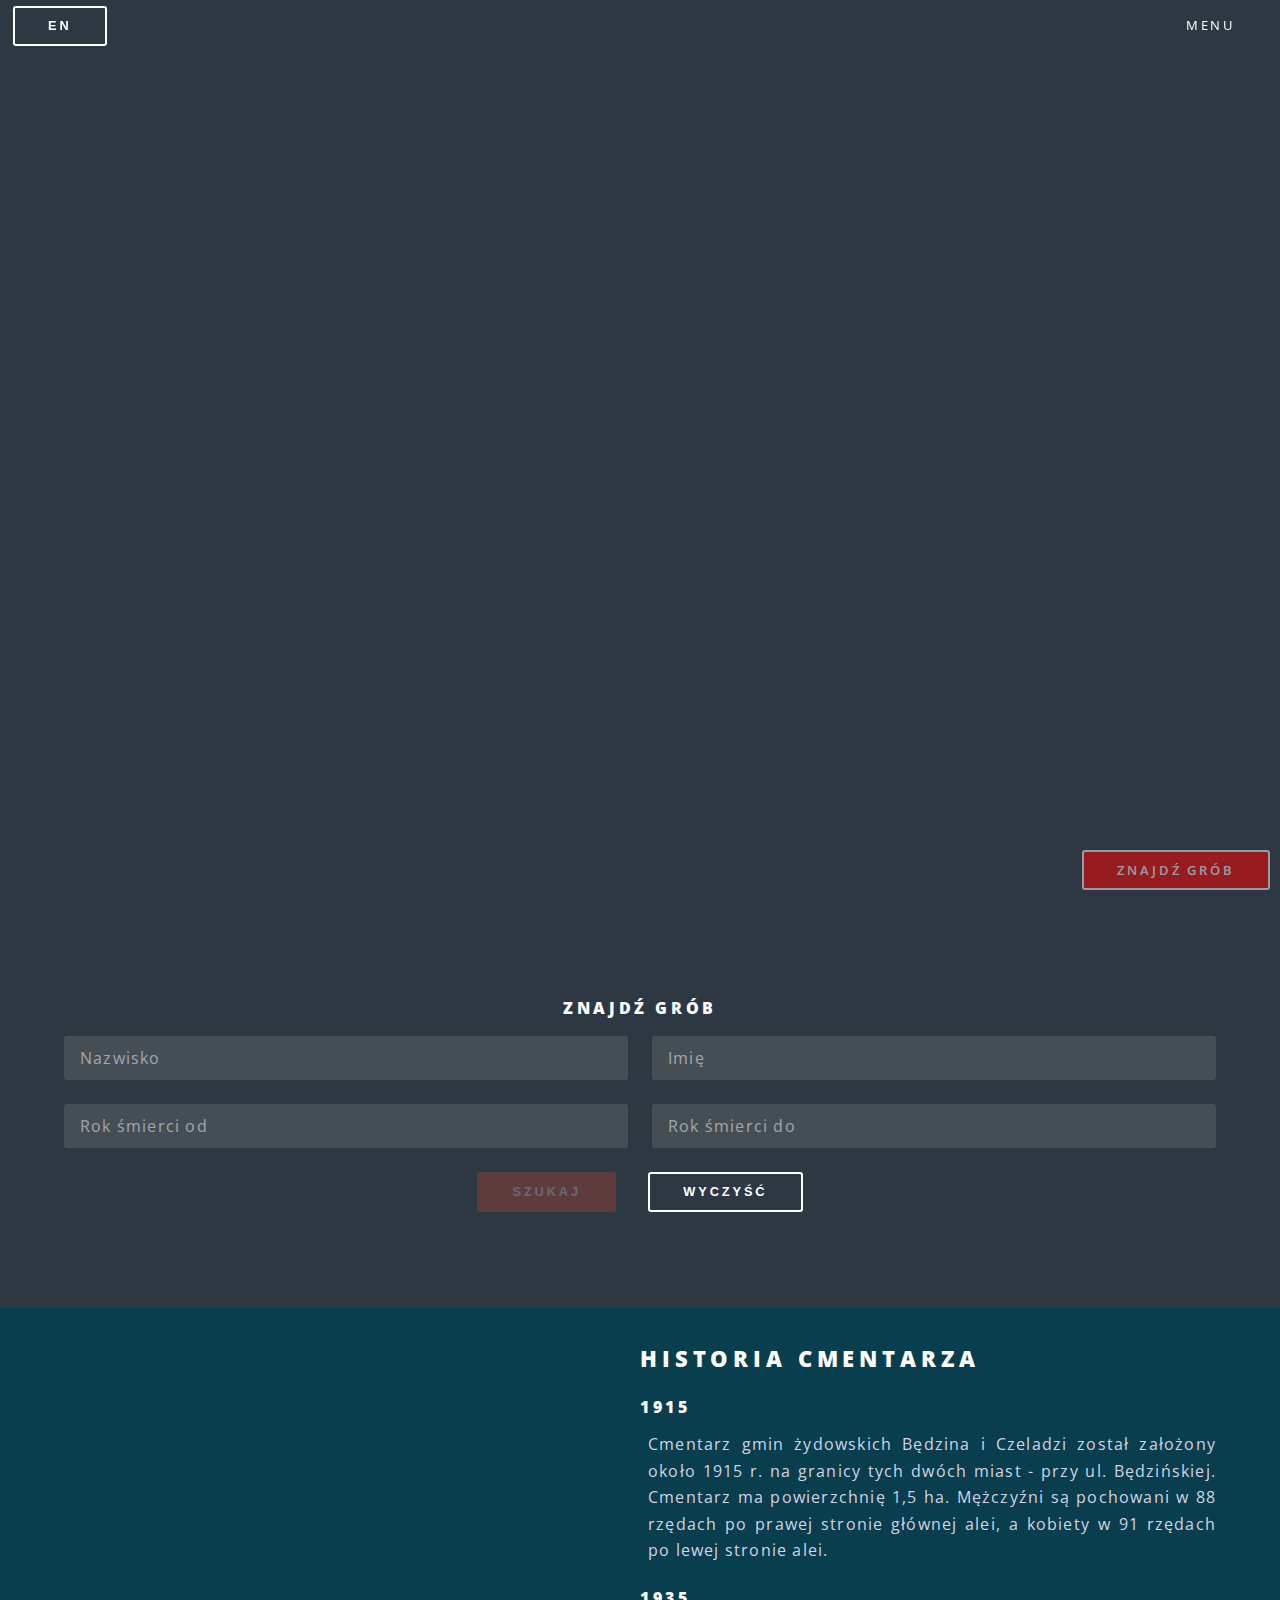
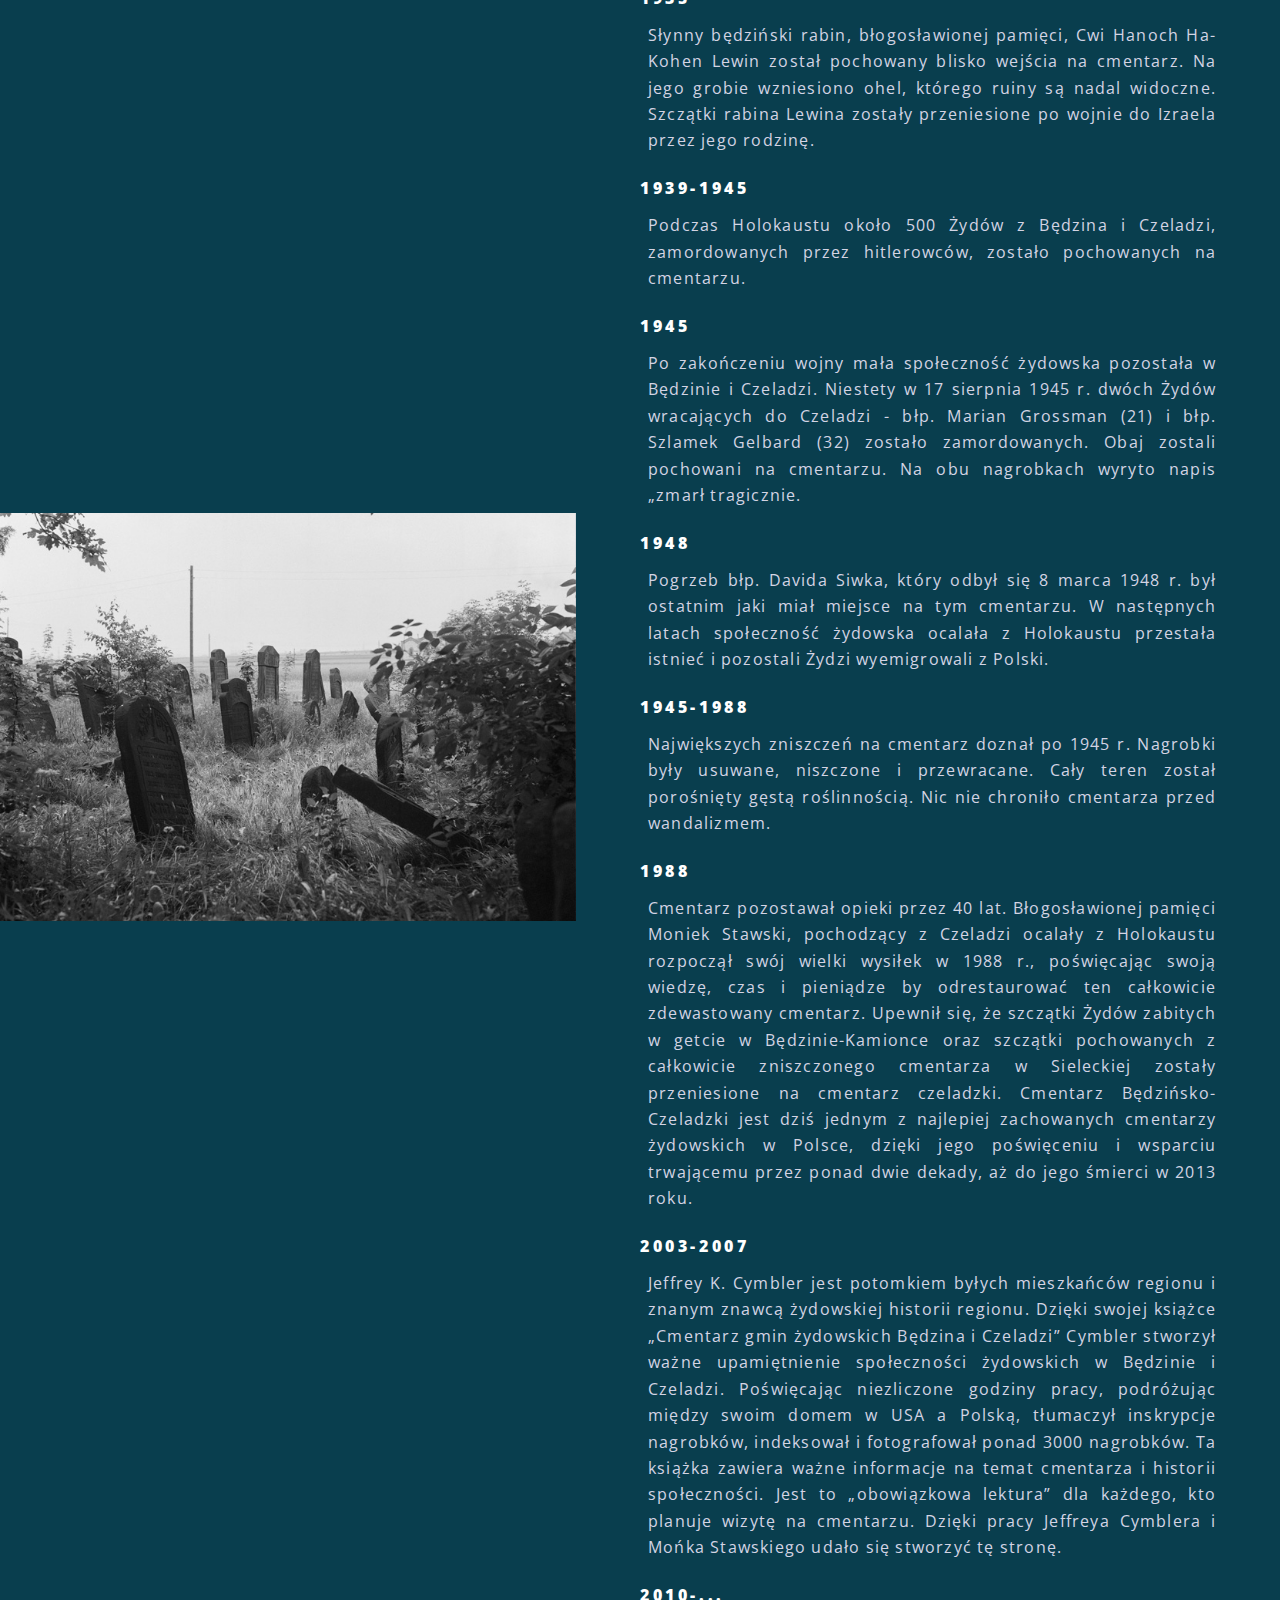
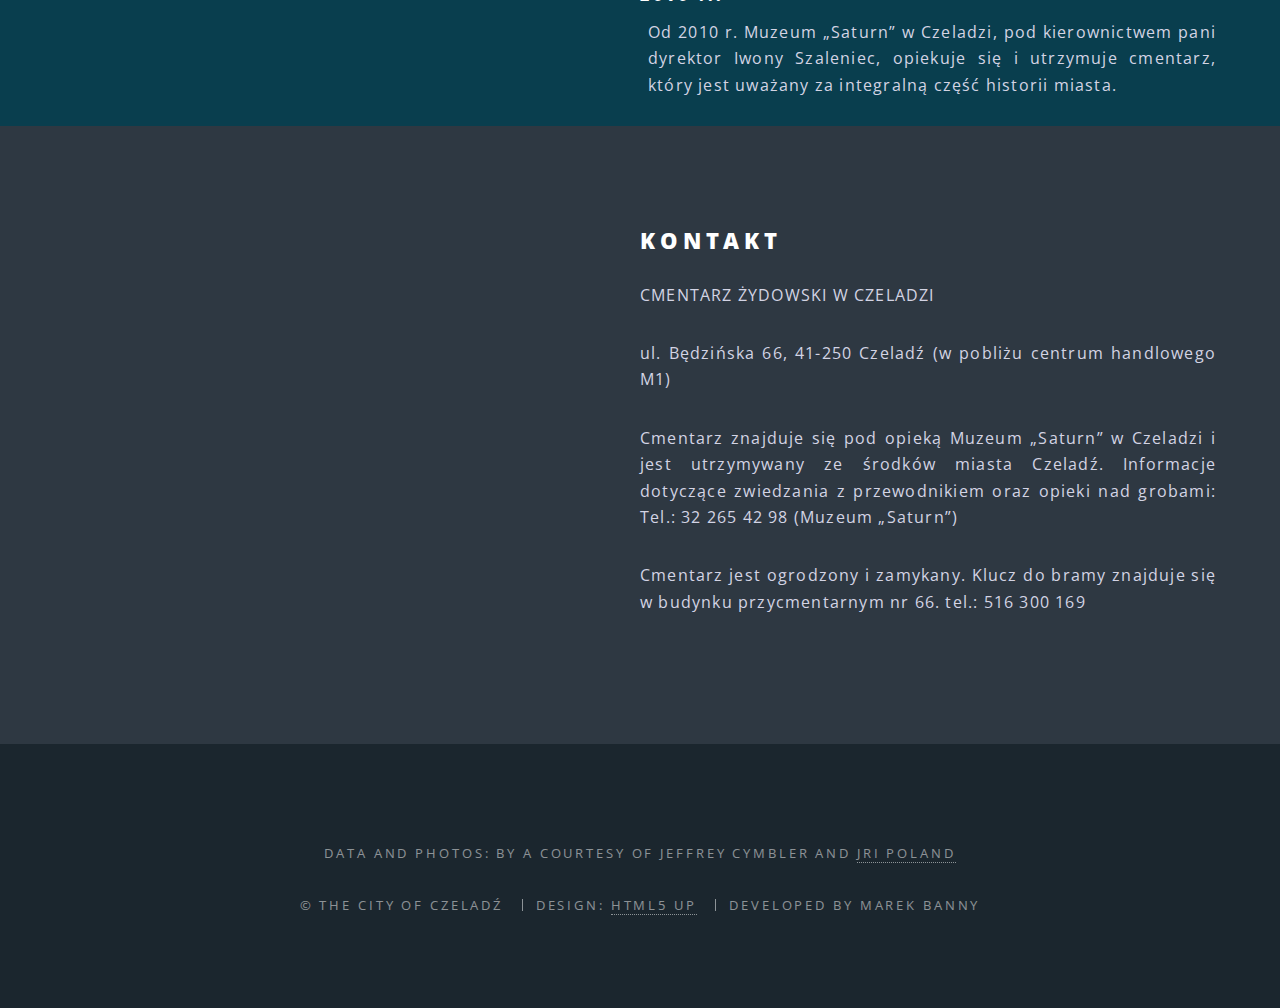
==== index.html @ deb3be62 "1. Adding images 2. Photoediting of banner.jpg 3. Text editing of history 4. Styling of history list" ====
<!DOCTYPE HTML>
<!--
	Spectral by HTML5 UP
	html5up.net | @ajlkn
	Free for personal and commercial use under the CCA 3.0 license (html5up.net/license)
-->
<html>

<head>
	<title>Jewish Cemetery in Czeladź</title>
	<meta charset="utf-8" />
	<meta name="viewport" content="width=device-width, initial-scale=1, user-scalable=no" />
	<link rel="stylesheet" href="assets/css/main.css" />
	<noscript>
		<link rel="stylesheet" href="assets/css/noscript.css" /></noscript>
</head>

<body class="landing is-preload">

	<!-- Page Wrapper -->
	<div id="page-wrapper">
		<!-- Header -->
		<header id="header" class="alt">
			<button type="button" id='language' class="button top-button" onclick='changeLanguage()'
				app-lang="buttonLanguage"></button>
			<a href="#findGrave" id='goToSearch' class="button top-button" app-lang="findGrave"></a>
			<nav id="nav">
				<ul>
					<li class="special">
						<a href="#menu" class="menuToggle"><span>Menu</span></a>
						<div id="menu">
							<ul>
								<li><a href="#banner" app-lang="home"></a></li>
								<li><a href="#findGrave" app-lang="findGrave"></a></li>
								<li><a href="#history" app-lang="historyCemetery"></a></li>
								<li><a href="#contact" app-lang="contact"></a></li>

							</ul>
						</div>
					</li>
				</ul>
			</nav>
		</header>

		<!-- Banner -->
		<section id="banner">
			<div class="inner">
				<p app-lang="welcomeMessage"></p>
			</div>
		</section>

		<section id="findGrave" class="wrapper style2 special">
			<div class="inner">
				<h4 app-lang="findGrave"></h4>
				<form class="grave-form">
					<div class="row gtr-uniform">
						<div class="col-6 col-12-small">
							<input type="text" name="lastName" id="last-name" value="" app-lang="lastName" />
						</div>

						<div class="col-6 col-12-small">
							<input type="text" name="firstName" id="first-name" value="" app-lang="firstName" />
						</div>
				

						<div class="col-6 col-12-small">
							<input type="text" name="deathYearFrom" id="death-year-from" value="" minlength="4"
								maxlength="4" pattern="[0-9]{4}" app-lang="deathYearFrom" />
						</div>
						<div class="col-6 col-12-small">
							<input type="text" name="deathYearTo" id="death-year-to" value="" app-lang="deathYearTo"
								minlength="4" maxlength="4" pattern="[0-9]{4}" />
						</div>


						<div class="col-12">
							<ul class="actions">
								<li><button type="submit" class="button primary fit" name="submitButton" disabled
										app-lang="search"></button></li>
								<li><button type="reset" app-lang="reset"></button></li>
							</ul>
						</div>
					</div>
				</form>

			</div>
		</section>
		<section id="results" class="wrapper style5 special">
			<h4 id="gravesNumber"></h4>
			<p app-lang="pressLine"></p>
			<div class="table-wrapper">

				<table>
					<thead>
						<tr>
							<th></th>
							<th app-lang="lastName"></th>
							<th app-lang="names"></th>
							<th app-lang="yearOfDeath"></th>
							<th app-lang="age" class="bigscreen"></th>
						</tr>
					</thead>
					<tbody id="graveRows">

					</tbody>
				</table>
			</div>
		</section>


		<!-- History -->
		<section id="history" class="wrapper alt style3">
			<section class="spotlight">
				<div class="image"><img src="images/pic01.jpg" alt=""/>
				</div>				
				<div class="content">
					<h2 app-lang="historyTitle1"></h2>
					
						<ul class="calendar">
						<h1>1915</h1>
						<li app-lang="1915"></li>	
						<br>
						<h1>1935</h1>								 
						<li app-lang="1935"></li>								 
						<br>
						<h1>1939-1945</h1>
						<li app-lang="1939-1945"></li>
						<br>
						<h1>1945</h1>
						<li app-lang="1945"></li>
						<br>
						<h1>1948</h1>
						<li app-lang="1948"></li>
						<br>
						<h1>1945-1988</h1>
						<li app-lang="1945-1988"></li>
						<br>
						<h1>1988</h1>
						<li app-lang="1988"></li>
						<br>
						<h1>2003-2007</h1>
						<li app-lang="2003-2007"></li>
						<br>
						<h1>2010-...</h1>
						<li app-lang="2010-..."></li>			
						</ul>
						<br>
					</section>
			
		<!-- CTA -->
		<section id="contact" class="wrapper style2 special">
			<div class="inner">
				
				<div class="flexWraper flexContactWrapper">
					<div class="mapWrapper">
						<div class="bigMap">
							<iframe 
								src="https://www.google.com/maps/embed?pb=!1m18!1m12!1m3!1d2547.437536397719!2d19.096828815759817!3d50.32108780455864!2m3!1f0!2f0!3f0!3m2!1i1024!2i768!4f13.1!3m3!1m2!1s0x4716d0efcf3a8b2f%3A0x6db64c5a07145ea8!2sCmentarz%20%C5%BCydowski!5e0!3m2!1spl!2spl!4v1580408458778!5m2!1spl!2spl"
								width="450px" height="450px" frameborder="0" style="border:0;"
								allowfullscreen=""></iframe>
						</div>

						<div class="smallMap">
							<iframe
								src="https://www.google.com/maps/embed?pb=!1m18!1m12!1m3!1d2547.437536397719!2d19.096828815759817!3d50.32108780455864!2m3!1f0!2f0!3f0!3m2!1i1024!2i768!4f13.1!3m3!1m2!1s0x4716d0efcf3a8b2f%3A0x6db64c5a07145ea8!2sCmentarz%20%C5%BCydowski!5e0!3m2!1spl!2spl!4v1580408458778!5m2!1spl!2spl"
								width="250px" height="250px" frameborder="0" style="border:0;"
								allowfullscreen=""></iframe>
						</div>
					</div>

					<div class="contactWrapper">
						<h2 app-lang="contact"></h2>
						<p app-lang="contactPar1"></p>
						<p app-lang="contactPar2"></p>
						<p app-lang="contactPar3"></p>
						<p app-lang="contactPar4"></p>
					</div>
				</div>
			</div>
		</section>

		<!-- Footer -->
		<footer id="footer">
			<ul class="copyright">
				<li>Data and photos: by a courtesy of Jeffrey Cymbler and <a href="https://jri-poland.org">JRI Poland</a></li>
			</ul>
			<ul class="copyright">
				<li>&copy; The city of Czeladź</li>
				<li>Design: <a href="http://html5up.net">HTML5 UP</a></li>
				<li>Developed by Marek Banny</li>
			</ul>
		</footer>

	</div>

	<!-- Scripts -->
	<script src="assets/js/jquery.min.js"></script>
	<script src="assets/js/jquery.scrollex.min.js"></script>
	<script src="assets/js/jquery.scrolly.min.js"></script>
	<script src="assets/js/browser.min.js"></script>
	<script src="assets/js/breakpoints.min.js"></script>
	<script src="assets/js/util.js"></script>
	<script src="assets/js/main.js"></script>
	<script src="app.js"></script>


</body>

</html>
---- assets/css/main.css ----
@import url(fontawesome-all.min.css);
@import url("https://fonts.googleapis.com/css?family=Open+Sans:400,400italic,600,600italic,800,800italic");

/*
	Spectral by HTML5 UP
	html5up.net | @ajlkn
	Free for personal and commercial use under the CCA 3.0 license (html5up.net/license)
*/

html, body, div, span, applet, object,
iframe, h1, h2, h3, h4, h5, h6, p, blockquote,
pre, a, abbr, acronym, address, big, cite,
code, del, dfn, em, img, ins, kbd, q, s, samp,
small, strike, strong, sub, sup, tt, var, b,
u, i, center, dl, dt, dd, ol, ul, li, fieldset,
form, label, legend, table, caption, tbody,
tfoot, thead, tr, th, td, article, aside,
canvas, details, embed, figure, figcaption,
footer, header, hgroup, menu, nav, output, ruby,
section, summary, time, mark, audio, video {
	margin: 0;
	padding: 0;
	border: 0;
	font-size: 100%;
	font: inherit;
	vertical-align: baseline;}

article, aside, details, figcaption, figure,
footer, header, hgroup, menu, nav, section {
	display: block;}

body {
	line-height: 1;
}

ol, ul {
	list-style: none;
}

blockquote, q {
	quotes: none;
}

	blockquote:before, blockquote:after, q:before, q:after {
		content: '';
		content: none;
	}

table {
	border-collapse: collapse;
	border-spacing: 0;
}

body {
	-webkit-text-size-adjust: none;
}

mark {
	background-color: transparent;
	color: inherit;
}

input::-moz-focus-inner {
	border: 0;
	padding: 0;
}

input, select, textarea {
	-moz-appearance: none;
	-webkit-appearance: none;
	-ms-appearance: none;
	appearance: none;
}

/* Basic */

	@-ms-viewport {
		width: device-width;
	}

	html {
		box-sizing: border-box;
	}

	*, *:before, *:after {
		box-sizing: inherit;
	}

	body {
		background: #2e3842;
	}

		body.is-preload *, body.is-preload *:before, body.is-preload *:after {
			-moz-animation: none !important;
			-webkit-animation: none !important;
			-ms-animation: none !important;
			animation: none !important;
			-moz-transition: none !important;
			-webkit-transition: none !important;
			-ms-transition: none !important;
			transition: none !important;
		}

	body, input, select, textarea {
		color: #fff;
		font-family: "Open Sans", Helvetica, sans-serif;
		font-size: 15pt;
		font-weight: 400;
		letter-spacing: 0.075em;
		line-height: 1.65em;
	}

		@media screen and (max-width: 1680px) {

			body, input, select, textarea {
				font-size: 13pt;
			}

		}

		@media screen and (max-width: 1280px) {

			body, input, select, textarea {
				font-size: 12pt;
			}

		}

		@media screen and (max-width: 736px) {

			body, input, select, textarea {
				font-size: 11pt;
				letter-spacing: 0.0375em;
			}

		}

	a {
		-moz-transition: color 0.2s ease, border-bottom-color 0.2s ease;
		-webkit-transition: color 0.2s ease, border-bottom-color 0.2s ease;
		-ms-transition: color 0.2s ease, border-bottom-color 0.2s ease;
		transition: color 0.2s ease, border-bottom-color 0.2s ease;
		border-bottom: dotted 1px;
		color: inherit;
		text-decoration: none;
	}

		a:hover {
			border-bottom-color: transparent;
		}

	strong, b {
		color: #fff;
		font-weight: 600;
	}

	em, i {
		font-style: italic;
	}

	p {
		margin: 0 0 2em 0;
	}

	h1, h2, h3, h4, h5, h6 {
		color: #fff;
		font-weight: 800;
		letter-spacing: 0.225em;
		line-height: 1em;
		margin: 0 0 1em 0;
		text-transform: uppercase;
	}

		h1 a, h2 a, h3 a, h4 a, h5 a, h6 a {
			color: inherit;
			text-decoration: none;
		}

	h2 {
		font-size: 1.35em;
		line-height: 1.75em;
	}

		@media screen and (max-width: 736px) {

			h2 {
				font-size: 1.1em;
				line-height: 1.65em;
			}

		}

	h3 {
		font-size: 1.15em;
		line-height: 1.75em;
	}

		@media screen and (max-width: 736px) {

			h3 {
				font-size: 1em;
				line-height: 1.65em;
			}

		}

	h4 {
		font-size: 1em;
		line-height: 1.5em;
	}

	h5 {
		font-size: 0.8em;
		line-height: 1.5em;
	}

	h6 {
		font-size: 0.7em;
		line-height: 1.5em;
	}

	sub {
		font-size: 0.8em;
		position: relative;
		top: 0.5em;
	}

	sup {
		font-size: 0.8em;
		position: relative;
		top: -0.5em;
	}

	hr {
		border: 0;
		border-bottom: solid 2px #fff;
		margin: 3em 0;
	}

		hr.major {
			margin: 4.5em 0;
		}

	blockquote {
		border-left: solid 4px #fff;
		font-style: italic;
		margin: 0 0 2em 0;
		padding: 0.5em 0 0.5em 2em;
	}

	code {
		background: rgba(144, 144, 144, 0.25);
		border-radius: 3px;
		font-family: "Courier New", monospace;
		font-size: 0.9em;
		letter-spacing: 0;
		margin: 0 0.25em;
		padding: 0.25em 0.65em;
	}

	pre {
		-webkit-overflow-scrolling: touch;
		font-family: "Courier New", monospace;
		font-size: 0.9em;
		margin: 0 0 2em 0;
	}

		pre code {
			display: block;
			line-height: 1.75em;
			padding: 1em 1.5em;
			overflow-x: auto;
		}

	.align-left {
		text-align: left;
	}

	.align-center {
		text-align: center;
	}

	.align-right {
		text-align: right;
	}

/* Row */

	.row {
		display: flex;
		flex-wrap: wrap;
		box-sizing: border-box;
		align-items: stretch;
	}

		.row > * {
			box-sizing: border-box;
		}

		.row.gtr-uniform > * > :last-child {
			margin-bottom: 0;
		}

		.row.aln-left {
			justify-content: flex-start;
		}

		.row.aln-center {
			justify-content: center;
		}

		.row.aln-right {
			justify-content: flex-end;
		}

		.row.aln-top {
			align-items: flex-start;
		}

		.row.aln-middle {
			align-items: center;
		}

		.row.aln-bottom {
			align-items: flex-end;
		}

		.row > .imp {
			order: -1;
		}

		.row > .col-1 {
			width: 8.33333%;
		}

		.row > .off-1 {
			margin-left: 8.33333%;
		}

		.row > .col-2 {
			width: 16.66667%;
		}

		.row > .off-2 {
			margin-left: 16.66667%;
		}

		.row > .col-3 {
			width: 25%;
		}

		.row > .off-3 {
			margin-left: 25%;
		}

		.row > .col-4 {
			width: 33.33333%;
		}

		.row > .off-4 {
			margin-left: 33.33333%;
		}

		.row > .col-5 {
			width: 41.66667%;
		}

		.row > .off-5 {
			margin-left: 41.66667%;
		}

		.row > .col-6 {
			width: 50%;
		}

		.row > .off-6 {
			margin-left: 50%;
		}

		.row > .col-7 {
			width: 58.33333%;
		}

		.row > .off-7 {
			margin-left: 58.33333%;
		}

		.row > .col-8 {
			width: 66.66667%;
		}

		.row > .off-8 {
			margin-left: 66.66667%;
		}

		.row > .col-9 {
			width: 75%;
		}

		.row > .off-9 {
			margin-left: 75%;
		}

		.row > .col-10 {
			width: 83.33333%;
		}

		.row > .off-10 {
			margin-left: 83.33333%;
		}

		.row > .col-11 {
			width: 91.66667%;
		}

		.row > .off-11 {
			margin-left: 91.66667%;
		}

		.row > .col-12 {
			width: 100%;
		}

		.row > .off-12 {
			margin-left: 100%;
		}

		.row.gtr-0 {
			margin-top: 0;
			margin-left: 0em;
		}

			.row.gtr-0 > * {
				padding: 0 0 0 0em;
			}

			.row.gtr-0.gtr-uniform {
				margin-top: 0em;
			}

				.row.gtr-0.gtr-uniform > * {
					padding-top: 0em;
				}

		.row.gtr-25 {
			margin-top: 0;
			margin-left: -0.375em;
		}

			.row.gtr-25 > * {
				padding: 0 0 0 0.375em;
			}

			.row.gtr-25.gtr-uniform {
				margin-top: -0.375em;
			}

				.row.gtr-25.gtr-uniform > * {
					padding-top: 0.375em;
				}

		.row.gtr-50 {
			margin-top: 0;
			margin-left: -0.75em;
		}

			.row.gtr-50 > * {
				padding: 0 0 0 0.75em;
			}

			.row.gtr-50.gtr-uniform {
				margin-top: -0.75em;
			}

				.row.gtr-50.gtr-uniform > * {
					padding-top: 0.75em;
				}

		.row {
			margin-top: 0;
			margin-left: -1.5em;
		}

			.row > * {
				padding: 0 0 0 1.5em;
			}

			.row.gtr-uniform {
				margin-top: -1.5em;
			}

				.row.gtr-uniform > * {
					padding-top: 1.5em;
				}

		.row.gtr-150 {
			margin-top: 0;
			margin-left: -2.25em;
		}

			.row.gtr-150 > * {
				padding: 0 0 0 2.25em;
			}

			.row.gtr-150.gtr-uniform {
				margin-top: -2.25em;
			}

				.row.gtr-150.gtr-uniform > * {
					padding-top: 2.25em;
				}

		.row.gtr-200 {
			margin-top: 0;
			margin-left: -3em;
		}

			.row.gtr-200 > * {
				padding: 0 0 0 3em;
			}

			.row.gtr-200.gtr-uniform {
				margin-top: -3em;
			}

				.row.gtr-200.gtr-uniform > * {
					padding-top: 3em;
				}

		@media screen and (max-width: 1680px) {

			.row {
				display: flex;
				flex-wrap: wrap;
				box-sizing: border-box;
				align-items: stretch;
			}

				.row > * {
					box-sizing: border-box;
				}

				.row.gtr-uniform > * > :last-child {
					margin-bottom: 0;
				}

				.row.aln-left {
					justify-content: flex-start;
				}

				.row.aln-center {
					justify-content: center;
				}

				.row.aln-right {
					justify-content: flex-end;
				}

				.row.aln-top {
					align-items: flex-start;
				}

				.row.aln-middle {
					align-items: center;
				}

				.row.aln-bottom {
					align-items: flex-end;
				}

				.row > .imp-xlarge {
					order: -1;
				}

				.row > .col-1-xlarge {
					width: 8.33333%;
				}

				.row > .off-1-xlarge {
					margin-left: 8.33333%;
				}

				.row > .col-2-xlarge {
					width: 16.66667%;
				}

				.row > .off-2-xlarge {
					margin-left: 16.66667%;
				}

				.row > .col-3-xlarge {
					width: 25%;
				}

				.row > .off-3-xlarge {
					margin-left: 25%;
				}

				.row > .col-4-xlarge {
					width: 33.33333%;
				}

				.row > .off-4-xlarge {
					margin-left: 33.33333%;
				}

				.row > .col-5-xlarge {
					width: 41.66667%;
				}

				.row > .off-5-xlarge {
					margin-left: 41.66667%;
				}

				.row > .col-6-xlarge {
					width: 50%;
				}

				.row > .off-6-xlarge {
					margin-left: 50%;
				}

				.row > .col-7-xlarge {
					width: 58.33333%;
				}

				.row > .off-7-xlarge {
					margin-left: 58.33333%;
				}

				.row > .col-8-xlarge {
					width: 66.66667%;
				}

				.row > .off-8-xlarge {
					margin-left: 66.66667%;
				}

				.row > .col-9-xlarge {
					width: 75%;
				}

				.row > .off-9-xlarge {
					margin-left: 75%;
				}

				.row > .col-10-xlarge {
					width: 83.33333%;
				}

				.row > .off-10-xlarge {
					margin-left: 83.33333%;
				}

				.row > .col-11-xlarge {
					width: 91.66667%;
				}

				.row > .off-11-xlarge {
					margin-left: 91.66667%;
				}

				.row > .col-12-xlarge {
					width: 100%;
				}

				.row > .off-12-xlarge {
					margin-left: 100%;
				}

				.row.gtr-0 {
					margin-top: 0;
					margin-left: 0em;
				}

					.row.gtr-0 > * {
						padding: 0 0 0 0em;
					}

					.row.gtr-0.gtr-uniform {
						margin-top: 0em;
					}

						.row.gtr-0.gtr-uniform > * {
							padding-top: 0em;
						}

				.row.gtr-25 {
					margin-top: 0;
					margin-left: -0.375em;
				}

					.row.gtr-25 > * {
						padding: 0 0 0 0.375em;
					}

					.row.gtr-25.gtr-uniform {
						margin-top: -0.375em;
					}

						.row.gtr-25.gtr-uniform > * {
							padding-top: 0.375em;
						}

				.row.gtr-50 {
					margin-top: 0;
					margin-left: -0.75em;
				}

					.row.gtr-50 > * {
						padding: 0 0 0 0.75em;
					}

					.row.gtr-50.gtr-uniform {
						margin-top: -0.75em;
					}

						.row.gtr-50.gtr-uniform > * {
							padding-top: 0.75em;
						}

				.row {
					margin-top: 0;
					margin-left: -1.5em;
				}

					.row > * {
						padding: 0 0 0 1.5em;
					}

					.row.gtr-uniform {
						margin-top: -1.5em;
					}

						.row.gtr-uniform > * {
							padding-top: 1.5em;
						}

				.row.gtr-150 {
					margin-top: 0;
					margin-left: -2.25em;
				}

					.row.gtr-150 > * {
						padding: 0 0 0 2.25em;
					}

					.row.gtr-150.gtr-uniform {
						margin-top: -2.25em;
					}

						.row.gtr-150.gtr-uniform > * {
							padding-top: 2.25em;
						}

				.row.gtr-200 {
					margin-top: 0;
					margin-left: -3em;
				}

					.row.gtr-200 > * {
						padding: 0 0 0 3em;
					}

					.row.gtr-200.gtr-uniform {
						margin-top: -3em;
					}

						.row.gtr-200.gtr-uniform > * {
							padding-top: 3em;
						}

		}

		@media screen and (max-width: 1280px) {

			.row {
				display: flex;
				flex-wrap: wrap;
				box-sizing: border-box;
				align-items: stretch;
			}

				.row > * {
					box-sizing: border-box;
				}

				.row.gtr-uniform > * > :last-child {
					margin-bottom: 0;
				}

				.row.aln-left {
					justify-content: flex-start;
				}

				.row.aln-center {
					justify-content: center;
				}

				.row.aln-right {
					justify-content: flex-end;
				}

				.row.aln-top {
					align-items: flex-start;
				}

				.row.aln-middle {
					align-items: center;
				}

				.row.aln-bottom {
					align-items: flex-end;
				}

				.row > .imp-large {
					order: -1;
				}

				.row > .col-1-large {
					width: 8.33333%;
				}

				.row > .off-1-large {
					margin-left: 8.33333%;
				}

				.row > .col-2-large {
					width: 16.66667%;
				}

				.row > .off-2-large {
					margin-left: 16.66667%;
				}

				.row > .col-3-large {
					width: 25%;
				}

				.row > .off-3-large {
					margin-left: 25%;
				}

				.row > .col-4-large {
					width: 33.33333%;
				}

				.row > .off-4-large {
					margin-left: 33.33333%;
				}

				.row > .col-5-large {
					width: 41.66667%;
				}

				.row > .off-5-large {
					margin-left: 41.66667%;
				}

				.row > .col-6-large {
					width: 50%;
				}

				.row > .off-6-large {
					margin-left: 50%;
				}

				.row > .col-7-large {
					width: 58.33333%;
				}

				.row > .off-7-large {
					margin-left: 58.33333%;
				}

				.row > .col-8-large {
					width: 66.66667%;
				}

				.row > .off-8-large {
					margin-left: 66.66667%;
				}

				.row > .col-9-large {
					width: 75%;
				}

				.row > .off-9-large {
					margin-left: 75%;
				}

				.row > .col-10-large {
					width: 83.33333%;
				}

				.row > .off-10-large {
					margin-left: 83.33333%;
				}

				.row > .col-11-large {
					width: 91.66667%;
				}

				.row > .off-11-large {
					margin-left: 91.66667%;
				}

				.row > .col-12-large {
					width: 100%;
				}

				.row > .off-12-large {
					margin-left: 100%;
				}

				.row.gtr-0 {
					margin-top: 0;
					margin-left: 0em;
				}

					.row.gtr-0 > * {
						padding: 0 0 0 0em;
					}

					.row.gtr-0.gtr-uniform {
						margin-top: 0em;
					}

						.row.gtr-0.gtr-uniform > * {
							padding-top: 0em;
						}

				.row.gtr-25 {
					margin-top: 0;
					margin-left: -0.375em;
				}

					.row.gtr-25 > * {
						padding: 0 0 0 0.375em;
					}

					.row.gtr-25.gtr-uniform {
						margin-top: -0.375em;
					}

						.row.gtr-25.gtr-uniform > * {
							padding-top: 0.375em;
						}

				.row.gtr-50 {
					margin-top: 0;
					margin-left: -0.75em;
				}

					.row.gtr-50 > * {
						padding: 0 0 0 0.75em;
					}

					.row.gtr-50.gtr-uniform {
						margin-top: -0.75em;
					}

						.row.gtr-50.gtr-uniform > * {
							padding-top: 0.75em;
						}

				.row {
					margin-top: 0;
					margin-left: -1.5em;
				}

					.row > * {
						padding: 0 0 0 1.5em;
					}

					.row.gtr-uniform {
						margin-top: -1.5em;
					}

						.row.gtr-uniform > * {
							padding-top: 1.5em;
						}

				.row.gtr-150 {
					margin-top: 0;
					margin-left: -2.25em;
				}

					.row.gtr-150 > * {
						padding: 0 0 0 2.25em;
					}

					.row.gtr-150.gtr-uniform {
						margin-top: -2.25em;
					}

						.row.gtr-150.gtr-uniform > * {
							padding-top: 2.25em;
						}

				.row.gtr-200 {
					margin-top: 0;
					margin-left: -3em;
				}

					.row.gtr-200 > * {
						padding: 0 0 0 3em;
					}

					.row.gtr-200.gtr-uniform {
						margin-top: -3em;
					}

						.row.gtr-200.gtr-uniform > * {
							padding-top: 3em;
						}

		}

		@media screen and (max-width: 980px) {

			.row {
				display: flex;
				flex-wrap: wrap;
				box-sizing: border-box;
				align-items: stretch;
			}

				.row > * {
					box-sizing: border-box;
				}

				.row.gtr-uniform > * > :last-child {
					margin-bottom: 0;
				}

				.row.aln-left {
					justify-content: flex-start;
				}

				.row.aln-center {
					justify-content: center;
				}

				.row.aln-right {
					justify-content: flex-end;
				}

				.row.aln-top {
					align-items: flex-start;
				}

				.row.aln-middle {
					align-items: center;
				}

				.row.aln-bottom {
					align-items: flex-end;
				}

				.row > .imp-medium {
					order: -1;
				}

				.row > .col-1-medium {
					width: 8.33333%;
				}

				.row > .off-1-medium {
					margin-left: 8.33333%;
				}

				.row > .col-2-medium {
					width: 16.66667%;
				}

				.row > .off-2-medium {
					margin-left: 16.66667%;
				}

				.row > .col-3-medium {
					width: 25%;
				}

				.row > .off-3-medium {
					margin-left: 25%;
				}

				.row > .col-4-medium {
					width: 33.33333%;
				}

				.row > .off-4-medium {
					margin-left: 33.33333%;
				}

				.row > .col-5-medium {
					width: 41.66667%;
				}

				.row > .off-5-medium {
					margin-left: 41.66667%;
				}

				.row > .col-6-medium {
					width: 50%;
				}

				.row > .off-6-medium {
					margin-left: 50%;
				}

				.row > .col-7-medium {
					width: 58.33333%;
				}

				.row > .off-7-medium {
					margin-left: 58.33333%;
				}

				.row > .col-8-medium {
					width: 66.66667%;
				}

				.row > .off-8-medium {
					margin-left: 66.66667%;
				}

				.row > .col-9-medium {
					width: 75%;
				}

				.row > .off-9-medium {
					margin-left: 75%;
				}

				.row > .col-10-medium {
					width: 83.33333%;
				}

				.row > .off-10-medium {
					margin-left: 83.33333%;
				}

				.row > .col-11-medium {
					width: 91.66667%;
				}

				.row > .off-11-medium {
					margin-left: 91.66667%;
				}

				.row > .col-12-medium {
					width: 100%;
				}

				.row > .off-12-medium {
					margin-left: 100%;
				}

				.row.gtr-0 {
					margin-top: 0;
					margin-left: 0em;
				}

					.row.gtr-0 > * {
						padding: 0 0 0 0em;
					}

					.row.gtr-0.gtr-uniform {
						margin-top: 0em;
					}

						.row.gtr-0.gtr-uniform > * {
							padding-top: 0em;
						}

				.row.gtr-25 {
					margin-top: 0;
					margin-left: -0.375em;
				}

					.row.gtr-25 > * {
						padding: 0 0 0 0.375em;
					}

					.row.gtr-25.gtr-uniform {
						margin-top: -0.375em;
					}

						.row.gtr-25.gtr-uniform > * {
							padding-top: 0.375em;
						}

				.row.gtr-50 {
					margin-top: 0;
					margin-left: -0.75em;
				}

					.row.gtr-50 > * {
						padding: 0 0 0 0.75em;
					}

					.row.gtr-50.gtr-uniform {
						margin-top: -0.75em;
					}

						.row.gtr-50.gtr-uniform > * {
							padding-top: 0.75em;
						}

				.row {
					margin-top: 0;
					margin-left: -1.5em;
				}

					.row > * {
						padding: 0 0 0 1.5em;
					}

					.row.gtr-uniform {
						margin-top: -1.5em;
					}

						.row.gtr-uniform > * {
							padding-top: 1.5em;
						}

				.row.gtr-150 {
					margin-top: 0;
					margin-left: -2.25em;
				}

					.row.gtr-150 > * {
						padding: 0 0 0 2.25em;
					}

					.row.gtr-150.gtr-uniform {
						margin-top: -2.25em;
					}

						.row.gtr-150.gtr-uniform > * {
							padding-top: 2.25em;
						}

				.row.gtr-200 {
					margin-top: 0;
					margin-left: -3em;
				}

					.row.gtr-200 > * {
						padding: 0 0 0 3em;
					}

					.row.gtr-200.gtr-uniform {
						margin-top: -3em;
					}

						.row.gtr-200.gtr-uniform > * {
							padding-top: 3em;
						}

		}

		@media screen and (max-width: 736px) {

			.row {
				display: flex;
				flex-wrap: wrap;
				box-sizing: border-box;
				align-items: stretch;
			}

				.row > * {
					box-sizing: border-box;
				}

				.row.gtr-uniform > * > :last-child {
					margin-bottom: 0;
				}

				.row.aln-left {
					justify-content: flex-start;
				}

				.row.aln-center {
					justify-content: center;
				}

				.row.aln-right {
					justify-content: flex-end;
				}

				.row.aln-top {
					align-items: flex-start;
				}

				.row.aln-middle {
					align-items: center;
				}

				.row.aln-bottom {
					align-items: flex-end;
				}

				.row > .imp-small {
					order: -1;
				}

				.row > .col-1-small {
					width: 8.33333%;
				}

				.row > .off-1-small {
					margin-left: 8.33333%;
				}

				.row > .col-2-small {
					width: 16.66667%;
				}

				.row > .off-2-small {
					margin-left: 16.66667%;
				}

				.row > .col-3-small {
					width: 25%;
				}

				.row > .off-3-small {
					margin-left: 25%;
				}

				.row > .col-4-small {
					width: 33.33333%;
				}

				.row > .off-4-small {
					margin-left: 33.33333%;
				}

				.row > .col-5-small {
					width: 41.66667%;
				}

				.row > .off-5-small {
					margin-left: 41.66667%;
				}

				.row > .col-6-small {
					width: 50%;
				}

				.row > .off-6-small {
					margin-left: 50%;
				}

				.row > .col-7-small {
					width: 58.33333%;
				}

				.row > .off-7-small {
					margin-left: 58.33333%;
				}

				.row > .col-8-small {
					width: 66.66667%;
				}

				.row > .off-8-small {
					margin-left: 66.66667%;
				}

				.row > .col-9-small {
					width: 75%;
				}

				.row > .off-9-small {
					margin-left: 75%;
				}

				.row > .col-10-small {
					width: 83.33333%;
				}

				.row > .off-10-small {
					margin-left: 83.33333%;
				}

				.row > .col-11-small {
					width: 91.66667%;
				}

				.row > .off-11-small {
					margin-left: 91.66667%;
				}

				.row > .col-12-small {
					width: 100%;
				}

				.row > .off-12-small {
					margin-left: 100%;
				}

				.row.gtr-0 {
					margin-top: 0;
					margin-left: 0em;
				}

					.row.gtr-0 > * {
						padding: 0 0 0 0em;
					}

					.row.gtr-0.gtr-uniform {
						margin-top: 0em;
					}

						.row.gtr-0.gtr-uniform > * {
							padding-top: 0em;
						}

				.row.gtr-25 {
					margin-top: 0;
					margin-left: -0.375em;
				}

					.row.gtr-25 > * {
						padding: 0 0 0 0.375em;
					}

					.row.gtr-25.gtr-uniform {
						margin-top: -0.375em;
					}

						.row.gtr-25.gtr-uniform > * {
							padding-top: 0.375em;
						}

				.row.gtr-50 {
					margin-top: 0;
					margin-left: -0.75em;
				}

					.row.gtr-50 > * {
						padding: 0 0 0 0.75em;
					}

					.row.gtr-50.gtr-uniform {
						margin-top: -0.75em;
					}

						.row.gtr-50.gtr-uniform > * {
							padding-top: 0.75em;
						}

				.row {
					margin-top: 0;
					margin-left: -1.5em;
				}

					.row > * {
						padding: 0 0 0 1.5em;
					}

					.row.gtr-uniform {
						margin-top: -1.5em;
					}

						.row.gtr-uniform > * {
							padding-top: 1.5em;
						}

				.row.gtr-150 {
					margin-top: 0;
					margin-left: -2.25em;
				}

					.row.gtr-150 > * {
						padding: 0 0 0 2.25em;
					}

					.row.gtr-150.gtr-uniform {
						margin-top: -2.25em;
					}

						.row.gtr-150.gtr-uniform > * {
							padding-top: 2.25em;
						}

				.row.gtr-200 {
					margin-top: 0;
					margin-left: -3em;
				}

					.row.gtr-200 > * {
						padding: 0 0 0 3em;
					}

					.row.gtr-200.gtr-uniform {
						margin-top: -3em;
					}

						.row.gtr-200.gtr-uniform > * {
							padding-top: 3em;
						}

		}

		@media screen and (max-width: 480px) {

			.row {
				display: flex;
				flex-wrap: wrap;
				box-sizing: border-box;
				align-items: stretch;
			}

				.row > * {
					box-sizing: border-box;
				}

				.row.gtr-uniform > * > :last-child {
					margin-bottom: 0;
				}

				.row.aln-left {
					justify-content: flex-start;
				}

				.row.aln-center {
					justify-content: center;
				}

				.row.aln-right {
					justify-content: flex-end;
				}

				.row.aln-top {
					align-items: flex-start;
				}

				.row.aln-middle {
					align-items: center;
				}

				.row.aln-bottom {
					align-items: flex-end;
				}

				.row > .imp-xsmall {
					order: -1;
				}

				.row > .col-1-xsmall {
					width: 8.33333%;
				}

				.row > .off-1-xsmall {
					margin-left: 8.33333%;
				}

				.row > .col-2-xsmall {
					width: 16.66667%;
				}

				.row > .off-2-xsmall {
					margin-left: 16.66667%;
				}

				.row > .col-3-xsmall {
					width: 25%;
				}

				.row > .off-3-xsmall {
					margin-left: 25%;
				}

				.row > .col-4-xsmall {
					width: 33.33333%;
				}

				.row > .off-4-xsmall {
					margin-left: 33.33333%;
				}

				.row > .col-5-xsmall {
					width: 41.66667%;
				}

				.row > .off-5-xsmall {
					margin-left: 41.66667%;
				}

				.row > .col-6-xsmall {
					width: 50%;
				}

				.row > .off-6-xsmall {
					margin-left: 50%;
				}

				.row > .col-7-xsmall {
					width: 58.33333%;
				}

				.row > .off-7-xsmall {
					margin-left: 58.33333%;
				}

				.row > .col-8-xsmall {
					width: 66.66667%;
				}

				.row > .off-8-xsmall {
					margin-left: 66.66667%;
				}

				.row > .col-9-xsmall {
					width: 75%;
				}

				.row > .off-9-xsmall {
					margin-left: 75%;
				}

				.row > .col-10-xsmall {
					width: 83.33333%;
				}

				.row > .off-10-xsmall {
					margin-left: 83.33333%;
				}

				.row > .col-11-xsmall {
					width: 91.66667%;
				}

				.row > .off-11-xsmall {
					margin-left: 91.66667%;
				}

				.row > .col-12-xsmall {
					width: 100%;
				}

				.row > .off-12-xsmall {
					margin-left: 100%;
				}

				.row.gtr-0 {
					margin-top: 0;
					margin-left: 0em;
				}

					.row.gtr-0 > * {
						padding: 0 0 0 0em;
					}

					.row.gtr-0.gtr-uniform {
						margin-top: 0em;
					}

						.row.gtr-0.gtr-uniform > * {
							padding-top: 0em;
						}

				.row.gtr-25 {
					margin-top: 0;
					margin-left: -0.375em;
				}

					.row.gtr-25 > * {
						padding: 0 0 0 0.375em;
					}

					.row.gtr-25.gtr-uniform {
						margin-top: -0.375em;
					}

						.row.gtr-25.gtr-uniform > * {
							padding-top: 0.375em;
						}

				.row.gtr-50 {
					margin-top: 0;
					margin-left: -0.75em;
				}

					.row.gtr-50 > * {
						padding: 0 0 0 0.75em;
					}

					.row.gtr-50.gtr-uniform {
						margin-top: -0.75em;
					}

						.row.gtr-50.gtr-uniform > * {
							padding-top: 0.75em;
						}

				.row {
					margin-top: 0;
					margin-left: -1.5em;
				}

					.row > * {
						padding: 0 0 0 1.5em;
					}

					.row.gtr-uniform {
						margin-top: -1.5em;
					}

						.row.gtr-uniform > * {
							padding-top: 1.5em;
						}

				.row.gtr-150 {
					margin-top: 0;
					margin-left: -2.25em;
				}

					.row.gtr-150 > * {
						padding: 0 0 0 2.25em;
					}

					.row.gtr-150.gtr-uniform {
						margin-top: -2.25em;
					}

						.row.gtr-150.gtr-uniform > * {
							padding-top: 2.25em;
						}

				.row.gtr-200 {
					margin-top: 0;
					margin-left: -3em;
				}

					.row.gtr-200 > * {
						padding: 0 0 0 3em;
					}

					.row.gtr-200.gtr-uniform {
						margin-top: -3em;
					}

						.row.gtr-200.gtr-uniform > * {
							padding-top: 3em;
						}

		}

/* Section/Article */

	section.special, article.special {
		text-align: center;
	}

	header p {
		color: rgba(255, 255, 255, 0.5);
		position: relative;
		top: -0.25em;
	}

	header h3 + p {
		font-size: 1.1em;
	}

	header h4 + p,
	header h5 + p,
	header h6 + p {
		font-size: 0.9em;
	}

	header.major {
		margin: 0 0 3.5em 0;
	}

		header.major h2, header.major h3, header.major h4, header.major h5, header.major h6 {
			border-bottom: solid 2px #fff;
			display: inline-block;
			padding-bottom: 1em;
			position: relative;
		}

			header.major h2:after, header.major h3:after, header.major h4:after, header.major h5:after, header.major h6:after {
				content: '';
				display: block;
				height: 1px;
			}

		header.major p {
			color: #fff;
			top: 0;
		}

		@media screen and (max-width: 736px) {

			header.major {
				margin: 0 0 2em 0;
			}

		}

	@media screen and (max-width: 980px) {

		header br {
			display: none;
		}

	}

/* Form */

	form {
		margin: 0 0 2em 0;
	}

	label {
		color: #fff;
		display: block;
		font-size: 0.9em;
		font-weight: 600;
		margin: 0 0 1em 0;
	}

	input[type="text"],
	input[type="password"],
	input[type="email"],
	select,
	textarea {
		-moz-appearance: none;
		-webkit-appearance: none;
		-ms-appearance: none;
		appearance: none;
		background-color: rgba(144, 144, 144, 0.25);
		border-radius: 3px;
		border: none;
		color: inherit;
		display: block;
		outline: 0;
		padding: 0 1em;
		text-decoration: none;
		width: 100%;
	}

		input[type="text"]:invalid,
		input[type="password"]:invalid,
		input[type="email"]:invalid,
		select:invalid,
		textarea:invalid {
			box-shadow: none;
		}

		input[type="text"]:focus,
		input[type="password"]:focus,
		input[type="email"]:focus,
		select:focus,
		textarea:focus {
			box-shadow: 0 0 0 2px #339fc1;
		}

	select {
		background-size: 1.25em;
		background-repeat: no-repeat;
		background-position: calc(100% - 1em) center;
		height: 2.75em;
		padding-right: 2.75em;
		text-overflow: ellipsis;
	}

		select:focus::-ms-value {
			background-color: transparent;
		}

		select::-ms-expand {
			display: none;
		}

	input[type="text"],
	input[type="password"],
	input[type="email"],
	select {
		height: 2.75em;
	}

	textarea {
		padding: 0.75em 1em;
	}

	input[type="checkbox"],
	input[type="radio"] {
		-moz-appearance: none;
		-webkit-appearance: none;
		-ms-appearance: none;
		appearance: none;
		display: block;
		float: left;
		margin-right: -2em;
		opacity: 0;
		width: 1em;
		z-index: -1;
	}

		input[type="checkbox"] + label,
		input[type="radio"] + label {
			text-decoration: none;
			color: #fff;
			cursor: pointer;
			display: inline-block;
			font-size: 1em;
			font-weight: 400;
			padding-left: 2.4em;
			padding-right: 0.75em;
			position: relative;
		}

			input[type="checkbox"] + label:before,
			input[type="radio"] + label:before {
				-moz-osx-font-smoothing: grayscale;
				-webkit-font-smoothing: antialiased;
				display: inline-block;
				font-style: normal;
				font-variant: normal;
				text-rendering: auto;
				line-height: 1;
				text-transform: none !important;
				font-family: 'Font Awesome 5 Free';
				font-weight: 900;
			}

			input[type="checkbox"] + label:before,
			input[type="radio"] + label:before {
				background: rgba(144, 144, 144, 0.25);
				border-radius: 3px;
				content: '';
				display: inline-block;
				font-size: 0.8em;
				height: 2.0625em;
				left: 0;
				line-height: 2.0625em;
				position: absolute;
				text-align: center;
				top: 0;
				width: 2.0625em;
			}

		input[type="checkbox"]:checked + label:before,
		input[type="radio"]:checked + label:before {
			background: #2e3842;
			color: #fff;
			content: '\f00c';
		}

		input[type="checkbox"]:focus + label:before,
		input[type="radio"]:focus + label:before {
			box-shadow: 0 0 0 2px #339fc1;
		}

	input[type="checkbox"] + label:before {
		border-radius: 3px;
	}

	input[type="radio"] + label:before {
		border-radius: 100%;
	}

	::-webkit-input-placeholder {
		color: rgba(255, 255, 255, 0.5) !important;
		opacity: 1.0;
	}

	:-moz-placeholder {
		color: rgba(255, 255, 255, 0.5) !important;
		opacity: 1.0;
	}

	::-moz-placeholder {
		color: rgba(255, 255, 255, 0.5) !important;
		opacity: 1.0;
	}

	:-ms-input-placeholder {
		color: rgba(255, 255, 255, 0.5) !important;
		opacity: 1.0;
	}

/* Box */

	.box {
		border-radius: 3px;
		border: solid 2px #fff;
		margin-bottom: 2em;
		padding: 1.5em;
	}

		.box > :last-child,
		.box > :last-child > :last-child,
		.box > :last-child > :last-child > :last-child {
			margin-bottom: 0;
		}

		.box.alt {
			border: 0;
			border-radius: 0;
			padding: 0;
		}

/* Icon */

	.icon {
		text-decoration: none;
		border-bottom: none;
		position: relative;
	}

		.icon:before {
			-moz-osx-font-smoothing: grayscale;
			-webkit-font-smoothing: antialiased;
			display: inline-block;
			font-style: normal;
			font-variant: normal;
			text-rendering: auto;
			line-height: 1;
			text-transform: none !important;
			font-family: 'Font Awesome 5 Free';
			font-weight: 400;
		}

		.icon > .label {
			display: none;
		}

		.icon:before {
			line-height: inherit;
		}

		.icon.solid:before {
			font-weight: 900;
		}

		.icon.brands:before {
			font-family: 'Font Awesome 5 Brands';
		}

		.icon.major {
			-moz-transform: rotate(-45deg);
			-webkit-transform: rotate(-45deg);
			-ms-transform: rotate(-45deg);
			transform: rotate(-45deg);
			border-radius: 3px;
			border: solid 2px #fff;
			display: inline-block;
			font-size: 1.35em;
			height: calc(3em + 2px);
			line-height: 3em;
			text-align: center;
			width: calc(3em + 2px);
		}

			.icon.major:before {
				-moz-transform: rotate(45deg);
				-webkit-transform: rotate(45deg);
				-ms-transform: rotate(45deg);
				transform: rotate(45deg);
				display: inline-block;
				font-size: 1.5em;
			}

			@media screen and (max-width: 736px) {

				.icon.major {
					font-size: 1em;
				}

			}

		.icon.style1 {
			color: #00ffcc;
		}

		.icon.style2 {
			color: #00f0ff;
		}

		.icon.style3 {
			color: #76ddff;
		}

/* Image */

	.image {
		border-radius: 3px;
		border: 0;
		display: inline-block;
		position: relative;
	}

		.image img {
			border-radius: 3px;
			display: block;
		}

		.image.left {
			float: left;
			margin: 0 2em 2em 0;
			top: 0.25em;
		}

		.image.right {
			float: right;
			margin: 0 0 2em 2em;
			top: 0.25em;
		}

		.image.left, .image.right {
			max-width: 40%;
		}

			.image.left img, .image.right img {
				width: 100%;
			}

		.image.fit {
			display: block;
			margin: 0 0 2em 0;
			width: 100%;
		}

			.image.fit img {
				width: 100%;
			}

/* List */

	ol {
		list-style: decimal;
		margin: 0 0 2em 0;
		padding-left: 1.25em;
	}

		ol li {
			padding-left: 0.25em;
		}

	ul {
		list-style: disc;
		margin: 0 0 2em 0;
		padding-left: 1em;
	}

		ul li {
			padding-left: 0.5em;
		}

		ul.alt {
			list-style: none;
			padding-left: 0;
		}

			ul.alt li {
				border-top: solid 1px #fff;
				padding: 0.5em 0;
			}

				ul.alt li:first-child {
					border-top: 0;
					padding-top: 0;
				}

	dl {
		margin: 0 0 2em 0;
	}
		ul.calendar {
			list-style-type: none;
			margin: 0em;
			padding: 0em;
	  		text-align: justify;
	  }
/* Actions */

	ul.actions {
		display: -moz-flex;
		display: -webkit-flex;
		display: -ms-flex;
		display: flex;
		cursor: default;
		list-style: none;
		margin-left: -2em;
		padding-left: 0;
		justify-content: center;
	
	}

		ul.actions li {
			padding: 0 0 0 2em;
			vertical-align: middle;
		}

		ul.actions.special {
			-moz-justify-content: center;
			-webkit-justify-content: center;
			-ms-justify-content: center;
			justify-content: center;
			width: 100%;
			margin-left: 0;
		}

			ul.actions.special li:first-child {
				padding-left: 0;
			}

		ul.actions.stacked {
			-moz-flex-direction: column;
			-webkit-flex-direction: column;
			-ms-flex-direction: column;
			flex-direction: column;
			margin-left: 0;
		}

			ul.actions.stacked li {
				padding: 1em 0 0 0;
			}

				ul.actions.stacked li:first-child {
					padding-top: 0;
				}

		ul.actions.fit {
			width: calc(100% + 1em);
		}

			ul.actions.fit li {
				-moz-flex-grow: 1;
				-webkit-flex-grow: 1;
				-ms-flex-grow: 1;
				flex-grow: 1;
				-moz-flex-shrink: 1;
				-webkit-flex-shrink: 1;
				-ms-flex-shrink: 1;
				flex-shrink: 1;
				width: 100%;
			}

				ul.actions.fit li > * {
					width: 100%;
				}

			ul.actions.fit.stacked {
				width: 100%;
			}

		@media screen and (max-width: 480px) {

			ul.actions:not(.fixed) {
				-moz-flex-direction: column;
				-webkit-flex-direction: column;
				-ms-flex-direction: column;
				flex-direction: column;
				margin-left: 0;
				width: 100% !important;
			}

				ul.actions:not(.fixed) li {
					-moz-flex-grow: 1;
					-webkit-flex-grow: 1;
					-ms-flex-grow: 1;
					flex-grow: 1;
					-moz-flex-shrink: 1;
					-webkit-flex-shrink: 1;
					-ms-flex-shrink: 1;
					flex-shrink: 1;
					padding: 1em 0 0 0;
					text-align: center;
					width: 100%;
				}

					ul.actions:not(.fixed) li > * {
						width: 100%;
					}

					ul.actions:not(.fixed) li:first-child {
						padding-top: 0;
					}

					ul.actions:not(.fixed) li input[type="submit"],
					ul.actions:not(.fixed) li input[type="reset"],
					ul.actions:not(.fixed) li input[type="button"],
					ul.actions:not(.fixed) li button,
					ul.actions:not(.fixed) li .button {
						width: 100%;
					}

						ul.actions:not(.fixed) li input[type="submit"].icon:before,
						ul.actions:not(.fixed) li input[type="reset"].icon:before,
						ul.actions:not(.fixed) li input[type="button"].icon:before,
						ul.actions:not(.fixed) li button.icon:before,
						ul.actions:not(.fixed) li .button.icon:before {
							margin-left: -0.5em;
						}

		}

/* Icons */

	ul.icons {
		cursor: default;
		list-style: none;
		padding-left: 0;
	}

		ul.icons li {
			display: inline-block;
			padding: 0 1em 0 0;
		}

			ul.icons li:last-child {
				padding-right: 0 !important;
			}

		ul.icons.major {
			padding: 1em 0;
		}

			ul.icons.major li {
				padding-right: 3.5em;
			}

				@media screen and (max-width: 736px) {

					ul.icons.major li {
						padding: 0 1em !important;
					}

				}

/* Table */

	.table-wrapper {
		-webkit-overflow-scrolling: touch;
		overflow-x: auto;
	}

	table {
		margin: 0 0 2em 0;
		width: 100%;
	}

		table tbody tr {
			border: solid 1px #fff;
			border-left: 0;
			border-right: 0;
		}

			/* table tbody tr:nth-child(2n + 1) {
				background-color: rgba(144, 144, 144, 0.25);
			} */

		table td {
			padding: 0.75em 0.75em;
		}

		table th {
			color: #fff;
			font-size: 0.9em;
			font-weight: 600;
			padding: 0 0.75em 0.75em 0.75em;
			text-align: center;
		}

		table thead {
			border-bottom: solid 2px #fff;
		}

		table tfoot {
			border-top: solid 2px #fff;
		}

		table.alt {
			border-collapse: separate;
		}

			table.alt tbody tr td {
				border: solid 1px #fff;
				border-left-width: 0;
				border-top-width: 0;
			}

				table.alt tbody tr td:first-child {
					border-left-width: 1px;
				}

			table.alt tbody tr:first-child td {
				border-top-width: 1px;
			}

			table.alt thead {
				border-bottom: 0;
			}

			table.alt tfoot {
				border-top: 0;
			}

/* Button */

	input[type="submit"],
	input[type="reset"],
	input[type="button"],
	button,
	.button {
		-moz-appearance: none;
		-webkit-appearance: none;
		-ms-appearance: none;
		appearance: none;
		-moz-transition: background-color 0.2s ease-in-out, color 0.2s ease-in-out;
		-webkit-transition: background-color 0.2s ease-in-out, color 0.2s ease-in-out;
		-ms-transition: background-color 0.2s ease-in-out, color 0.2s ease-in-out;
		transition: background-color 0.2s ease-in-out, color 0.2s ease-in-out;
		background-color: transparent;
		border-radius: 3px;
		border: 0;
		box-shadow: inset 0 0 0 2px #fff;
		color: #fff;
		cursor: pointer;
		display: inline-block;
		font-size: 0.8em;
		font-weight: 600;
		height: 3.125em;
		letter-spacing: 0.225em;
		line-height: 3.125em;
		max-width: 30em;
		padding: 0 2.75em;
		text-align: center;
		text-decoration: none;
		text-transform: uppercase;
		white-space: nowrap;
		overflow: hidden;
		text-overflow: ellipsis;
	}

		input[type="submit"]:hover,
		input[type="reset"]:hover,
		input[type="button"]:hover,
		button:hover,
		.button:hover {
			background-color: rgba(144, 144, 144, 0.25);
		}

		input[type="submit"]:active,
		input[type="reset"]:active,
		input[type="button"]:active,
		button:active,
		.button:active {
			background-color: rgba(144, 144, 144, 0.5);
		}

		input[type="submit"].icon:before,
		input[type="reset"].icon:before,
		input[type="button"].icon:before,
		button.icon:before,
		.button.icon:before {
			margin-right: 0.5em;
		}

		input[type="submit"].fit,
		input[type="reset"].fit,
		input[type="button"].fit,
		button.fit,
		.button.fit {
			width: 100%;
		}

		input[type="submit"].small,
		input[type="reset"].small,
		input[type="button"].small,
		button.small,
		.button.small {
			font-size: 0.8em;
		}

		input[type="submit"].large,
		input[type="reset"].large,
		input[type="button"].large,
		button.large,
		.button.large {
			font-size: 1.35em;
		}

		input[type="submit"].primary,
		input[type="reset"].primary,
		input[type="button"].primary,
		button.primary,
		.button.primary {
			background-color: #ed4933;
			box-shadow: none !important;
			color: #ffffff !important;
		}

			input[type="submit"].primary:hover,
			input[type="reset"].primary:hover,
			input[type="button"].primary:hover,
			button.primary:hover,
			.button.primary:hover {
				background-color: #ef5e4a !important;
			}

			input[type="submit"].primary:active,
			input[type="reset"].primary:active,
			input[type="button"].primary:active,
			button.primary:active,
			.button.primary:active {
				background-color: #eb341c !important;
			}

		input[type="submit"].disabled, input[type="submit"]:disabled,
		input[type="reset"].disabled,
		input[type="reset"]:disabled,
		input[type="button"].disabled,
		input[type="button"]:disabled,
		button.disabled,
		button:disabled,
		.button.disabled,
		.button:disabled {
			pointer-events: none;
			opacity: 0.25;
		}

		@media screen and (max-width: 736px) {

			input[type="submit"],
			input[type="reset"],
			input[type="button"],
			button,
			.button {
				height: 3.75em;
				line-height: 3.75em;
			}

		}

/* Features */

	.features {
		display: -moz-flex;
		display: -webkit-flex;
		display: -ms-flex;
		display: flex;
		-moz-flex-wrap: wrap;
		-webkit-flex-wrap: wrap;
		-ms-flex-wrap: wrap;
		flex-wrap: wrap;
		-moz-justify-content: center;
		-webkit-justify-content: center;
		-ms-justify-content: center;
		justify-content: center;
		list-style: none;
		padding: 0;
		width: 100%;
	}

		.features li {
			padding: 4em 4em 2em 6em ;
			display: block;
			position: relative;
			text-align: left;
			width: 50%;
		}

			.features li:nth-child(1) {
				background-color: rgba(0, 0, 0, 0.035);
			}

			.features li:nth-child(2) {
				background-color: rgba(0, 0, 0, 0.07);
			}

			.features li:nth-child(3) {
				background-color: rgba(0, 0, 0, 0.105);
			}

			.features li:nth-child(4) {
				background-color: rgba(0, 0, 0, 0.14);
			}

			.features li:nth-child(5) {
				background-color: rgba(0, 0, 0, 0.175);
			}

			.features li:nth-child(6) {
				background-color: rgba(0, 0, 0, 0.21);
			}

			.features li:nth-child(7) {
				background-color: rgba(0, 0, 0, 0.245);
			}

			.features li:nth-child(8) {
				background-color: rgba(0, 0, 0, 0.28);
			}

			.features li:nth-child(9) {
				background-color: rgba(0, 0, 0, 0.315);
			}

			.features li:nth-child(10) {
				background-color: rgba(0, 0, 0, 0.35);
			}

			.features li:before {
				display: block;
				color: #00ffcc;
				position: absolute;
				left: 1.75em;
				top: 2.75em;
				font-size: 1.5em;
			}

			.features li:nth-child(1) {
				border-top-left-radius: 3px;
			}

			.features li:nth-child(2) {
				border-top-right-radius: 3px;
			}

			.features li:nth-last-child(1) {
				border-bottom-right-radius: 3px;
			}

			.features li:nth-last-child(2) {
				border-bottom-left-radius: 3px;
			}

			@media screen and (max-width: 980px) {

				.features li {
					padding: 3em 2em 1em 2em ;
					text-align: center;
				}

					.features li:before {
						left: 0;
						margin: 0 0 1em 0;
						position: relative;
						top: 0;
					}

			}

			@media screen and (max-width: 736px) {

				.features li {
					padding: 3em 0 1em 0 ;
					background-color: transparent !important;
					border-top: solid 2px #fff;
					width: 100%;
				}

					.features li:first-child {
						border-top: 0;
					}

			}

/* Spotlight */

	.spotlight {
		-moz-align-items: center;
		-webkit-align-items: center;
		-ms-align-items: center;
		align-items: center;
		display: -moz-flex;
		display: -webkit-flex;
		display: -ms-flex;
		display: flex;
	}

		.spotlight .image {
			-moz-order: 1;
			-webkit-order: 1;
			-ms-order: 1;
			order: 1;
			border-radius: 0;
			width: 40%;
		}

			.spotlight .image img {
				border-radius: 0;
				width: 100%;
			}

		.spotlight .content {
			padding: 2em 4em 0.1em 4em ;
			-moz-order: 2;
			-webkit-order: 2;
			-ms-order: 2;
			order: 2;
			max-width: 48em;
			width: 60%;
		}

		.spotlight:nth-child(2n) {
			-moz-flex-direction: row-reverse;
			-webkit-flex-direction: row-reverse;
			-ms-flex-direction: row-reverse;
			flex-direction: row-reverse;
		}

		.spotlight:nth-child(1) {
			background-color: rgba(0, 0, 0, 0.075);
		}

		.spotlight:nth-child(2) {
			background-color: rgba(0, 0, 0, 0.15);
		}

		.spotlight:nth-child(3) {
			background-color: rgba(0, 0, 0, 0.225);
		}

		.spotlight:nth-child(4) {
			background-color: rgba(0, 0, 0, 0.3);
		}

		.spotlight:nth-child(5) {
			background-color: rgba(0, 0, 0, 0.375);
		}

		.spotlight:nth-child(6) {
			background-color: rgba(0, 0, 0, 0.45);
		}

		.spotlight:nth-child(7) {
			background-color: rgba(0, 0, 0, 0.525);
		}

		.spotlight:nth-child(8) {
			background-color: rgba(0, 0, 0, 0.6);
		}

		.spotlight:nth-child(9) {
			background-color: rgba(0, 0, 0, 0.675);
		}

		.spotlight:nth-child(10) {
			background-color: rgba(0, 0, 0, 0.75);
		}

		@media screen and (max-width: 1280px) {

			.spotlight .image {
				width: 45%;
			}

			.spotlight .content {
				width: 55%;
			}

		}

		@media screen and (max-width: 980px) {

			.spotlight {
				display: block;
			}

				.spotlight br {
					display: none;
				}

				.spotlight .image {
					width: 100%;
				}

				.spotlight .content {
					padding: 4em 3em 2em 3em ;
					max-width: none;
					text-align: center;
					width: 100%;
				}

		}

		@media screen and (max-width: 736px) {

			.spotlight .content {
				padding: 3em 2em 1em 2em ;
			}

		}

/* Wrapper */

	.wrapper {
		padding: 6em 0 4em 0 ;
	}

		.wrapper > .inner {
			width: 60em;
			margin: 0 auto;
		}

			@media screen and (max-width: 1280px) {

				.wrapper > .inner {
					width: 90%;
				}

			}

			@media screen and (max-width: 980px) {

				.wrapper > .inner {
					width: 100%;
				}

			}

		.wrapper.alt {
			padding: 0;
		}

		.wrapper.style1 {
			background-color: #928c72;
			color: #c8ece9;
		}

			.wrapper.style1 strong, .wrapper.style1 b {
				color: #ffffff;
			}

			.wrapper.style1 h2, .wrapper.style1 h3, .wrapper.style1 h4, .wrapper.style1 h5, .wrapper.style1 h6 {
				color: #ffffff;
			}

			.wrapper.style1 hr {
				border-color: rgba(0, 0, 0, 0.125);
			}

			.wrapper.style1 blockquote {
				border-color: rgba(0, 0, 0, 0.125);
			}

			.wrapper.style1 code {
				background: rgba(255, 255, 255, 0.075);
			}

			.wrapper.style1 header p {
				color: #a6e0db;
			}

			.wrapper.style1 header.major h2, .wrapper.style1 header.major h3, .wrapper.style1 header.major h4, .wrapper.style1 header.major h5, .wrapper.style1 header.major h6 {
				border-color: rgba(0, 0, 0, 0.125);
			}

			.wrapper.style1 header.major p {
				color: #c8ece9;
			}

			.wrapper.style1 label {
				color: #ffffff;
			}

			.wrapper.style1 input[type="text"],
			.wrapper.style1 input[type="password"],
			.wrapper.style1 input[type="email"],
			.wrapper.style1 select,
			.wrapper.style1 textarea {
				background-color: rgba(255, 255, 255, 0.075);
			}

			.wrapper.style1 select {
				background-image: url("data:image/svg+xml;charset=utf8,%3Csvg xmlns='http://www.w3.org/2000/svg' width='40' height='40' preserveAspectRatio='none' viewBox='0 0 40 40'%3E%3Cpath d='M9.4,12.3l10.4,10.4l10.4-10.4c0.2-0.2,0.5-0.4,0.9-0.4c0.3,0,0.6,0.1,0.9,0.4l3.3,3.3c0.2,0.2,0.4,0.5,0.4,0.9 c0,0.4-0.1,0.6-0.4,0.9L20.7,31.9c-0.2,0.2-0.5,0.4-0.9,0.4c-0.3,0-0.6-0.1-0.9-0.4L4.3,17.3c-0.2-0.2-0.4-0.5-0.4-0.9 c0-0.4,0.1-0.6,0.4-0.9l3.3-3.3c0.2-0.2,0.5-0.4,0.9-0.4S9.1,12.1,9.4,12.3z' fill='rgba(0, 0, 0, 0.125)' /%3E%3C/svg%3E");
			}

				.wrapper.style1 select option {
					color: #ffffff;
					background: #928c72;
				}

			.wrapper.style1 input[type="checkbox"] + label,
			.wrapper.style1 input[type="radio"] + label {
				color: #c8ece9;
			}

				.wrapper.style1 input[type="checkbox"] + label:before,
				.wrapper.style1 input[type="radio"] + label:before {
					background: rgba(255, 255, 255, 0.075);
				}

			.wrapper.style1 input[type="checkbox"]:checked + label:before,
			.wrapper.style1 input[type="radio"]:checked + label:before {
				background: #ffffff;
				color: #928c72;
			}

			.wrapper.style1 ::-webkit-input-placeholder {
				color: #a6e0db !important;
			}

			.wrapper.style1 :-moz-placeholder {
				color: #a6e0db !important;
			}

			.wrapper.style1 ::-moz-placeholder {
				color: #a6e0db !important;
			}

			.wrapper.style1 :-ms-input-placeholder {
				color: #a6e0db !important;
			}

			.wrapper.style1 .formerize-placeholder {
				color: #a6e0db !important;
			}

			.wrapper.style1 .icon.major {
				border-color: rgba(0, 0, 0, 0.125);
			}

			.wrapper.style1 ul.alt li {
				border-color: rgba(0, 0, 0, 0.125);
			}

			.wrapper.style1 table tbody tr {
				border-color: rgba(0, 0, 0, 0.125);
			}

				.wrapper.style1 table tbody tr:nth-child(2n + 1) {
					background-color: rgba(255, 255, 255, 0.075);
				}

			.wrapper.style1 table th {
				color: #ffffff;
			}

			.wrapper.style1 table thead {
				border-color: rgba(0, 0, 0, 0.125);
			}

			.wrapper.style1 table tfoot {
				border-color: rgba(0, 0, 0, 0.125);
			}

			.wrapper.style1 table.alt tbody tr td {
				border-color: rgba(0, 0, 0, 0.125);
			}

			.wrapper.style1 input[type="submit"],
			.wrapper.style1 input[type="reset"],
			.wrapper.style1 input[type="button"],
			.wrapper.style1 button,
			.wrapper.style1 .button {
				box-shadow: inset 0 0 0 2px rgba(0, 0, 0, 0.125);
				color: #ffffff;
			}

				.wrapper.style1 input[type="submit"]:hover,
				.wrapper.style1 input[type="reset"]:hover,
				.wrapper.style1 input[type="button"]:hover,
				.wrapper.style1 button:hover,
				.wrapper.style1 .button:hover {
					background-color: rgba(255, 255, 255, 0.075);
				}

				.wrapper.style1 input[type="submit"]:active,
				.wrapper.style1 input[type="reset"]:active,
				.wrapper.style1 input[type="button"]:active,
				.wrapper.style1 button:active,
				.wrapper.style1 .button:active {
					background-color: rgba(255, 255, 255, 0.2);
				}

			@media screen and (max-width: 736px) {

				.wrapper.style1 .features li {
					border-top-color: rgba(0, 0, 0, 0.125);
				}

			}

		.wrapper.style2 {
			background-color: #2e3842;
		}

		.wrapper.style3 {
			background-color: #0a4455;
			color: #d3d4e4;
		}

			.wrapper.style3 strong, .wrapper.style3 b {
				color: #ffffff;
			}

			.wrapper.style3 h2, .wrapper.style3 h3, .wrapper.style3 h4, .wrapper.style3 h5, .wrapper.style3 h6 {
				color: #ffffff;
			}

			.wrapper.style3 hr {
				border-color: rgba(0, 0, 0, 0.125);
			}

			.wrapper.style3 blockquote {
				border-color: rgba(0, 0, 0, 0.125);
			}

			.wrapper.style3 code {
				background: rgba(255, 255, 255, 0.075);
			}

			.wrapper.style3 header p {
				color: #b9bad4;
			}

			.wrapper.style3 header.major h2, .wrapper.style3 header.major h3, .wrapper.style3 header.major h4, .wrapper.style3 header.major h5, .wrapper.style3 header.major h6 {
				border-color: rgba(0, 0, 0, 0.125);
			}

			.wrapper.style3 header.major p {
				color: #d3d4e4;
			}

			.wrapper.style3 label {
				color: #ffffff;
			}

			.wrapper.style3 input[type="text"],
			.wrapper.style3 input[type="password"],
			.wrapper.style3 input[type="email"],
			.wrapper.style3 select,
			.wrapper.style3 textarea {
				background-color: rgba(255, 255, 255, 0.075);
			}

			.wrapper.style3 select {
				background-image: url("data:image/svg+xml;charset=utf8,%3Csvg xmlns='http://www.w3.org/2000/svg' width='40' height='40' preserveAspectRatio='none' viewBox='0 0 40 40'%3E%3Cpath d='M9.4,12.3l10.4,10.4l10.4-10.4c0.2-0.2,0.5-0.4,0.9-0.4c0.3,0,0.6,0.1,0.9,0.4l3.3,3.3c0.2,0.2,0.4,0.5,0.4,0.9 c0,0.4-0.1,0.6-0.4,0.9L20.7,31.9c-0.2,0.2-0.5,0.4-0.9,0.4c-0.3,0-0.6-0.1-0.9-0.4L4.3,17.3c-0.2-0.2-0.4-0.5-0.4-0.9 c0-0.4,0.1-0.6,0.4-0.9l3.3-3.3c0.2-0.2,0.5-0.4,0.9-0.4S9.1,12.1,9.4,12.3z' fill='rgba(0, 0, 0, 0.125)' /%3E%3C/svg%3E");
			}

				.wrapper.style3 select option {
					color: #ffffff;
					background: #505393;
				}

			.wrapper.style3 input[type="checkbox"] + label,
			.wrapper.style3 input[type="radio"] + label {
				color: #d3d4e4;
			}

				.wrapper.style3 input[type="checkbox"] + label:before,
				.wrapper.style3 input[type="radio"] + label:before {
					background: rgba(255, 255, 255, 0.075);
				}

			.wrapper.style3 input[type="checkbox"]:checked + label:before,
			.wrapper.style3 input[type="radio"]:checked + label:before {
				background: #ffffff;
				color: #928c72;
			}

			.wrapper.style3 ::-webkit-input-placeholder {
				color: #b9bad4 !important;
			}

			.wrapper.style3 :-moz-placeholder {
				color: #b9bad4 !important;
			}

			.wrapper.style3 ::-moz-placeholder {
				color: #b9bad4 !important;
			}

			.wrapper.style3 :-ms-input-placeholder {
				color: #b9bad4 !important;
			}

			.wrapper.style3 .formerize-placeholder {
				color: #b9bad4 !important;
			}

			.wrapper.style3 .icon.major {
				border-color: rgba(0, 0, 0, 0.125);
			}

			.wrapper.style3 ul.alt li {
				border-color: rgba(0, 0, 0, 0.125);
			}

			.wrapper.style3 table tbody tr {
				border-color: rgba(0, 0, 0, 0.125);
			}

				.wrapper.style3 table tbody tr:nth-child(2n + 1) {
					background-color: rgba(255, 255, 255, 0.075);
				}

			.wrapper.style3 table th {
				color: #ffffff;
			}

			.wrapper.style3 table thead {
				border-color: rgba(0, 0, 0, 0.125);
			}

			.wrapper.style3 table tfoot {
				border-color: rgba(0, 0, 0, 0.125);
			}

			.wrapper.style3 table.alt tbody tr td {
				border-color: rgba(0, 0, 0, 0.125);
			}

			.wrapper.style3 input[type="submit"],
			.wrapper.style3 input[type="reset"],
			.wrapper.style3 input[type="button"],
			.wrapper.style3 button,
			.wrapper.style3 .button {
				box-shadow: inset 0 0 0 2px rgba(0, 0, 0, 0.125);
				color: #ffffff;
			}

				.wrapper.style3 input[type="submit"]:hover,
				.wrapper.style3 input[type="reset"]:hover,
				.wrapper.style3 input[type="button"]:hover,
				.wrapper.style3 button:hover,
				.wrapper.style3 .button:hover {
					background-color: rgba(255, 255, 255, 0.075);
				}

				.wrapper.style3 input[type="submit"]:active,
				.wrapper.style3 input[type="reset"]:active,
				.wrapper.style3 input[type="button"]:active,
				.wrapper.style3 button:active,
				.wrapper.style3 .button:active {
					background-color: rgba(255, 255, 255, 0.2);
				}

			@media screen and (max-width: 736px) {

				.wrapper.style3 .features li {
					border-top-color: rgba(0, 0, 0, 0.125);
				}

			}

		.wrapper.style4 {
			background-color: transparent;
		}

		.wrapper.style5 {
			background-color: #ffffff;
			color: #4E4852;
		}

			.wrapper.style5 strong, .wrapper.style5 b {
				color: #2E3842;
			}

			.wrapper.style5 h2, .wrapper.style5 h3, .wrapper.style5 h4, .wrapper.style5 h5, .wrapper.style5 h6 {
				color: #2E3842;
			}

			.wrapper.style5 hr {
				border-color: #dfdfdf;
			}

			.wrapper.style5 blockquote {
				border-color: #dfdfdf;
			}

			.wrapper.style5 code {
				background: rgba(0, 0, 0, 0.0375);
			}

			.wrapper.style5 header p {
				color: #8E8892;
			}

			.wrapper.style5 header.major h2, .wrapper.style5 header.major h3, .wrapper.style5 header.major h4, .wrapper.style5 header.major h5, .wrapper.style5 header.major h6 {
				border-color: #dfdfdf;
			}

			.wrapper.style5 header.major p {
				color: #4E4852;
			}

			.wrapper.style5 label {
				color: #2E3842;
			}

			.wrapper.style5 input[type="text"],
			.wrapper.style5 input[type="password"],
			.wrapper.style5 input[type="email"],
			.wrapper.style5 select,
			.wrapper.style5 textarea {
				background-color: rgba(0, 0, 0, 0.0375);
			}

			.wrapper.style5 select {
				background-image: url("data:image/svg+xml;charset=utf8,%3Csvg xmlns='http://www.w3.org/2000/svg' width='40' height='40' preserveAspectRatio='none' viewBox='0 0 40 40'%3E%3Cpath d='M9.4,12.3l10.4,10.4l10.4-10.4c0.2-0.2,0.5-0.4,0.9-0.4c0.3,0,0.6,0.1,0.9,0.4l3.3,3.3c0.2,0.2,0.4,0.5,0.4,0.9 c0,0.4-0.1,0.6-0.4,0.9L20.7,31.9c-0.2,0.2-0.5,0.4-0.9,0.4c-0.3,0-0.6-0.1-0.9-0.4L4.3,17.3c-0.2-0.2-0.4-0.5-0.4-0.9 c0-0.4,0.1-0.6,0.4-0.9l3.3-3.3c0.2-0.2,0.5-0.4,0.9-0.4S9.1,12.1,9.4,12.3z' fill='%23dfdfdf' /%3E%3C/svg%3E");
			}

				.wrapper.style5 select option {
					color: #2E3842;
					background: #ffffff;
				}

			.wrapper.style5 input[type="checkbox"] + label,
			.wrapper.style5 input[type="radio"] + label {
				color: #4E4852;
			}

				.wrapper.style5 input[type="checkbox"] + label:before,
				.wrapper.style5 input[type="radio"] + label:before {
					background: rgba(0, 0, 0, 0.0375);
				}

			.wrapper.style5 input[type="checkbox"]:checked + label:before,
			.wrapper.style5 input[type="radio"]:checked + label:before {
				background: #2E3842;
				color: #ffffff;
			}

			.wrapper.style5 ::-webkit-input-placeholder {
				color: #8E8892 !important;
			}

			.wrapper.style5 :-moz-placeholder {
				color: #8E8892 !important;
			}

			.wrapper.style5 ::-moz-placeholder {
				color: #8E8892 !important;
			}

			.wrapper.style5 :-ms-input-placeholder {
				color: #8E8892 !important;
			}

			.wrapper.style5 .formerize-placeholder {
				color: #8E8892 !important;
			}

			.wrapper.style5 .icon.major {
				border-color: #dfdfdf;
			}

			.wrapper.style5 ul.alt li {
				border-color: #dfdfdf;
			}

			.wrapper.style5 table tbody tr {
				border-color: #dfdfdf;
			}

				/* .wrapper.style5 table tbody tr:nth-child(2n + 1) {
					background-color: rgba(0, 0, 0, 0.0375);
				} */

			.wrapper.style5 table th {
				color: #2E3842;
			}

			.wrapper.style5 table thead {
				border-color: #dfdfdf;
			}

			.wrapper.style5 table tfoot {
				border-color: #dfdfdf;
			}

			.wrapper.style5 table.alt tbody tr td {
				border-color: #dfdfdf;
			}

			.wrapper.style5 input[type="submit"],
			.wrapper.style5 input[type="reset"],
			.wrapper.style5 input[type="button"],
			.wrapper.style5 button,
			.wrapper.style5 .button {
				box-shadow: inset 0 0 0 2px #dfdfdf;
				color: #2E3842;
			}

				.wrapper.style5 input[type="submit"]:hover,
				.wrapper.style5 input[type="reset"]:hover,
				.wrapper.style5 input[type="button"]:hover,
				.wrapper.style5 button:hover,
				.wrapper.style5 .button:hover {
					background-color: rgba(0, 0, 0, 0.0375);
				}

				.wrapper.style5 input[type="submit"]:active,
				.wrapper.style5 input[type="reset"]:active,
				.wrapper.style5 input[type="button"]:active,
				.wrapper.style5 button:active,
				.wrapper.style5 .button:active {
					background-color: rgba(0, 0, 0, 0.1);
				}

			@media screen and (max-width: 736px) {

				.wrapper.style5 .features li {
					border-top-color: #dfdfdf;
				}

			}

		@media screen and (max-width: 980px) {

			.wrapper {
				padding: 4em 3em 2em 3em ;
			}

		}

		@media screen and (max-width: 736px) {

			.wrapper {
				padding: 3em 2em 1em 2em ;
			}

		}

/* Page Wrapper + Menu */

	#page-wrapper {
		-moz-transition: opacity 0.5s ease;
		-webkit-transition: opacity 0.5s ease;
		-ms-transition: opacity 0.5s ease;
		transition: opacity 0.5s ease;
		opacity: 1;
		padding-top: 3em;
	}

		#page-wrapper:before {
			background: rgba(0, 0, 0, 0);
			content: '';
			display: block;
			display: none;
			height: 100%;
			left: 0;
			position: fixed;
			top: 0;
			width: 100%;
			z-index: 10001;
		}

	#menu {
		-moz-transform: translateX(20em);
		-webkit-transform: translateX(20em);
		-ms-transform: translateX(20em);
		transform: translateX(20em);
		-moz-transition: -moz-transform 0.5s ease;
		-webkit-transition: -webkit-transform 0.5s ease;
		-ms-transition: -ms-transform 0.5s ease;
		transition: transform 0.5s ease;
		-webkit-overflow-scrolling: touch;
		background: #339fc1;
		color: #ffffff;
		height: 100%;
		max-width: 80%;
		overflow-y: auto;
		padding: 3em 2em;
		position: fixed;
		right: 0;
		top: 0;
		width: 20em;
		z-index: 10002;
	}

		#menu ul {
			list-style: none;
			padding: 0;
		}

			#menu ul > li {
				border-top: solid 1px rgba(0, 0, 0, 0.125);
				margin: 0.5em 0 0 0;
				padding: 0.5em 0 0 0;
			}

				#menu ul > li:first-child {
					border-top: 0 !important;
					margin-top: 0 !important;
					padding-top: 0 !important;
				}

				#menu ul > li > a {
					border: 0;
					color: inherit;
					display: block;
					font-size: 0.8em;
					letter-spacing: 0.225em;
					outline: 0;
					text-decoration: none;
					text-transform: uppercase;
				}

					@media screen and (max-width: 736px) {

						#menu ul > li > a {
							line-height: 3em;
						}

					}

		#menu .close {
			background-image: url("images/close.svg");
			background-position: 4.85em 1em;
			background-repeat: no-repeat;
			border: 0;
			cursor: pointer;
			display: block;
			height: 3em;
			position: absolute;
			right: 0;
			top: 0;
			vertical-align: middle;
			width: 7em;
		}

		@media screen and (max-width: 736px) {

			#menu {
				padding: 3em 1.5em;
			}

		}

	body.is-menu-visible #page-wrapper {
		opacity: 0.35;
	}

		body.is-menu-visible #page-wrapper:before {
			display: block;
		}

	body.is-menu-visible #menu {
		-moz-transform: translateX(0);
		-webkit-transform: translateX(0);
		-ms-transform: translateX(0);
		transform: translateX(0);
	}

/* Header */

	#header {
		-moz-transition: background-color 0.2s ease;
		-webkit-transition: background-color 0.2s ease;
		-ms-transition: background-color 0.2s ease;
		transition: background-color 0.2s ease;
		background: #2e3842;
		height: 3em;
		left: 0;
		line-height: 3em;
		position: fixed;
		top: 0;
		width: 100%;
		z-index: 10000;
	}

		#header h1 {
			-moz-transition: opacity 0.2s ease;
			-webkit-transition: opacity 0.2s ease;
			-ms-transition: opacity 0.2s ease;
			transition: opacity 0.2s ease;
			height: inherit;
			left: 1.25em;
			line-height: inherit;
			position: absolute;
			top: 0;
		}

			#header h1 a {
				border: 0;
				display: block;
				height: inherit;
				line-height: inherit;
			}

				@media screen and (max-width: 736px) {

					#header h1 a {
						font-size: 0.8em;
					}

				}

		#header nav {
			height: inherit;
			line-height: inherit;
			position: absolute;
			right: 0;
			top: 0;
		}

			#header nav > ul {
				list-style: none;
				margin: 0;
				padding: 0;
				white-space: nowrap;
			}

				#header nav > ul > li {
					display: inline-block;
					padding: 0;
				}

					#header nav > ul > li > a {
						border: 0;
						color: #fff;
						display: block;
						font-size: 0.8em;
						letter-spacing: 0.225em;
						padding: 0 1.5em;
						text-transform: uppercase;
					}

						#header nav > ul > li > a.menuToggle {
							outline: 0;
							position: relative;
						}

							#header nav > ul > li > a.menuToggle:after {
								background-image: url("images/bars.svg");
								background-position: right center;
								background-repeat: no-repeat;
								content: '';
								display: inline-block;
								height: 3.75em;
								vertical-align: top;
								width: 2em;
							}

							@media screen and (max-width: 736px) {

								#header nav > ul > li > a.menuToggle {
									padding: 0 1.5em;
								}

									#header nav > ul > li > a.menuToggle span {
										display: none;
									}

							}

						@media screen and (max-width: 736px) {

							#header nav > ul > li > a {
								padding: 0 0 0 1.5em;
							}

						}

					#header nav > ul > li:first-child {
						margin-left: 0;
					}

		#header.alt {
			background: transparent;
		}

			#header.alt h1 {
				pointer-events: none;
				opacity: 0;
			}

/* Banner */

	#banner {
		display: -moz-flex;
		display: -webkit-flex;
		display: -ms-flex;
		display: flex;
		-moz-flex-direction: column;
		-webkit-flex-direction: column;
		-ms-flex-direction: column;
		flex-direction: column;
		-moz-justify-content: center;
		-webkit-justify-content: center;
		-ms-justify-content: center;
		justify-content: center;
		cursor: default;
		height: 100vh;
		min-height: 35em;
		overflow: hidden;
		position: relative;
		text-align: center;
	}

		#banner h2 {
			-moz-transform: scale(1);
			-webkit-transform: scale(1);
			-ms-transform: scale(1);
			transform: scale(1);
			-moz-transition: -moz-transform 0.5s ease, opacity 0.5s ease;
			-webkit-transition: -webkit-transform 0.5s ease, opacity 0.5s ease;
			-ms-transition: -ms-transform 0.5s ease, opacity 0.5s ease;
			transition: transform 0.5s ease, opacity 0.5s ease;
			display: inline-block;
			font-size: 1.75em;
			opacity: 1;
			padding: 0.35em 1em;
			position: relative;
			z-index: 1;
		}

			#banner h2:before, #banner h2:after {
				-moz-transition: width 0.85s ease;
				-webkit-transition: width 0.85s ease;
				-ms-transition: width 0.85s ease;
				transition: width 0.85s ease;
				-moz-transition-delay: 0.25s;
				-webkit-transition-delay: 0.25s;
				-ms-transition-delay: 0.25s;
				transition-delay: 0.25s;
				background: #fff;
				content: '';
				display: block;
				height: 2px;
				position: absolute;
				width: 100%;
			}

			#banner h2:before {
				top: 0;
				left: 0;
			}

			#banner h2:after {
				bottom: 0;
				right: 0;
			}

		#banner p {
			letter-spacing: 0.225em;
			text-transform: uppercase;
		}

			#banner p a {
				color: inherit;
			}

		#banner .more {
			-moz-transition: -moz-transform 0.75s ease, opacity 0.75s ease;
			-webkit-transition: -webkit-transform 0.75s ease, opacity 0.75s ease;
			-ms-transition: -ms-transform 0.75s ease, opacity 0.75s ease;
			transition: transform 0.75s ease, opacity 0.75s ease;
			-moz-transition-delay: 3.5s;
			-webkit-transition-delay: 3.5s;
			-ms-transition-delay: 3.5s;
			transition-delay: 3.5s;
			-moz-transform: translateY(0);
			-webkit-transform: translateY(0);
			-ms-transform: translateY(0);
			transform: translateY(0);
			border: none;
			bottom: 0;
			color: inherit;
			font-size: 0.8em;
			height: 8.5em;
			left: 50%;
			letter-spacing: 0.225em;
			margin-left: -8.5em;
			opacity: 1;
			outline: 0;
			padding-left: 0.225em;
			position: absolute;
			text-align: center;
			text-transform: uppercase;
			width: 16em;
			z-index: 1;
		}

			#banner .more:after {
				background-image: url("images/arrow.svg");
				background-position: center;
				background-repeat: no-repeat;
				background-size: contain;
				bottom: 4em;
				content: '';
				display: block;
				height: 1.5em;
				left: 50%;
				margin: 0 0 0 -0.75em;
				position: absolute;
				width: 1.5em;
			}

		#banner:after {
			pointer-events: none;
			-moz-transition: opacity 3s ease-in-out;
			-webkit-transition: opacity 3s ease-in-out;
			-ms-transition: opacity 3s ease-in-out;
			transition: opacity 3s ease-in-out;
			-moz-transition-delay: 1.25s;
			-webkit-transition-delay: 1.25s;
			-ms-transition-delay: 1.25s;
			transition-delay: 1.25s;
			content: '';
			background: #2e3842;
			display: block;
			width: 100%;
			height: 100%;
			position: absolute;
			left: 0;
			top: 0;
			opacity: 0;
		}

		@media screen and (max-width: 736px) {

			#banner {
				padding: 7em 3em 5em 3em ;
				height: auto;
				min-height: 0;
			}

				#banner h2 {
					font-size: 1.25em;
				}

				#banner br {
					display: none;
				}

				#banner .more {
					display: none;
				}

		}

	body.is-preload #banner h2 {
		-moz-transform: scale(0.95);
		-webkit-transform: scale(0.95);
		-ms-transform: scale(0.95);
		transform: scale(0.95);
		opacity: 0;
	}

		body.is-preload #banner h2:before, body.is-preload #banner h2:after {
			width: 0;
		}

	body.is-preload #banner .more {
		-moz-transform: translateY(8.5em);
		-webkit-transform: translateY(8.5em);
		-ms-transform: translateY(8.5em);
		transform: translateY(8.5em);
		opacity: 0;
	}

	body.is-preload #banner:after {
		opacity: 1;
	}

/* CTA */

	#cta .inner {
		display: -moz-flex;
		display: -webkit-flex;
		display: -ms-flex;
		display: flex;
		max-width: 45em;
	}

		#cta .inner header {
			-moz-order: 1;
			-webkit-order: 1;
			-ms-order: 1;
			order: 1;
			padding-right: 3em;
			width: 70%;
		}

			#cta .inner header p {
				color: inherit;
			}

		#cta .inner .actions {
			-moz-order: 2;
			-webkit-order: 2;
			-ms-order: 2;
			order: 2;
			width: 30%;
		}

		@media screen and (max-width: 980px) {

			#cta .inner {
				display: block;
				text-align: center;
			}

				#cta .inner header {
					padding-right: 0;
					width: 100%;
				}

				#cta .inner .actions {
					margin-left: auto;
					margin-right: auto;
					max-width: 20em;
					width: 100%;
				}

		}

		@media screen and (max-width: 736px) {

			#cta .inner .actions {
				max-width: none;
			}

		}

/* Main */

	#main > header {
		padding: 12em 0 10em 0 ;
		background-image: -moz-linear-gradient(top, rgba(0,0,0,0.5), rgba(0,0,0,0.5)), url("../../images/banner.jpg");
		background-image: -webkit-linear-gradient(top, rgba(0,0,0,0.5), rgba(0,0,0,0.5)), url("../../images/banner.jpg");
		background-image: -ms-linear-gradient(top, rgba(0,0,0,0.5), rgba(0,0,0,0.5)), url("../../images/banner.jpg");
		background-image: linear-gradient(top, rgba(0,0,0,0.5), rgba(0,0,0,0.5)), url("../../images/banner.jpg");
		background-attachment: fixed;
		background-position: center center;
		background-repeat: no-repeat;
		background-size: cover;
		text-align: center;
	}

		#main > header h2 {
			font-size: 1.75em;
			margin: 0 0 0.5em 0;
		}

		#main > header p {
			color: inherit;
			letter-spacing: 0.225em;
			text-transform: uppercase;
			top: 0;
		}

			#main > header p a {
				color: inherit;
			}

		@media screen and (max-width: 1680px) {

			#main > header {
				padding: 10em 0 8em 0 ;
			}

		}

		@media screen and (max-width: 1280px) {

			#main > header {
				padding: 8em 3em 6em 3em ;
			}

		}

		@media screen and (max-width: 980px) {

			#main > header {
				padding: 10em 3em 8em 3em ;
			}

		}

		@media screen and (max-width: 736px) {

			#main > header {
				padding: 5em 3em 3em 3em ;
			}

				#main > header h2 {
					font-size: 1.25em;
					margin: 0 0 1em 0;
				}

		}

	body.is-mobile #main > header {
		background-attachment: scroll;
	}

/* Footer */

	#footer {
		padding: 6em 0 4em 0 ;
		background-color: #1d242a;
		text-align: center;
	}

		#footer .icons {
			font-size: 1.25em;
		}

			#footer .icons a {
				color: rgba(255, 255, 255, 0.5);
			}

				#footer .icons a:hover {
					color: #fff;
				}

		#footer .copyright {
			color: rgba(255, 255, 255, 0.5);
			font-size: 0.8em;
			letter-spacing: 0.225em;
			list-style: none;
			padding: 0;
			text-transform: uppercase;
		}

			#footer .copyright li {
				border-left: solid 1px rgba(255, 255, 255, 0.5);
				display: inline-block;
				line-height: 1em;
				margin-left: 1em;
				padding-left: 1em;
			}

				#footer .copyright li:first-child {
					border-left: 0;
					margin-left: 0;
					padding-left: 0;
				}

				#footer .copyright li a {
					color: inherit;
				}

					#footer .copyright li a:hover {
						color: #fff;
					}

				@media screen and (max-width: 480px) {

					#footer .copyright li {
						border: 0;
						display: block;
						line-height: 1.65em;
						margin: 0;
						padding: 0.5em 0;
					}

				}

		@media screen and (max-width: 980px) {

			#footer {
				padding: 4em 3em 2em 3em ;
			}

		}

		@media screen and (max-width: 736px) {

			#footer {
				padding: 3em 2em 1em 2em ;
			}

		}

/* Landing */

	body.landing #page-wrapper {
		background-image: -moz-linear-gradient(top, rgba(0,0,0,0.5), rgba(0,0,0,0.5)), url("../../images/banner.jpg");
		background-image: -webkit-linear-gradient(top, rgba(0,0,0,0.5), rgba(0,0,0,0.5)), url("../../images/banner.jpg");
		background-image: -ms-linear-gradient(top, rgba(0,0,0,0.5), rgba(0,0,0,0.5)), url("../../images/banner.jpg");
		background-image: linear-gradient(top, rgba(0,0,0,0.5), rgba(0,0,0,0.5)), url("../../images/banner.jpg");
		background-attachment: fixed;
		background-position: center center;
		background-repeat: no-repeat;
		background-size: cover;
		padding-top: 0;
	}

	body.landing #footer {
		background-color: rgba(29, 36, 42, 0.9);
	}

	body.is-mobile.landing #page-wrapper {
		background: none;
	}

	body.is-mobile.landing #banner {
		background-image: -moz-linear-gradient(top, rgba(0,0,0,0.5), rgba(0,0,0,0.5)), url("../../images/banner.jpg");
		background-image: -webkit-linear-gradient(top, rgba(0,0,0,0.5), rgba(0,0,0,0.5)), url("../../images/banner.jpg");
		background-image: -ms-linear-gradient(top, rgba(0,0,0,0.5), rgba(0,0,0,0.5)), url("../../images/banner.jpg");
		background-image: linear-gradient(top, rgba(0,0,0,0.5), rgba(0,0,0,0.5)), url("../../images/banner.jpg");
		background-position: center center;
		background-repeat: no-repeat;
		background-size: cover;
	}

	body.is-mobile.landing .wrapper.style4 {
		background-image: -moz-linear-gradient(top, rgba(0,0,0,0.5), rgba(0,0,0,0.5)), url("../../images/banner4.jpg");
		background-image: -webkit-linear-gradient(top, rgba(0,0,0,0.5), rgba(0,0,0,0.5)), url("../../images/banner4.jpg");
		background-image: -ms-linear-gradient(top, rgba(0,0,0,0.5), rgba(0,0,0,0.5)), url("../../images/banner4.jpg");
		background-image: linear-gradient(top, rgba(0,0,0,0.5), rgba(0,0,0,0.5)), url("../../images/banner4.jpg");
		background-position: center center;
		background-repeat: no-repeat;
		background-size: cover;
	}

	body.is-mobile.landing #footer {
		background-color: #1d242a;
	}

	/*App styles*/

	html{
		scroll-behavior: smooth;
	}
	#goToSearch {
		position: fixed;
		bottom: 10px;
		right: 10px;
		opacity: 0.5;
		background-color: red;
	}


	#results{
		display:none;
	}
	/* #goToSearch {
		background-image: url(images/magnifier.png);
		position: fixed;
		bottom: 0px;
		right: 0px; 
		background-size: contain;
		background-repeat: no-repeat;
		background-position: center;
		
		width: 90px;
		height: 90px;
		opacity: 0.7;
		border-style:none;
	}
 */

	/* @media screen and (max-width: 1680px) {

		#goToSearch{
			
			width: 80px;
			height: 80px;
		}

	}

	@media screen and (max-width: 1280px) {

		#goToSearch{
			
			width: 70px;
			height: 70px;
		}

	}

	@media screen and (max-width: 736px) {

		#goToSearch{
			
			width: 60px;
			height: 60px;
		}

	} */
	/* table{
		border-collapse:collapse;
		width:100%;
	  }
	  
	  .blue{
		border:2px solid #1ABC9C;
	  }
	  
	  .blue thead{
		background:#1ABC9C;
	  }
	  
	  .purple{
		border:2px solid #9B59B6;
	  }
	  
	  .purple thead{
		background:#9B59B6;
	  }
	  
	  thead{
		color:white;
	  }
	  
	  th,td{
		text-align:center;
		padding:5px 0;
	  }
	  
	  tbody tr:nth-child(even){
		background:#ECF0F1;
	  }
	  
	  tbody tr:hover{
	  background:#BDC3C7;
		color:#FFFFFF;
	  }
	  
	  .fixed{
		top:0;
		position:fixed;
		width:auto;
		display:none;
		border:none;
	  }
	  
	  .scrollMore{
		margin-top:600px;
	  }
	  
	  .up{
		cursor:pointer;
	  } */


	  .graveCard{
		  background:#928c72;
		  width: 100%;
	  }
tbody tr{
	cursor:pointer;
}
tbody .graveCardRow{
	cursor:default;
}
tbody tr.graveRow:hover{
	background: lightgrey;
		
}
tbody tr.graveRow.details{
	background: #928c72;
	border-color: #928c72;
	color: #fff;
	border: solid 0px #928c72;

}


tbody tr.graveRow.details:hover{
	background: #928c72;
	border-color: #928c72;
	color: #fff;

}

.graveCardRow{
	background: #928c72;
	border-top-style: none;
}

@media screen and (max-width: 736px) {
	.bigscreen{
		display: none;
	}
}



.flexWraper{
	display: flex;
	flex-direction: row;
	flex-wrap: wrap;
	align-items: center;
	justify-content: space-between;
	width: 100%;
	text-align: center;
	align-items: flex-start;
	
}
.cardPicture{
	max-width: 60%;
	height: auto;
}

.cardInformation{
	min-width: 35%;
	max-width: 35%;
	display: flex;
    flex-direction: column;
	text-align: left;
	letter-spacing: 0.225em;
}

.top-button{
	margin-left: 1em;
}

.cardLabel{
	color: white !important;
	text-transform: uppercase !important;
}

.cardLabel::after{
	content: ": ";
}

@media screen and (max-width: 1000px) {
	.cardPicture{
		max-width: 100%;
		height: auto;
	}
	
	
	.cardInformation{
		min-width: 100%;
		margin-top: 15px;
		position: relative;
	}

	#goToSearch {
		position: absolute;
	    top: 2px;
		right: inherit;
		background-color:red;
		opacity: 0.8;
	}	
}


.bigMap{
	display: block;
}

.smallMap{
	display: none;
}

@media screen and (max-width: 500px) {
	
	.bigMap{
		display: none;
	}

	.smallMap{
		display: block;
	}
}

.mapWrapper {
	max-width: 50%;
	height: auto;

}
@media screen and (max-width: 1000px){
	.mapWrapper {
		max-width: 100%;
		height: auto;
	}
}

.contactWrapper {
    min-width: 50%;
    max-width: 50%;
    display: flex;
    flex-direction: column;
    text-align: left;
}

@media screen and (max-width: 1000px){
.contactWrapper {
    min-width: 100%;
    margin-top: 15px;
	position: relative;
}
.flexContactWrapper{
	flex-direction: column-reverse;
	align-items: center;
}
}

.contactWrapper p{
	text-align: justify;
}

.graveLocation{
	font-size: x-large; 
     font-weight: bold;
}


.cardInformation h1 {
	font-size: x-large;
}

#history p{
	text-align: justify;
}
#results{
	min-height: 100vh;
}

.arrow::after{
	content: "\2193";
}

.arrow.active::after{
	content: "\2191";
}
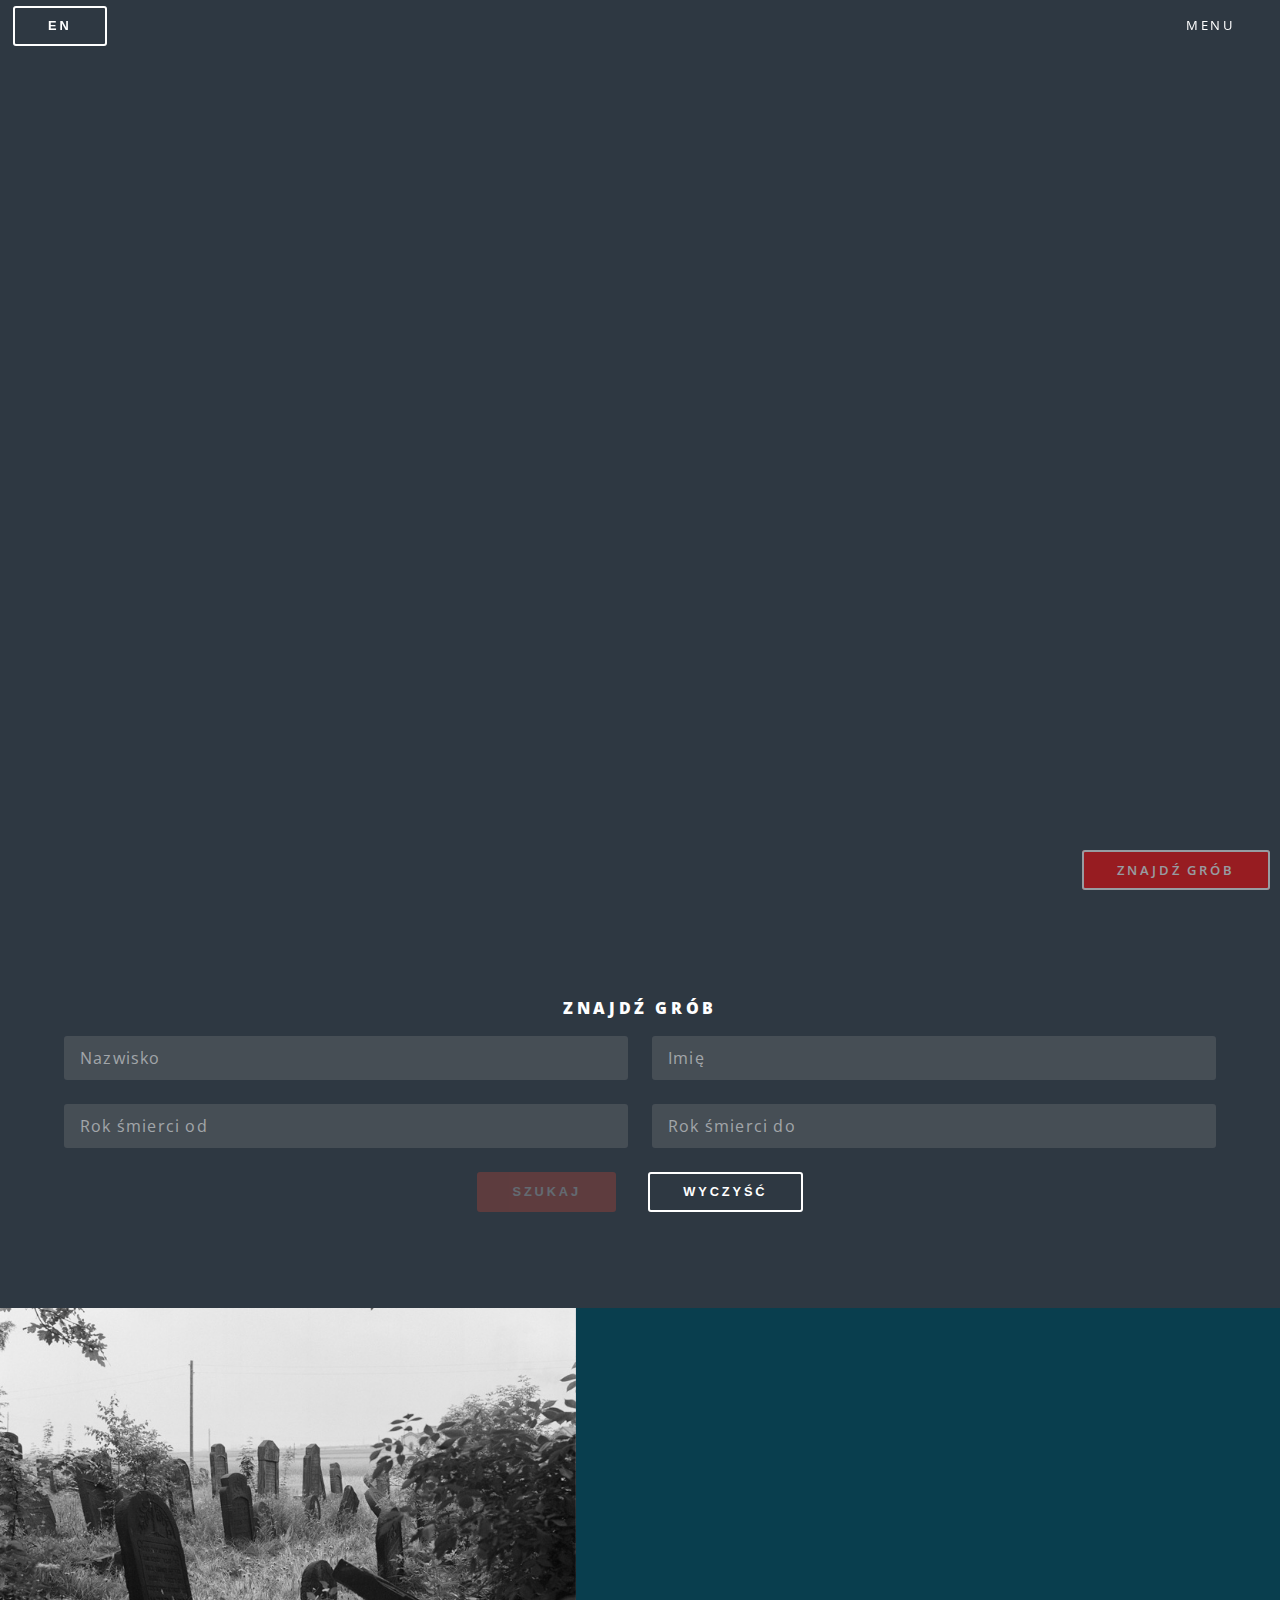
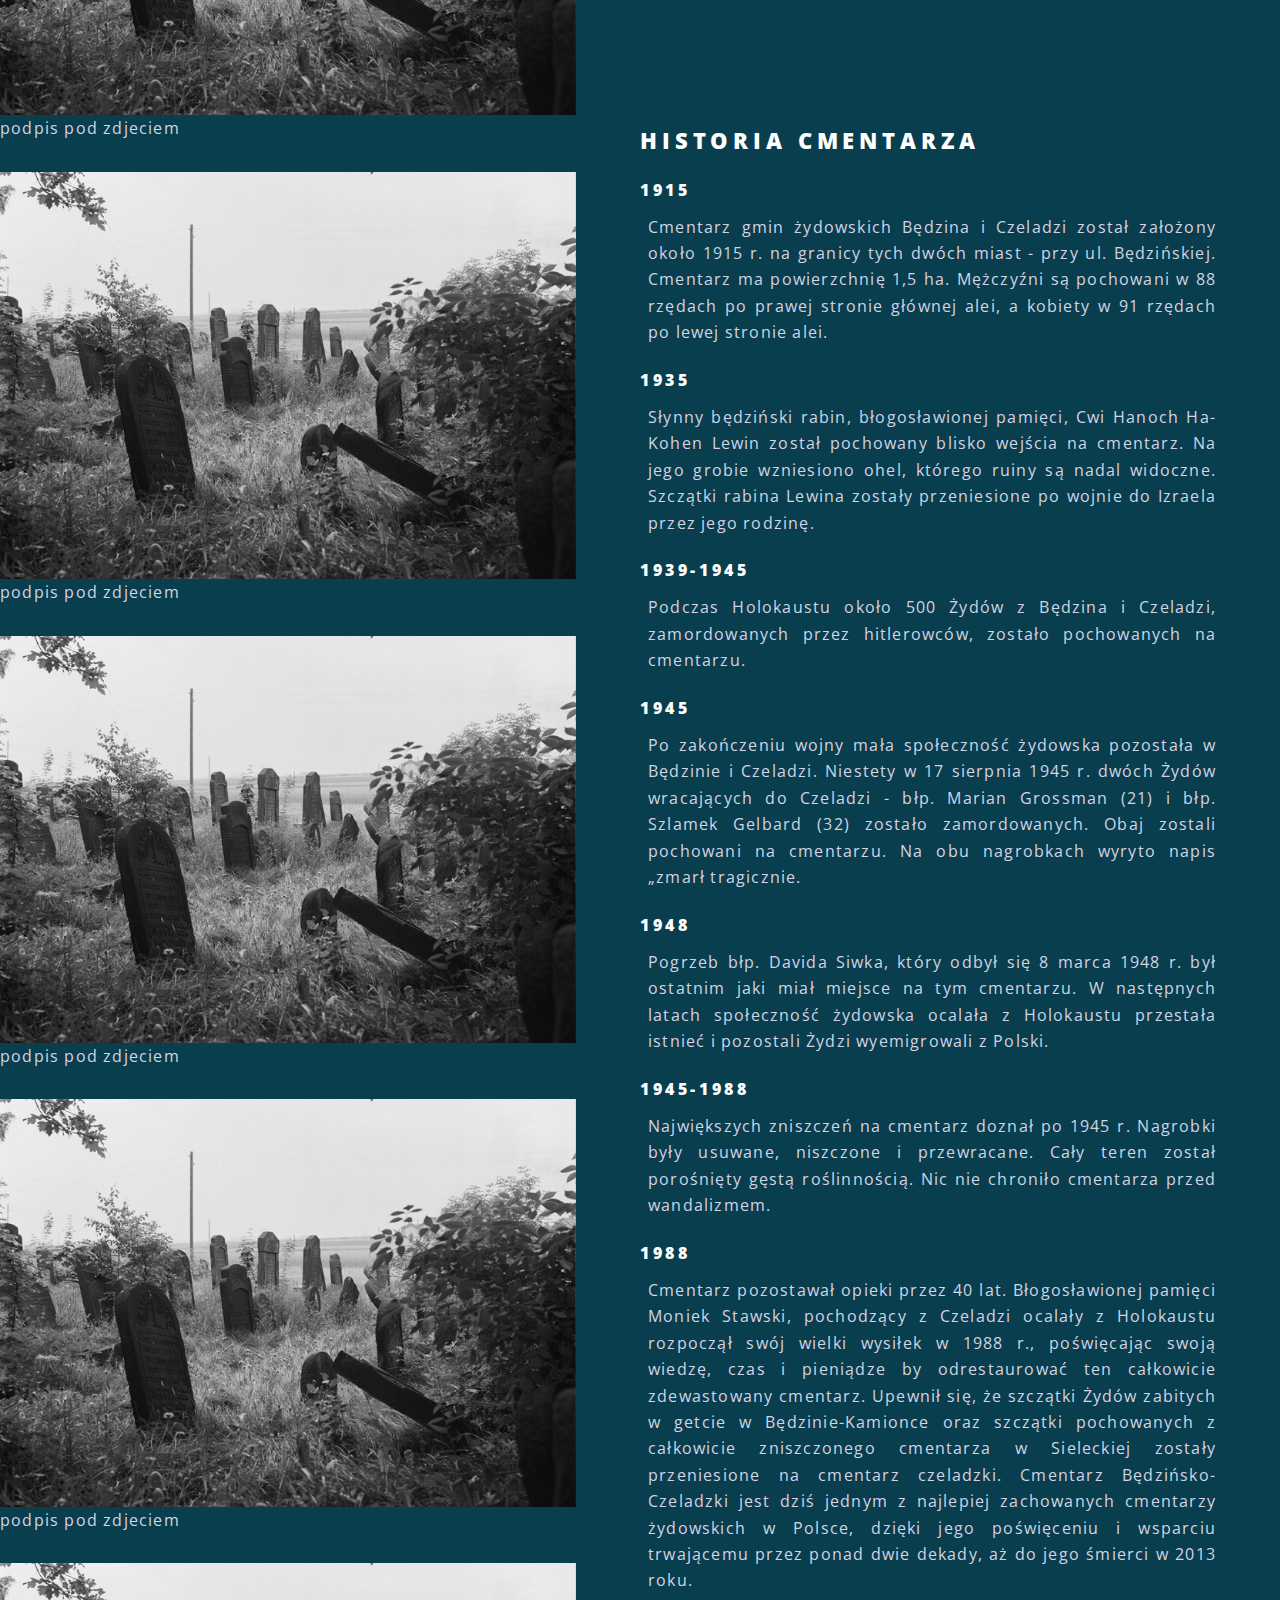
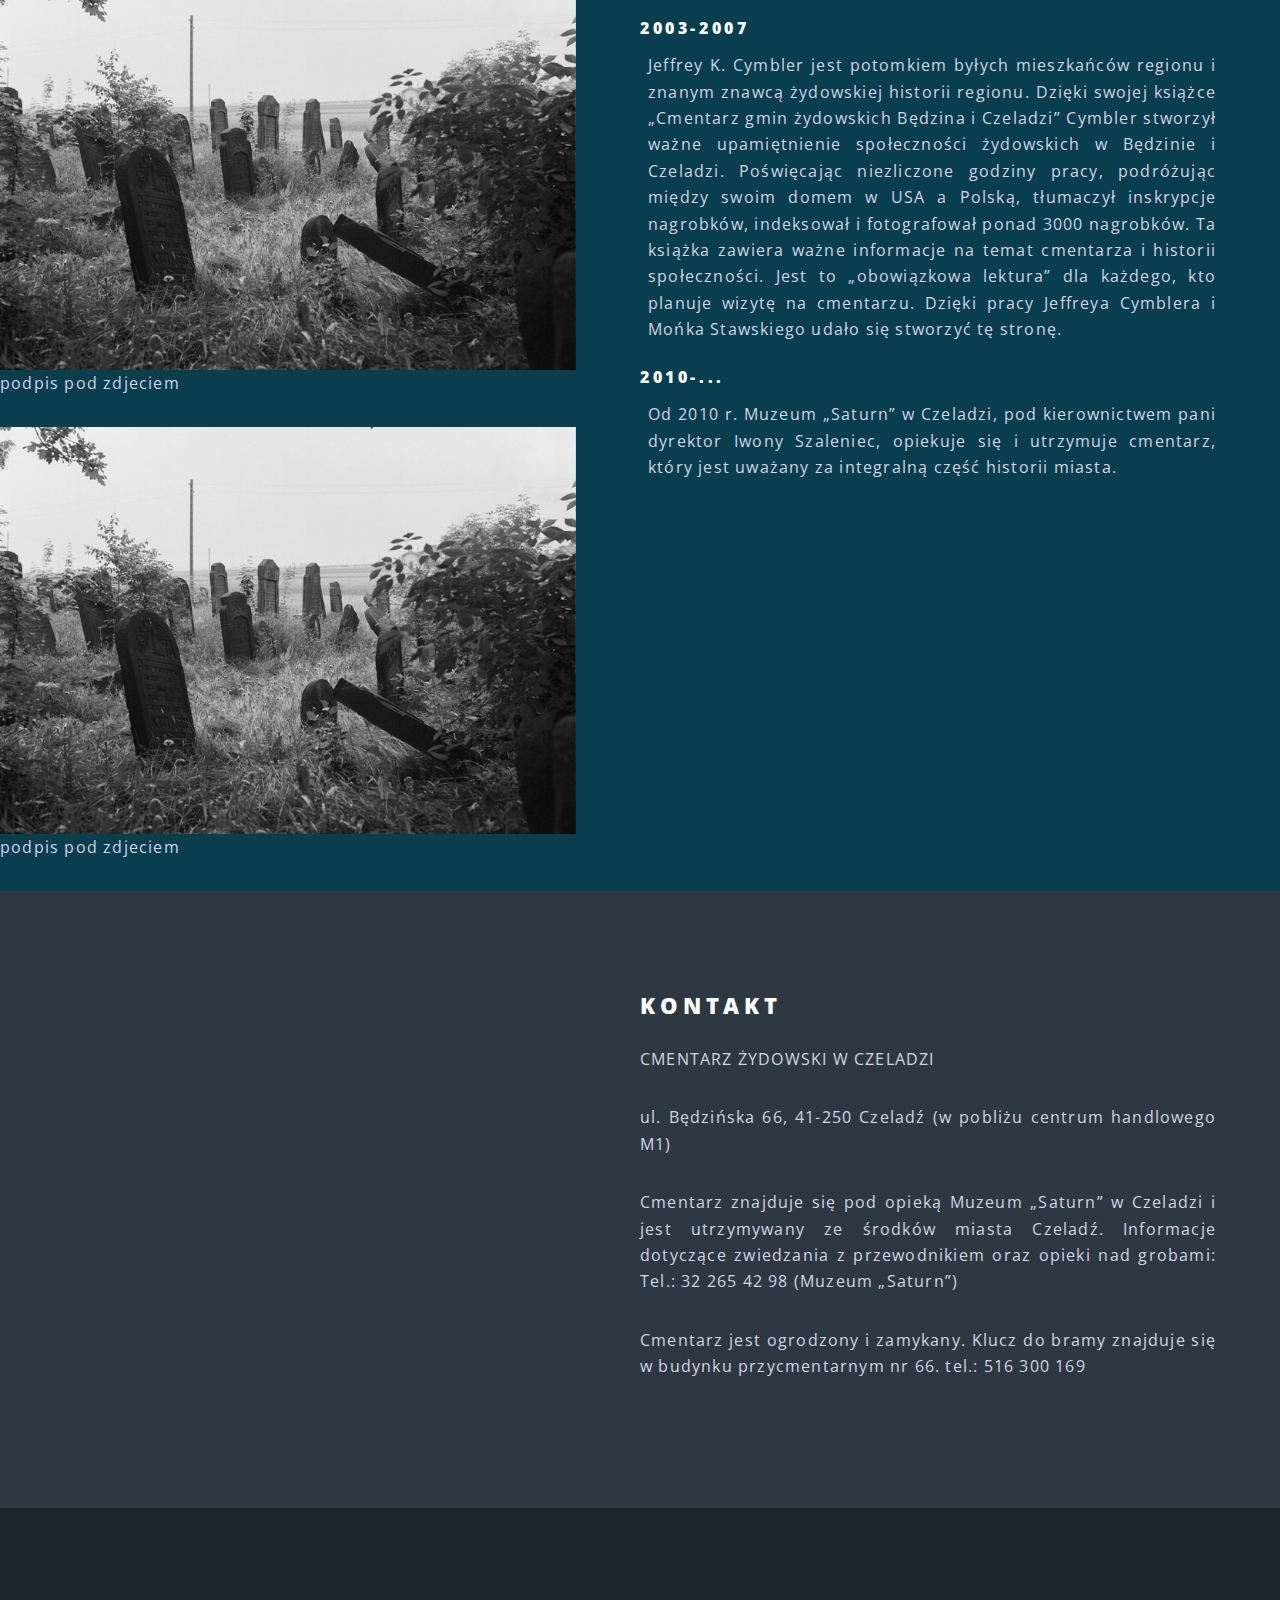
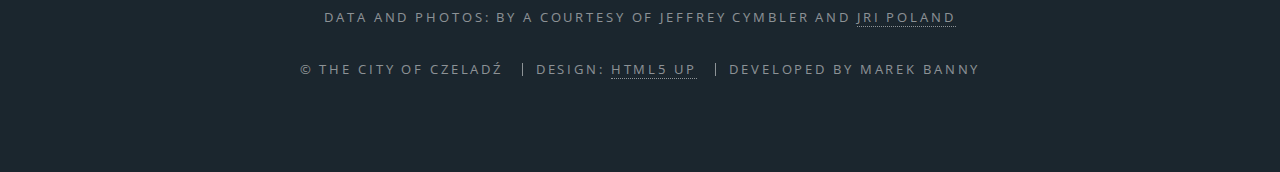
==== commit 9a85ea94: "Add 6 photos in "left column" of history section" ====
--- a/index.html
+++ b/index.html
@@ -111,7 +111,32 @@
 		<!-- History -->
 		<section id="history" class="wrapper alt style3">
 			<section class="spotlight">
-				<div class="image"><img src="images/pic01.jpg" alt=""/>
+				<div class="image">
+				<figure class="figure">
+					<img src="images/pic01.jpg" alt=""/>
+					<figcaption>podpis pod zdjeciem</figcaption>
+				</figure>
+				<figure class="figure">
+					<img src="images/pic01.jpg" alt=""/>
+					<figcaption>podpis pod zdjeciem</figcaption>
+				</figure>
+				<figure class="figure">
+					<img src="images/pic01.jpg" alt=""/>
+					<figcaption>podpis pod zdjeciem</figcaption>
+				</figure>
+				<figure class="figure">
+					<img src="images/pic01.jpg" alt=""/>
+					<figcaption>podpis pod zdjeciem</figcaption>
+				</figure>
+				<figure class="figure">
+					<img src="images/pic01.jpg" alt=""/>
+					<figcaption>podpis pod zdjeciem</figcaption>
+				</figure>
+				<figure class="figure">
+					<img src="images/pic01.jpg" alt=""/>
+					<figcaption>podpis pod zdjeciem</figcaption>
+				</figure>
+
 				</div>				
 				<div class="content">
 					<h2 app-lang="historyTitle1"></h2>
--- a/assets/css/main.css
+++ b/assets/css/main.css
@@ -4316,5 +4316,9 @@
 	content: "\2191";
 }
 
-
-
+.figure{
+	margin-bottom: 30px;
+}
+
+
+
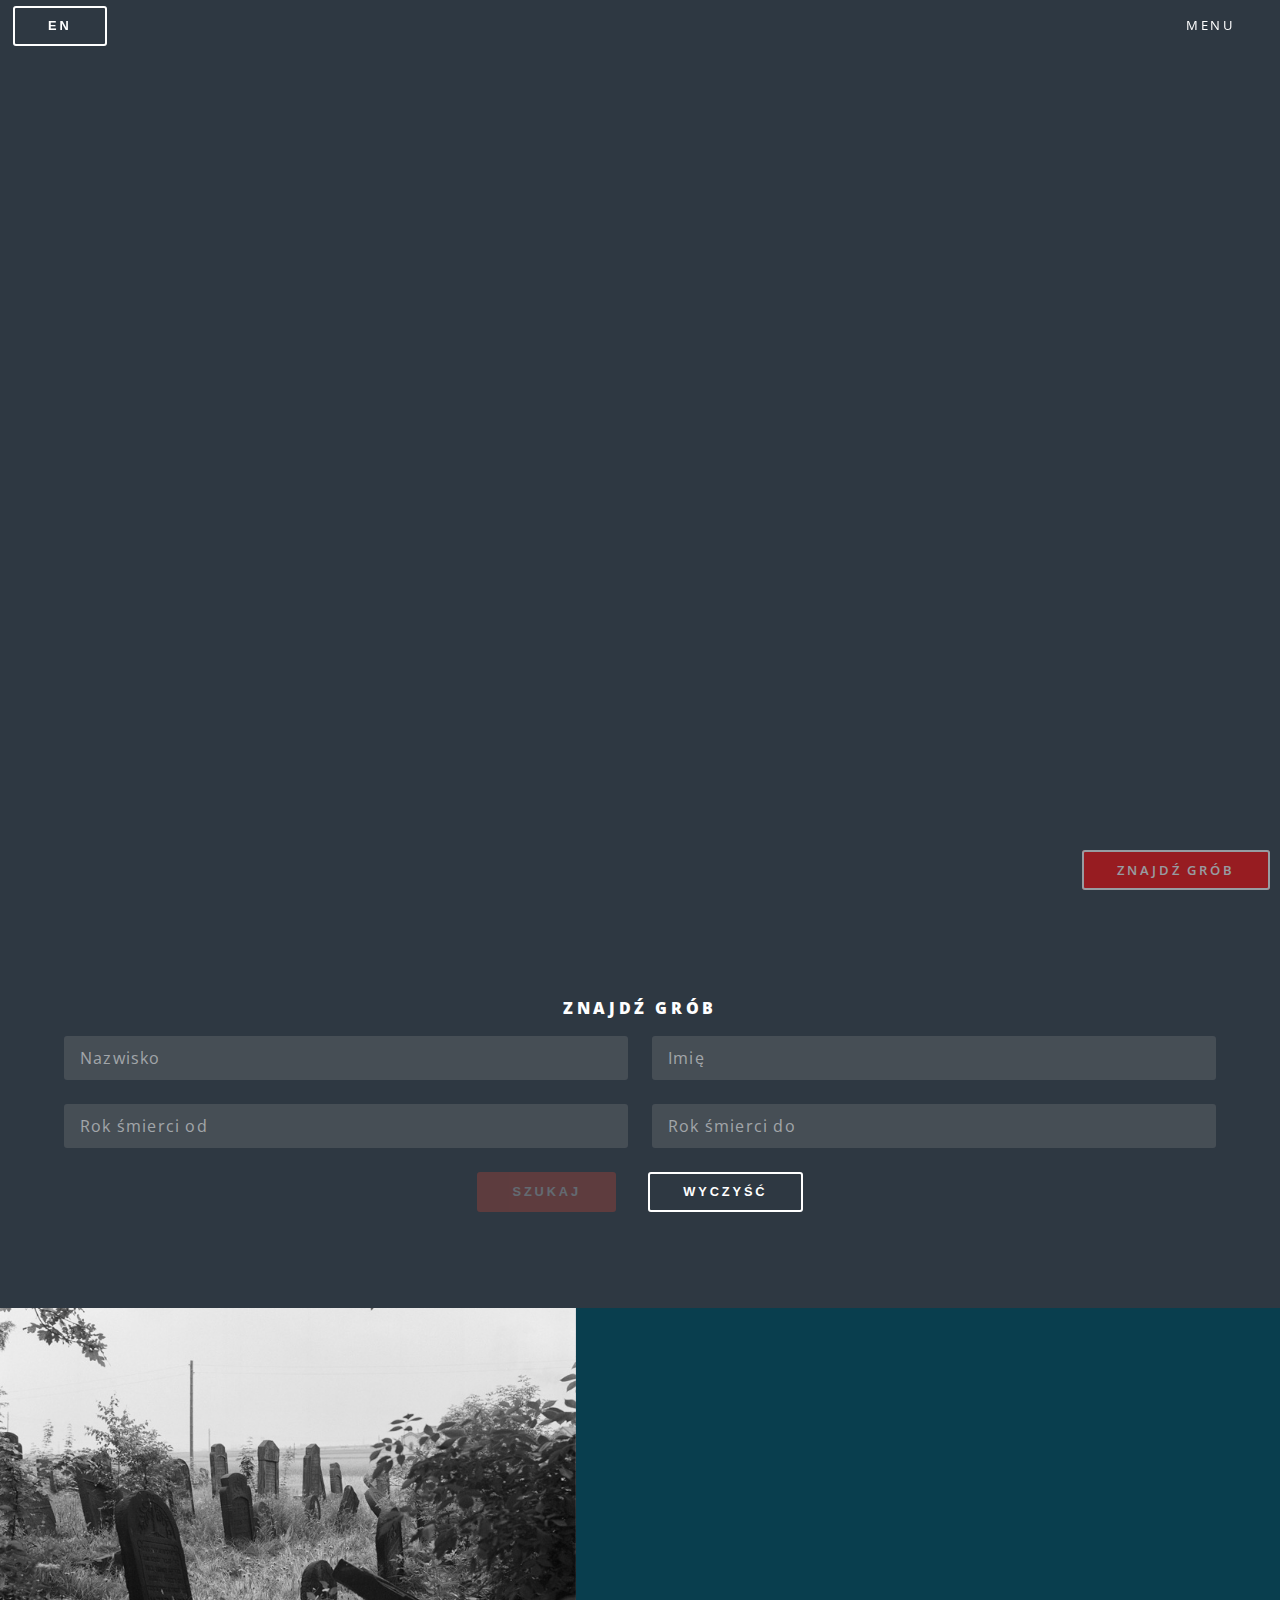
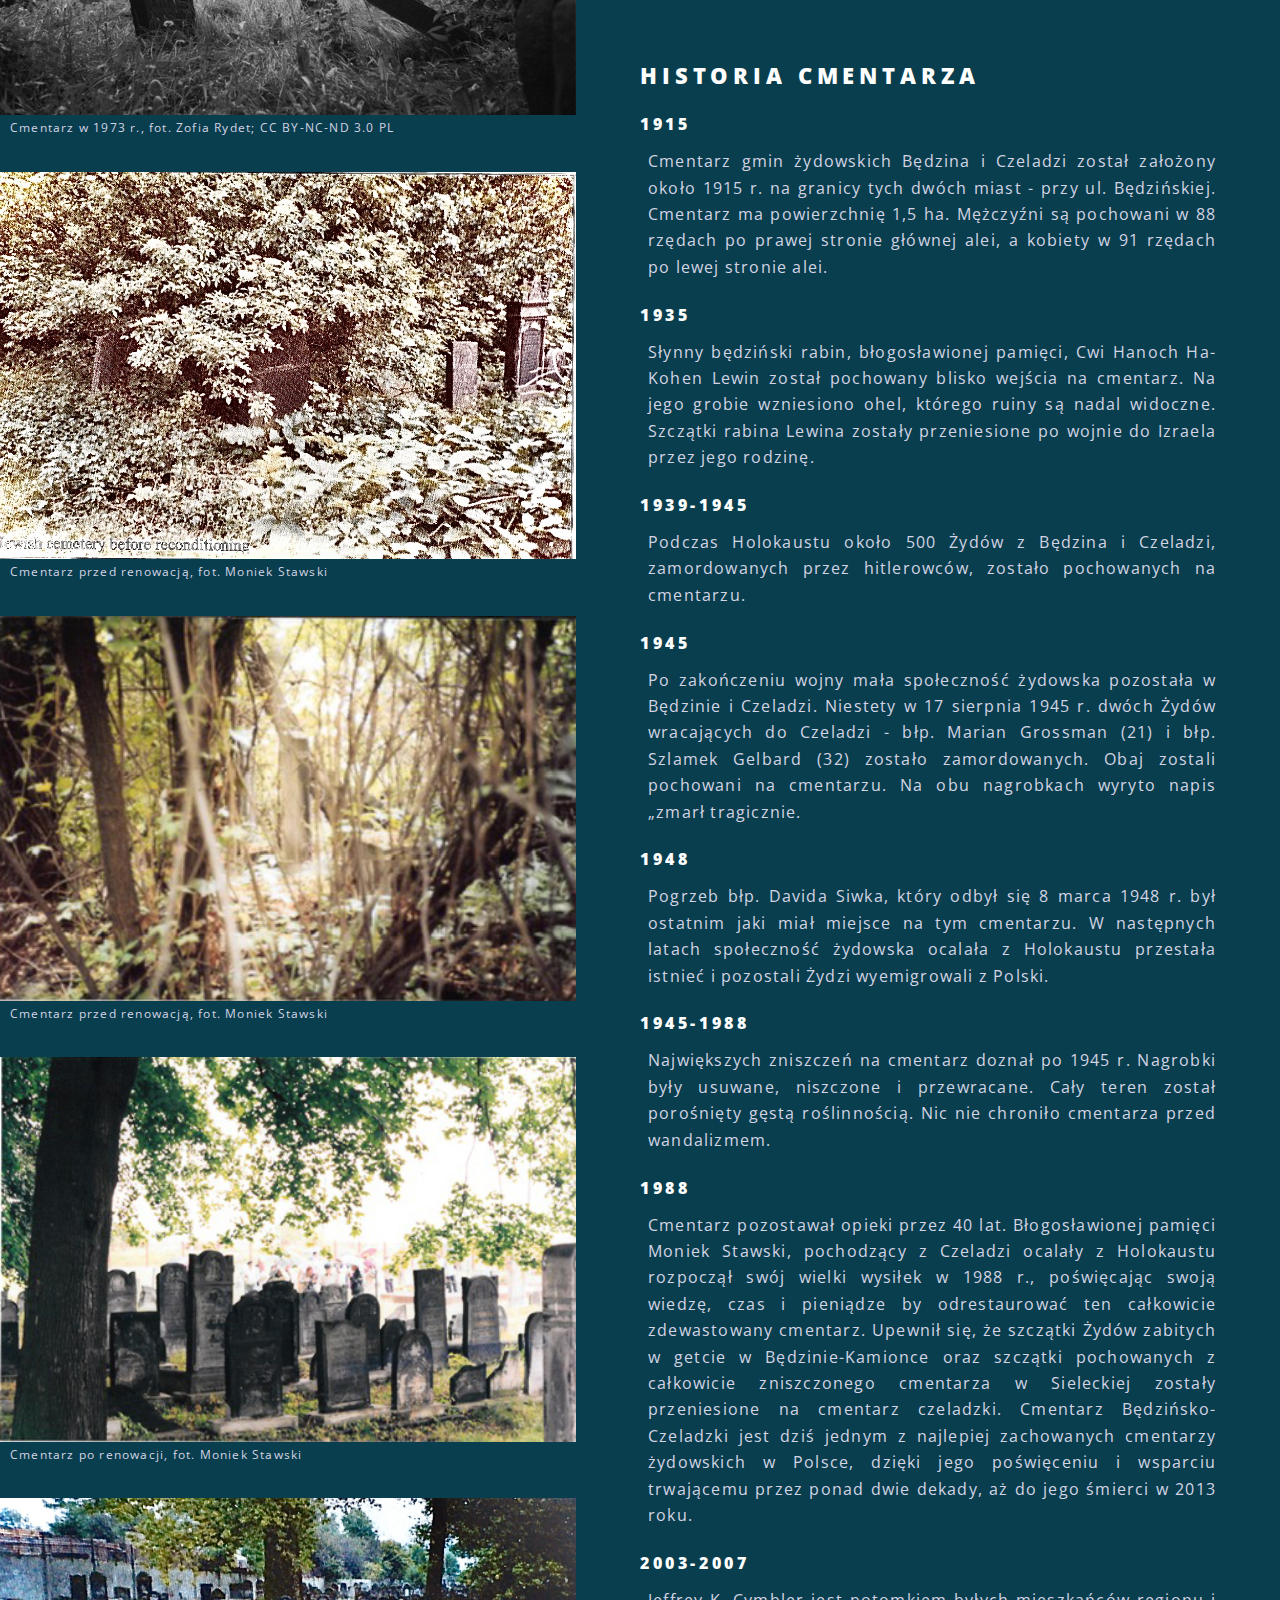
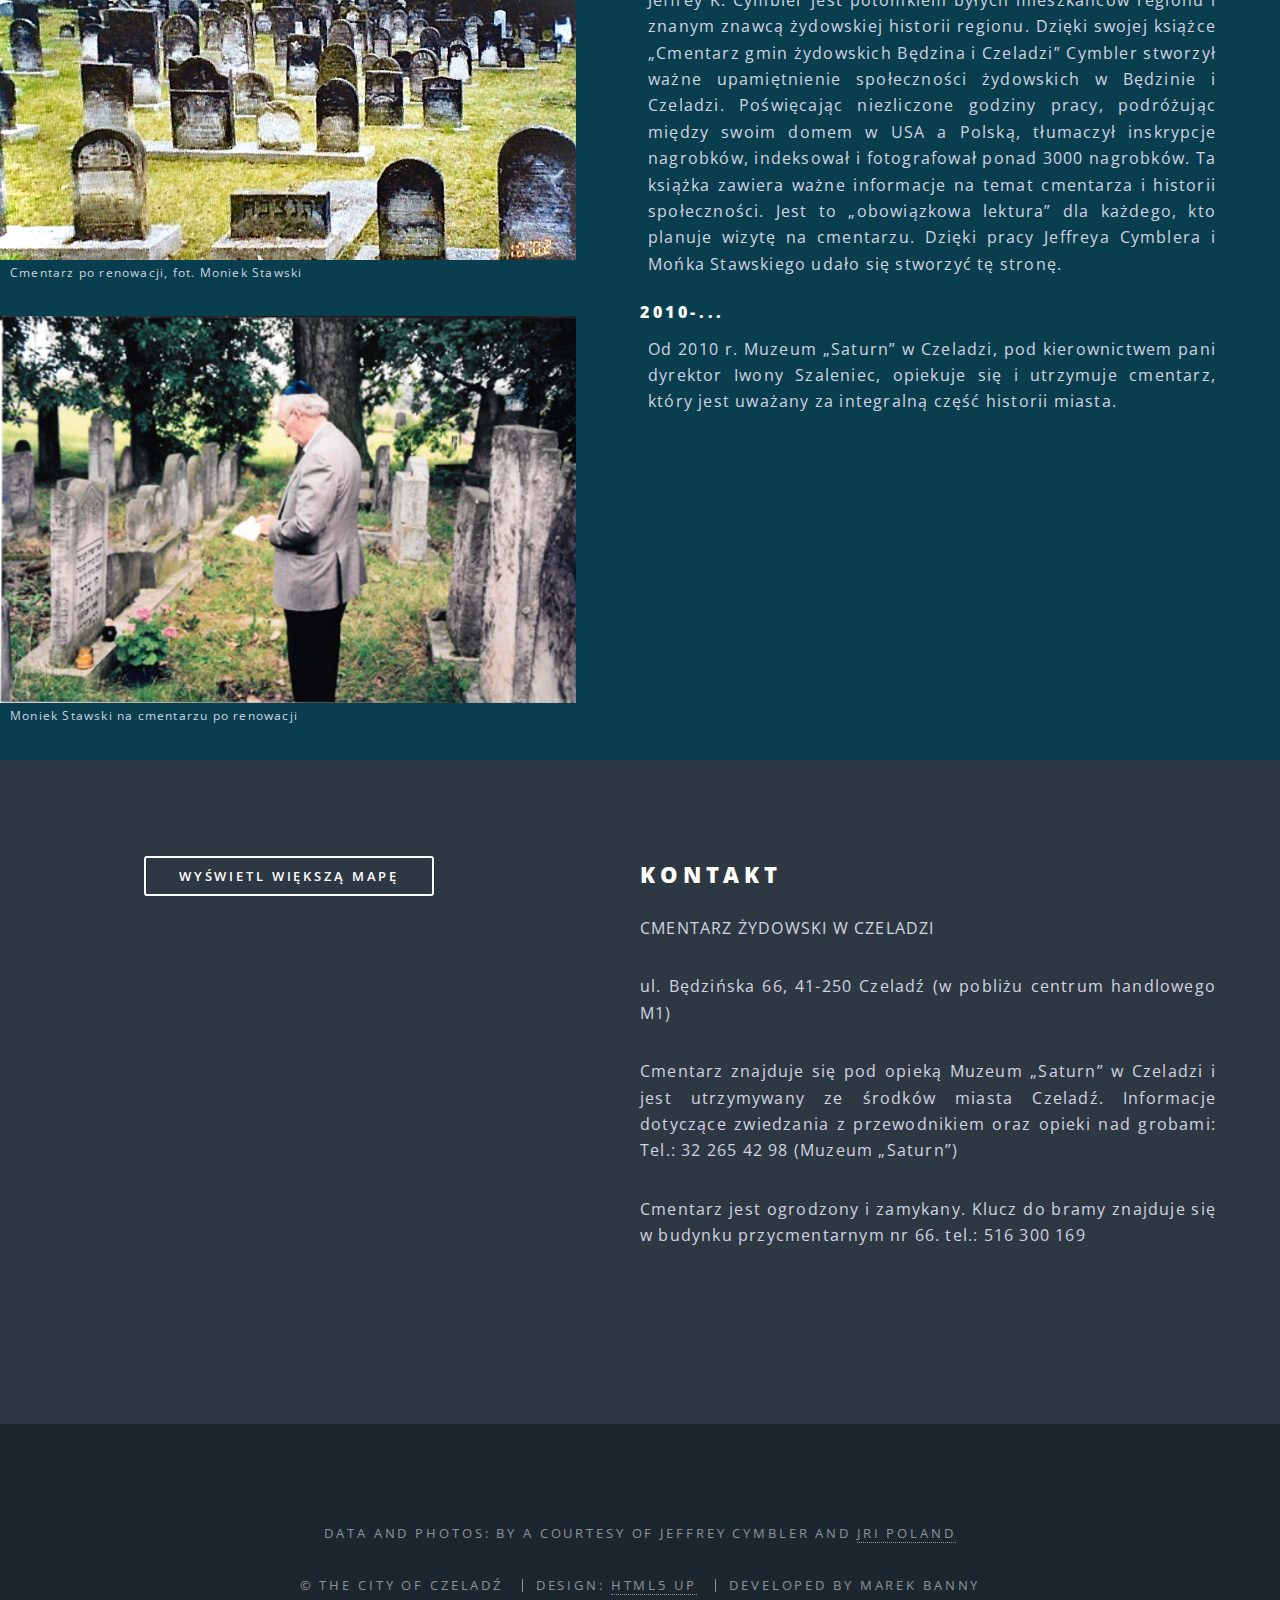
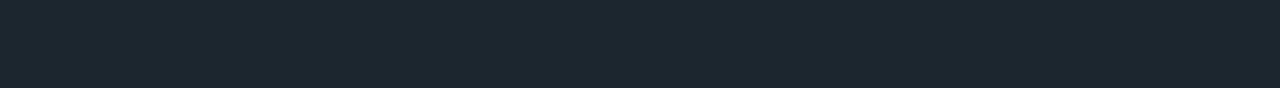
==== commit 5728e642: "1. Add "app-lang" elements and correct file names for images (html)" ====
--- a/index.html
+++ b/index.html
@@ -21,9 +21,11 @@
 	<div id="page-wrapper">
 		<!-- Header -->
 		<header id="header" class="alt">
+			<div class="buttons">
 			<button type="button" id='language' class="button top-button" onclick='changeLanguage()'
 				app-lang="buttonLanguage"></button>
 			<a href="#findGrave" id='goToSearch' class="button top-button" app-lang="findGrave"></a>
+		</div>
 			<nav id="nav">
 				<ul>
 					<li class="special">
@@ -112,29 +114,35 @@
 		<section id="history" class="wrapper alt style3">
 			<section class="spotlight">
 				<div class="image">
+
 				<figure class="figure">
 					<img src="images/pic01.jpg" alt=""/>
-					<figcaption>podpis pod zdjeciem</figcaption>
-				</figure>
-				<figure class="figure">
-					<img src="images/pic01.jpg" alt=""/>
-					<figcaption>podpis pod zdjeciem</figcaption>
-				</figure>
-				<figure class="figure">
-					<img src="images/pic01.jpg" alt=""/>
-					<figcaption>podpis pod zdjeciem</figcaption>
-				</figure>
-				<figure class="figure">
-					<img src="images/pic01.jpg" alt=""/>
-					<figcaption>podpis pod zdjeciem</figcaption>
-				</figure>
-				<figure class="figure">
-					<img src="images/pic01.jpg" alt=""/>
-					<figcaption>podpis pod zdjeciem</figcaption>
-				</figure>
-				<figure class="figure">
-					<img src="images/pic01.jpg" alt=""/>
-					<figcaption>podpis pod zdjeciem</figcaption>
+					<p app-lang="figcaption1"></p>
+				</figure>
+				
+				<figure class="figure">
+					<img src="images/pic02.jpg" alt=""/>
+					<p app-lang="figcaption2"></p>
+				</figure>
+				
+				<figure class="figure">
+					<img src="images/pic03.jpg" alt=""/>
+					<p app-lang="figcaption2"></p>
+				</figure>
+				
+				<figure class="figure">
+					<img src="images/pic04.jpg" alt=""/>
+					<p app-lang="figcaption3"></p>
+				</figure>
+				
+				<figure class="figure">
+					<img src="images/pic05.jpg" alt=""/>
+					<p app-lang="figcaption3"></p>
+				</figure>
+				
+				<figure class="figure">
+					<img src="images/pic06.jpg" alt=""/>
+					<p app-lang="figcaption4"></p>
 				</figure>
 
 				</div>				
@@ -178,6 +186,7 @@
 				
 				<div class="flexWraper flexContactWrapper">
 					<div class="mapWrapper">
+						<a target="_blank" class="button map-button" jstcache="46" href="https://maps.google.com/maps?ll=50.321084,19.099018&amp;z=16&amp;t=m&amp;hl=pl&amp;gl=PL&amp;mapclient=embed&amp;cid=7905590145445027496" jsaction="mouseup:placeCard.largerMap" app-lang="viewLargerMap"></a>
 						<div class="bigMap">
 							<iframe 
 								src="https://www.google.com/maps/embed?pb=!1m18!1m12!1m3!1d2547.437536397719!2d19.096828815759817!3d50.32108780455864!2m3!1f0!2f0!3f0!3m2!1i1024!2i768!4f13.1!3m3!1m2!1s0x4716d0efcf3a8b2f%3A0x6db64c5a07145ea8!2sCmentarz%20%C5%BCydowski!5e0!3m2!1spl!2spl!4v1580408458778!5m2!1spl!2spl"
--- a/assets/css/main.css
+++ b/assets/css/main.css
@@ -4318,7 +4318,12 @@
 
 .figure{
 	margin-bottom: 30px;
+	text-indent: 10px;
+	font-size: 75%;
 }
-
-
-
+.map-button{
+	box-shadow: inset 0 0 0 2px #fff !important;
+}
+
+
+
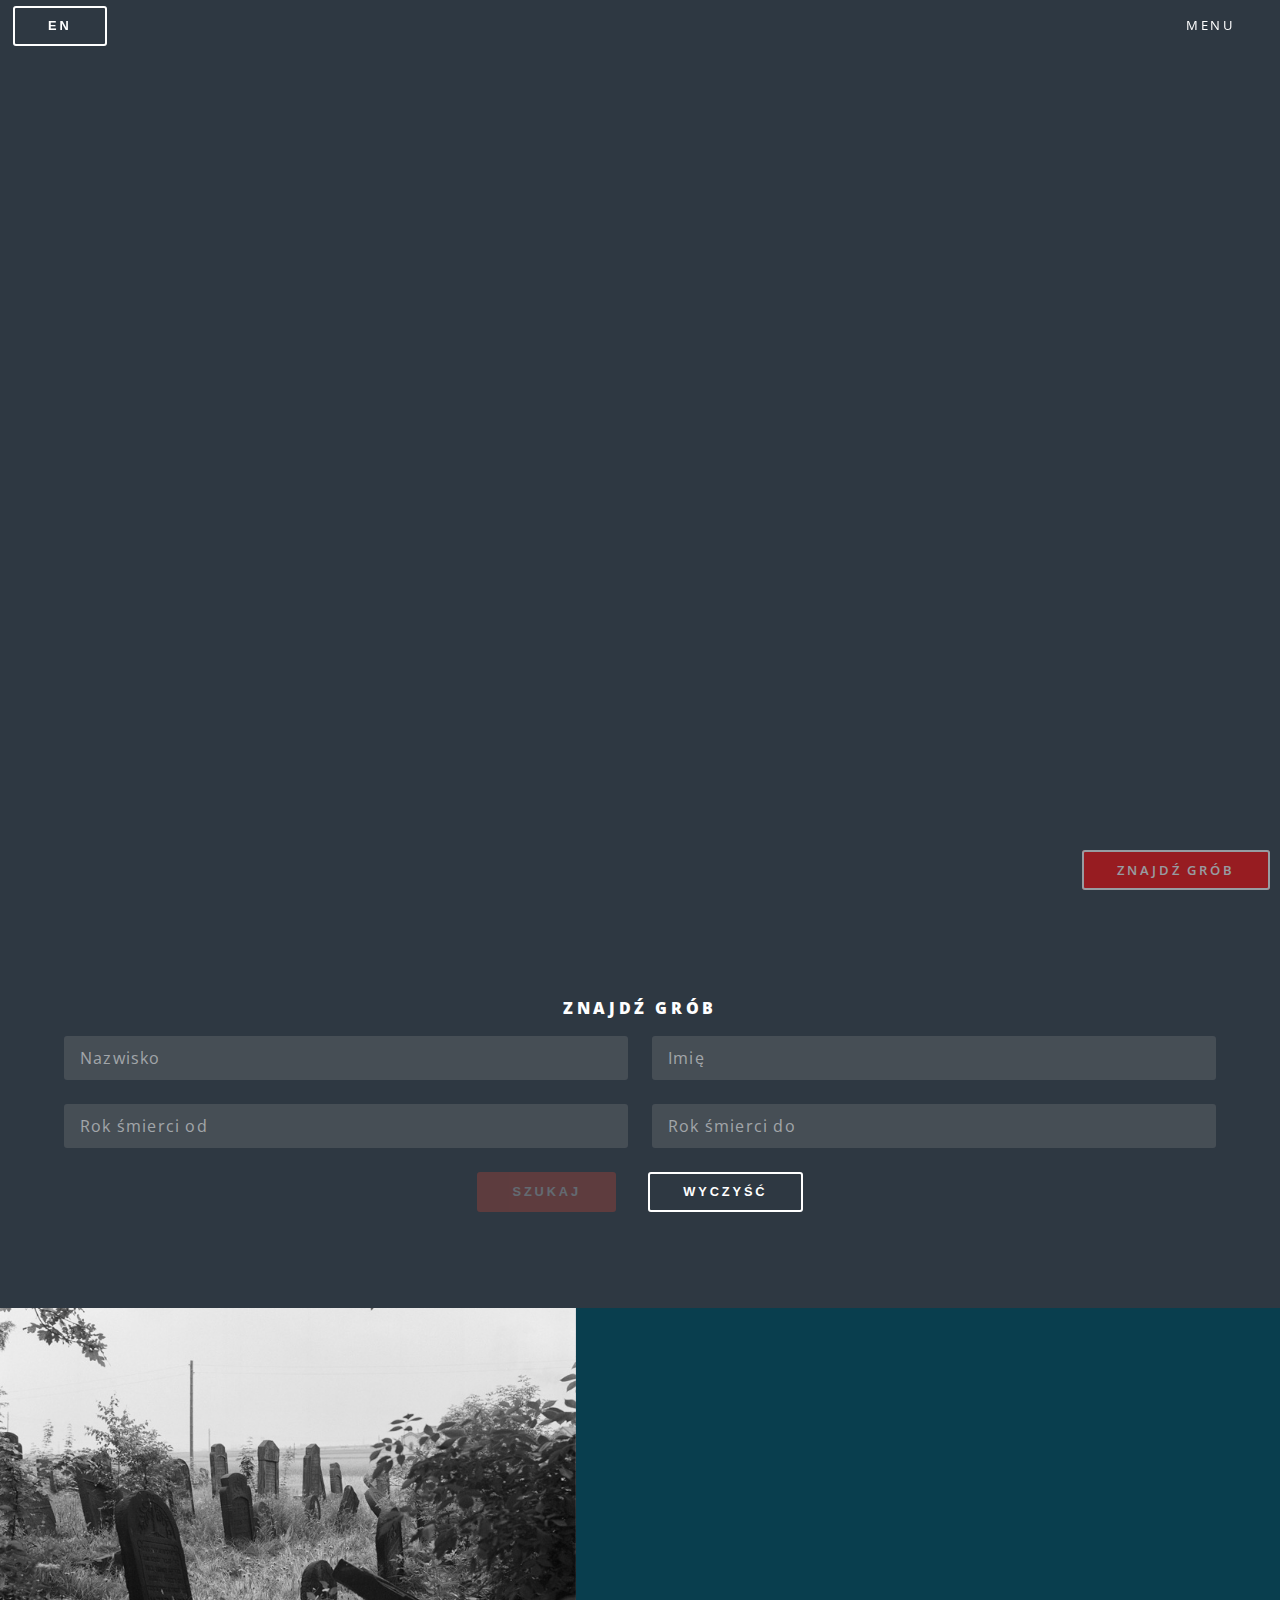
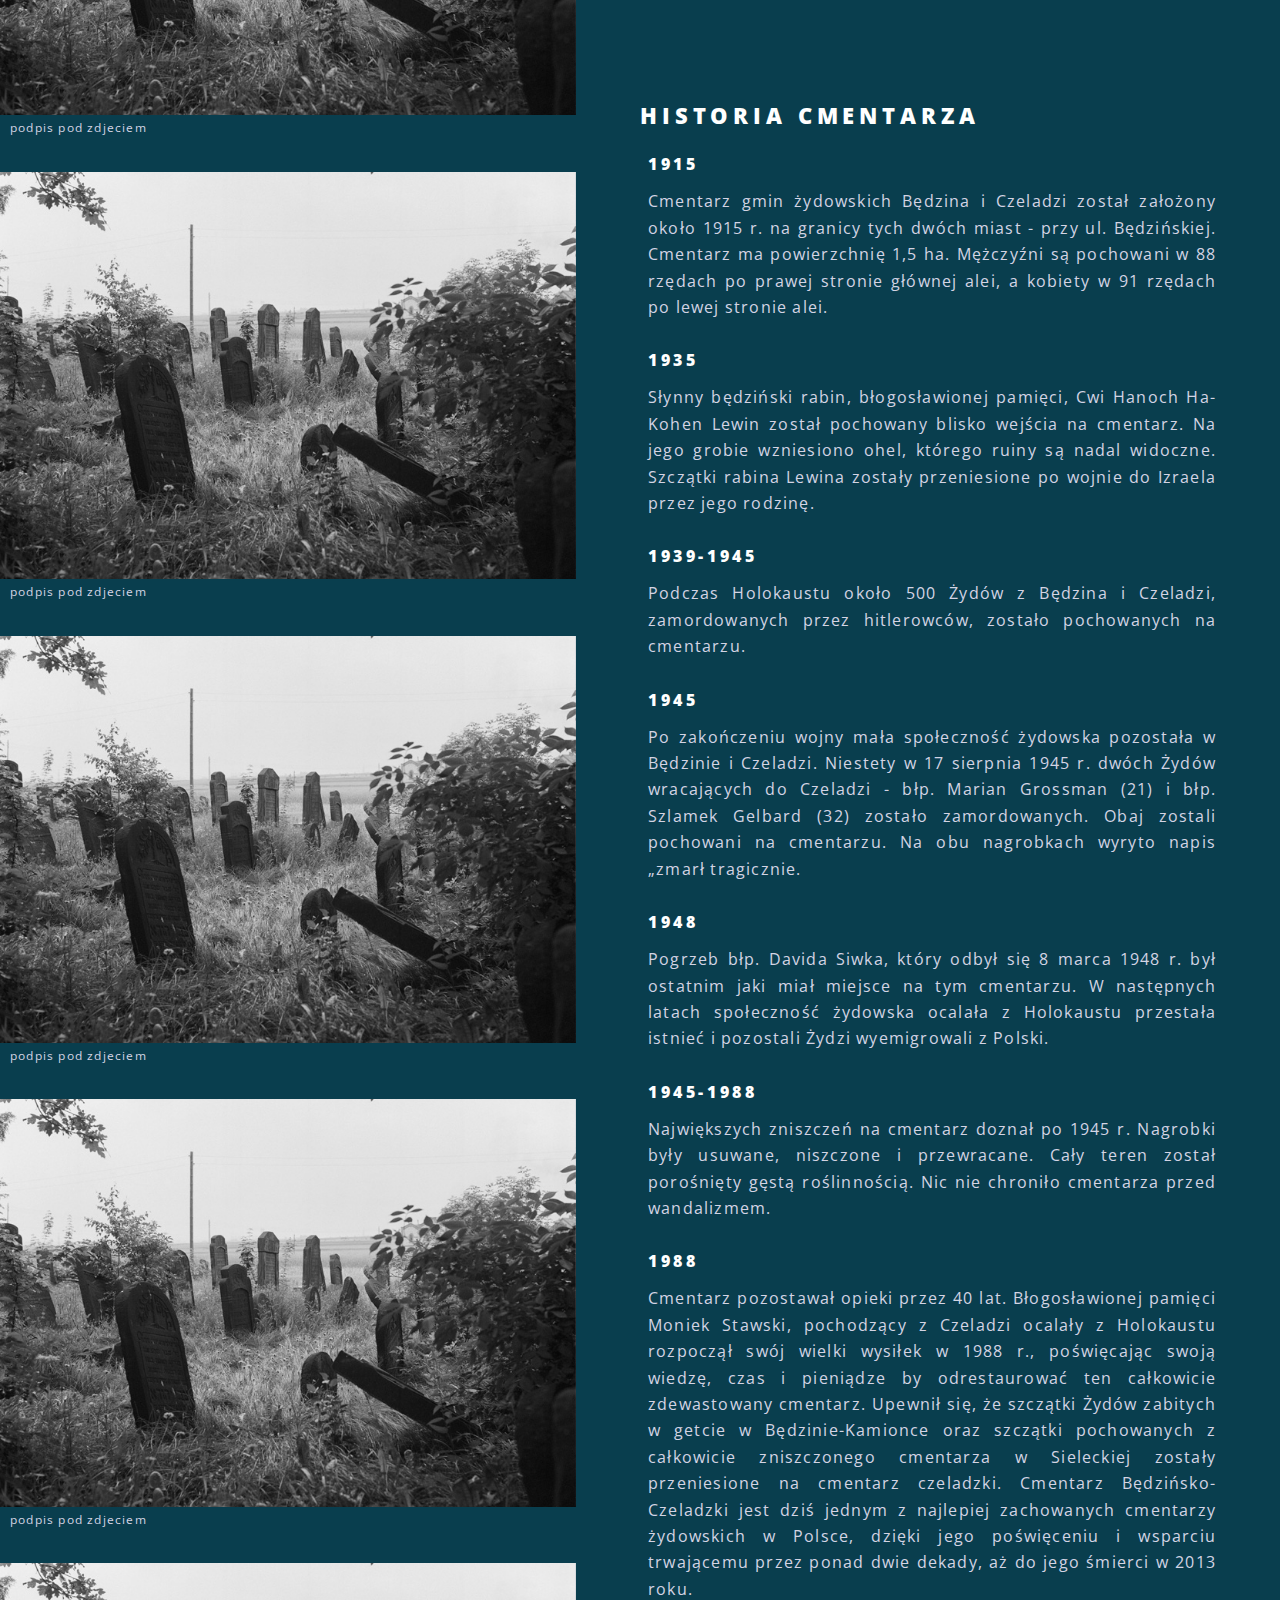
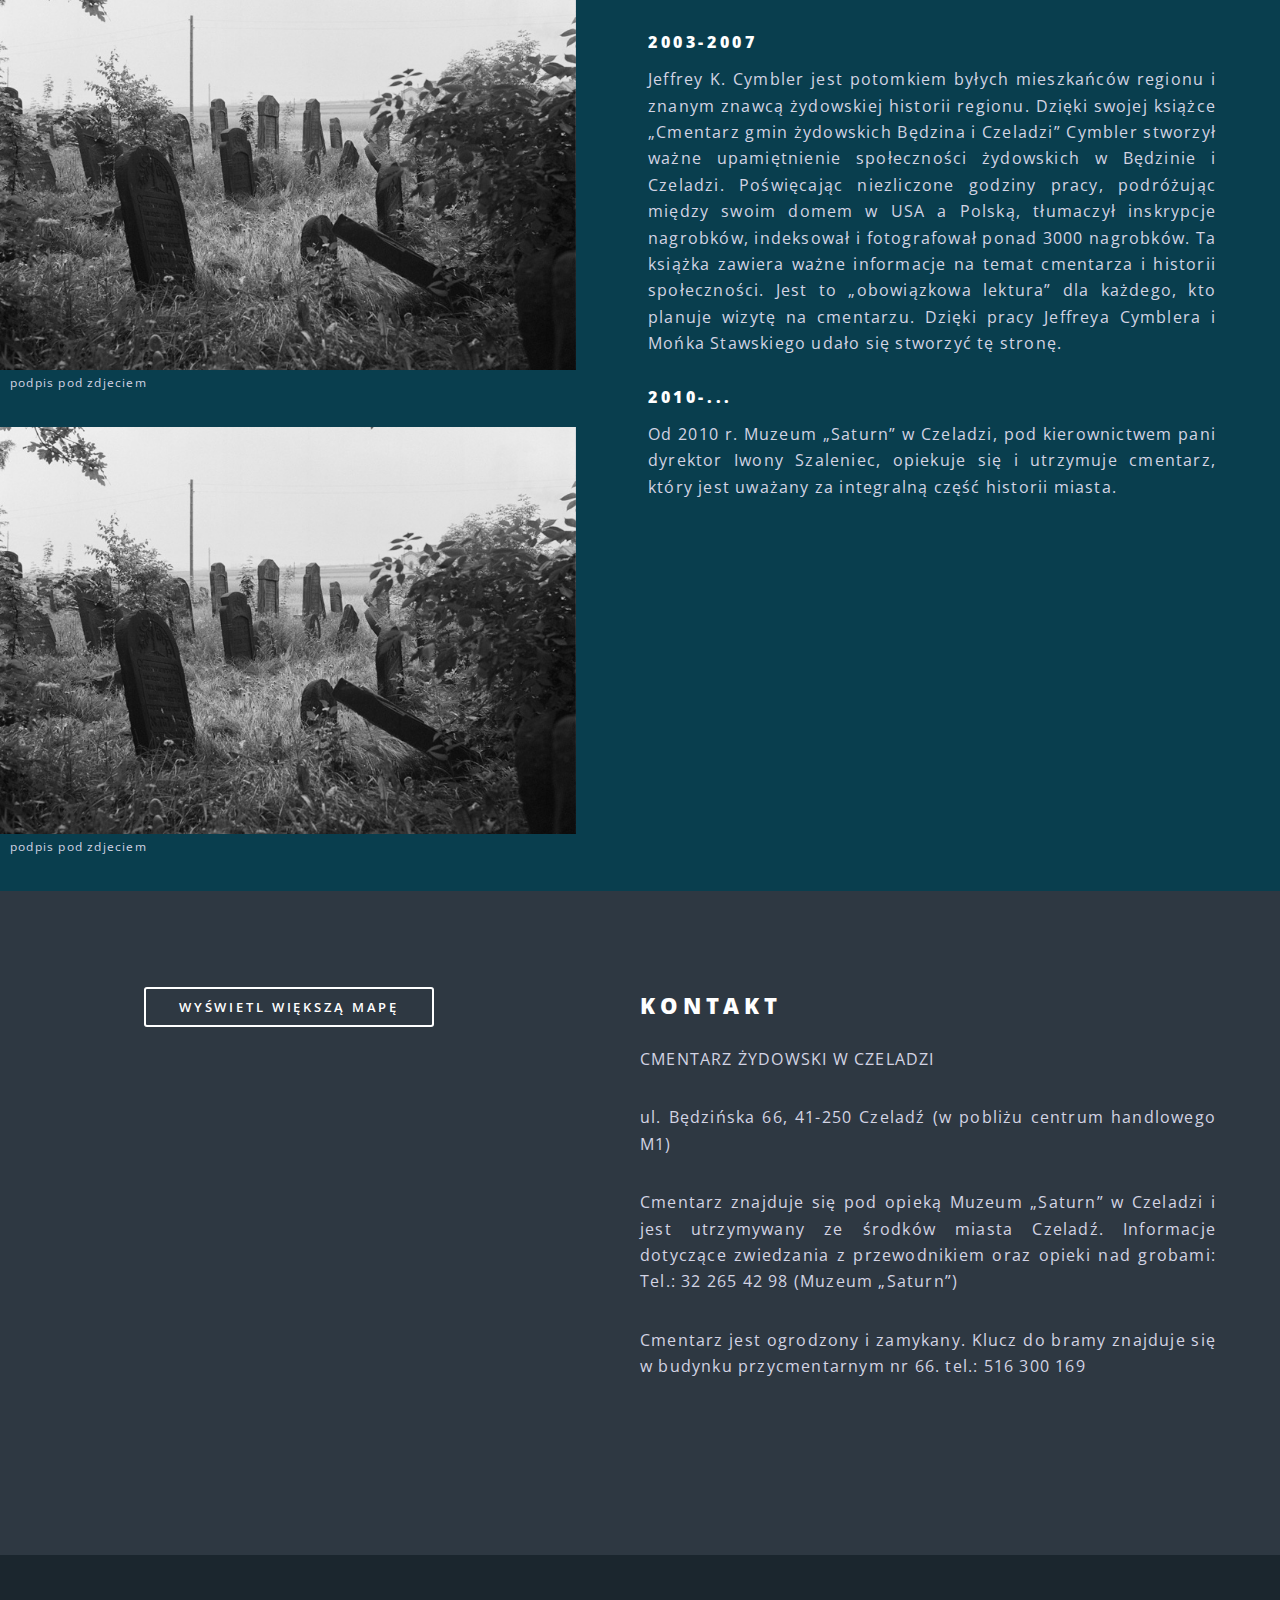
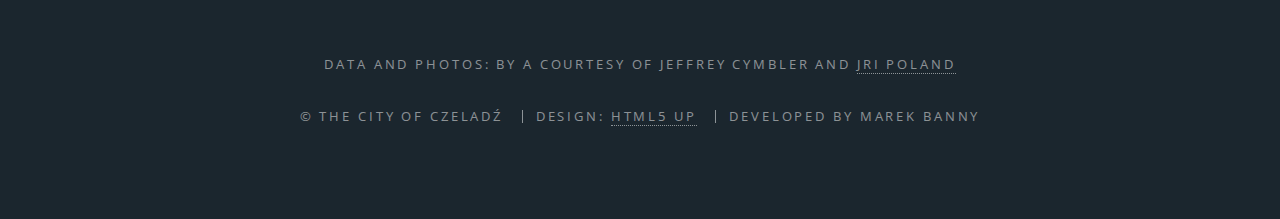
==== commit 8de5c5bc: "list semantic correction" ====
--- a/index.html
+++ b/index.html
@@ -22,10 +22,10 @@
 		<!-- Header -->
 		<header id="header" class="alt">
 			<div class="buttons">
-			<button type="button" id='language' class="button top-button" onclick='changeLanguage()'
-				app-lang="buttonLanguage"></button>
-			<a href="#findGrave" id='goToSearch' class="button top-button" app-lang="findGrave"></a>
-		</div>
+				<button type="button" id='language' class="button top-button" onclick='changeLanguage()'
+					app-lang="buttonLanguage"></button>
+				<a href="#findGrave" id='goToSearch' class="button top-button" app-lang="findGrave"></a>
+			</div>
 			<nav id="nav">
 				<ul>
 					<li class="special">
@@ -63,7 +63,7 @@
 						<div class="col-6 col-12-small">
 							<input type="text" name="firstName" id="first-name" value="" app-lang="firstName" />
 						</div>
-				
+
 
 						<div class="col-6 col-12-small">
 							<input type="text" name="deathYearFrom" id="death-year-from" value="" minlength="4"
@@ -114,116 +114,124 @@
 		<section id="history" class="wrapper alt style3">
 			<section class="spotlight">
 				<div class="image">
-
-				<figure class="figure">
-					<img src="images/pic01.jpg" alt=""/>
-					<p app-lang="figcaption1"></p>
-				</figure>
-				
-				<figure class="figure">
-					<img src="images/pic02.jpg" alt=""/>
-					<p app-lang="figcaption2"></p>
-				</figure>
-				
-				<figure class="figure">
-					<img src="images/pic03.jpg" alt=""/>
-					<p app-lang="figcaption2"></p>
-				</figure>
-				
-				<figure class="figure">
-					<img src="images/pic04.jpg" alt=""/>
-					<p app-lang="figcaption3"></p>
-				</figure>
-				
-				<figure class="figure">
-					<img src="images/pic05.jpg" alt=""/>
-					<p app-lang="figcaption3"></p>
-				</figure>
-				
-				<figure class="figure">
-					<img src="images/pic06.jpg" alt=""/>
-					<p app-lang="figcaption4"></p>
-				</figure>
-
-				</div>				
+					<figure class="figure">
+						<img src="images/pic01.jpg" alt="" />
+						<figcaption>podpis pod zdjeciem</figcaption>
+					</figure>
+					<figure class="figure">
+						<img src="images/pic01.jpg" alt="" />
+						<figcaption>podpis pod zdjeciem</figcaption>
+					</figure>
+					<figure class="figure">
+						<img src="images/pic01.jpg" alt="" />
+						<figcaption>podpis pod zdjeciem</figcaption>
+					</figure>
+					<figure class="figure">
+						<img src="images/pic01.jpg" alt="" />
+						<figcaption>podpis pod zdjeciem</figcaption>
+					</figure>
+					<figure class="figure">
+						<img src="images/pic01.jpg" alt="" />
+						<figcaption>podpis pod zdjeciem</figcaption>
+					</figure>
+					<figure class="figure">
+						<img src="images/pic01.jpg" alt="" />
+						<figcaption>podpis pod zdjeciem</figcaption>
+					</figure>
+
+				</div>
 				<div class="content">
 					<h2 app-lang="historyTitle1"></h2>
-					
-						<ul class="calendar">
-						<h1>1915</h1>
-						<li app-lang="1915"></li>	
-						<br>
-						<h1>1935</h1>								 
-						<li app-lang="1935"></li>								 
-						<br>
-						<h1>1939-1945</h1>
-						<li app-lang="1939-1945"></li>
-						<br>
-						<h1>1945</h1>
-						<li app-lang="1945"></li>
-						<br>
-						<h1>1948</h1>
-						<li app-lang="1948"></li>
-						<br>
-						<h1>1945-1988</h1>
-						<li app-lang="1945-1988"></li>
-						<br>
-						<h1>1988</h1>
-						<li app-lang="1988"></li>
-						<br>
-						<h1>2003-2007</h1>
-						<li app-lang="2003-2007"></li>
-						<br>
-						<h1>2010-...</h1>
-						<li app-lang="2010-..."></li>			
-						</ul>
-						<br>
-					</section>
-			
-		<!-- CTA -->
-		<section id="contact" class="wrapper style2 special">
-			<div class="inner">
-				
-				<div class="flexWraper flexContactWrapper">
-					<div class="mapWrapper">
-						<a target="_blank" class="button map-button" jstcache="46" href="https://maps.google.com/maps?ll=50.321084,19.099018&amp;z=16&amp;t=m&amp;hl=pl&amp;gl=PL&amp;mapclient=embed&amp;cid=7905590145445027496" jsaction="mouseup:placeCard.largerMap" app-lang="viewLargerMap"></a>
-						<div class="bigMap">
-							<iframe 
-								src="https://www.google.com/maps/embed?pb=!1m18!1m12!1m3!1d2547.437536397719!2d19.096828815759817!3d50.32108780455864!2m3!1f0!2f0!3f0!3m2!1i1024!2i768!4f13.1!3m3!1m2!1s0x4716d0efcf3a8b2f%3A0x6db64c5a07145ea8!2sCmentarz%20%C5%BCydowski!5e0!3m2!1spl!2spl!4v1580408458778!5m2!1spl!2spl"
-								width="450px" height="450px" frameborder="0" style="border:0;"
-								allowfullscreen=""></iframe>
-						</div>
-
-						<div class="smallMap">
-							<iframe
-								src="https://www.google.com/maps/embed?pb=!1m18!1m12!1m3!1d2547.437536397719!2d19.096828815759817!3d50.32108780455864!2m3!1f0!2f0!3f0!3m2!1i1024!2i768!4f13.1!3m3!1m2!1s0x4716d0efcf3a8b2f%3A0x6db64c5a07145ea8!2sCmentarz%20%C5%BCydowski!5e0!3m2!1spl!2spl!4v1580408458778!5m2!1spl!2spl"
-								width="250px" height="250px" frameborder="0" style="border:0;"
-								allowfullscreen=""></iframe>
-						</div>
-					</div>
-
-					<div class="contactWrapper">
-						<h2 app-lang="contact"></h2>
-						<p app-lang="contactPar1"></p>
-						<p app-lang="contactPar2"></p>
-						<p app-lang="contactPar3"></p>
-						<p app-lang="contactPar4"></p>
+
+					<ul class="calendar">
+
+						<li>
+							<h1>1915</h1>
+							<p app-lang="1915"></p>
+						</li>
+						<li>
+							<h1>1935</h1>
+							<p app-lang="1935"></p>
+						</li>
+						<li>
+							<h1>1939-1945</h1>
+							<p app-lang="1939-1945"></p>
+						</li>
+						<li>
+							<h1>1945</h1>
+							<p app-lang="1945"></p>
+						</li>
+						<li>
+							<h1>1948</h1>
+							<p app-lang="1948"></p>
+						</li>
+						<li>
+							<h1>1945-1988</h1>
+							<p app-lang="1945-1988"></p>
+						</li>
+						<li>
+							<h1>1988</h1>
+							<p app-lang="1988"></p>
+						</li>
+						<li>
+							<h1>2003-2007</h1>
+							<p app-lang="2003-2007"></p>
+						</li>
+						<li>
+							<h1>2010-...</h1>
+							<p app-lang="2010-..."></p>
+						</li>
+					</ul>
+
+			</section>
+
+			<!-- CTA -->
+			<section id="contact" class="wrapper style2 special">
+				<div class="inner">
+
+					<div class="flexWraper flexContactWrapper">
+						<div class="mapWrapper">
+							<a target="_blank" class="button map-button" jstcache="46"
+								href="https://maps.google.com/maps?ll=50.321084,19.099018&amp;z=16&amp;t=m&amp;hl=pl&amp;gl=PL&amp;mapclient=embed&amp;cid=7905590145445027496"
+								jsaction="mouseup:placeCard.largerMap" app-lang="viewLargerMap"></a>
+							<div class="bigMap">
+								<iframe
+									src="https://www.google.com/maps/embed?pb=!1m18!1m12!1m3!1d2547.437536397719!2d19.096828815759817!3d50.32108780455864!2m3!1f0!2f0!3f0!3m2!1i1024!2i768!4f13.1!3m3!1m2!1s0x4716d0efcf3a8b2f%3A0x6db64c5a07145ea8!2sCmentarz%20%C5%BCydowski!5e0!3m2!1spl!2spl!4v1580408458778!5m2!1spl!2spl"
+									width="450px" height="450px" frameborder="0" style="border:0;"
+									allowfullscreen=""></iframe>
+							</div>
+
+							<div class="smallMap">
+								<iframe
+									src="https://www.google.com/maps/embed?pb=!1m18!1m12!1m3!1d2547.437536397719!2d19.096828815759817!3d50.32108780455864!2m3!1f0!2f0!3f0!3m2!1i1024!2i768!4f13.1!3m3!1m2!1s0x4716d0efcf3a8b2f%3A0x6db64c5a07145ea8!2sCmentarz%20%C5%BCydowski!5e0!3m2!1spl!2spl!4v1580408458778!5m2!1spl!2spl"
+									width="250px" height="250px" frameborder="0" style="border:0;"
+									allowfullscreen=""></iframe>
+							</div>
+						</div>
+
+						<div class="contactWrapper">
+							<h2 app-lang="contact"></h2>
+							<p app-lang="contactPar1"></p>
+							<p app-lang="contactPar2"></p>
+							<p app-lang="contactPar3"></p>
+							<p app-lang="contactPar4"></p>
+						</div>
 					</div>
 				</div>
-			</div>
-		</section>
-
-		<!-- Footer -->
-		<footer id="footer">
-			<ul class="copyright">
-				<li>Data and photos: by a courtesy of Jeffrey Cymbler and <a href="https://jri-poland.org">JRI Poland</a></li>
-			</ul>
-			<ul class="copyright">
-				<li>&copy; The city of Czeladź</li>
-				<li>Design: <a href="http://html5up.net">HTML5 UP</a></li>
-				<li>Developed by Marek Banny</li>
-			</ul>
-		</footer>
+			</section>
+
+			<!-- Footer -->
+			<footer id="footer">
+				<ul class="copyright">
+					<li>Data and photos: by a courtesy of Jeffrey Cymbler and <a href="https://jri-poland.org">JRI
+							Poland</a></li>
+				</ul>
+				<ul class="copyright">
+					<li>&copy; The city of Czeladź</li>
+					<li>Design: <a href="http://html5up.net">HTML5 UP</a></li>
+					<li>Developed by Marek Banny</li>
+				</ul>
+			</footer>
 
 	</div>
 
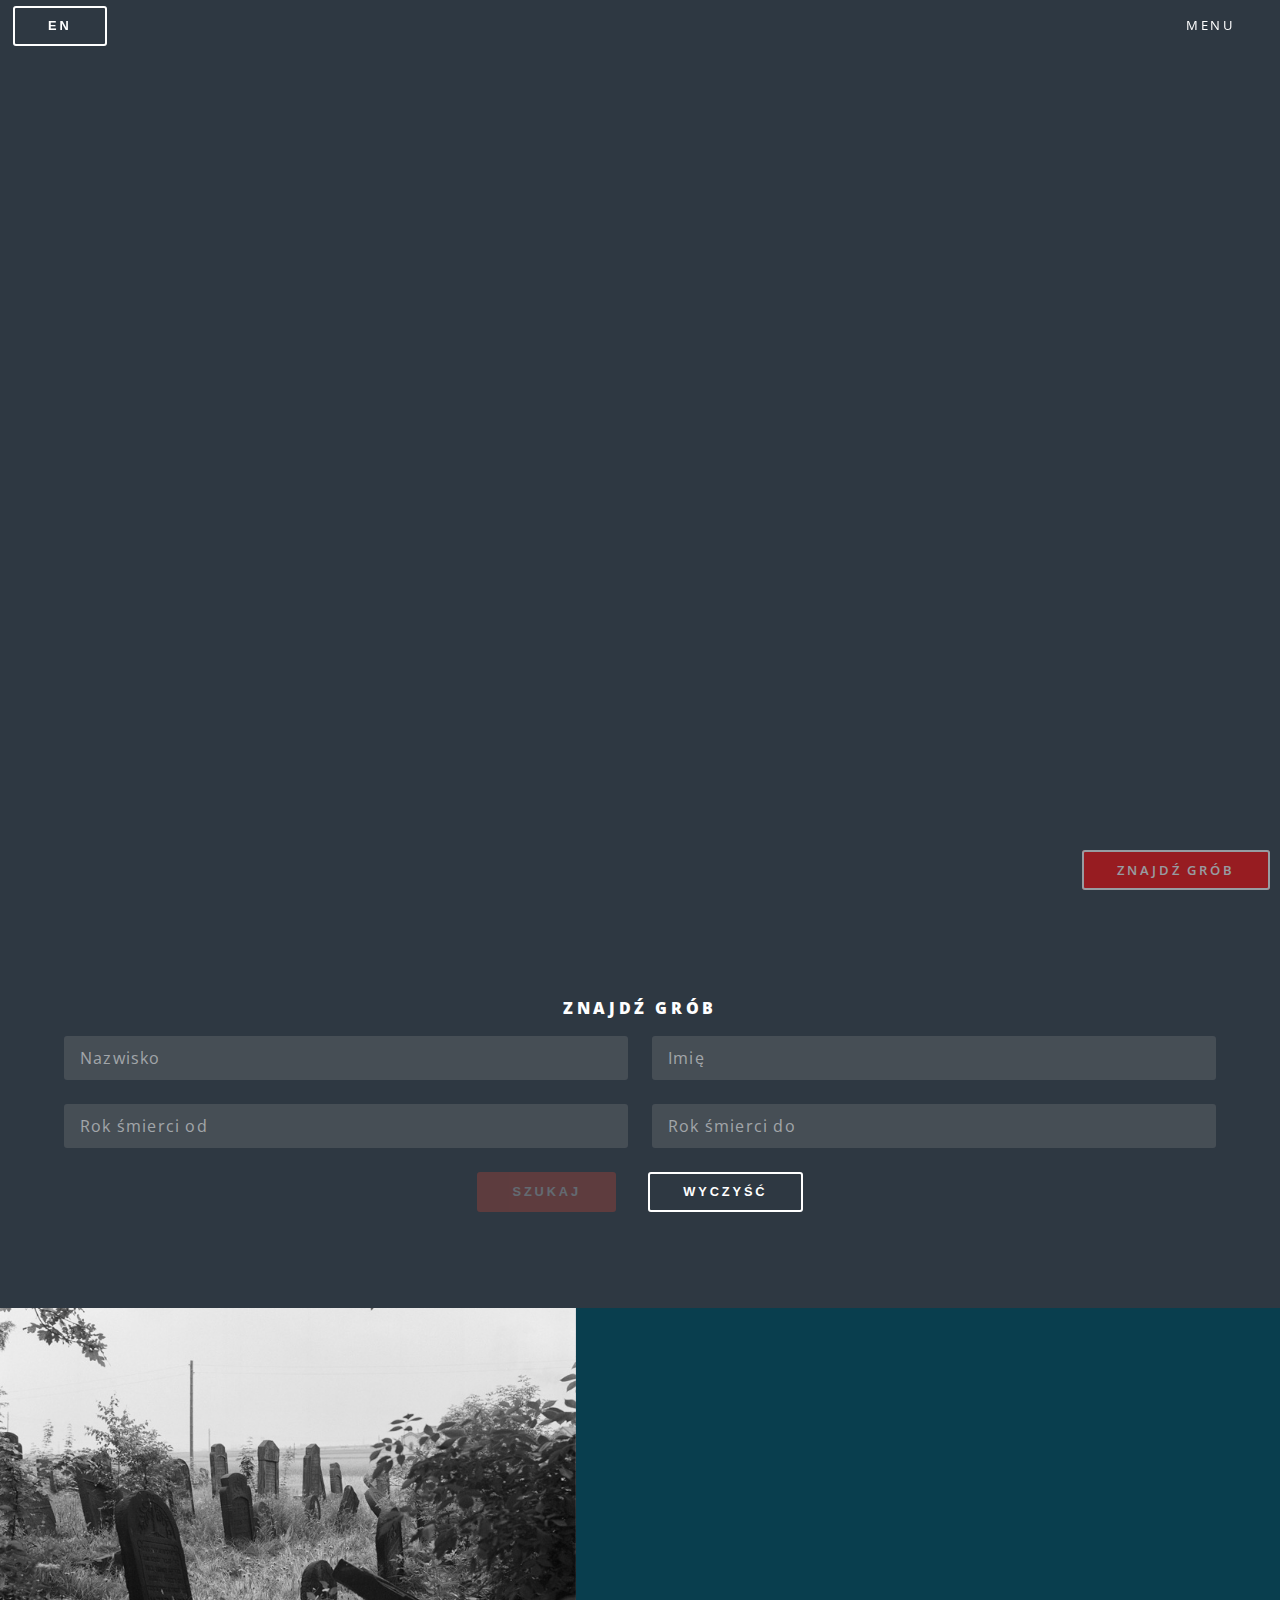
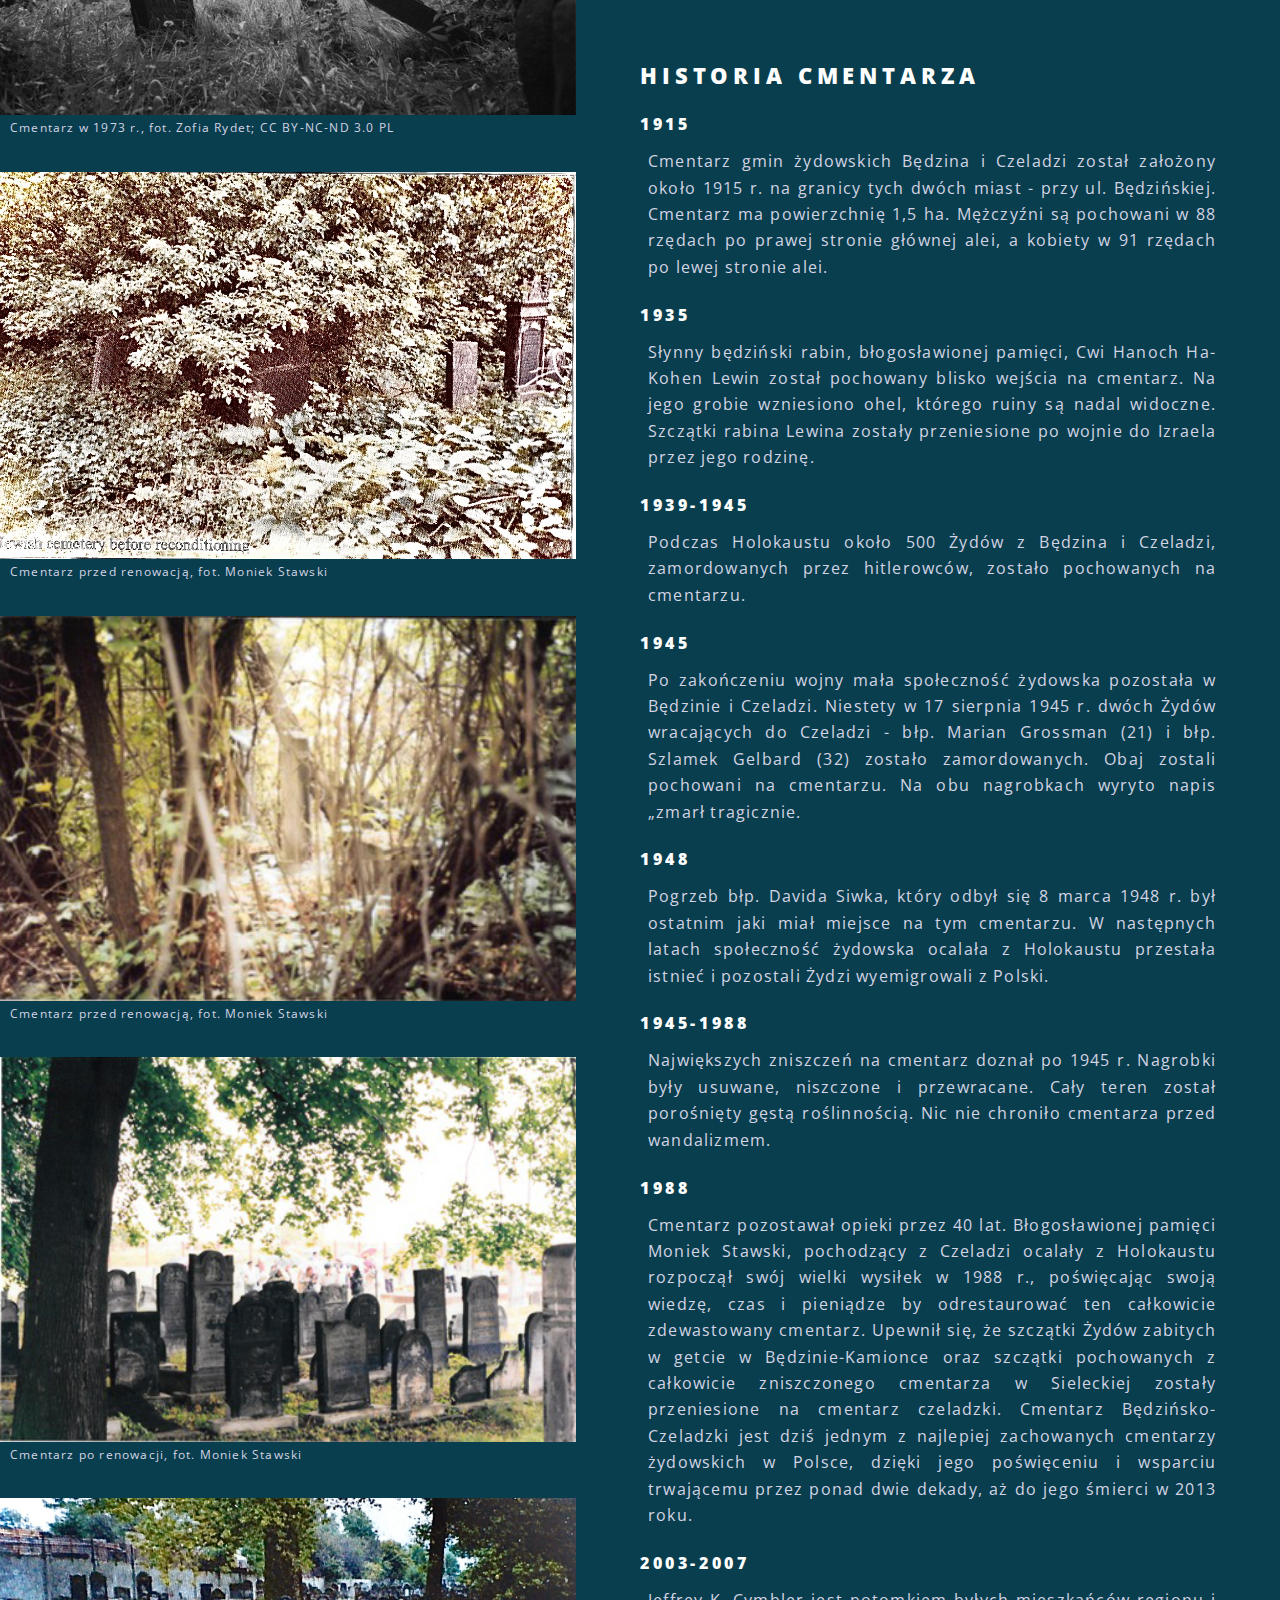
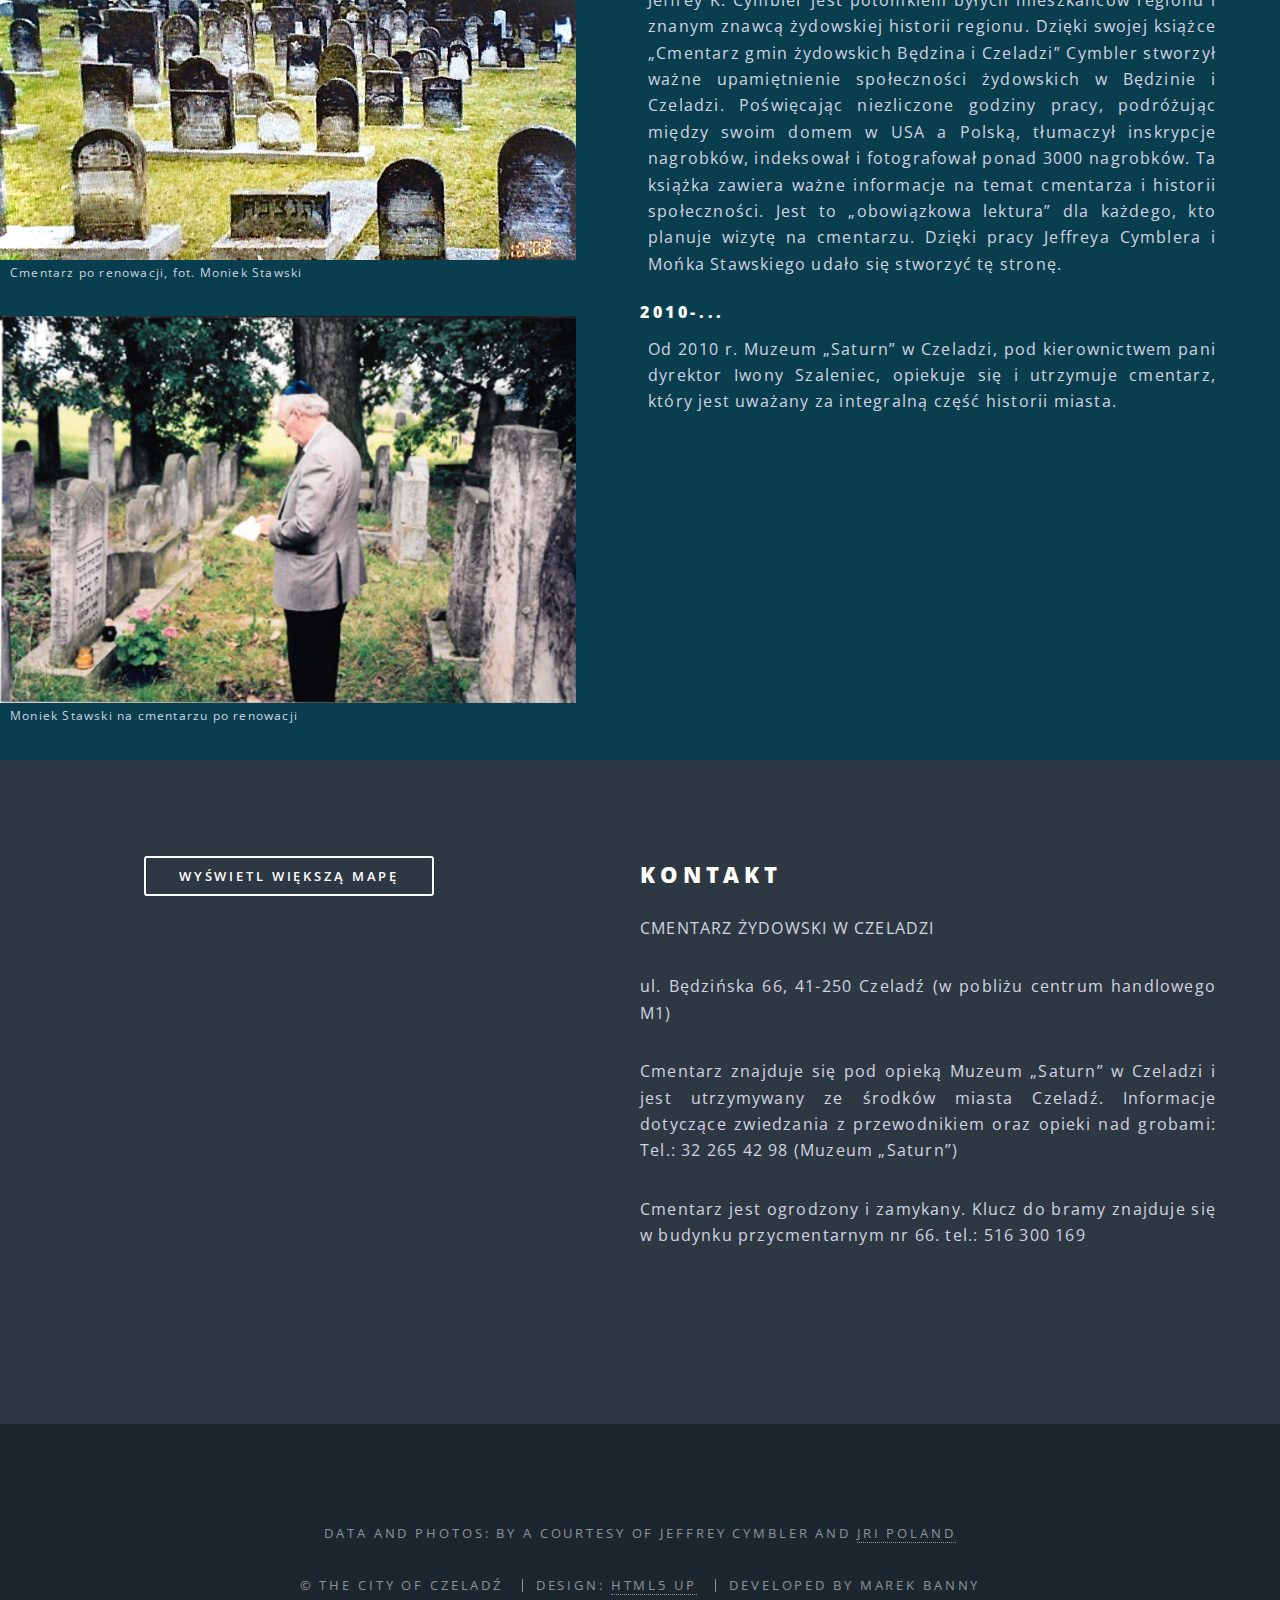
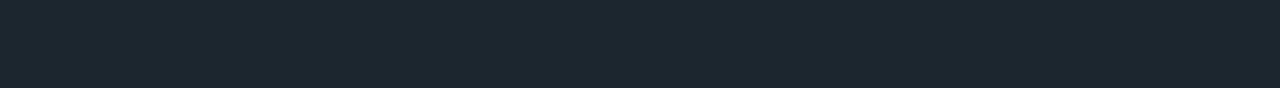
==== commit 74fb71f3: "Merged PR 44: 1. Add "app-lang" elements and correct file names for images (html)" ====
--- a/index.html
+++ b/index.html
@@ -22,10 +22,10 @@
 		<!-- Header -->
 		<header id="header" class="alt">
 			<div class="buttons">
-				<button type="button" id='language' class="button top-button" onclick='changeLanguage()'
-					app-lang="buttonLanguage"></button>
-				<a href="#findGrave" id='goToSearch' class="button top-button" app-lang="findGrave"></a>
-			</div>
+			<button type="button" id='language' class="button top-button" onclick='changeLanguage()'
+				app-lang="buttonLanguage"></button>
+			<a href="#findGrave" id='goToSearch' class="button top-button" app-lang="findGrave"></a>
+		</div>
 			<nav id="nav">
 				<ul>
 					<li class="special">
@@ -63,7 +63,7 @@
 						<div class="col-6 col-12-small">
 							<input type="text" name="firstName" id="first-name" value="" app-lang="firstName" />
 						</div>
-
+				
 
 						<div class="col-6 col-12-small">
 							<input type="text" name="deathYearFrom" id="death-year-from" value="" minlength="4"
@@ -114,124 +114,116 @@
 		<section id="history" class="wrapper alt style3">
 			<section class="spotlight">
 				<div class="image">
-					<figure class="figure">
-						<img src="images/pic01.jpg" alt="" />
-						<figcaption>podpis pod zdjeciem</figcaption>
-					</figure>
-					<figure class="figure">
-						<img src="images/pic01.jpg" alt="" />
-						<figcaption>podpis pod zdjeciem</figcaption>
-					</figure>
-					<figure class="figure">
-						<img src="images/pic01.jpg" alt="" />
-						<figcaption>podpis pod zdjeciem</figcaption>
-					</figure>
-					<figure class="figure">
-						<img src="images/pic01.jpg" alt="" />
-						<figcaption>podpis pod zdjeciem</figcaption>
-					</figure>
-					<figure class="figure">
-						<img src="images/pic01.jpg" alt="" />
-						<figcaption>podpis pod zdjeciem</figcaption>
-					</figure>
-					<figure class="figure">
-						<img src="images/pic01.jpg" alt="" />
-						<figcaption>podpis pod zdjeciem</figcaption>
-					</figure>
-
-				</div>
+
+				<figure class="figure">
+					<img src="images/pic01.jpg" alt=""/>
+					<p app-lang="figcaption1"></p>
+				</figure>
+				
+				<figure class="figure">
+					<img src="images/pic02.jpg" alt=""/>
+					<p app-lang="figcaption2"></p>
+				</figure>
+				
+				<figure class="figure">
+					<img src="images/pic03.jpg" alt=""/>
+					<p app-lang="figcaption2"></p>
+				</figure>
+				
+				<figure class="figure">
+					<img src="images/pic04.jpg" alt=""/>
+					<p app-lang="figcaption3"></p>
+				</figure>
+				
+				<figure class="figure">
+					<img src="images/pic05.jpg" alt=""/>
+					<p app-lang="figcaption3"></p>
+				</figure>
+				
+				<figure class="figure">
+					<img src="images/pic06.jpg" alt=""/>
+					<p app-lang="figcaption4"></p>
+				</figure>
+
+				</div>				
 				<div class="content">
 					<h2 app-lang="historyTitle1"></h2>
-
-					<ul class="calendar">
-
-						<li>
-							<h1>1915</h1>
-							<p app-lang="1915"></p>
-						</li>
-						<li>
-							<h1>1935</h1>
-							<p app-lang="1935"></p>
-						</li>
-						<li>
-							<h1>1939-1945</h1>
-							<p app-lang="1939-1945"></p>
-						</li>
-						<li>
-							<h1>1945</h1>
-							<p app-lang="1945"></p>
-						</li>
-						<li>
-							<h1>1948</h1>
-							<p app-lang="1948"></p>
-						</li>
-						<li>
-							<h1>1945-1988</h1>
-							<p app-lang="1945-1988"></p>
-						</li>
-						<li>
-							<h1>1988</h1>
-							<p app-lang="1988"></p>
-						</li>
-						<li>
-							<h1>2003-2007</h1>
-							<p app-lang="2003-2007"></p>
-						</li>
-						<li>
-							<h1>2010-...</h1>
-							<p app-lang="2010-..."></p>
-						</li>
-					</ul>
-
-			</section>
-
-			<!-- CTA -->
-			<section id="contact" class="wrapper style2 special">
-				<div class="inner">
-
-					<div class="flexWraper flexContactWrapper">
-						<div class="mapWrapper">
-							<a target="_blank" class="button map-button" jstcache="46"
-								href="https://maps.google.com/maps?ll=50.321084,19.099018&amp;z=16&amp;t=m&amp;hl=pl&amp;gl=PL&amp;mapclient=embed&amp;cid=7905590145445027496"
-								jsaction="mouseup:placeCard.largerMap" app-lang="viewLargerMap"></a>
-							<div class="bigMap">
-								<iframe
-									src="https://www.google.com/maps/embed?pb=!1m18!1m12!1m3!1d2547.437536397719!2d19.096828815759817!3d50.32108780455864!2m3!1f0!2f0!3f0!3m2!1i1024!2i768!4f13.1!3m3!1m2!1s0x4716d0efcf3a8b2f%3A0x6db64c5a07145ea8!2sCmentarz%20%C5%BCydowski!5e0!3m2!1spl!2spl!4v1580408458778!5m2!1spl!2spl"
-									width="450px" height="450px" frameborder="0" style="border:0;"
-									allowfullscreen=""></iframe>
-							</div>
-
-							<div class="smallMap">
-								<iframe
-									src="https://www.google.com/maps/embed?pb=!1m18!1m12!1m3!1d2547.437536397719!2d19.096828815759817!3d50.32108780455864!2m3!1f0!2f0!3f0!3m2!1i1024!2i768!4f13.1!3m3!1m2!1s0x4716d0efcf3a8b2f%3A0x6db64c5a07145ea8!2sCmentarz%20%C5%BCydowski!5e0!3m2!1spl!2spl!4v1580408458778!5m2!1spl!2spl"
-									width="250px" height="250px" frameborder="0" style="border:0;"
-									allowfullscreen=""></iframe>
-							</div>
-						</div>
-
-						<div class="contactWrapper">
-							<h2 app-lang="contact"></h2>
-							<p app-lang="contactPar1"></p>
-							<p app-lang="contactPar2"></p>
-							<p app-lang="contactPar3"></p>
-							<p app-lang="contactPar4"></p>
-						</div>
+					
+						<ul class="calendar">
+						<h1>1915</h1>
+						<li app-lang="1915"></li>	
+						<br>
+						<h1>1935</h1>								 
+						<li app-lang="1935"></li>								 
+						<br>
+						<h1>1939-1945</h1>
+						<li app-lang="1939-1945"></li>
+						<br>
+						<h1>1945</h1>
+						<li app-lang="1945"></li>
+						<br>
+						<h1>1948</h1>
+						<li app-lang="1948"></li>
+						<br>
+						<h1>1945-1988</h1>
+						<li app-lang="1945-1988"></li>
+						<br>
+						<h1>1988</h1>
+						<li app-lang="1988"></li>
+						<br>
+						<h1>2003-2007</h1>
+						<li app-lang="2003-2007"></li>
+						<br>
+						<h1>2010-...</h1>
+						<li app-lang="2010-..."></li>			
+						</ul>
+						<br>
+					</section>
+			
+		<!-- CTA -->
+		<section id="contact" class="wrapper style2 special">
+			<div class="inner">
+				
+				<div class="flexWraper flexContactWrapper">
+					<div class="mapWrapper">
+						<a target="_blank" class="button map-button" jstcache="46" href="https://maps.google.com/maps?ll=50.321084,19.099018&amp;z=16&amp;t=m&amp;hl=pl&amp;gl=PL&amp;mapclient=embed&amp;cid=7905590145445027496" jsaction="mouseup:placeCard.largerMap" app-lang="viewLargerMap"></a>
+						<div class="bigMap">
+							<iframe 
+								src="https://www.google.com/maps/embed?pb=!1m18!1m12!1m3!1d2547.437536397719!2d19.096828815759817!3d50.32108780455864!2m3!1f0!2f0!3f0!3m2!1i1024!2i768!4f13.1!3m3!1m2!1s0x4716d0efcf3a8b2f%3A0x6db64c5a07145ea8!2sCmentarz%20%C5%BCydowski!5e0!3m2!1spl!2spl!4v1580408458778!5m2!1spl!2spl"
+								width="450px" height="450px" frameborder="0" style="border:0;"
+								allowfullscreen=""></iframe>
+						</div>
+
+						<div class="smallMap">
+							<iframe
+								src="https://www.google.com/maps/embed?pb=!1m18!1m12!1m3!1d2547.437536397719!2d19.096828815759817!3d50.32108780455864!2m3!1f0!2f0!3f0!3m2!1i1024!2i768!4f13.1!3m3!1m2!1s0x4716d0efcf3a8b2f%3A0x6db64c5a07145ea8!2sCmentarz%20%C5%BCydowski!5e0!3m2!1spl!2spl!4v1580408458778!5m2!1spl!2spl"
+								width="250px" height="250px" frameborder="0" style="border:0;"
+								allowfullscreen=""></iframe>
+						</div>
+					</div>
+
+					<div class="contactWrapper">
+						<h2 app-lang="contact"></h2>
+						<p app-lang="contactPar1"></p>
+						<p app-lang="contactPar2"></p>
+						<p app-lang="contactPar3"></p>
+						<p app-lang="contactPar4"></p>
 					</div>
 				</div>
-			</section>
-
-			<!-- Footer -->
-			<footer id="footer">
-				<ul class="copyright">
-					<li>Data and photos: by a courtesy of Jeffrey Cymbler and <a href="https://jri-poland.org">JRI
-							Poland</a></li>
-				</ul>
-				<ul class="copyright">
-					<li>&copy; The city of Czeladź</li>
-					<li>Design: <a href="http://html5up.net">HTML5 UP</a></li>
-					<li>Developed by Marek Banny</li>
-				</ul>
-			</footer>
+			</div>
+		</section>
+
+		<!-- Footer -->
+		<footer id="footer">
+			<ul class="copyright">
+				<li>Data and photos: by a courtesy of Jeffrey Cymbler and <a href="https://jri-poland.org">JRI Poland</a></li>
+			</ul>
+			<ul class="copyright">
+				<li>&copy; The city of Czeladź</li>
+				<li>Design: <a href="http://html5up.net">HTML5 UP</a></li>
+				<li>Developed by Marek Banny</li>
+			</ul>
+		</footer>
 
 	</div>
 
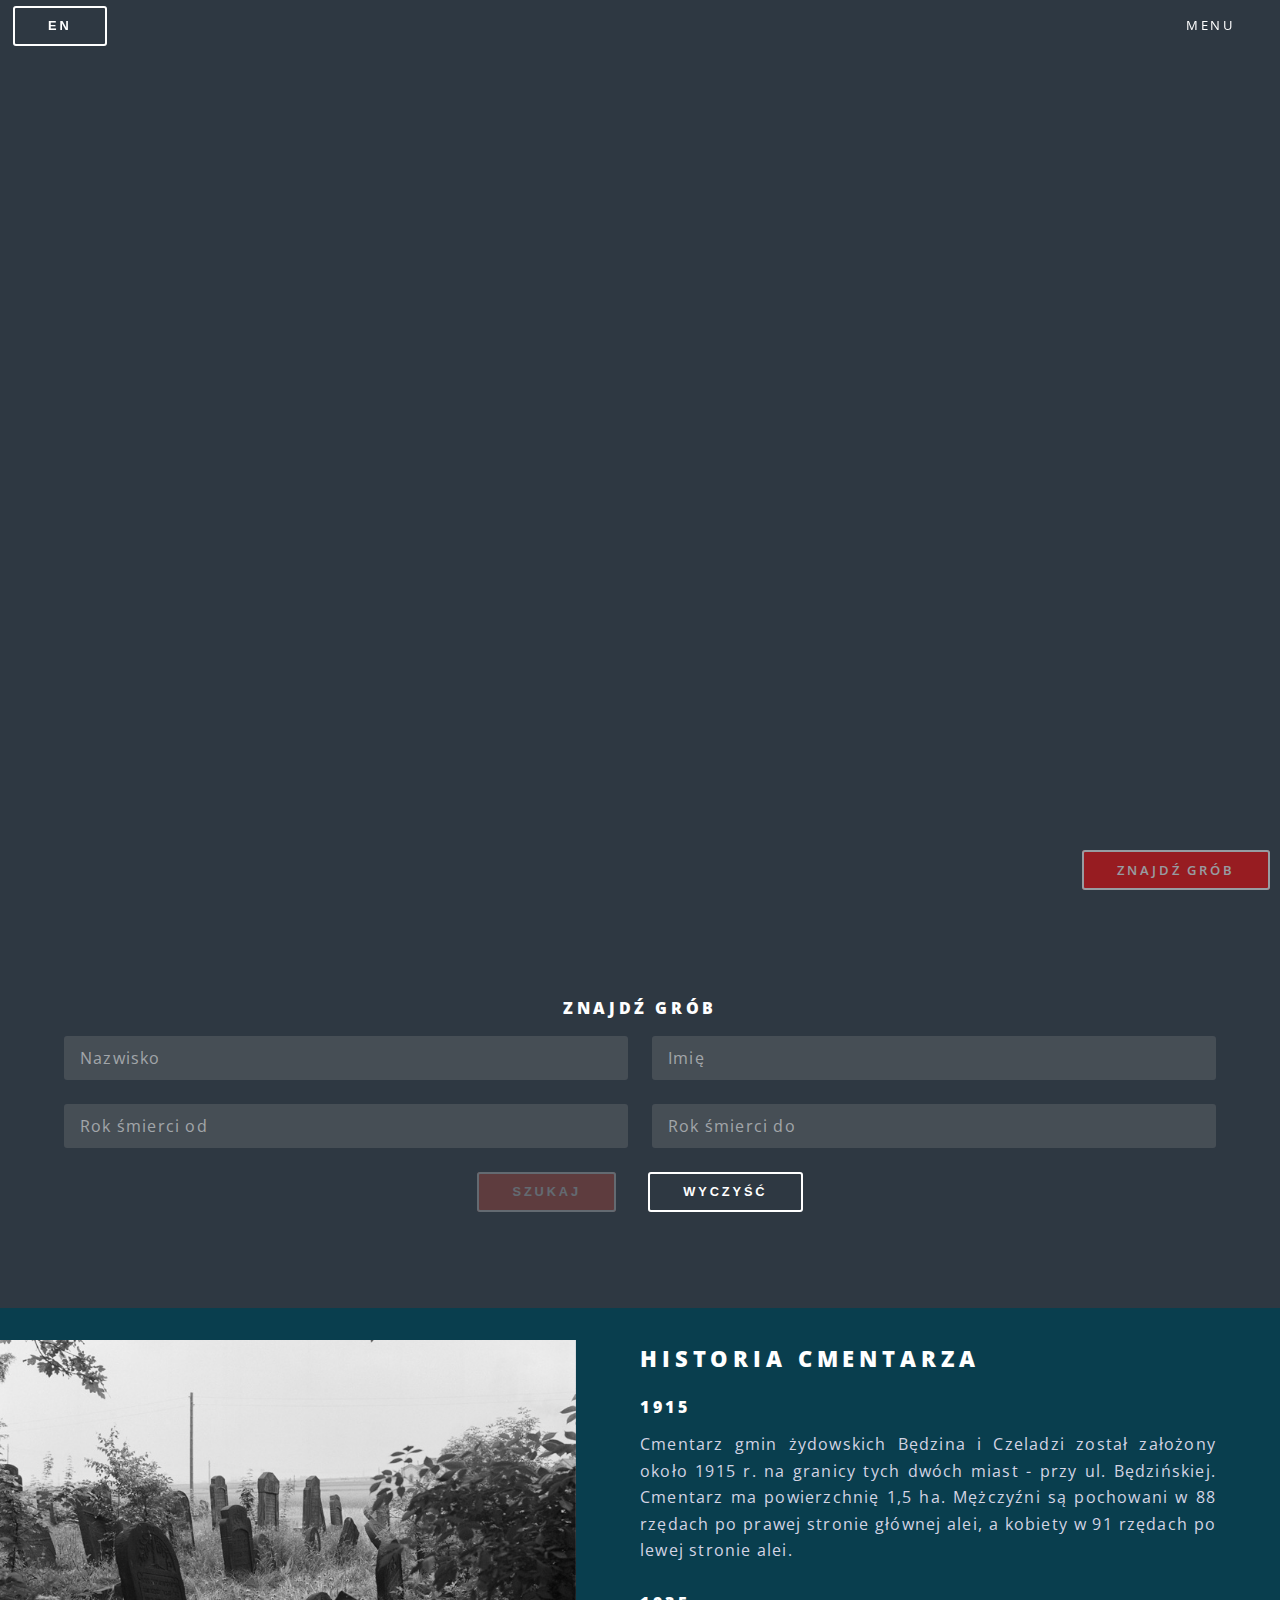
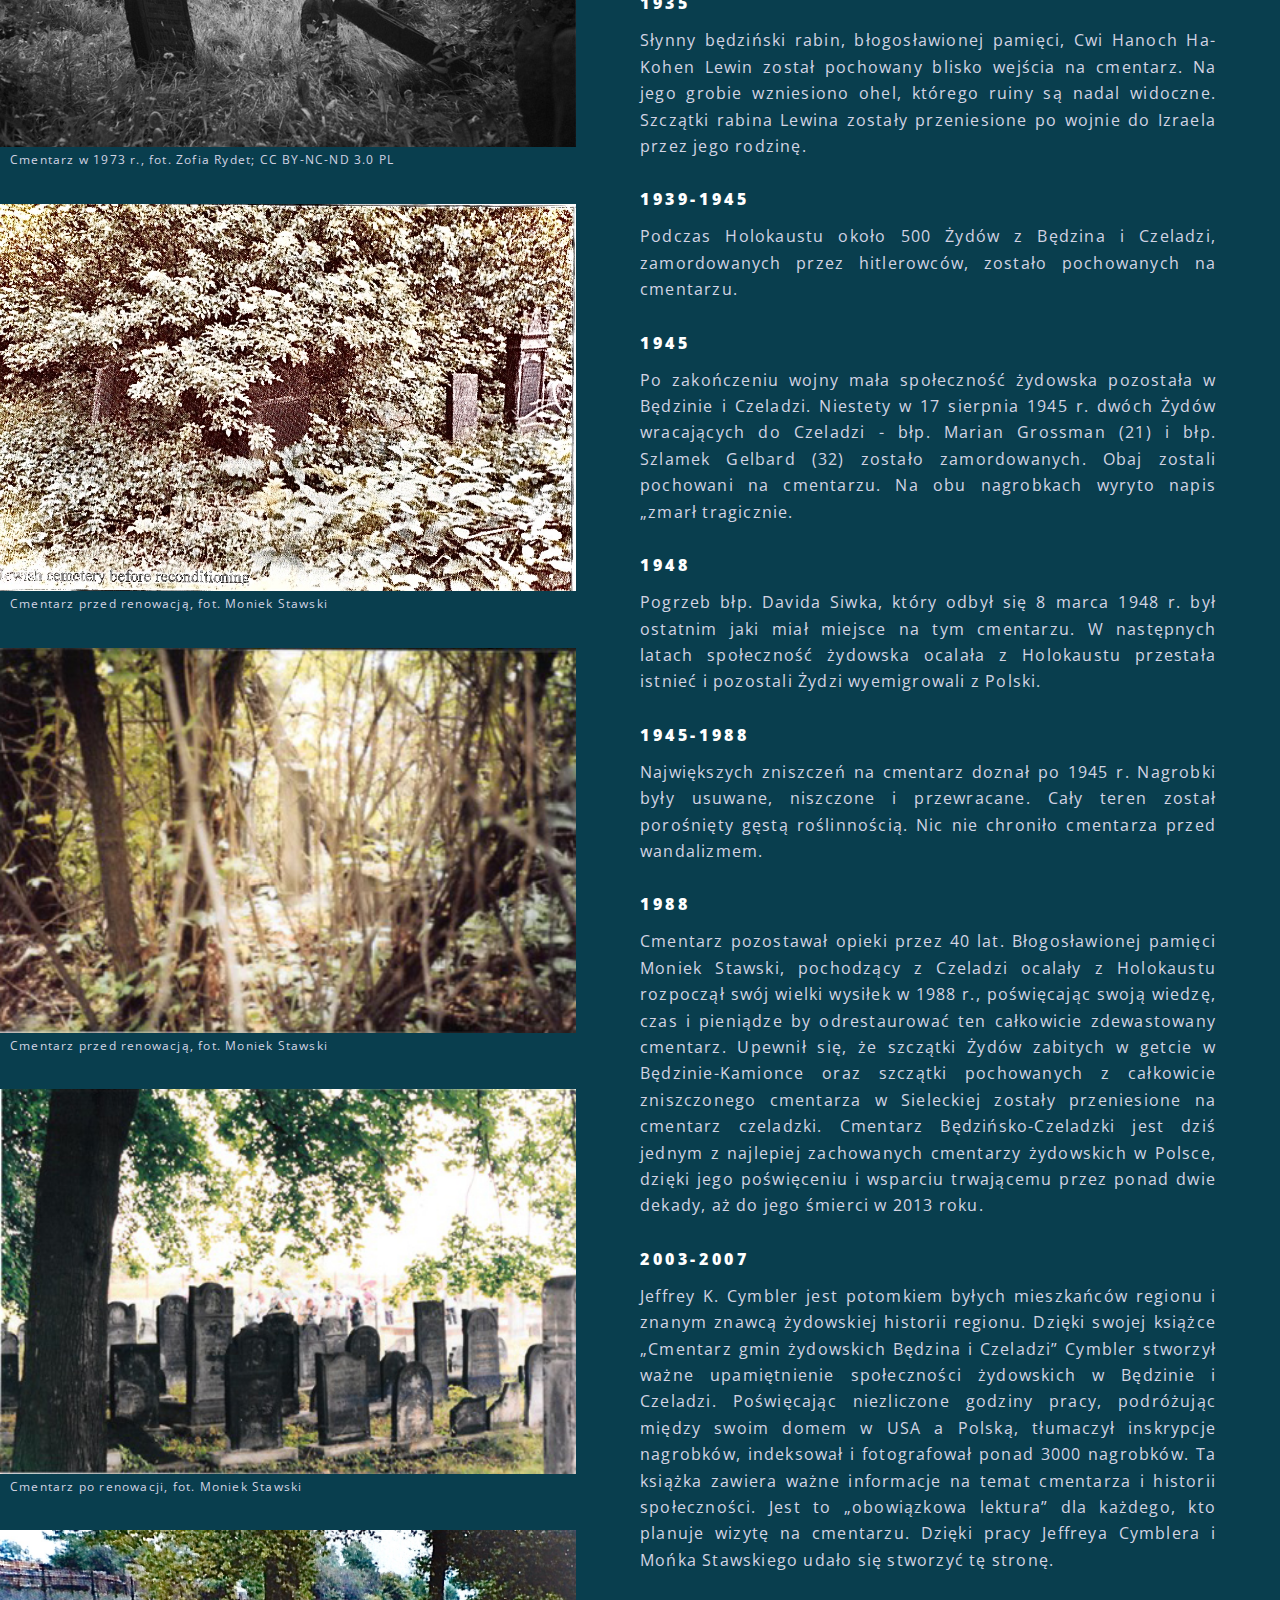
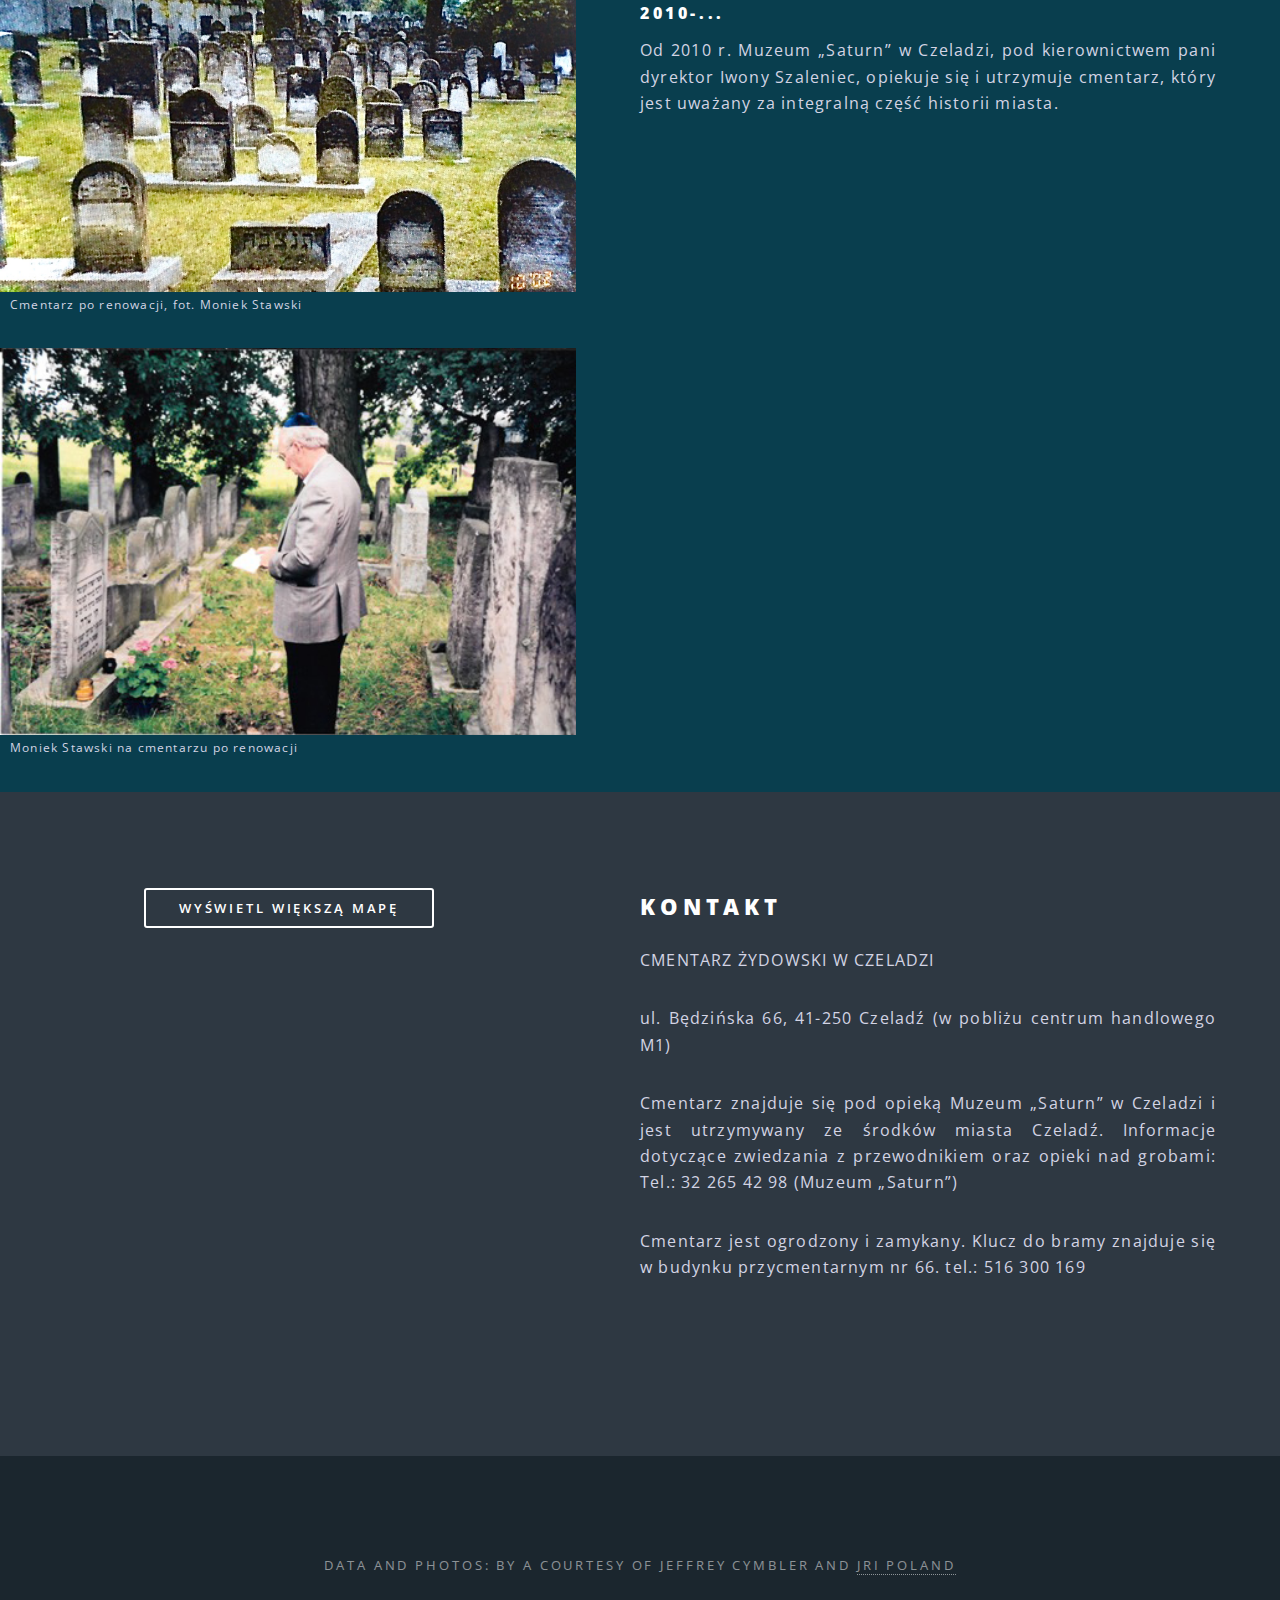
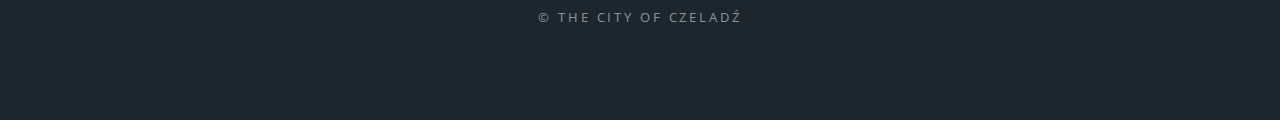
==== commit f77866fe: "adding white border for search button" ====
--- a/index.html
+++ b/index.html
@@ -22,10 +22,10 @@
 		<!-- Header -->
 		<header id="header" class="alt">
 			<div class="buttons">
-			<button type="button" id='language' class="button top-button" onclick='changeLanguage()'
-				app-lang="buttonLanguage"></button>
-			<a href="#findGrave" id='goToSearch' class="button top-button" app-lang="findGrave"></a>
-		</div>
+				<button type="button" id='language' class="button top-button" onclick='changeLanguage()'
+					app-lang="buttonLanguage"></button>
+				<a href="#findGrave" id='goToSearch' class="button top-button" app-lang="findGrave"></a>
+			</div>
 			<nav id="nav">
 				<ul>
 					<li class="special">
@@ -63,7 +63,7 @@
 						<div class="col-6 col-12-small">
 							<input type="text" name="firstName" id="first-name" value="" app-lang="firstName" />
 						</div>
-				
+
 
 						<div class="col-6 col-12-small">
 							<input type="text" name="deathYearFrom" id="death-year-from" value="" minlength="4"
@@ -111,84 +111,97 @@
 
 
 		<!-- History -->
-		<section id="history" class="wrapper alt style3">
-			<section class="spotlight">
+		<div id="history" class="wrapper alt style3">
+			<div class="spotlight history">
 				<div class="image">
 
-				<figure class="figure">
-					<img src="images/pic01.jpg" alt=""/>
-					<p app-lang="figcaption1"></p>
-				</figure>
-				
-				<figure class="figure">
-					<img src="images/pic02.jpg" alt=""/>
-					<p app-lang="figcaption2"></p>
-				</figure>
-				
-				<figure class="figure">
-					<img src="images/pic03.jpg" alt=""/>
-					<p app-lang="figcaption2"></p>
-				</figure>
-				
-				<figure class="figure">
-					<img src="images/pic04.jpg" alt=""/>
-					<p app-lang="figcaption3"></p>
-				</figure>
-				
-				<figure class="figure">
-					<img src="images/pic05.jpg" alt=""/>
-					<p app-lang="figcaption3"></p>
-				</figure>
-				
-				<figure class="figure">
-					<img src="images/pic06.jpg" alt=""/>
-					<p app-lang="figcaption4"></p>
-				</figure>
-
-				</div>				
+					<figure class="figure">
+						<img src="images/pic01.jpg" alt="" />
+						<p app-lang="figcaption1"></p>
+					</figure>
+
+					<figure class="figure">
+						<img src="images/pic02.jpg" alt="" />
+						<p app-lang="figcaption2"></p>
+					</figure>
+
+					<figure class="figure">
+						<img src="images/pic03.jpg" alt="" />
+						<p app-lang="figcaption2"></p>
+					</figure>
+
+					<figure class="figure">
+						<img src="images/pic04.jpg" alt="" />
+						<p app-lang="figcaption3"></p>
+					</figure>
+
+					<figure class="figure">
+						<img src="images/pic05.jpg" alt="" />
+						<p app-lang="figcaption3"></p>
+					</figure>
+
+					<figure class="figure">
+						<img src="images/pic06.jpg" alt="" />
+						<p app-lang="figcaption4"></p>
+					</figure>
+
+				</div>
 				<div class="content">
 					<h2 app-lang="historyTitle1"></h2>
-					
-						<ul class="calendar">
-						<h1>1915</h1>
-						<li app-lang="1915"></li>	
-						<br>
-						<h1>1935</h1>								 
-						<li app-lang="1935"></li>								 
-						<br>
-						<h1>1939-1945</h1>
-						<li app-lang="1939-1945"></li>
-						<br>
-						<h1>1945</h1>
-						<li app-lang="1945"></li>
-						<br>
-						<h1>1948</h1>
-						<li app-lang="1948"></li>
-						<br>
-						<h1>1945-1988</h1>
-						<li app-lang="1945-1988"></li>
-						<br>
-						<h1>1988</h1>
-						<li app-lang="1988"></li>
-						<br>
-						<h1>2003-2007</h1>
-						<li app-lang="2003-2007"></li>
-						<br>
-						<h1>2010-...</h1>
-						<li app-lang="2010-..."></li>			
-						</ul>
-						<br>
-					</section>
-			
+
+					<ul class="calendar">
+						<li>
+							<h1>1915</h1>
+							<p app-lang="1915"></p>
+						</li>
+						<li>
+							<h1>1935</h1>
+							<p app-lang="1935"></p>
+						</li>
+						<li>
+							<h1>1939-1945</h1>
+							<p app-lang="1939-1945"></p>
+						</li>
+						<li>
+							<h1>1945</h1>
+							<p app-lang="1945"></p>
+						</li>
+						<li>
+							<h1>1948</h1>
+							<p app-lang="1948"></p>
+						</li>
+						<li>
+							<h1>1945-1988</h1>
+							<p app-lang="1945-1988"></p>
+						</li>
+						<li>
+							<h1>1988</h1>
+							<p app-lang="1988"></p>
+						</li>
+						<li>
+							<h1>2003-2007</h1>
+							<p app-lang="2003-2007"></p>
+						</li>
+						<li>
+							<h1>2010-...</h1>
+							<p app-lang="2010-..."></p>
+						</li>
+					</ul>
+				</div>
+				</div>
+		</section>
+
 		<!-- CTA -->
 		<section id="contact" class="wrapper style2 special">
 			<div class="inner">
-				
+
 				<div class="flexWraper flexContactWrapper">
 					<div class="mapWrapper">
-						<a target="_blank" class="button map-button" jstcache="46" href="https://maps.google.com/maps?ll=50.321084,19.099018&amp;z=16&amp;t=m&amp;hl=pl&amp;gl=PL&amp;mapclient=embed&amp;cid=7905590145445027496" jsaction="mouseup:placeCard.largerMap" app-lang="viewLargerMap"></a>
+						<a target="_blank" class="button border-button" jstcache="46"
+							href="https://maps.google.com/maps?ll=50.321084,19.099018&amp;z=16&amp;t=m&amp;hl=pl&amp;gl=PL&amp;mapclient=embed&amp;cid=7905590145445027496"
+							jsaction="mouseup:placeCard.largerMap" app-lang="viewLargerMap"></a>
 						<div class="bigMap">
-							<iframe 
+							<iframe
 								src="https://www.google.com/maps/embed?pb=!1m18!1m12!1m3!1d2547.437536397719!2d19.096828815759817!3d50.32108780455864!2m3!1f0!2f0!3f0!3m2!1i1024!2i768!4f13.1!3m3!1m2!1s0x4716d0efcf3a8b2f%3A0x6db64c5a07145ea8!2sCmentarz%20%C5%BCydowski!5e0!3m2!1spl!2spl!4v1580408458778!5m2!1spl!2spl"
 								width="450px" height="450px" frameborder="0" style="border:0;"
 								allowfullscreen=""></iframe>
@@ -216,12 +229,11 @@
 		<!-- Footer -->
 		<footer id="footer">
 			<ul class="copyright">
-				<li>Data and photos: by a courtesy of Jeffrey Cymbler and <a href="https://jri-poland.org">JRI Poland</a></li>
+				<li>Data and photos: by a courtesy of Jeffrey Cymbler and <a href="https://jri-poland.org">JRI
+						Poland</a></li>
 			</ul>
 			<ul class="copyright">
 				<li>&copy; The city of Czeladź</li>
-				<li>Design: <a href="http://html5up.net">HTML5 UP</a></li>
-				<li>Developed by Marek Banny</li>
 			</ul>
 		</footer>
 
--- a/assets/css/main.css
+++ b/assets/css/main.css
@@ -2495,7 +2495,6 @@
 		button.primary,
 		.button.primary {
 			background-color: #ed4933;
-			box-shadow: none !important;
 			color: #ffffff !important;
 		}
 
@@ -4321,9 +4320,22 @@
 	text-indent: 10px;
 	font-size: 75%;
 }
-.map-button{
+.border-button{
 	box-shadow: inset 0 0 0 2px #fff !important;
 }
 
-
-
+.calendar li {
+	padding-left: 0em;
+}
+
+.spotlight.history{
+	align-items: flex-start;
+	padding-top: 0em;
+}
+
+.history .image{
+	padding-top: 2em;
+}
+
+
+
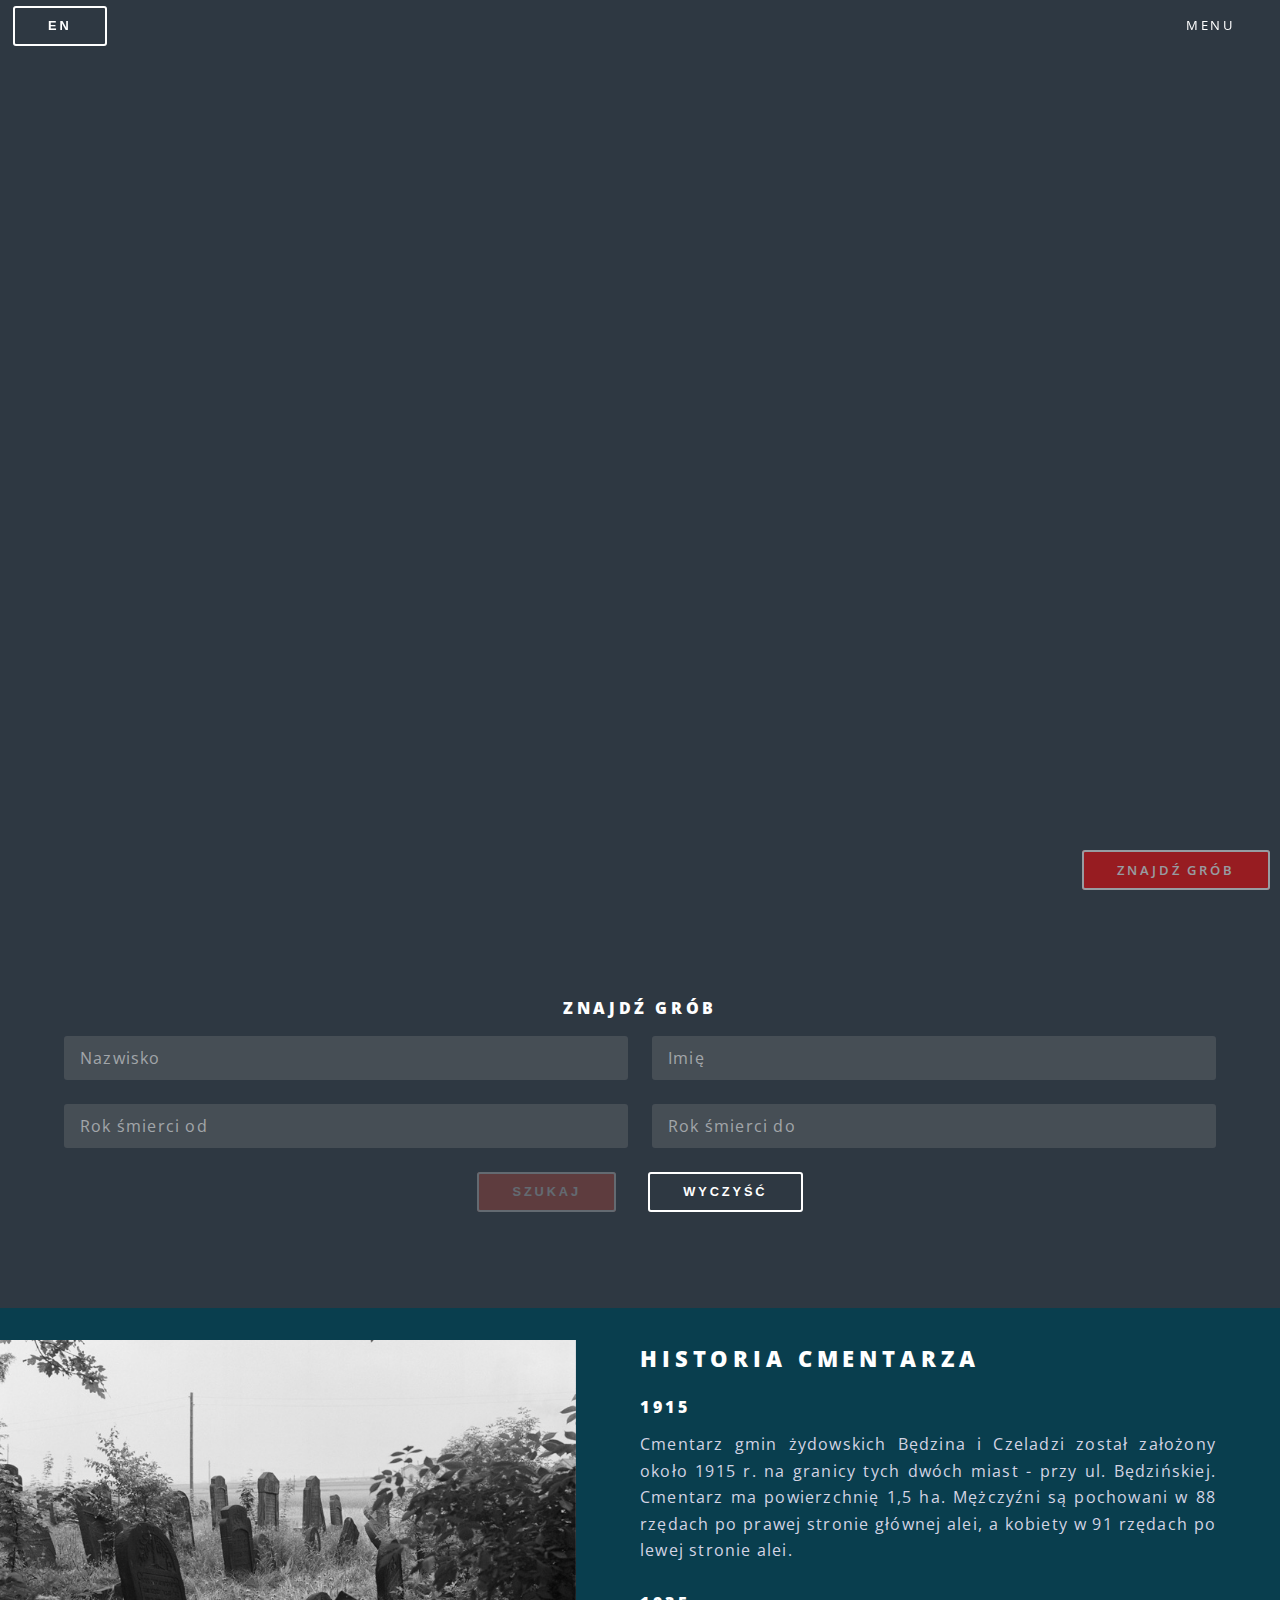
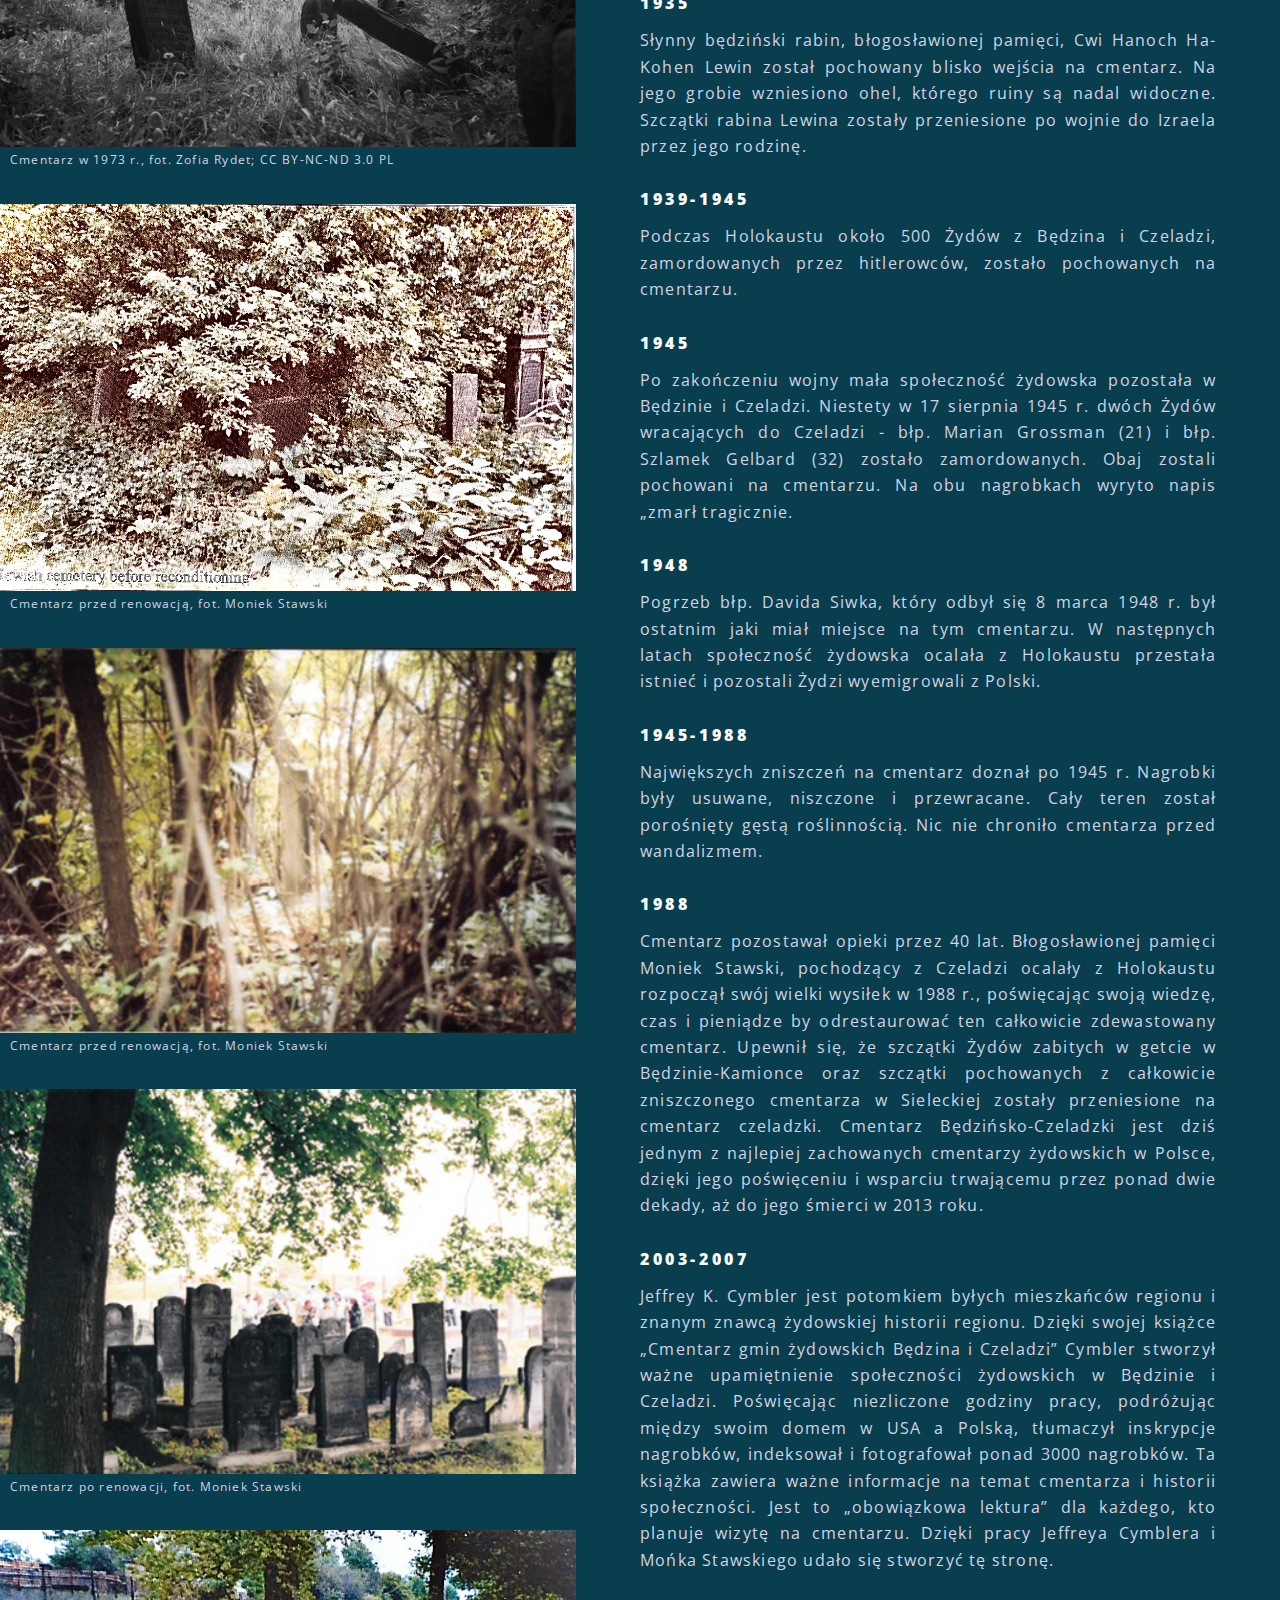
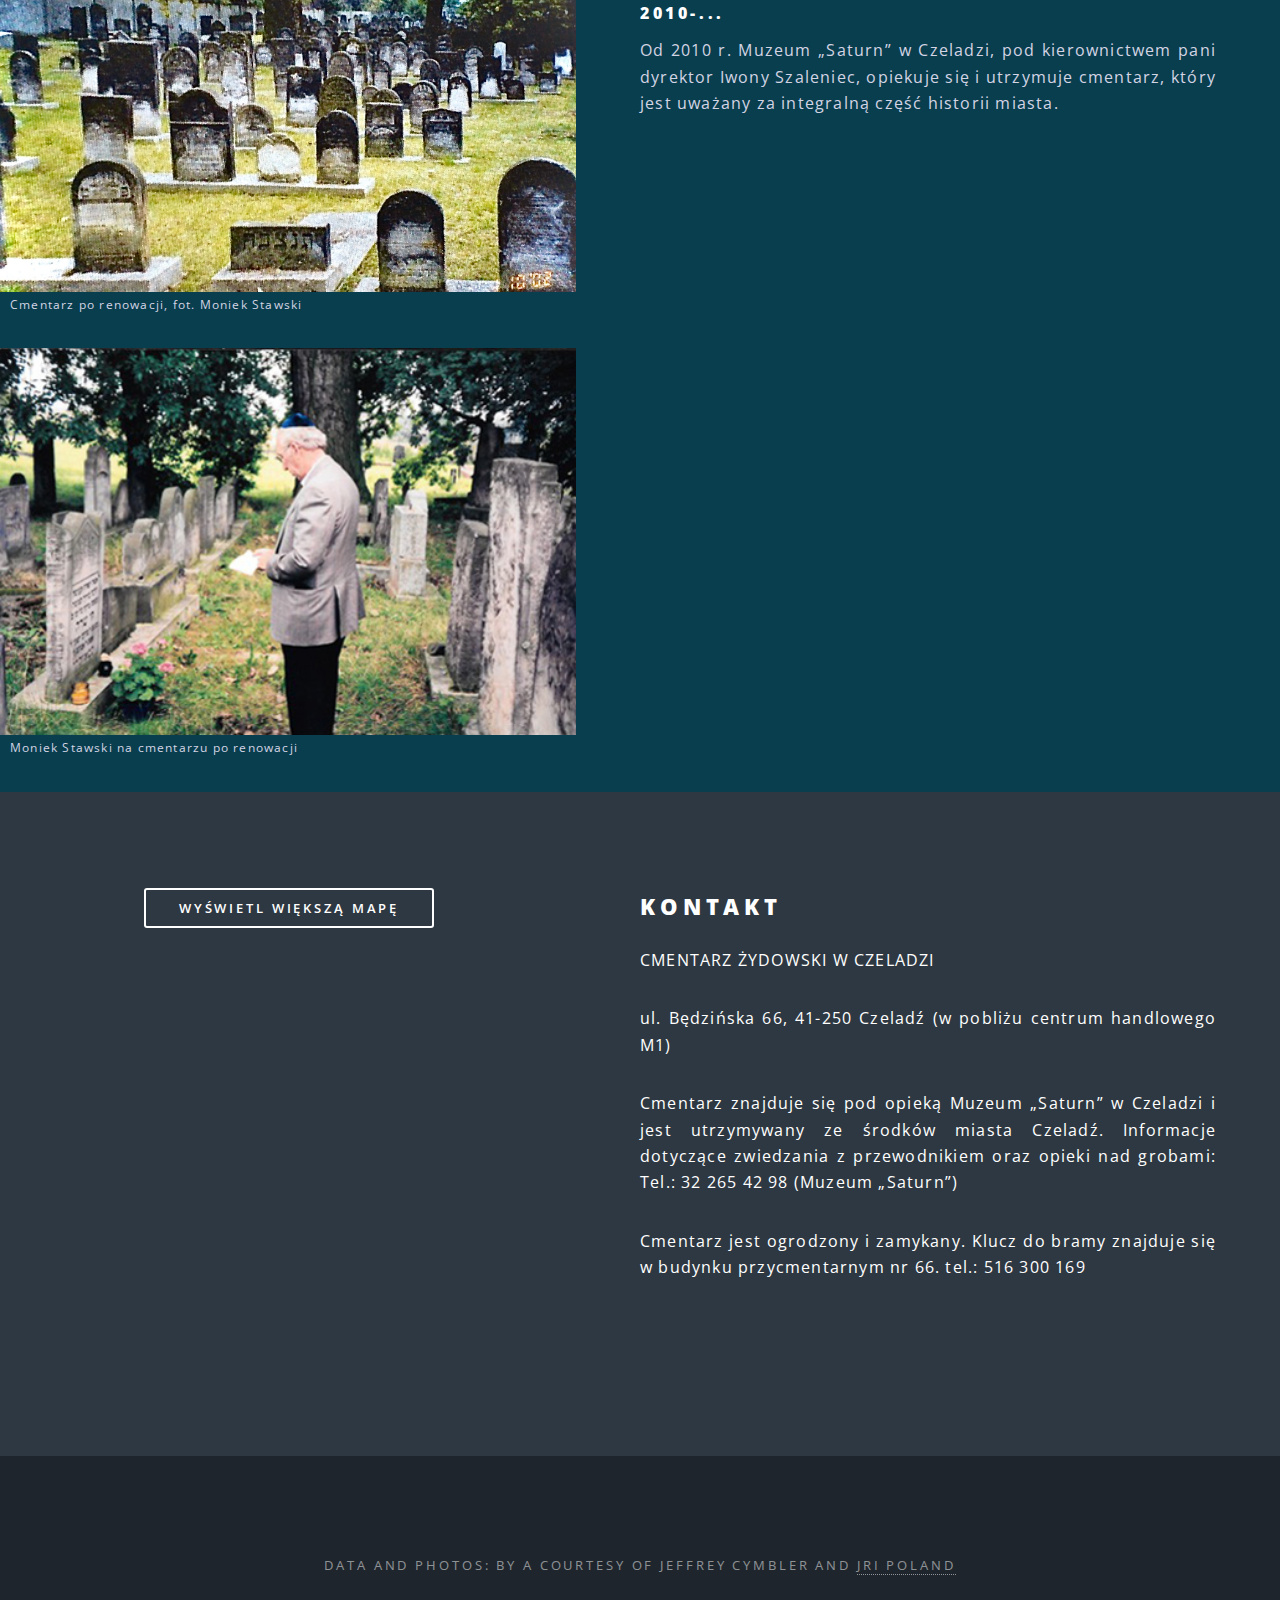
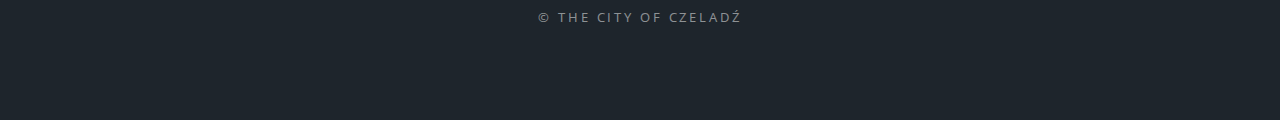
==== commit 573f298a: "Merged PR 50: section correction" ====
--- a/index.html
+++ b/index.html
@@ -111,7 +111,7 @@
 
 
 		<!-- History -->
-		<div id="history" class="wrapper alt style3">
+		<section id="history" class="wrapper alt style3">
 			<div class="spotlight history">
 				<div class="image">
 
@@ -188,7 +188,7 @@
 						</li>
 					</ul>
 				</div>
-				</div>
+			</div>
 		</section>
 
 		<!-- CTA -->
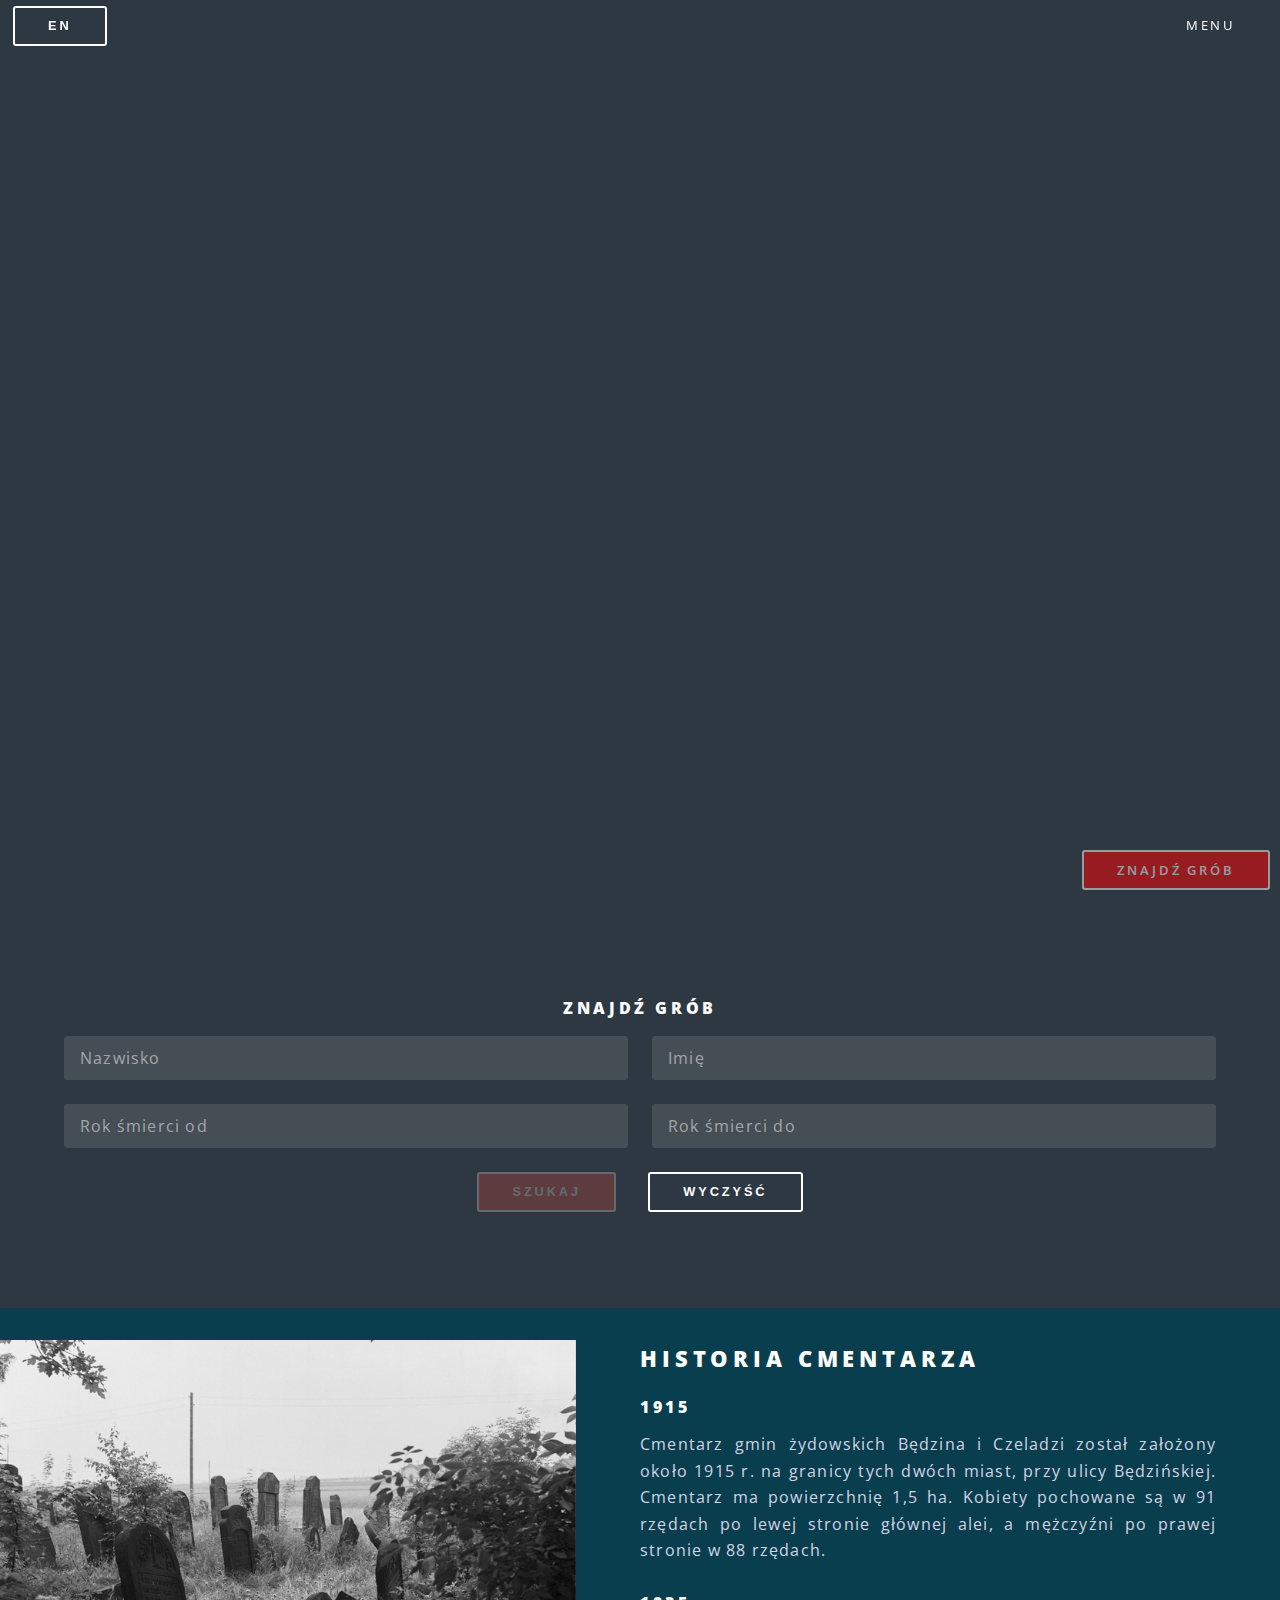
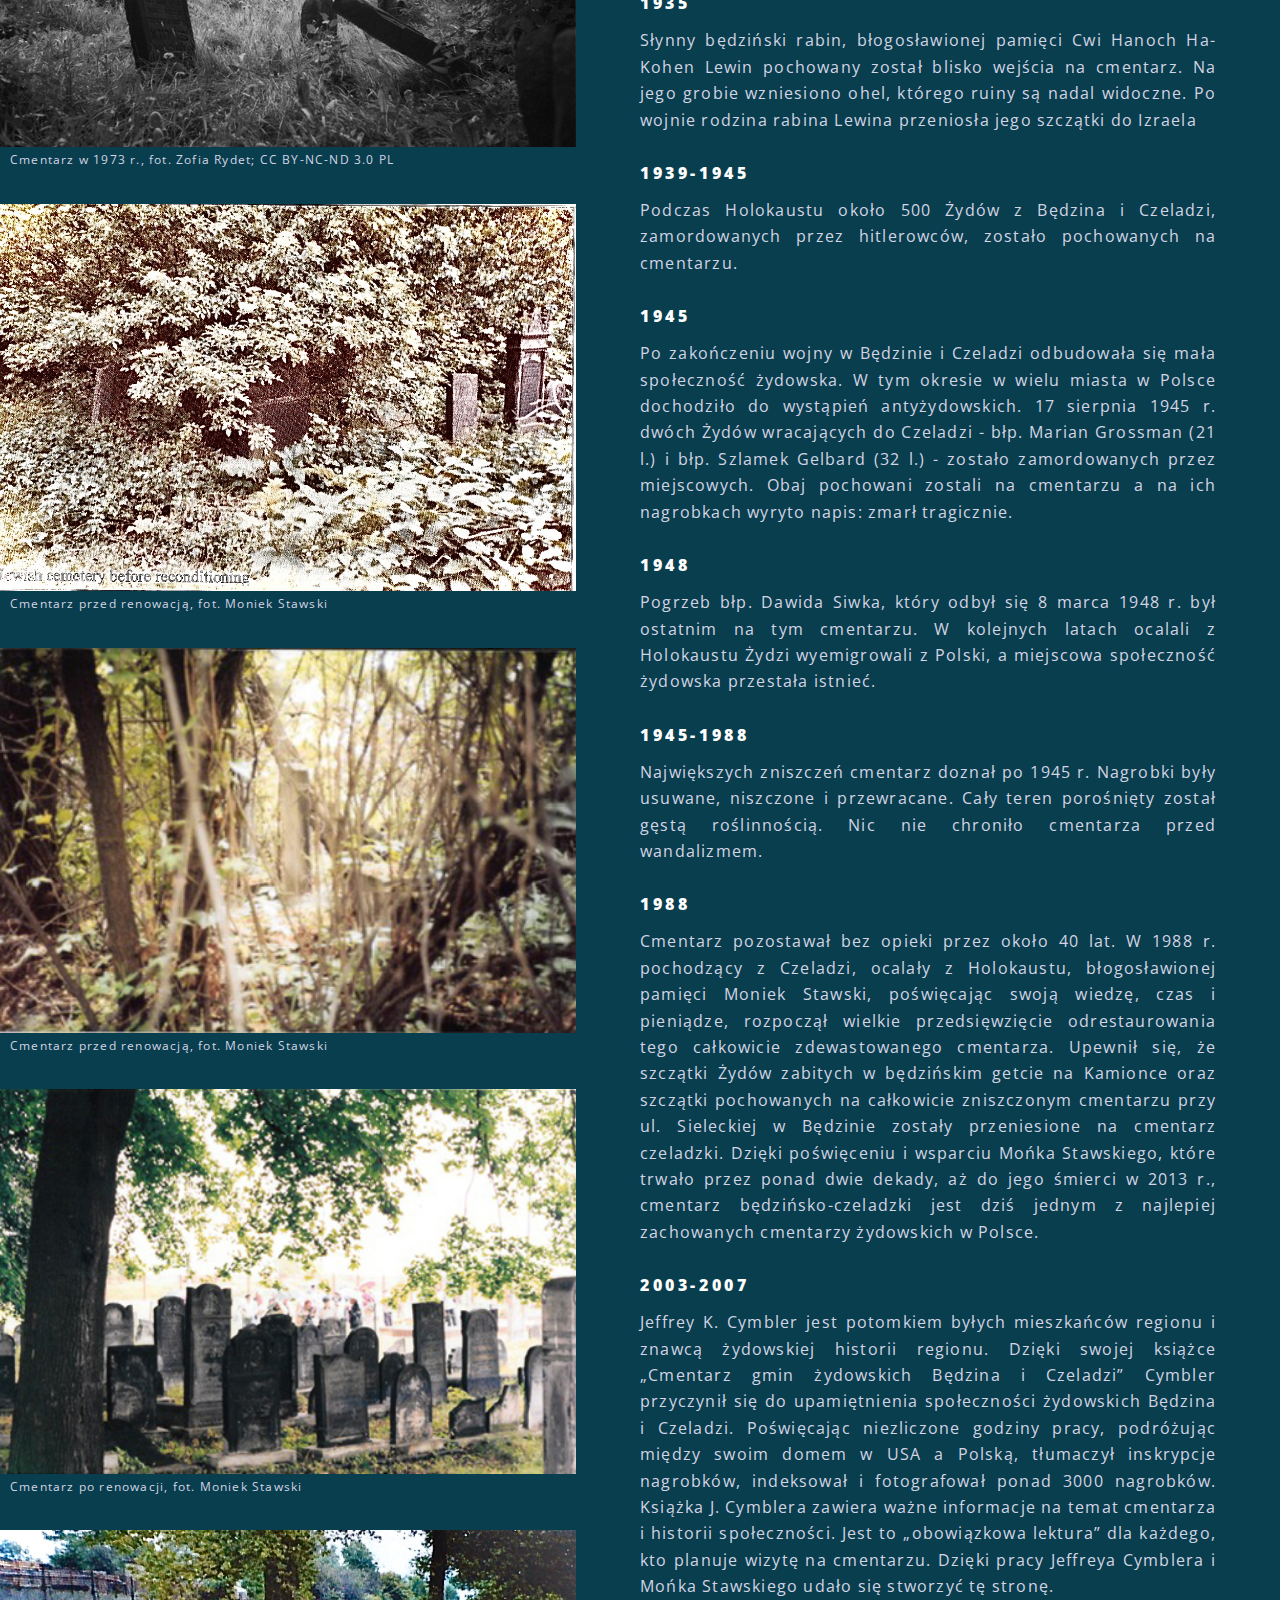
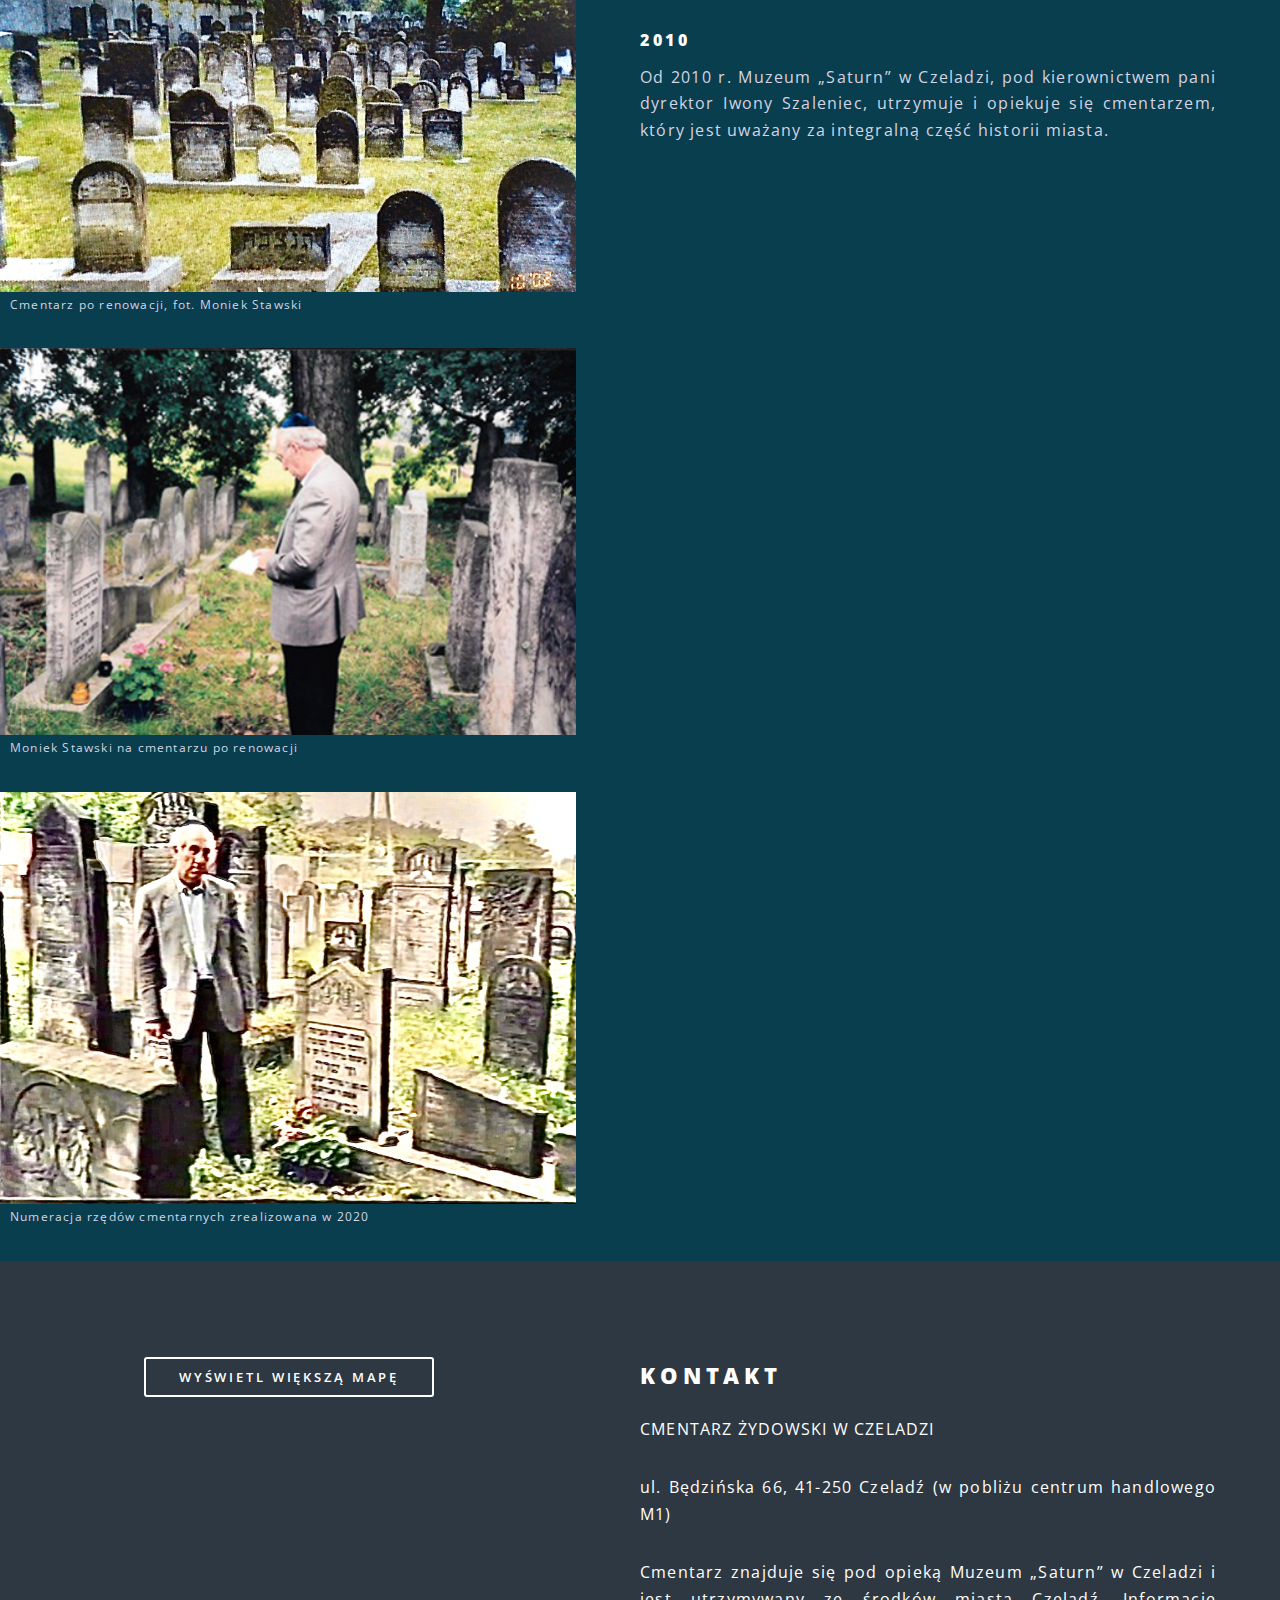
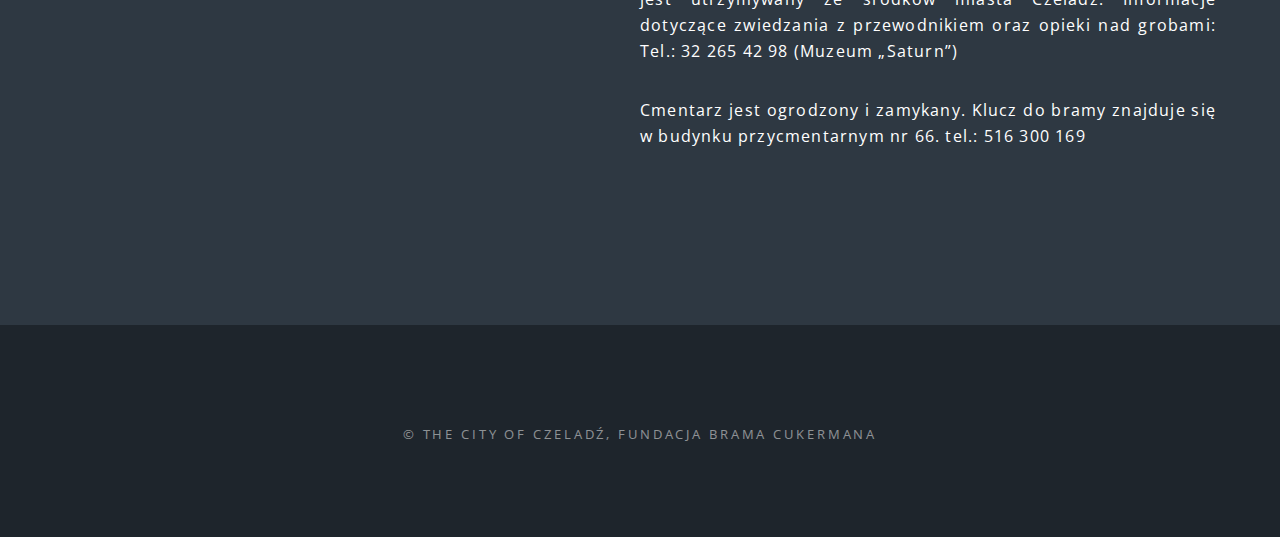
==== commit 3adc4698: "Add files via upload" ====
--- a/index.html
+++ b/index.html
@@ -1,255 +1,259 @@
-<!DOCTYPE HTML>
-<!--
-	Spectral by HTML5 UP
-	html5up.net | @ajlkn
-	Free for personal and commercial use under the CCA 3.0 license (html5up.net/license)
--->
-<html>
-
-<head>
-	<title>Jewish Cemetery in Czeladź</title>
-	<meta charset="utf-8" />
-	<meta name="viewport" content="width=device-width, initial-scale=1, user-scalable=no" />
-	<link rel="stylesheet" href="assets/css/main.css" />
-	<noscript>
-		<link rel="stylesheet" href="assets/css/noscript.css" /></noscript>
-</head>
-
-<body class="landing is-preload">
-
-	<!-- Page Wrapper -->
-	<div id="page-wrapper">
-		<!-- Header -->
-		<header id="header" class="alt">
-			<div class="buttons">
-				<button type="button" id='language' class="button top-button" onclick='changeLanguage()'
-					app-lang="buttonLanguage"></button>
-				<a href="#findGrave" id='goToSearch' class="button top-button" app-lang="findGrave"></a>
-			</div>
-			<nav id="nav">
-				<ul>
-					<li class="special">
-						<a href="#menu" class="menuToggle"><span>Menu</span></a>
-						<div id="menu">
-							<ul>
-								<li><a href="#banner" app-lang="home"></a></li>
-								<li><a href="#findGrave" app-lang="findGrave"></a></li>
-								<li><a href="#history" app-lang="historyCemetery"></a></li>
-								<li><a href="#contact" app-lang="contact"></a></li>
-
-							</ul>
-						</div>
-					</li>
-				</ul>
-			</nav>
-		</header>
-
-		<!-- Banner -->
-		<section id="banner">
-			<div class="inner">
-				<p app-lang="welcomeMessage"></p>
-			</div>
-		</section>
-
-		<section id="findGrave" class="wrapper style2 special">
-			<div class="inner">
-				<h4 app-lang="findGrave"></h4>
-				<form class="grave-form">
-					<div class="row gtr-uniform">
-						<div class="col-6 col-12-small">
-							<input type="text" name="lastName" id="last-name" value="" app-lang="lastName" />
-						</div>
-
-						<div class="col-6 col-12-small">
-							<input type="text" name="firstName" id="first-name" value="" app-lang="firstName" />
-						</div>
-
-
-						<div class="col-6 col-12-small">
-							<input type="text" name="deathYearFrom" id="death-year-from" value="" minlength="4"
-								maxlength="4" pattern="[0-9]{4}" app-lang="deathYearFrom" />
-						</div>
-						<div class="col-6 col-12-small">
-							<input type="text" name="deathYearTo" id="death-year-to" value="" app-lang="deathYearTo"
-								minlength="4" maxlength="4" pattern="[0-9]{4}" />
-						</div>
-
-
-						<div class="col-12">
-							<ul class="actions">
-								<li><button type="submit" class="button primary fit" name="submitButton" disabled
-										app-lang="search"></button></li>
-								<li><button type="reset" app-lang="reset"></button></li>
-							</ul>
-						</div>
-					</div>
-				</form>
-
-			</div>
-		</section>
-		<section id="results" class="wrapper style5 special">
-			<h4 id="gravesNumber"></h4>
-			<p app-lang="pressLine"></p>
-			<div class="table-wrapper">
-
-				<table>
-					<thead>
-						<tr>
-							<th></th>
-							<th app-lang="lastName"></th>
-							<th app-lang="names"></th>
-							<th app-lang="yearOfDeath"></th>
-							<th app-lang="age" class="bigscreen"></th>
-						</tr>
-					</thead>
-					<tbody id="graveRows">
-
-					</tbody>
-				</table>
-			</div>
-		</section>
-
-
-		<!-- History -->
-		<section id="history" class="wrapper alt style3">
-			<div class="spotlight history">
-				<div class="image">
-
-					<figure class="figure">
-						<img src="images/pic01.jpg" alt="" />
-						<p app-lang="figcaption1"></p>
-					</figure>
-
-					<figure class="figure">
-						<img src="images/pic02.jpg" alt="" />
-						<p app-lang="figcaption2"></p>
-					</figure>
-
-					<figure class="figure">
-						<img src="images/pic03.jpg" alt="" />
-						<p app-lang="figcaption2"></p>
-					</figure>
-
-					<figure class="figure">
-						<img src="images/pic04.jpg" alt="" />
-						<p app-lang="figcaption3"></p>
-					</figure>
-
-					<figure class="figure">
-						<img src="images/pic05.jpg" alt="" />
-						<p app-lang="figcaption3"></p>
-					</figure>
-
-					<figure class="figure">
-						<img src="images/pic06.jpg" alt="" />
-						<p app-lang="figcaption4"></p>
-					</figure>
-
-				</div>
-				<div class="content">
-					<h2 app-lang="historyTitle1"></h2>
-
-					<ul class="calendar">
-						<li>
-							<h1>1915</h1>
-							<p app-lang="1915"></p>
-						</li>
-						<li>
-							<h1>1935</h1>
-							<p app-lang="1935"></p>
-						</li>
-						<li>
-							<h1>1939-1945</h1>
-							<p app-lang="1939-1945"></p>
-						</li>
-						<li>
-							<h1>1945</h1>
-							<p app-lang="1945"></p>
-						</li>
-						<li>
-							<h1>1948</h1>
-							<p app-lang="1948"></p>
-						</li>
-						<li>
-							<h1>1945-1988</h1>
-							<p app-lang="1945-1988"></p>
-						</li>
-						<li>
-							<h1>1988</h1>
-							<p app-lang="1988"></p>
-						</li>
-						<li>
-							<h1>2003-2007</h1>
-							<p app-lang="2003-2007"></p>
-						</li>
-						<li>
-							<h1>2010-...</h1>
-							<p app-lang="2010-..."></p>
-						</li>
-					</ul>
-				</div>
-			</div>
-		</section>
-
-		<!-- CTA -->
-		<section id="contact" class="wrapper style2 special">
-			<div class="inner">
-
-				<div class="flexWraper flexContactWrapper">
-					<div class="mapWrapper">
-						<a target="_blank" class="button border-button" jstcache="46"
-							href="https://maps.google.com/maps?ll=50.321084,19.099018&amp;z=16&amp;t=m&amp;hl=pl&amp;gl=PL&amp;mapclient=embed&amp;cid=7905590145445027496"
-							jsaction="mouseup:placeCard.largerMap" app-lang="viewLargerMap"></a>
-						<div class="bigMap">
-							<iframe
-								src="https://www.google.com/maps/embed?pb=!1m18!1m12!1m3!1d2547.437536397719!2d19.096828815759817!3d50.32108780455864!2m3!1f0!2f0!3f0!3m2!1i1024!2i768!4f13.1!3m3!1m2!1s0x4716d0efcf3a8b2f%3A0x6db64c5a07145ea8!2sCmentarz%20%C5%BCydowski!5e0!3m2!1spl!2spl!4v1580408458778!5m2!1spl!2spl"
-								width="450px" height="450px" frameborder="0" style="border:0;"
-								allowfullscreen=""></iframe>
-						</div>
-
-						<div class="smallMap">
-							<iframe
-								src="https://www.google.com/maps/embed?pb=!1m18!1m12!1m3!1d2547.437536397719!2d19.096828815759817!3d50.32108780455864!2m3!1f0!2f0!3f0!3m2!1i1024!2i768!4f13.1!3m3!1m2!1s0x4716d0efcf3a8b2f%3A0x6db64c5a07145ea8!2sCmentarz%20%C5%BCydowski!5e0!3m2!1spl!2spl!4v1580408458778!5m2!1spl!2spl"
-								width="250px" height="250px" frameborder="0" style="border:0;"
-								allowfullscreen=""></iframe>
-						</div>
-					</div>
-
-					<div class="contactWrapper">
-						<h2 app-lang="contact"></h2>
-						<p app-lang="contactPar1"></p>
-						<p app-lang="contactPar2"></p>
-						<p app-lang="contactPar3"></p>
-						<p app-lang="contactPar4"></p>
-					</div>
-				</div>
-			</div>
-		</section>
-
-		<!-- Footer -->
-		<footer id="footer">
-			<ul class="copyright">
-				<li>Data and photos: by a courtesy of Jeffrey Cymbler and <a href="https://jri-poland.org">JRI
-						Poland</a></li>
-			</ul>
-			<ul class="copyright">
-				<li>&copy; The city of Czeladź</li>
-			</ul>
-		</footer>
-
-	</div>
-
-	<!-- Scripts -->
-	<script src="assets/js/jquery.min.js"></script>
-	<script src="assets/js/jquery.scrollex.min.js"></script>
-	<script src="assets/js/jquery.scrolly.min.js"></script>
-	<script src="assets/js/browser.min.js"></script>
-	<script src="assets/js/breakpoints.min.js"></script>
-	<script src="assets/js/util.js"></script>
-	<script src="assets/js/main.js"></script>
-	<script src="app.js"></script>
-
-
-</body>
-
+﻿<!DOCTYPE HTML>
+<!--
+	Spectral by HTML5 UP
+	html5up.net | @ajlkn
+	Free for personal and commercial use under the CCA 3.0 license (html5up.net/license)
+-->
+<html lang="en">
+
+<head>
+	<title>Jewish Cemetery in Czeladź</title>
+	<meta charset="utf-8" />
+	<meta name="viewport" content="width=device-width, initial-scale=1, user-scalable=no" />
+	<meta name="google-site-verification" content="tZ_gRQvYqN3xshKTPiOoXbsN0bRMPKId2Scn2ZHjIqM" />
+	<meta name="description" content="Jewish Cemetery in Czeladz, Cmentarz żydowski w Czeladzi, Cmentarz żydowski Będzina i Czeladzi, Jewish cemetery of Będzin and Czeladź"/>
+	<meta name="keywords" content="historia, cmentarz, żydowski, Żydzi, Będzin, Czeladź, Zagłębie, Dąbrowskie, Bedzińska, Stawski, wyszukiwarka grobów, judaizm, pochówki, holokaust, synagoga, Muzeum Saturn, history, Jewish, cemetery, graveyard, Bedzin, Bendin, Czeladz, Zaglembia, Zaglembie, burials, index, graves, Holocaust" />
+	<link rel="stylesheet" href="assets/css/main.css" />
+	<noscript>
+		<link rel="stylesheet" href="assets/css/noscript.css" /></noscript>
+</head>
+
+<body class="landing is-preload">
+
+	<!-- Page Wrapper -->
+	<div id="page-wrapper">
+		<!-- Header -->
+		<header id="header" class="alt">
+			<div class="buttons">
+				<button type="button" id='language' class="button top-button" onclick='changeLanguage()'
+					app-lang="buttonLanguage">PL</button>
+				<a href="#findGrave" id='goToSearch' class="button top-button" app-lang="findGrave">Find grave</a>
+			</div>
+			<nav id="nav">
+				<ul>
+					<li class="special">
+						<a href="#menu" class="menuToggle"><span>Menu</span></a>
+						<div id="menu">
+							<ul>
+								<li><a href="#banner" app-lang="home">Home</a></li>
+								<li><a href="#findGrave" app-lang="findGrave">Find grave</a></li>
+								<li><a href="#history" app-lang="historyCemetery">History of the cemetery</a></li>
+								<li><a href="#contact" app-lang="contact">Contact</a></li>
+
+							</ul>
+						</div>
+					</li>
+				</ul>
+			</nav>
+		</header>
+
+		<!-- Banner -->
+		<section id="banner">
+			<div class="inner">
+				<p app-lang="welcomeMessage">Welcome to the site of the Jewish cemetery in Czeladź</p>
+			</div>
+		</section>
+
+		<section id="findGrave" class="wrapper style2 special">
+			<div class="inner">
+				<h4 app-lang="findGrave">Find grave</h4>
+				<form class="grave-form">
+					<div class="row gtr-uniform">
+						<div class="col-6 col-12-small">
+							<input type="text" name="lastName" id="last-name" value="" app-lang="lastName" placeholder="Last Name"/>
+						</div>
+
+						<div class="col-6 col-12-small">
+							<input type="text" name="firstName" id="first-name" value="" app-lang="firstName" placeholder="First Name"/>
+						</div>
+
+
+						<div class="col-6 col-12-small">
+							<input type="text" name="deathYearFrom" id="death-year-from" value="" minlength="4"
+								maxlength="4" pattern="[0-9]{4}" app-lang="deathYearFrom" placeholder="Death year from"/>
+						</div>
+						<div class="col-6 col-12-small">
+							<input type="text" name="deathYearTo" id="death-year-to" value="" app-lang="deathYearTo"
+								minlength="4" maxlength="4" pattern="[0-9]{4}" placeholder="Death year to"/>
+						</div>
+
+
+						<div class="col-12">
+							<ul class="actions">
+								<li><button type="submit" class="button primary fit" name="submitButton" disabled
+										app-lang="search">Search</button></li>
+								<li><button type="reset" app-lang="reset">Reset</button></li>
+							</ul>
+						</div>
+					</div>
+				</form>
+
+			</div>
+		</section>
+		<section id="results" class="wrapper style5 special">
+			<h4 id="gravesNumber"></h4>
+			<p app-lang="pressLine"></p>
+			<div class="table-wrapper">
+
+				<table>
+					<thead>
+						<tr>
+							<th></th>
+							<th app-lang="lastName"></th>
+							<th app-lang="names"></th>
+							<th app-lang="yearOfDeath"></th>
+							<th app-lang="age" class="bigscreen"></th>
+						</tr>
+					</thead>
+					<tbody id="graveRows">
+
+					</tbody>
+				</table>
+			</div>
+		</section>
+
+
+		<!-- History -->
+		<section id="history" class="wrapper alt style3">
+			<div class="spotlight history">
+				<div class="image">
+
+					<figure class="figure">
+						<img src="images/pic01.jpg" alt="Jewish cemetery in Czeladz in 1973, photo Zofia Rydet; CC BY-NC-ND 3.0 PL" />
+						<p app-lang="figcaption1">Cemetery in 1973, photo Zofia Rydet; CC BY-NC-ND 3.0 PL</p>
+					</figure>
+
+					<figure class="figure">
+						<img src="images/pic02.jpg" alt="Jewish cemetery in Czeladz before renovation" />
+						<p app-lang="figcaption2">Cemetery before renovation</p>
+					</figure>
+
+					<figure class="figure">
+						<img src="images/pic03.jpg" alt="Jewish cemetery in Czeladz before renovation" />
+						<p app-lang="figcaption2">Cemetery before renovation</p>
+					</figure>
+
+					<figure class="figure">
+						<img src="images/pic04.jpg" alt="Jewish cemetery in Czeladz after renovation" />
+						<p app-lang="figcaption3">Cemetery after renovation</p>
+					</figure>
+
+					<figure class="figure">
+						<img src="images/pic05.jpg" alt="Jewish cemetery in Czeladz after renovation" />
+						<p app-lang="figcaption3">Cemetery after renovation</p>
+					</figure>
+
+					<figure class="figure">
+						<img src="images/pic06.jpg" alt="Moniek Stawski on the cemetery after renovation" />
+						<p app-lang="figcaption4">Moniek Stawski on the cemetery after renovation</p>
+					</figure>
+					
+					<figure class="figure">
+						<img src="images/pic07.jpg" alt="Jewish cemetery in Czeladz - rows numbering made in 2020" />
+						<p app-lang="figcaption5">Cemetery rows numbering made in 2020</p>
+					</figure>
+
+				</div>
+				<div class="content">
+					<h2 app-lang="historyTitle1">HISTORY OF THE CEMETERY</h2>
+
+					<ul class="calendar">
+						<li>
+							<h1>1915</h1>
+							<p app-lang="1915">The cemetery of the Jewish communities of Będzin and Czeladz was founded around 1915, on the border of both cities - at Będzińska street on 1.5ha. Men are buried in 88 grave rows to the right and women in 91 rows to the left of the center path.</p>
+						</li>
+						<li>
+							<h1>1935</h1>
+							<p app-lang="1935">Famous Bedzin Rabbi Zvi Chanoch HaKohen Levin ז”ל was buried near the entrance to the cemetery. An ohel was erected on the site of his grave. The ruins of the ohel are still visible. His remains were transferred to Israel after the war by his family.</p>
+						</li>
+						<li>
+							<h1>1939-1945</h1>
+							<p app-lang="1939-1945">During the Holocaust about 500 Jews from Bedzin and Czeladz, who were murdered by the Nazis, are buried at the cemetery.</p>
+						</li>
+						<li>
+							<h1>1945</h1>
+							<p app-lang="1945">After the Holocaust a small Jewish community was reestablished in Bedzin and Czeladz. Unfortunately, pogroms broke out in many towns after the war. On August 17th 1945 two Jewish men who had resettled in Czeladz, Marian Grossman (21) ז”ל and Szlamek Gelbard (32) ז”ל, were murdered by locals. Both are buried at the Czeladz cemetery. On each of their tombstones it states that they died a “tragic death”.</p>
+						</li>
+						<li>
+							<h1>1948</h1>
+							<p app-lang="1948">Dawid Siwek’s ז”ל funeral was the last funeral that took place in the cemetery on March 8th 1948. At the same time the post Holocaust Jewish community was liquidated as the remaining Jews emigrated from Poland.</p>
+						</li>
+						<li>
+							<h1>1945-1988</h1>
+							<p app-lang="1945-1988">Most of the destruction to the cemetery took place after 1945. Tombstones were removed, destroyed, toppled over and the entire area was overgrown with vegetation. There was nothing to protect the cemetery from vandalism.</p>
+						</li>
+						<li>
+							<h1>1988</h1>
+							<p app-lang="1988">The cemetery was not maintained at all for over 40 years. Moniek Stawski ז”ל, Holocaust  survivor and Czeladz native, began with his enormous effort in 1988 and provided his know-how, time and money to restore the completely devastated cemetery. Moniek Stawski ז”ל made sure that the remains of the Jews killed in the Kamionka-Bedzin Ghetto as well as the remains of the Jews from the totally destroyed Sielecka cemetery were moved to the Bedzin-Czeladz cemetary. The Bedzin-Czeladz cemetery today is one of the best preserved Jewish cemeteries in Poland, thanks to his continued dedication and support for over two decades until his passing in 2013.</p>
+						</li>
+						<li>
+							<h1>2003-2007</h1>
+							<p app-lang="2003-2007">A New York based genealogist, Jeffrey K. Cymbler, researched the history of the Czeladź cemetery and its tombstones, culminating in a book "Cemetery of Jewish Communities Będzin and Czeladź Poland".</p>
+						</li>
+						<li>
+							<h1>2010</h1>
+							<p app-lang="2010">"Museum 'Saturn' of Czeladz, under the leadership of Director Mrs. Iwona Szaleniec, is looking after and maintaining the cemetary which is regarded as an integral part of the history of the town.</p>
+						</li>
+					</ul>
+				</div>
+			</div>
+		</section>
+
+		<!-- CTA -->
+		<section id="contact" class="wrapper style2 special">
+			<div class="inner">
+
+				<div class="flexWraper flexContactWrapper">
+					<div class="mapWrapper">
+						<a target="_blank" rel="noopener" class="button border-button" jstcache="46"
+							href="https://maps.google.com/maps?ll=50.321084,19.099018&amp;z=16&amp;t=m&amp;hl=pl&amp;gl=PL&amp;mapclient=embed&amp;cid=7905590145445027496"
+							jsaction="mouseup:placeCard.largerMap" app-lang="viewLargerMap">View larger map</a>
+						<div class="bigMap">
+							<iframe title="Map"
+								src="https://www.google.com/maps/embed?pb=!1m18!1m12!1m3!1d2547.437536397719!2d19.096828815759817!3d50.32108780455864!2m3!1f0!2f0!3f0!3m2!1i1024!2i768!4f13.1!3m3!1m2!1s0x4716d0efcf3a8b2f%3A0x6db64c5a07145ea8!2sCmentarz%20%C5%BCydowski!5e0!3m2!1spl!2spl!4v1580408458778!5m2!1spl!2spl"
+								width="450px" height="450px" frameborder="0" style="border:0;"
+								allowfullscreen=""></iframe>
+						</div>
+
+						<div class="smallMap">
+							<iframe title="Map"
+								src="https://www.google.com/maps/embed?pb=!1m18!1m12!1m3!1d2547.437536397719!2d19.096828815759817!3d50.32108780455864!2m3!1f0!2f0!3f0!3m2!1i1024!2i768!4f13.1!3m3!1m2!1s0x4716d0efcf3a8b2f%3A0x6db64c5a07145ea8!2sCmentarz%20%C5%BCydowski!5e0!3m2!1spl!2spl!4v1580408458778!5m2!1spl!2spl"
+								width="250px" height="250px" frameborder="0" style="border:0;"
+								allowfullscreen=""></iframe>
+						</div>
+					</div>
+
+					<div class="contactWrapper">
+						<h2 app-lang="contact"></h2>
+						<p app-lang="contactPar1">JEWISH CEMETERY IN CZELADŹ</p>
+						<p app-lang="contactPar2">ul. Będzińska 66 41-250 Czeladź (near the M1 shopping center)</p>
+						<p app-lang="contactPar3">The cemetery is under care of the „Saturn” Museum in Czeladź and it is maintained by the city of Czeladź. Detailed information on sightseeing and caring for graves: Tel .: 32 265 42 98 („Saturn” Museum)</p>
+						<p app-lang="contactPar4">The cemetery is fenced and closed. The key to the gate is at the house no. 66., near to the cemetery entrance. Tel .: + 48 516 300 169</p>
+					</div>
+				</div>
+			</div>
+		</section>
+
+		<!-- Footer -->
+		<footer id="footer">
+			<ul class="copyright">
+				<li>&copy; The city of Czeladź, Fundacja Brama Cukermana</li>
+			</ul>
+		</footer>
+
+	</div>
+
+	<!-- Scripts -->
+	<script src="assets/js/jquery.min.js"></script>
+	<script src="assets/js/jquery.scrollex.min.js"></script>
+	<script src="assets/js/jquery.scrolly.min.js"></script>
+	<script src="assets/js/browser.min.js"></script>
+	<script src="assets/js/breakpoints.min.js"></script>
+	<script src="assets/js/util.js"></script>
+	<script src="assets/js/main.js"></script>
+	<script src="app.js"></script>
+
+
+</body>
+
 </html>--- a/assets/css/main.css
+++ b/assets/css/main.css
@@ -1,4341 +1,4345 @@
-@import url(fontawesome-all.min.css);
-@import url("https://fonts.googleapis.com/css?family=Open+Sans:400,400italic,600,600italic,800,800italic");
-
-/*
-	Spectral by HTML5 UP
-	html5up.net | @ajlkn
-	Free for personal and commercial use under the CCA 3.0 license (html5up.net/license)
-*/
-
-html, body, div, span, applet, object,
-iframe, h1, h2, h3, h4, h5, h6, p, blockquote,
-pre, a, abbr, acronym, address, big, cite,
-code, del, dfn, em, img, ins, kbd, q, s, samp,
-small, strike, strong, sub, sup, tt, var, b,
-u, i, center, dl, dt, dd, ol, ul, li, fieldset,
-form, label, legend, table, caption, tbody,
-tfoot, thead, tr, th, td, article, aside,
-canvas, details, embed, figure, figcaption,
-footer, header, hgroup, menu, nav, output, ruby,
-section, summary, time, mark, audio, video {
-	margin: 0;
-	padding: 0;
-	border: 0;
-	font-size: 100%;
-	font: inherit;
-	vertical-align: baseline;}
-
-article, aside, details, figcaption, figure,
-footer, header, hgroup, menu, nav, section {
-	display: block;}
-
-body {
-	line-height: 1;
-}
-
-ol, ul {
-	list-style: none;
-}
-
-blockquote, q {
-	quotes: none;
-}
-
-	blockquote:before, blockquote:after, q:before, q:after {
-		content: '';
-		content: none;
-	}
-
-table {
-	border-collapse: collapse;
-	border-spacing: 0;
-}
-
-body {
-	-webkit-text-size-adjust: none;
-}
-
-mark {
-	background-color: transparent;
-	color: inherit;
-}
-
-input::-moz-focus-inner {
-	border: 0;
-	padding: 0;
-}
-
-input, select, textarea {
-	-moz-appearance: none;
-	-webkit-appearance: none;
-	-ms-appearance: none;
-	appearance: none;
-}
-
-/* Basic */
-
-	@-ms-viewport {
-		width: device-width;
-	}
-
-	html {
-		box-sizing: border-box;
-	}
-
-	*, *:before, *:after {
-		box-sizing: inherit;
-	}
-
-	body {
-		background: #2e3842;
-	}
-
-		body.is-preload *, body.is-preload *:before, body.is-preload *:after {
-			-moz-animation: none !important;
-			-webkit-animation: none !important;
-			-ms-animation: none !important;
-			animation: none !important;
-			-moz-transition: none !important;
-			-webkit-transition: none !important;
-			-ms-transition: none !important;
-			transition: none !important;
-		}
-
-	body, input, select, textarea {
-		color: #fff;
-		font-family: "Open Sans", Helvetica, sans-serif;
-		font-size: 15pt;
-		font-weight: 400;
-		letter-spacing: 0.075em;
-		line-height: 1.65em;
-	}
-
-		@media screen and (max-width: 1680px) {
-
-			body, input, select, textarea {
-				font-size: 13pt;
-			}
-
-		}
-
-		@media screen and (max-width: 1280px) {
-
-			body, input, select, textarea {
-				font-size: 12pt;
-			}
-
-		}
-
-		@media screen and (max-width: 736px) {
-
-			body, input, select, textarea {
-				font-size: 11pt;
-				letter-spacing: 0.0375em;
-			}
-
-		}
-
-	a {
-		-moz-transition: color 0.2s ease, border-bottom-color 0.2s ease;
-		-webkit-transition: color 0.2s ease, border-bottom-color 0.2s ease;
-		-ms-transition: color 0.2s ease, border-bottom-color 0.2s ease;
-		transition: color 0.2s ease, border-bottom-color 0.2s ease;
-		border-bottom: dotted 1px;
-		color: inherit;
-		text-decoration: none;
-	}
-
-		a:hover {
-			border-bottom-color: transparent;
-		}
-
-	strong, b {
-		color: #fff;
-		font-weight: 600;
-	}
-
-	em, i {
-		font-style: italic;
-	}
-
-	p {
-		margin: 0 0 2em 0;
-	}
-
-	h1, h2, h3, h4, h5, h6 {
-		color: #fff;
-		font-weight: 800;
-		letter-spacing: 0.225em;
-		line-height: 1em;
-		margin: 0 0 1em 0;
-		text-transform: uppercase;
-	}
-
-		h1 a, h2 a, h3 a, h4 a, h5 a, h6 a {
-			color: inherit;
-			text-decoration: none;
-		}
-
-	h2 {
-		font-size: 1.35em;
-		line-height: 1.75em;
-	}
-
-		@media screen and (max-width: 736px) {
-
-			h2 {
-				font-size: 1.1em;
-				line-height: 1.65em;
-			}
-
-		}
-
-	h3 {
-		font-size: 1.15em;
-		line-height: 1.75em;
-	}
-
-		@media screen and (max-width: 736px) {
-
-			h3 {
-				font-size: 1em;
-				line-height: 1.65em;
-			}
-
-		}
-
-	h4 {
-		font-size: 1em;
-		line-height: 1.5em;
-	}
-
-	h5 {
-		font-size: 0.8em;
-		line-height: 1.5em;
-	}
-
-	h6 {
-		font-size: 0.7em;
-		line-height: 1.5em;
-	}
-
-	sub {
-		font-size: 0.8em;
-		position: relative;
-		top: 0.5em;
-	}
-
-	sup {
-		font-size: 0.8em;
-		position: relative;
-		top: -0.5em;
-	}
-
-	hr {
-		border: 0;
-		border-bottom: solid 2px #fff;
-		margin: 3em 0;
-	}
-
-		hr.major {
-			margin: 4.5em 0;
-		}
-
-	blockquote {
-		border-left: solid 4px #fff;
-		font-style: italic;
-		margin: 0 0 2em 0;
-		padding: 0.5em 0 0.5em 2em;
-	}
-
-	code {
-		background: rgba(144, 144, 144, 0.25);
-		border-radius: 3px;
-		font-family: "Courier New", monospace;
-		font-size: 0.9em;
-		letter-spacing: 0;
-		margin: 0 0.25em;
-		padding: 0.25em 0.65em;
-	}
-
-	pre {
-		-webkit-overflow-scrolling: touch;
-		font-family: "Courier New", monospace;
-		font-size: 0.9em;
-		margin: 0 0 2em 0;
-	}
-
-		pre code {
-			display: block;
-			line-height: 1.75em;
-			padding: 1em 1.5em;
-			overflow-x: auto;
-		}
-
-	.align-left {
-		text-align: left;
-	}
-
-	.align-center {
-		text-align: center;
-	}
-
-	.align-right {
-		text-align: right;
-	}
-
-/* Row */
-
-	.row {
-		display: flex;
-		flex-wrap: wrap;
-		box-sizing: border-box;
-		align-items: stretch;
-	}
-
-		.row > * {
-			box-sizing: border-box;
-		}
-
-		.row.gtr-uniform > * > :last-child {
-			margin-bottom: 0;
-		}
-
-		.row.aln-left {
-			justify-content: flex-start;
-		}
-
-		.row.aln-center {
-			justify-content: center;
-		}
-
-		.row.aln-right {
-			justify-content: flex-end;
-		}
-
-		.row.aln-top {
-			align-items: flex-start;
-		}
-
-		.row.aln-middle {
-			align-items: center;
-		}
-
-		.row.aln-bottom {
-			align-items: flex-end;
-		}
-
-		.row > .imp {
-			order: -1;
-		}
-
-		.row > .col-1 {
-			width: 8.33333%;
-		}
-
-		.row > .off-1 {
-			margin-left: 8.33333%;
-		}
-
-		.row > .col-2 {
-			width: 16.66667%;
-		}
-
-		.row > .off-2 {
-			margin-left: 16.66667%;
-		}
-
-		.row > .col-3 {
-			width: 25%;
-		}
-
-		.row > .off-3 {
-			margin-left: 25%;
-		}
-
-		.row > .col-4 {
-			width: 33.33333%;
-		}
-
-		.row > .off-4 {
-			margin-left: 33.33333%;
-		}
-
-		.row > .col-5 {
-			width: 41.66667%;
-		}
-
-		.row > .off-5 {
-			margin-left: 41.66667%;
-		}
-
-		.row > .col-6 {
-			width: 50%;
-		}
-
-		.row > .off-6 {
-			margin-left: 50%;
-		}
-
-		.row > .col-7 {
-			width: 58.33333%;
-		}
-
-		.row > .off-7 {
-			margin-left: 58.33333%;
-		}
-
-		.row > .col-8 {
-			width: 66.66667%;
-		}
-
-		.row > .off-8 {
-			margin-left: 66.66667%;
-		}
-
-		.row > .col-9 {
-			width: 75%;
-		}
-
-		.row > .off-9 {
-			margin-left: 75%;
-		}
-
-		.row > .col-10 {
-			width: 83.33333%;
-		}
-
-		.row > .off-10 {
-			margin-left: 83.33333%;
-		}
-
-		.row > .col-11 {
-			width: 91.66667%;
-		}
-
-		.row > .off-11 {
-			margin-left: 91.66667%;
-		}
-
-		.row > .col-12 {
-			width: 100%;
-		}
-
-		.row > .off-12 {
-			margin-left: 100%;
-		}
-
-		.row.gtr-0 {
-			margin-top: 0;
-			margin-left: 0em;
-		}
-
-			.row.gtr-0 > * {
-				padding: 0 0 0 0em;
-			}
-
-			.row.gtr-0.gtr-uniform {
-				margin-top: 0em;
-			}
-
-				.row.gtr-0.gtr-uniform > * {
-					padding-top: 0em;
-				}
-
-		.row.gtr-25 {
-			margin-top: 0;
-			margin-left: -0.375em;
-		}
-
-			.row.gtr-25 > * {
-				padding: 0 0 0 0.375em;
-			}
-
-			.row.gtr-25.gtr-uniform {
-				margin-top: -0.375em;
-			}
-
-				.row.gtr-25.gtr-uniform > * {
-					padding-top: 0.375em;
-				}
-
-		.row.gtr-50 {
-			margin-top: 0;
-			margin-left: -0.75em;
-		}
-
-			.row.gtr-50 > * {
-				padding: 0 0 0 0.75em;
-			}
-
-			.row.gtr-50.gtr-uniform {
-				margin-top: -0.75em;
-			}
-
-				.row.gtr-50.gtr-uniform > * {
-					padding-top: 0.75em;
-				}
-
-		.row {
-			margin-top: 0;
-			margin-left: -1.5em;
-		}
-
-			.row > * {
-				padding: 0 0 0 1.5em;
-			}
-
-			.row.gtr-uniform {
-				margin-top: -1.5em;
-			}
-
-				.row.gtr-uniform > * {
-					padding-top: 1.5em;
-				}
-
-		.row.gtr-150 {
-			margin-top: 0;
-			margin-left: -2.25em;
-		}
-
-			.row.gtr-150 > * {
-				padding: 0 0 0 2.25em;
-			}
-
-			.row.gtr-150.gtr-uniform {
-				margin-top: -2.25em;
-			}
-
-				.row.gtr-150.gtr-uniform > * {
-					padding-top: 2.25em;
-				}
-
-		.row.gtr-200 {
-			margin-top: 0;
-			margin-left: -3em;
-		}
-
-			.row.gtr-200 > * {
-				padding: 0 0 0 3em;
-			}
-
-			.row.gtr-200.gtr-uniform {
-				margin-top: -3em;
-			}
-
-				.row.gtr-200.gtr-uniform > * {
-					padding-top: 3em;
-				}
-
-		@media screen and (max-width: 1680px) {
-
-			.row {
-				display: flex;
-				flex-wrap: wrap;
-				box-sizing: border-box;
-				align-items: stretch;
-			}
-
-				.row > * {
-					box-sizing: border-box;
-				}
-
-				.row.gtr-uniform > * > :last-child {
-					margin-bottom: 0;
-				}
-
-				.row.aln-left {
-					justify-content: flex-start;
-				}
-
-				.row.aln-center {
-					justify-content: center;
-				}
-
-				.row.aln-right {
-					justify-content: flex-end;
-				}
-
-				.row.aln-top {
-					align-items: flex-start;
-				}
-
-				.row.aln-middle {
-					align-items: center;
-				}
-
-				.row.aln-bottom {
-					align-items: flex-end;
-				}
-
-				.row > .imp-xlarge {
-					order: -1;
-				}
-
-				.row > .col-1-xlarge {
-					width: 8.33333%;
-				}
-
-				.row > .off-1-xlarge {
-					margin-left: 8.33333%;
-				}
-
-				.row > .col-2-xlarge {
-					width: 16.66667%;
-				}
-
-				.row > .off-2-xlarge {
-					margin-left: 16.66667%;
-				}
-
-				.row > .col-3-xlarge {
-					width: 25%;
-				}
-
-				.row > .off-3-xlarge {
-					margin-left: 25%;
-				}
-
-				.row > .col-4-xlarge {
-					width: 33.33333%;
-				}
-
-				.row > .off-4-xlarge {
-					margin-left: 33.33333%;
-				}
-
-				.row > .col-5-xlarge {
-					width: 41.66667%;
-				}
-
-				.row > .off-5-xlarge {
-					margin-left: 41.66667%;
-				}
-
-				.row > .col-6-xlarge {
-					width: 50%;
-				}
-
-				.row > .off-6-xlarge {
-					margin-left: 50%;
-				}
-
-				.row > .col-7-xlarge {
-					width: 58.33333%;
-				}
-
-				.row > .off-7-xlarge {
-					margin-left: 58.33333%;
-				}
-
-				.row > .col-8-xlarge {
-					width: 66.66667%;
-				}
-
-				.row > .off-8-xlarge {
-					margin-left: 66.66667%;
-				}
-
-				.row > .col-9-xlarge {
-					width: 75%;
-				}
-
-				.row > .off-9-xlarge {
-					margin-left: 75%;
-				}
-
-				.row > .col-10-xlarge {
-					width: 83.33333%;
-				}
-
-				.row > .off-10-xlarge {
-					margin-left: 83.33333%;
-				}
-
-				.row > .col-11-xlarge {
-					width: 91.66667%;
-				}
-
-				.row > .off-11-xlarge {
-					margin-left: 91.66667%;
-				}
-
-				.row > .col-12-xlarge {
-					width: 100%;
-				}
-
-				.row > .off-12-xlarge {
-					margin-left: 100%;
-				}
-
-				.row.gtr-0 {
-					margin-top: 0;
-					margin-left: 0em;
-				}
-
-					.row.gtr-0 > * {
-						padding: 0 0 0 0em;
-					}
-
-					.row.gtr-0.gtr-uniform {
-						margin-top: 0em;
-					}
-
-						.row.gtr-0.gtr-uniform > * {
-							padding-top: 0em;
-						}
-
-				.row.gtr-25 {
-					margin-top: 0;
-					margin-left: -0.375em;
-				}
-
-					.row.gtr-25 > * {
-						padding: 0 0 0 0.375em;
-					}
-
-					.row.gtr-25.gtr-uniform {
-						margin-top: -0.375em;
-					}
-
-						.row.gtr-25.gtr-uniform > * {
-							padding-top: 0.375em;
-						}
-
-				.row.gtr-50 {
-					margin-top: 0;
-					margin-left: -0.75em;
-				}
-
-					.row.gtr-50 > * {
-						padding: 0 0 0 0.75em;
-					}
-
-					.row.gtr-50.gtr-uniform {
-						margin-top: -0.75em;
-					}
-
-						.row.gtr-50.gtr-uniform > * {
-							padding-top: 0.75em;
-						}
-
-				.row {
-					margin-top: 0;
-					margin-left: -1.5em;
-				}
-
-					.row > * {
-						padding: 0 0 0 1.5em;
-					}
-
-					.row.gtr-uniform {
-						margin-top: -1.5em;
-					}
-
-						.row.gtr-uniform > * {
-							padding-top: 1.5em;
-						}
-
-				.row.gtr-150 {
-					margin-top: 0;
-					margin-left: -2.25em;
-				}
-
-					.row.gtr-150 > * {
-						padding: 0 0 0 2.25em;
-					}
-
-					.row.gtr-150.gtr-uniform {
-						margin-top: -2.25em;
-					}
-
-						.row.gtr-150.gtr-uniform > * {
-							padding-top: 2.25em;
-						}
-
-				.row.gtr-200 {
-					margin-top: 0;
-					margin-left: -3em;
-				}
-
-					.row.gtr-200 > * {
-						padding: 0 0 0 3em;
-					}
-
-					.row.gtr-200.gtr-uniform {
-						margin-top: -3em;
-					}
-
-						.row.gtr-200.gtr-uniform > * {
-							padding-top: 3em;
-						}
-
-		}
-
-		@media screen and (max-width: 1280px) {
-
-			.row {
-				display: flex;
-				flex-wrap: wrap;
-				box-sizing: border-box;
-				align-items: stretch;
-			}
-
-				.row > * {
-					box-sizing: border-box;
-				}
-
-				.row.gtr-uniform > * > :last-child {
-					margin-bottom: 0;
-				}
-
-				.row.aln-left {
-					justify-content: flex-start;
-				}
-
-				.row.aln-center {
-					justify-content: center;
-				}
-
-				.row.aln-right {
-					justify-content: flex-end;
-				}
-
-				.row.aln-top {
-					align-items: flex-start;
-				}
-
-				.row.aln-middle {
-					align-items: center;
-				}
-
-				.row.aln-bottom {
-					align-items: flex-end;
-				}
-
-				.row > .imp-large {
-					order: -1;
-				}
-
-				.row > .col-1-large {
-					width: 8.33333%;
-				}
-
-				.row > .off-1-large {
-					margin-left: 8.33333%;
-				}
-
-				.row > .col-2-large {
-					width: 16.66667%;
-				}
-
-				.row > .off-2-large {
-					margin-left: 16.66667%;
-				}
-
-				.row > .col-3-large {
-					width: 25%;
-				}
-
-				.row > .off-3-large {
-					margin-left: 25%;
-				}
-
-				.row > .col-4-large {
-					width: 33.33333%;
-				}
-
-				.row > .off-4-large {
-					margin-left: 33.33333%;
-				}
-
-				.row > .col-5-large {
-					width: 41.66667%;
-				}
-
-				.row > .off-5-large {
-					margin-left: 41.66667%;
-				}
-
-				.row > .col-6-large {
-					width: 50%;
-				}
-
-				.row > .off-6-large {
-					margin-left: 50%;
-				}
-
-				.row > .col-7-large {
-					width: 58.33333%;
-				}
-
-				.row > .off-7-large {
-					margin-left: 58.33333%;
-				}
-
-				.row > .col-8-large {
-					width: 66.66667%;
-				}
-
-				.row > .off-8-large {
-					margin-left: 66.66667%;
-				}
-
-				.row > .col-9-large {
-					width: 75%;
-				}
-
-				.row > .off-9-large {
-					margin-left: 75%;
-				}
-
-				.row > .col-10-large {
-					width: 83.33333%;
-				}
-
-				.row > .off-10-large {
-					margin-left: 83.33333%;
-				}
-
-				.row > .col-11-large {
-					width: 91.66667%;
-				}
-
-				.row > .off-11-large {
-					margin-left: 91.66667%;
-				}
-
-				.row > .col-12-large {
-					width: 100%;
-				}
-
-				.row > .off-12-large {
-					margin-left: 100%;
-				}
-
-				.row.gtr-0 {
-					margin-top: 0;
-					margin-left: 0em;
-				}
-
-					.row.gtr-0 > * {
-						padding: 0 0 0 0em;
-					}
-
-					.row.gtr-0.gtr-uniform {
-						margin-top: 0em;
-					}
-
-						.row.gtr-0.gtr-uniform > * {
-							padding-top: 0em;
-						}
-
-				.row.gtr-25 {
-					margin-top: 0;
-					margin-left: -0.375em;
-				}
-
-					.row.gtr-25 > * {
-						padding: 0 0 0 0.375em;
-					}
-
-					.row.gtr-25.gtr-uniform {
-						margin-top: -0.375em;
-					}
-
-						.row.gtr-25.gtr-uniform > * {
-							padding-top: 0.375em;
-						}
-
-				.row.gtr-50 {
-					margin-top: 0;
-					margin-left: -0.75em;
-				}
-
-					.row.gtr-50 > * {
-						padding: 0 0 0 0.75em;
-					}
-
-					.row.gtr-50.gtr-uniform {
-						margin-top: -0.75em;
-					}
-
-						.row.gtr-50.gtr-uniform > * {
-							padding-top: 0.75em;
-						}
-
-				.row {
-					margin-top: 0;
-					margin-left: -1.5em;
-				}
-
-					.row > * {
-						padding: 0 0 0 1.5em;
-					}
-
-					.row.gtr-uniform {
-						margin-top: -1.5em;
-					}
-
-						.row.gtr-uniform > * {
-							padding-top: 1.5em;
-						}
-
-				.row.gtr-150 {
-					margin-top: 0;
-					margin-left: -2.25em;
-				}
-
-					.row.gtr-150 > * {
-						padding: 0 0 0 2.25em;
-					}
-
-					.row.gtr-150.gtr-uniform {
-						margin-top: -2.25em;
-					}
-
-						.row.gtr-150.gtr-uniform > * {
-							padding-top: 2.25em;
-						}
-
-				.row.gtr-200 {
-					margin-top: 0;
-					margin-left: -3em;
-				}
-
-					.row.gtr-200 > * {
-						padding: 0 0 0 3em;
-					}
-
-					.row.gtr-200.gtr-uniform {
-						margin-top: -3em;
-					}
-
-						.row.gtr-200.gtr-uniform > * {
-							padding-top: 3em;
-						}
-
-		}
-
-		@media screen and (max-width: 980px) {
-
-			.row {
-				display: flex;
-				flex-wrap: wrap;
-				box-sizing: border-box;
-				align-items: stretch;
-			}
-
-				.row > * {
-					box-sizing: border-box;
-				}
-
-				.row.gtr-uniform > * > :last-child {
-					margin-bottom: 0;
-				}
-
-				.row.aln-left {
-					justify-content: flex-start;
-				}
-
-				.row.aln-center {
-					justify-content: center;
-				}
-
-				.row.aln-right {
-					justify-content: flex-end;
-				}
-
-				.row.aln-top {
-					align-items: flex-start;
-				}
-
-				.row.aln-middle {
-					align-items: center;
-				}
-
-				.row.aln-bottom {
-					align-items: flex-end;
-				}
-
-				.row > .imp-medium {
-					order: -1;
-				}
-
-				.row > .col-1-medium {
-					width: 8.33333%;
-				}
-
-				.row > .off-1-medium {
-					margin-left: 8.33333%;
-				}
-
-				.row > .col-2-medium {
-					width: 16.66667%;
-				}
-
-				.row > .off-2-medium {
-					margin-left: 16.66667%;
-				}
-
-				.row > .col-3-medium {
-					width: 25%;
-				}
-
-				.row > .off-3-medium {
-					margin-left: 25%;
-				}
-
-				.row > .col-4-medium {
-					width: 33.33333%;
-				}
-
-				.row > .off-4-medium {
-					margin-left: 33.33333%;
-				}
-
-				.row > .col-5-medium {
-					width: 41.66667%;
-				}
-
-				.row > .off-5-medium {
-					margin-left: 41.66667%;
-				}
-
-				.row > .col-6-medium {
-					width: 50%;
-				}
-
-				.row > .off-6-medium {
-					margin-left: 50%;
-				}
-
-				.row > .col-7-medium {
-					width: 58.33333%;
-				}
-
-				.row > .off-7-medium {
-					margin-left: 58.33333%;
-				}
-
-				.row > .col-8-medium {
-					width: 66.66667%;
-				}
-
-				.row > .off-8-medium {
-					margin-left: 66.66667%;
-				}
-
-				.row > .col-9-medium {
-					width: 75%;
-				}
-
-				.row > .off-9-medium {
-					margin-left: 75%;
-				}
-
-				.row > .col-10-medium {
-					width: 83.33333%;
-				}
-
-				.row > .off-10-medium {
-					margin-left: 83.33333%;
-				}
-
-				.row > .col-11-medium {
-					width: 91.66667%;
-				}
-
-				.row > .off-11-medium {
-					margin-left: 91.66667%;
-				}
-
-				.row > .col-12-medium {
-					width: 100%;
-				}
-
-				.row > .off-12-medium {
-					margin-left: 100%;
-				}
-
-				.row.gtr-0 {
-					margin-top: 0;
-					margin-left: 0em;
-				}
-
-					.row.gtr-0 > * {
-						padding: 0 0 0 0em;
-					}
-
-					.row.gtr-0.gtr-uniform {
-						margin-top: 0em;
-					}
-
-						.row.gtr-0.gtr-uniform > * {
-							padding-top: 0em;
-						}
-
-				.row.gtr-25 {
-					margin-top: 0;
-					margin-left: -0.375em;
-				}
-
-					.row.gtr-25 > * {
-						padding: 0 0 0 0.375em;
-					}
-
-					.row.gtr-25.gtr-uniform {
-						margin-top: -0.375em;
-					}
-
-						.row.gtr-25.gtr-uniform > * {
-							padding-top: 0.375em;
-						}
-
-				.row.gtr-50 {
-					margin-top: 0;
-					margin-left: -0.75em;
-				}
-
-					.row.gtr-50 > * {
-						padding: 0 0 0 0.75em;
-					}
-
-					.row.gtr-50.gtr-uniform {
-						margin-top: -0.75em;
-					}
-
-						.row.gtr-50.gtr-uniform > * {
-							padding-top: 0.75em;
-						}
-
-				.row {
-					margin-top: 0;
-					margin-left: -1.5em;
-				}
-
-					.row > * {
-						padding: 0 0 0 1.5em;
-					}
-
-					.row.gtr-uniform {
-						margin-top: -1.5em;
-					}
-
-						.row.gtr-uniform > * {
-							padding-top: 1.5em;
-						}
-
-				.row.gtr-150 {
-					margin-top: 0;
-					margin-left: -2.25em;
-				}
-
-					.row.gtr-150 > * {
-						padding: 0 0 0 2.25em;
-					}
-
-					.row.gtr-150.gtr-uniform {
-						margin-top: -2.25em;
-					}
-
-						.row.gtr-150.gtr-uniform > * {
-							padding-top: 2.25em;
-						}
-
-				.row.gtr-200 {
-					margin-top: 0;
-					margin-left: -3em;
-				}
-
-					.row.gtr-200 > * {
-						padding: 0 0 0 3em;
-					}
-
-					.row.gtr-200.gtr-uniform {
-						margin-top: -3em;
-					}
-
-						.row.gtr-200.gtr-uniform > * {
-							padding-top: 3em;
-						}
-
-		}
-
-		@media screen and (max-width: 736px) {
-
-			.row {
-				display: flex;
-				flex-wrap: wrap;
-				box-sizing: border-box;
-				align-items: stretch;
-			}
-
-				.row > * {
-					box-sizing: border-box;
-				}
-
-				.row.gtr-uniform > * > :last-child {
-					margin-bottom: 0;
-				}
-
-				.row.aln-left {
-					justify-content: flex-start;
-				}
-
-				.row.aln-center {
-					justify-content: center;
-				}
-
-				.row.aln-right {
-					justify-content: flex-end;
-				}
-
-				.row.aln-top {
-					align-items: flex-start;
-				}
-
-				.row.aln-middle {
-					align-items: center;
-				}
-
-				.row.aln-bottom {
-					align-items: flex-end;
-				}
-
-				.row > .imp-small {
-					order: -1;
-				}
-
-				.row > .col-1-small {
-					width: 8.33333%;
-				}
-
-				.row > .off-1-small {
-					margin-left: 8.33333%;
-				}
-
-				.row > .col-2-small {
-					width: 16.66667%;
-				}
-
-				.row > .off-2-small {
-					margin-left: 16.66667%;
-				}
-
-				.row > .col-3-small {
-					width: 25%;
-				}
-
-				.row > .off-3-small {
-					margin-left: 25%;
-				}
-
-				.row > .col-4-small {
-					width: 33.33333%;
-				}
-
-				.row > .off-4-small {
-					margin-left: 33.33333%;
-				}
-
-				.row > .col-5-small {
-					width: 41.66667%;
-				}
-
-				.row > .off-5-small {
-					margin-left: 41.66667%;
-				}
-
-				.row > .col-6-small {
-					width: 50%;
-				}
-
-				.row > .off-6-small {
-					margin-left: 50%;
-				}
-
-				.row > .col-7-small {
-					width: 58.33333%;
-				}
-
-				.row > .off-7-small {
-					margin-left: 58.33333%;
-				}
-
-				.row > .col-8-small {
-					width: 66.66667%;
-				}
-
-				.row > .off-8-small {
-					margin-left: 66.66667%;
-				}
-
-				.row > .col-9-small {
-					width: 75%;
-				}
-
-				.row > .off-9-small {
-					margin-left: 75%;
-				}
-
-				.row > .col-10-small {
-					width: 83.33333%;
-				}
-
-				.row > .off-10-small {
-					margin-left: 83.33333%;
-				}
-
-				.row > .col-11-small {
-					width: 91.66667%;
-				}
-
-				.row > .off-11-small {
-					margin-left: 91.66667%;
-				}
-
-				.row > .col-12-small {
-					width: 100%;
-				}
-
-				.row > .off-12-small {
-					margin-left: 100%;
-				}
-
-				.row.gtr-0 {
-					margin-top: 0;
-					margin-left: 0em;
-				}
-
-					.row.gtr-0 > * {
-						padding: 0 0 0 0em;
-					}
-
-					.row.gtr-0.gtr-uniform {
-						margin-top: 0em;
-					}
-
-						.row.gtr-0.gtr-uniform > * {
-							padding-top: 0em;
-						}
-
-				.row.gtr-25 {
-					margin-top: 0;
-					margin-left: -0.375em;
-				}
-
-					.row.gtr-25 > * {
-						padding: 0 0 0 0.375em;
-					}
-
-					.row.gtr-25.gtr-uniform {
-						margin-top: -0.375em;
-					}
-
-						.row.gtr-25.gtr-uniform > * {
-							padding-top: 0.375em;
-						}
-
-				.row.gtr-50 {
-					margin-top: 0;
-					margin-left: -0.75em;
-				}
-
-					.row.gtr-50 > * {
-						padding: 0 0 0 0.75em;
-					}
-
-					.row.gtr-50.gtr-uniform {
-						margin-top: -0.75em;
-					}
-
-						.row.gtr-50.gtr-uniform > * {
-							padding-top: 0.75em;
-						}
-
-				.row {
-					margin-top: 0;
-					margin-left: -1.5em;
-				}
-
-					.row > * {
-						padding: 0 0 0 1.5em;
-					}
-
-					.row.gtr-uniform {
-						margin-top: -1.5em;
-					}
-
-						.row.gtr-uniform > * {
-							padding-top: 1.5em;
-						}
-
-				.row.gtr-150 {
-					margin-top: 0;
-					margin-left: -2.25em;
-				}
-
-					.row.gtr-150 > * {
-						padding: 0 0 0 2.25em;
-					}
-
-					.row.gtr-150.gtr-uniform {
-						margin-top: -2.25em;
-					}
-
-						.row.gtr-150.gtr-uniform > * {
-							padding-top: 2.25em;
-						}
-
-				.row.gtr-200 {
-					margin-top: 0;
-					margin-left: -3em;
-				}
-
-					.row.gtr-200 > * {
-						padding: 0 0 0 3em;
-					}
-
-					.row.gtr-200.gtr-uniform {
-						margin-top: -3em;
-					}
-
-						.row.gtr-200.gtr-uniform > * {
-							padding-top: 3em;
-						}
-
-		}
-
-		@media screen and (max-width: 480px) {
-
-			.row {
-				display: flex;
-				flex-wrap: wrap;
-				box-sizing: border-box;
-				align-items: stretch;
-			}
-
-				.row > * {
-					box-sizing: border-box;
-				}
-
-				.row.gtr-uniform > * > :last-child {
-					margin-bottom: 0;
-				}
-
-				.row.aln-left {
-					justify-content: flex-start;
-				}
-
-				.row.aln-center {
-					justify-content: center;
-				}
-
-				.row.aln-right {
-					justify-content: flex-end;
-				}
-
-				.row.aln-top {
-					align-items: flex-start;
-				}
-
-				.row.aln-middle {
-					align-items: center;
-				}
-
-				.row.aln-bottom {
-					align-items: flex-end;
-				}
-
-				.row > .imp-xsmall {
-					order: -1;
-				}
-
-				.row > .col-1-xsmall {
-					width: 8.33333%;
-				}
-
-				.row > .off-1-xsmall {
-					margin-left: 8.33333%;
-				}
-
-				.row > .col-2-xsmall {
-					width: 16.66667%;
-				}
-
-				.row > .off-2-xsmall {
-					margin-left: 16.66667%;
-				}
-
-				.row > .col-3-xsmall {
-					width: 25%;
-				}
-
-				.row > .off-3-xsmall {
-					margin-left: 25%;
-				}
-
-				.row > .col-4-xsmall {
-					width: 33.33333%;
-				}
-
-				.row > .off-4-xsmall {
-					margin-left: 33.33333%;
-				}
-
-				.row > .col-5-xsmall {
-					width: 41.66667%;
-				}
-
-				.row > .off-5-xsmall {
-					margin-left: 41.66667%;
-				}
-
-				.row > .col-6-xsmall {
-					width: 50%;
-				}
-
-				.row > .off-6-xsmall {
-					margin-left: 50%;
-				}
-
-				.row > .col-7-xsmall {
-					width: 58.33333%;
-				}
-
-				.row > .off-7-xsmall {
-					margin-left: 58.33333%;
-				}
-
-				.row > .col-8-xsmall {
-					width: 66.66667%;
-				}
-
-				.row > .off-8-xsmall {
-					margin-left: 66.66667%;
-				}
-
-				.row > .col-9-xsmall {
-					width: 75%;
-				}
-
-				.row > .off-9-xsmall {
-					margin-left: 75%;
-				}
-
-				.row > .col-10-xsmall {
-					width: 83.33333%;
-				}
-
-				.row > .off-10-xsmall {
-					margin-left: 83.33333%;
-				}
-
-				.row > .col-11-xsmall {
-					width: 91.66667%;
-				}
-
-				.row > .off-11-xsmall {
-					margin-left: 91.66667%;
-				}
-
-				.row > .col-12-xsmall {
-					width: 100%;
-				}
-
-				.row > .off-12-xsmall {
-					margin-left: 100%;
-				}
-
-				.row.gtr-0 {
-					margin-top: 0;
-					margin-left: 0em;
-				}
-
-					.row.gtr-0 > * {
-						padding: 0 0 0 0em;
-					}
-
-					.row.gtr-0.gtr-uniform {
-						margin-top: 0em;
-					}
-
-						.row.gtr-0.gtr-uniform > * {
-							padding-top: 0em;
-						}
-
-				.row.gtr-25 {
-					margin-top: 0;
-					margin-left: -0.375em;
-				}
-
-					.row.gtr-25 > * {
-						padding: 0 0 0 0.375em;
-					}
-
-					.row.gtr-25.gtr-uniform {
-						margin-top: -0.375em;
-					}
-
-						.row.gtr-25.gtr-uniform > * {
-							padding-top: 0.375em;
-						}
-
-				.row.gtr-50 {
-					margin-top: 0;
-					margin-left: -0.75em;
-				}
-
-					.row.gtr-50 > * {
-						padding: 0 0 0 0.75em;
-					}
-
-					.row.gtr-50.gtr-uniform {
-						margin-top: -0.75em;
-					}
-
-						.row.gtr-50.gtr-uniform > * {
-							padding-top: 0.75em;
-						}
-
-				.row {
-					margin-top: 0;
-					margin-left: -1.5em;
-				}
-
-					.row > * {
-						padding: 0 0 0 1.5em;
-					}
-
-					.row.gtr-uniform {
-						margin-top: -1.5em;
-					}
-
-						.row.gtr-uniform > * {
-							padding-top: 1.5em;
-						}
-
-				.row.gtr-150 {
-					margin-top: 0;
-					margin-left: -2.25em;
-				}
-
-					.row.gtr-150 > * {
-						padding: 0 0 0 2.25em;
-					}
-
-					.row.gtr-150.gtr-uniform {
-						margin-top: -2.25em;
-					}
-
-						.row.gtr-150.gtr-uniform > * {
-							padding-top: 2.25em;
-						}
-
-				.row.gtr-200 {
-					margin-top: 0;
-					margin-left: -3em;
-				}
-
-					.row.gtr-200 > * {
-						padding: 0 0 0 3em;
-					}
-
-					.row.gtr-200.gtr-uniform {
-						margin-top: -3em;
-					}
-
-						.row.gtr-200.gtr-uniform > * {
-							padding-top: 3em;
-						}
-
-		}
-
-/* Section/Article */
-
-	section.special, article.special {
-		text-align: center;
-	}
-
-	header p {
-		color: rgba(255, 255, 255, 0.5);
-		position: relative;
-		top: -0.25em;
-	}
-
-	header h3 + p {
-		font-size: 1.1em;
-	}
-
-	header h4 + p,
-	header h5 + p,
-	header h6 + p {
-		font-size: 0.9em;
-	}
-
-	header.major {
-		margin: 0 0 3.5em 0;
-	}
-
-		header.major h2, header.major h3, header.major h4, header.major h5, header.major h6 {
-			border-bottom: solid 2px #fff;
-			display: inline-block;
-			padding-bottom: 1em;
-			position: relative;
-		}
-
-			header.major h2:after, header.major h3:after, header.major h4:after, header.major h5:after, header.major h6:after {
-				content: '';
-				display: block;
-				height: 1px;
-			}
-
-		header.major p {
-			color: #fff;
-			top: 0;
-		}
-
-		@media screen and (max-width: 736px) {
-
-			header.major {
-				margin: 0 0 2em 0;
-			}
-
-		}
-
-	@media screen and (max-width: 980px) {
-
-		header br {
-			display: none;
-		}
-
-	}
-
-/* Form */
-
-	form {
-		margin: 0 0 2em 0;
-	}
-
-	label {
-		color: #fff;
-		display: block;
-		font-size: 0.9em;
-		font-weight: 600;
-		margin: 0 0 1em 0;
-	}
-
-	input[type="text"],
-	input[type="password"],
-	input[type="email"],
-	select,
-	textarea {
-		-moz-appearance: none;
-		-webkit-appearance: none;
-		-ms-appearance: none;
-		appearance: none;
-		background-color: rgba(144, 144, 144, 0.25);
-		border-radius: 3px;
-		border: none;
-		color: inherit;
-		display: block;
-		outline: 0;
-		padding: 0 1em;
-		text-decoration: none;
-		width: 100%;
-	}
-
-		input[type="text"]:invalid,
-		input[type="password"]:invalid,
-		input[type="email"]:invalid,
-		select:invalid,
-		textarea:invalid {
-			box-shadow: none;
-		}
-
-		input[type="text"]:focus,
-		input[type="password"]:focus,
-		input[type="email"]:focus,
-		select:focus,
-		textarea:focus {
-			box-shadow: 0 0 0 2px #339fc1;
-		}
-
-	select {
-		background-size: 1.25em;
-		background-repeat: no-repeat;
-		background-position: calc(100% - 1em) center;
-		height: 2.75em;
-		padding-right: 2.75em;
-		text-overflow: ellipsis;
-	}
-
-		select:focus::-ms-value {
-			background-color: transparent;
-		}
-
-		select::-ms-expand {
-			display: none;
-		}
-
-	input[type="text"],
-	input[type="password"],
-	input[type="email"],
-	select {
-		height: 2.75em;
-	}
-
-	textarea {
-		padding: 0.75em 1em;
-	}
-
-	input[type="checkbox"],
-	input[type="radio"] {
-		-moz-appearance: none;
-		-webkit-appearance: none;
-		-ms-appearance: none;
-		appearance: none;
-		display: block;
-		float: left;
-		margin-right: -2em;
-		opacity: 0;
-		width: 1em;
-		z-index: -1;
-	}
-
-		input[type="checkbox"] + label,
-		input[type="radio"] + label {
-			text-decoration: none;
-			color: #fff;
-			cursor: pointer;
-			display: inline-block;
-			font-size: 1em;
-			font-weight: 400;
-			padding-left: 2.4em;
-			padding-right: 0.75em;
-			position: relative;
-		}
-
-			input[type="checkbox"] + label:before,
-			input[type="radio"] + label:before {
-				-moz-osx-font-smoothing: grayscale;
-				-webkit-font-smoothing: antialiased;
-				display: inline-block;
-				font-style: normal;
-				font-variant: normal;
-				text-rendering: auto;
-				line-height: 1;
-				text-transform: none !important;
-				font-family: 'Font Awesome 5 Free';
-				font-weight: 900;
-			}
-
-			input[type="checkbox"] + label:before,
-			input[type="radio"] + label:before {
-				background: rgba(144, 144, 144, 0.25);
-				border-radius: 3px;
-				content: '';
-				display: inline-block;
-				font-size: 0.8em;
-				height: 2.0625em;
-				left: 0;
-				line-height: 2.0625em;
-				position: absolute;
-				text-align: center;
-				top: 0;
-				width: 2.0625em;
-			}
-
-		input[type="checkbox"]:checked + label:before,
-		input[type="radio"]:checked + label:before {
-			background: #2e3842;
-			color: #fff;
-			content: '\f00c';
-		}
-
-		input[type="checkbox"]:focus + label:before,
-		input[type="radio"]:focus + label:before {
-			box-shadow: 0 0 0 2px #339fc1;
-		}
-
-	input[type="checkbox"] + label:before {
-		border-radius: 3px;
-	}
-
-	input[type="radio"] + label:before {
-		border-radius: 100%;
-	}
-
-	::-webkit-input-placeholder {
-		color: rgba(255, 255, 255, 0.5) !important;
-		opacity: 1.0;
-	}
-
-	:-moz-placeholder {
-		color: rgba(255, 255, 255, 0.5) !important;
-		opacity: 1.0;
-	}
-
-	::-moz-placeholder {
-		color: rgba(255, 255, 255, 0.5) !important;
-		opacity: 1.0;
-	}
-
-	:-ms-input-placeholder {
-		color: rgba(255, 255, 255, 0.5) !important;
-		opacity: 1.0;
-	}
-
-/* Box */
-
-	.box {
-		border-radius: 3px;
-		border: solid 2px #fff;
-		margin-bottom: 2em;
-		padding: 1.5em;
-	}
-
-		.box > :last-child,
-		.box > :last-child > :last-child,
-		.box > :last-child > :last-child > :last-child {
-			margin-bottom: 0;
-		}
-
-		.box.alt {
-			border: 0;
-			border-radius: 0;
-			padding: 0;
-		}
-
-/* Icon */
-
-	.icon {
-		text-decoration: none;
-		border-bottom: none;
-		position: relative;
-	}
-
-		.icon:before {
-			-moz-osx-font-smoothing: grayscale;
-			-webkit-font-smoothing: antialiased;
-			display: inline-block;
-			font-style: normal;
-			font-variant: normal;
-			text-rendering: auto;
-			line-height: 1;
-			text-transform: none !important;
-			font-family: 'Font Awesome 5 Free';
-			font-weight: 400;
-		}
-
-		.icon > .label {
-			display: none;
-		}
-
-		.icon:before {
-			line-height: inherit;
-		}
-
-		.icon.solid:before {
-			font-weight: 900;
-		}
-
-		.icon.brands:before {
-			font-family: 'Font Awesome 5 Brands';
-		}
-
-		.icon.major {
-			-moz-transform: rotate(-45deg);
-			-webkit-transform: rotate(-45deg);
-			-ms-transform: rotate(-45deg);
-			transform: rotate(-45deg);
-			border-radius: 3px;
-			border: solid 2px #fff;
-			display: inline-block;
-			font-size: 1.35em;
-			height: calc(3em + 2px);
-			line-height: 3em;
-			text-align: center;
-			width: calc(3em + 2px);
-		}
-
-			.icon.major:before {
-				-moz-transform: rotate(45deg);
-				-webkit-transform: rotate(45deg);
-				-ms-transform: rotate(45deg);
-				transform: rotate(45deg);
-				display: inline-block;
-				font-size: 1.5em;
-			}
-
-			@media screen and (max-width: 736px) {
-
-				.icon.major {
-					font-size: 1em;
-				}
-
-			}
-
-		.icon.style1 {
-			color: #00ffcc;
-		}
-
-		.icon.style2 {
-			color: #00f0ff;
-		}
-
-		.icon.style3 {
-			color: #76ddff;
-		}
-
-/* Image */
-
-	.image {
-		border-radius: 3px;
-		border: 0;
-		display: inline-block;
-		position: relative;
-	}
-
-		.image img {
-			border-radius: 3px;
-			display: block;
-		}
-
-		.image.left {
-			float: left;
-			margin: 0 2em 2em 0;
-			top: 0.25em;
-		}
-
-		.image.right {
-			float: right;
-			margin: 0 0 2em 2em;
-			top: 0.25em;
-		}
-
-		.image.left, .image.right {
-			max-width: 40%;
-		}
-
-			.image.left img, .image.right img {
-				width: 100%;
-			}
-
-		.image.fit {
-			display: block;
-			margin: 0 0 2em 0;
-			width: 100%;
-		}
-
-			.image.fit img {
-				width: 100%;
-			}
-
-/* List */
-
-	ol {
-		list-style: decimal;
-		margin: 0 0 2em 0;
-		padding-left: 1.25em;
-	}
-
-		ol li {
-			padding-left: 0.25em;
-		}
-
-	ul {
-		list-style: disc;
-		margin: 0 0 2em 0;
-		padding-left: 1em;
-	}
-
-		ul li {
-			padding-left: 0.5em;
-		}
-
-		ul.alt {
-			list-style: none;
-			padding-left: 0;
-		}
-
-			ul.alt li {
-				border-top: solid 1px #fff;
-				padding: 0.5em 0;
-			}
-
-				ul.alt li:first-child {
-					border-top: 0;
-					padding-top: 0;
-				}
-
-	dl {
-		margin: 0 0 2em 0;
-	}
-		ul.calendar {
-			list-style-type: none;
-			margin: 0em;
-			padding: 0em;
-	  		text-align: justify;
-	  }
-/* Actions */
-
-	ul.actions {
-		display: -moz-flex;
-		display: -webkit-flex;
-		display: -ms-flex;
-		display: flex;
-		cursor: default;
-		list-style: none;
-		margin-left: -2em;
-		padding-left: 0;
-		justify-content: center;
-	
-	}
-
-		ul.actions li {
-			padding: 0 0 0 2em;
-			vertical-align: middle;
-		}
-
-		ul.actions.special {
-			-moz-justify-content: center;
-			-webkit-justify-content: center;
-			-ms-justify-content: center;
-			justify-content: center;
-			width: 100%;
-			margin-left: 0;
-		}
-
-			ul.actions.special li:first-child {
-				padding-left: 0;
-			}
-
-		ul.actions.stacked {
-			-moz-flex-direction: column;
-			-webkit-flex-direction: column;
-			-ms-flex-direction: column;
-			flex-direction: column;
-			margin-left: 0;
-		}
-
-			ul.actions.stacked li {
-				padding: 1em 0 0 0;
-			}
-
-				ul.actions.stacked li:first-child {
-					padding-top: 0;
-				}
-
-		ul.actions.fit {
-			width: calc(100% + 1em);
-		}
-
-			ul.actions.fit li {
-				-moz-flex-grow: 1;
-				-webkit-flex-grow: 1;
-				-ms-flex-grow: 1;
-				flex-grow: 1;
-				-moz-flex-shrink: 1;
-				-webkit-flex-shrink: 1;
-				-ms-flex-shrink: 1;
-				flex-shrink: 1;
-				width: 100%;
-			}
-
-				ul.actions.fit li > * {
-					width: 100%;
-				}
-
-			ul.actions.fit.stacked {
-				width: 100%;
-			}
-
-		@media screen and (max-width: 480px) {
-
-			ul.actions:not(.fixed) {
-				-moz-flex-direction: column;
-				-webkit-flex-direction: column;
-				-ms-flex-direction: column;
-				flex-direction: column;
-				margin-left: 0;
-				width: 100% !important;
-			}
-
-				ul.actions:not(.fixed) li {
-					-moz-flex-grow: 1;
-					-webkit-flex-grow: 1;
-					-ms-flex-grow: 1;
-					flex-grow: 1;
-					-moz-flex-shrink: 1;
-					-webkit-flex-shrink: 1;
-					-ms-flex-shrink: 1;
-					flex-shrink: 1;
-					padding: 1em 0 0 0;
-					text-align: center;
-					width: 100%;
-				}
-
-					ul.actions:not(.fixed) li > * {
-						width: 100%;
-					}
-
-					ul.actions:not(.fixed) li:first-child {
-						padding-top: 0;
-					}
-
-					ul.actions:not(.fixed) li input[type="submit"],
-					ul.actions:not(.fixed) li input[type="reset"],
-					ul.actions:not(.fixed) li input[type="button"],
-					ul.actions:not(.fixed) li button,
-					ul.actions:not(.fixed) li .button {
-						width: 100%;
-					}
-
-						ul.actions:not(.fixed) li input[type="submit"].icon:before,
-						ul.actions:not(.fixed) li input[type="reset"].icon:before,
-						ul.actions:not(.fixed) li input[type="button"].icon:before,
-						ul.actions:not(.fixed) li button.icon:before,
-						ul.actions:not(.fixed) li .button.icon:before {
-							margin-left: -0.5em;
-						}
-
-		}
-
-/* Icons */
-
-	ul.icons {
-		cursor: default;
-		list-style: none;
-		padding-left: 0;
-	}
-
-		ul.icons li {
-			display: inline-block;
-			padding: 0 1em 0 0;
-		}
-
-			ul.icons li:last-child {
-				padding-right: 0 !important;
-			}
-
-		ul.icons.major {
-			padding: 1em 0;
-		}
-
-			ul.icons.major li {
-				padding-right: 3.5em;
-			}
-
-				@media screen and (max-width: 736px) {
-
-					ul.icons.major li {
-						padding: 0 1em !important;
-					}
-
-				}
-
-/* Table */
-
-	.table-wrapper {
-		-webkit-overflow-scrolling: touch;
-		overflow-x: auto;
-	}
-
-	table {
-		margin: 0 0 2em 0;
-		width: 100%;
-	}
-
-		table tbody tr {
-			border: solid 1px #fff;
-			border-left: 0;
-			border-right: 0;
-		}
-
-			/* table tbody tr:nth-child(2n + 1) {
-				background-color: rgba(144, 144, 144, 0.25);
-			} */
-
-		table td {
-			padding: 0.75em 0.75em;
-		}
-
-		table th {
-			color: #fff;
-			font-size: 0.9em;
-			font-weight: 600;
-			padding: 0 0.75em 0.75em 0.75em;
-			text-align: center;
-		}
-
-		table thead {
-			border-bottom: solid 2px #fff;
-		}
-
-		table tfoot {
-			border-top: solid 2px #fff;
-		}
-
-		table.alt {
-			border-collapse: separate;
-		}
-
-			table.alt tbody tr td {
-				border: solid 1px #fff;
-				border-left-width: 0;
-				border-top-width: 0;
-			}
-
-				table.alt tbody tr td:first-child {
-					border-left-width: 1px;
-				}
-
-			table.alt tbody tr:first-child td {
-				border-top-width: 1px;
-			}
-
-			table.alt thead {
-				border-bottom: 0;
-			}
-
-			table.alt tfoot {
-				border-top: 0;
-			}
-
-/* Button */
-
-	input[type="submit"],
-	input[type="reset"],
-	input[type="button"],
-	button,
-	.button {
-		-moz-appearance: none;
-		-webkit-appearance: none;
-		-ms-appearance: none;
-		appearance: none;
-		-moz-transition: background-color 0.2s ease-in-out, color 0.2s ease-in-out;
-		-webkit-transition: background-color 0.2s ease-in-out, color 0.2s ease-in-out;
-		-ms-transition: background-color 0.2s ease-in-out, color 0.2s ease-in-out;
-		transition: background-color 0.2s ease-in-out, color 0.2s ease-in-out;
-		background-color: transparent;
-		border-radius: 3px;
-		border: 0;
-		box-shadow: inset 0 0 0 2px #fff;
-		color: #fff;
-		cursor: pointer;
-		display: inline-block;
-		font-size: 0.8em;
-		font-weight: 600;
-		height: 3.125em;
-		letter-spacing: 0.225em;
-		line-height: 3.125em;
-		max-width: 30em;
-		padding: 0 2.75em;
-		text-align: center;
-		text-decoration: none;
-		text-transform: uppercase;
-		white-space: nowrap;
-		overflow: hidden;
-		text-overflow: ellipsis;
-	}
-
-		input[type="submit"]:hover,
-		input[type="reset"]:hover,
-		input[type="button"]:hover,
-		button:hover,
-		.button:hover {
-			background-color: rgba(144, 144, 144, 0.25);
-		}
-
-		input[type="submit"]:active,
-		input[type="reset"]:active,
-		input[type="button"]:active,
-		button:active,
-		.button:active {
-			background-color: rgba(144, 144, 144, 0.5);
-		}
-
-		input[type="submit"].icon:before,
-		input[type="reset"].icon:before,
-		input[type="button"].icon:before,
-		button.icon:before,
-		.button.icon:before {
-			margin-right: 0.5em;
-		}
-
-		input[type="submit"].fit,
-		input[type="reset"].fit,
-		input[type="button"].fit,
-		button.fit,
-		.button.fit {
-			width: 100%;
-		}
-
-		input[type="submit"].small,
-		input[type="reset"].small,
-		input[type="button"].small,
-		button.small,
-		.button.small {
-			font-size: 0.8em;
-		}
-
-		input[type="submit"].large,
-		input[type="reset"].large,
-		input[type="button"].large,
-		button.large,
-		.button.large {
-			font-size: 1.35em;
-		}
-
-		input[type="submit"].primary,
-		input[type="reset"].primary,
-		input[type="button"].primary,
-		button.primary,
-		.button.primary {
-			background-color: #ed4933;
-			color: #ffffff !important;
-		}
-
-			input[type="submit"].primary:hover,
-			input[type="reset"].primary:hover,
-			input[type="button"].primary:hover,
-			button.primary:hover,
-			.button.primary:hover {
-				background-color: #ef5e4a !important;
-			}
-
-			input[type="submit"].primary:active,
-			input[type="reset"].primary:active,
-			input[type="button"].primary:active,
-			button.primary:active,
-			.button.primary:active {
-				background-color: #eb341c !important;
-			}
-
-		input[type="submit"].disabled, input[type="submit"]:disabled,
-		input[type="reset"].disabled,
-		input[type="reset"]:disabled,
-		input[type="button"].disabled,
-		input[type="button"]:disabled,
-		button.disabled,
-		button:disabled,
-		.button.disabled,
-		.button:disabled {
-			pointer-events: none;
-			opacity: 0.25;
-		}
-
-		@media screen and (max-width: 736px) {
-
-			input[type="submit"],
-			input[type="reset"],
-			input[type="button"],
-			button,
-			.button {
-				height: 3.75em;
-				line-height: 3.75em;
-			}
-
-		}
-
-/* Features */
-
-	.features {
-		display: -moz-flex;
-		display: -webkit-flex;
-		display: -ms-flex;
-		display: flex;
-		-moz-flex-wrap: wrap;
-		-webkit-flex-wrap: wrap;
-		-ms-flex-wrap: wrap;
-		flex-wrap: wrap;
-		-moz-justify-content: center;
-		-webkit-justify-content: center;
-		-ms-justify-content: center;
-		justify-content: center;
-		list-style: none;
-		padding: 0;
-		width: 100%;
-	}
-
-		.features li {
-			padding: 4em 4em 2em 6em ;
-			display: block;
-			position: relative;
-			text-align: left;
-			width: 50%;
-		}
-
-			.features li:nth-child(1) {
-				background-color: rgba(0, 0, 0, 0.035);
-			}
-
-			.features li:nth-child(2) {
-				background-color: rgba(0, 0, 0, 0.07);
-			}
-
-			.features li:nth-child(3) {
-				background-color: rgba(0, 0, 0, 0.105);
-			}
-
-			.features li:nth-child(4) {
-				background-color: rgba(0, 0, 0, 0.14);
-			}
-
-			.features li:nth-child(5) {
-				background-color: rgba(0, 0, 0, 0.175);
-			}
-
-			.features li:nth-child(6) {
-				background-color: rgba(0, 0, 0, 0.21);
-			}
-
-			.features li:nth-child(7) {
-				background-color: rgba(0, 0, 0, 0.245);
-			}
-
-			.features li:nth-child(8) {
-				background-color: rgba(0, 0, 0, 0.28);
-			}
-
-			.features li:nth-child(9) {
-				background-color: rgba(0, 0, 0, 0.315);
-			}
-
-			.features li:nth-child(10) {
-				background-color: rgba(0, 0, 0, 0.35);
-			}
-
-			.features li:before {
-				display: block;
-				color: #00ffcc;
-				position: absolute;
-				left: 1.75em;
-				top: 2.75em;
-				font-size: 1.5em;
-			}
-
-			.features li:nth-child(1) {
-				border-top-left-radius: 3px;
-			}
-
-			.features li:nth-child(2) {
-				border-top-right-radius: 3px;
-			}
-
-			.features li:nth-last-child(1) {
-				border-bottom-right-radius: 3px;
-			}
-
-			.features li:nth-last-child(2) {
-				border-bottom-left-radius: 3px;
-			}
-
-			@media screen and (max-width: 980px) {
-
-				.features li {
-					padding: 3em 2em 1em 2em ;
-					text-align: center;
-				}
-
-					.features li:before {
-						left: 0;
-						margin: 0 0 1em 0;
-						position: relative;
-						top: 0;
-					}
-
-			}
-
-			@media screen and (max-width: 736px) {
-
-				.features li {
-					padding: 3em 0 1em 0 ;
-					background-color: transparent !important;
-					border-top: solid 2px #fff;
-					width: 100%;
-				}
-
-					.features li:first-child {
-						border-top: 0;
-					}
-
-			}
-
-/* Spotlight */
-
-	.spotlight {
-		-moz-align-items: center;
-		-webkit-align-items: center;
-		-ms-align-items: center;
-		align-items: center;
-		display: -moz-flex;
-		display: -webkit-flex;
-		display: -ms-flex;
-		display: flex;
-	}
-
-		.spotlight .image {
-			-moz-order: 1;
-			-webkit-order: 1;
-			-ms-order: 1;
-			order: 1;
-			border-radius: 0;
-			width: 40%;
-		}
-
-			.spotlight .image img {
-				border-radius: 0;
-				width: 100%;
-			}
-
-		.spotlight .content {
-			padding: 2em 4em 0.1em 4em ;
-			-moz-order: 2;
-			-webkit-order: 2;
-			-ms-order: 2;
-			order: 2;
-			max-width: 48em;
-			width: 60%;
-		}
-
-		.spotlight:nth-child(2n) {
-			-moz-flex-direction: row-reverse;
-			-webkit-flex-direction: row-reverse;
-			-ms-flex-direction: row-reverse;
-			flex-direction: row-reverse;
-		}
-
-		.spotlight:nth-child(1) {
-			background-color: rgba(0, 0, 0, 0.075);
-		}
-
-		.spotlight:nth-child(2) {
-			background-color: rgba(0, 0, 0, 0.15);
-		}
-
-		.spotlight:nth-child(3) {
-			background-color: rgba(0, 0, 0, 0.225);
-		}
-
-		.spotlight:nth-child(4) {
-			background-color: rgba(0, 0, 0, 0.3);
-		}
-
-		.spotlight:nth-child(5) {
-			background-color: rgba(0, 0, 0, 0.375);
-		}
-
-		.spotlight:nth-child(6) {
-			background-color: rgba(0, 0, 0, 0.45);
-		}
-
-		.spotlight:nth-child(7) {
-			background-color: rgba(0, 0, 0, 0.525);
-		}
-
-		.spotlight:nth-child(8) {
-			background-color: rgba(0, 0, 0, 0.6);
-		}
-
-		.spotlight:nth-child(9) {
-			background-color: rgba(0, 0, 0, 0.675);
-		}
-
-		.spotlight:nth-child(10) {
-			background-color: rgba(0, 0, 0, 0.75);
-		}
-
-		@media screen and (max-width: 1280px) {
-
-			.spotlight .image {
-				width: 45%;
-			}
-
-			.spotlight .content {
-				width: 55%;
-			}
-
-		}
-
-		@media screen and (max-width: 980px) {
-
-			.spotlight {
-				display: block;
-			}
-
-				.spotlight br {
-					display: none;
-				}
-
-				.spotlight .image {
-					width: 100%;
-				}
-
-				.spotlight .content {
-					padding: 4em 3em 2em 3em ;
-					max-width: none;
-					text-align: center;
-					width: 100%;
-				}
-
-		}
-
-		@media screen and (max-width: 736px) {
-
-			.spotlight .content {
-				padding: 3em 2em 1em 2em ;
-			}
-
-		}
-
-/* Wrapper */
-
-	.wrapper {
-		padding: 6em 0 4em 0 ;
-	}
-
-		.wrapper > .inner {
-			width: 60em;
-			margin: 0 auto;
-		}
-
-			@media screen and (max-width: 1280px) {
-
-				.wrapper > .inner {
-					width: 90%;
-				}
-
-			}
-
-			@media screen and (max-width: 980px) {
-
-				.wrapper > .inner {
-					width: 100%;
-				}
-
-			}
-
-		.wrapper.alt {
-			padding: 0;
-		}
-
-		.wrapper.style1 {
-			background-color: #928c72;
-			color: #c8ece9;
-		}
-
-			.wrapper.style1 strong, .wrapper.style1 b {
-				color: #ffffff;
-			}
-
-			.wrapper.style1 h2, .wrapper.style1 h3, .wrapper.style1 h4, .wrapper.style1 h5, .wrapper.style1 h6 {
-				color: #ffffff;
-			}
-
-			.wrapper.style1 hr {
-				border-color: rgba(0, 0, 0, 0.125);
-			}
-
-			.wrapper.style1 blockquote {
-				border-color: rgba(0, 0, 0, 0.125);
-			}
-
-			.wrapper.style1 code {
-				background: rgba(255, 255, 255, 0.075);
-			}
-
-			.wrapper.style1 header p {
-				color: #a6e0db;
-			}
-
-			.wrapper.style1 header.major h2, .wrapper.style1 header.major h3, .wrapper.style1 header.major h4, .wrapper.style1 header.major h5, .wrapper.style1 header.major h6 {
-				border-color: rgba(0, 0, 0, 0.125);
-			}
-
-			.wrapper.style1 header.major p {
-				color: #c8ece9;
-			}
-
-			.wrapper.style1 label {
-				color: #ffffff;
-			}
-
-			.wrapper.style1 input[type="text"],
-			.wrapper.style1 input[type="password"],
-			.wrapper.style1 input[type="email"],
-			.wrapper.style1 select,
-			.wrapper.style1 textarea {
-				background-color: rgba(255, 255, 255, 0.075);
-			}
-
-			.wrapper.style1 select {
-				background-image: url("data:image/svg+xml;charset=utf8,%3Csvg xmlns='http://www.w3.org/2000/svg' width='40' height='40' preserveAspectRatio='none' viewBox='0 0 40 40'%3E%3Cpath d='M9.4,12.3l10.4,10.4l10.4-10.4c0.2-0.2,0.5-0.4,0.9-0.4c0.3,0,0.6,0.1,0.9,0.4l3.3,3.3c0.2,0.2,0.4,0.5,0.4,0.9 c0,0.4-0.1,0.6-0.4,0.9L20.7,31.9c-0.2,0.2-0.5,0.4-0.9,0.4c-0.3,0-0.6-0.1-0.9-0.4L4.3,17.3c-0.2-0.2-0.4-0.5-0.4-0.9 c0-0.4,0.1-0.6,0.4-0.9l3.3-3.3c0.2-0.2,0.5-0.4,0.9-0.4S9.1,12.1,9.4,12.3z' fill='rgba(0, 0, 0, 0.125)' /%3E%3C/svg%3E");
-			}
-
-				.wrapper.style1 select option {
-					color: #ffffff;
-					background: #928c72;
-				}
-
-			.wrapper.style1 input[type="checkbox"] + label,
-			.wrapper.style1 input[type="radio"] + label {
-				color: #c8ece9;
-			}
-
-				.wrapper.style1 input[type="checkbox"] + label:before,
-				.wrapper.style1 input[type="radio"] + label:before {
-					background: rgba(255, 255, 255, 0.075);
-				}
-
-			.wrapper.style1 input[type="checkbox"]:checked + label:before,
-			.wrapper.style1 input[type="radio"]:checked + label:before {
-				background: #ffffff;
-				color: #928c72;
-			}
-
-			.wrapper.style1 ::-webkit-input-placeholder {
-				color: #a6e0db !important;
-			}
-
-			.wrapper.style1 :-moz-placeholder {
-				color: #a6e0db !important;
-			}
-
-			.wrapper.style1 ::-moz-placeholder {
-				color: #a6e0db !important;
-			}
-
-			.wrapper.style1 :-ms-input-placeholder {
-				color: #a6e0db !important;
-			}
-
-			.wrapper.style1 .formerize-placeholder {
-				color: #a6e0db !important;
-			}
-
-			.wrapper.style1 .icon.major {
-				border-color: rgba(0, 0, 0, 0.125);
-			}
-
-			.wrapper.style1 ul.alt li {
-				border-color: rgba(0, 0, 0, 0.125);
-			}
-
-			.wrapper.style1 table tbody tr {
-				border-color: rgba(0, 0, 0, 0.125);
-			}
-
-				.wrapper.style1 table tbody tr:nth-child(2n + 1) {
-					background-color: rgba(255, 255, 255, 0.075);
-				}
-
-			.wrapper.style1 table th {
-				color: #ffffff;
-			}
-
-			.wrapper.style1 table thead {
-				border-color: rgba(0, 0, 0, 0.125);
-			}
-
-			.wrapper.style1 table tfoot {
-				border-color: rgba(0, 0, 0, 0.125);
-			}
-
-			.wrapper.style1 table.alt tbody tr td {
-				border-color: rgba(0, 0, 0, 0.125);
-			}
-
-			.wrapper.style1 input[type="submit"],
-			.wrapper.style1 input[type="reset"],
-			.wrapper.style1 input[type="button"],
-			.wrapper.style1 button,
-			.wrapper.style1 .button {
-				box-shadow: inset 0 0 0 2px rgba(0, 0, 0, 0.125);
-				color: #ffffff;
-			}
-
-				.wrapper.style1 input[type="submit"]:hover,
-				.wrapper.style1 input[type="reset"]:hover,
-				.wrapper.style1 input[type="button"]:hover,
-				.wrapper.style1 button:hover,
-				.wrapper.style1 .button:hover {
-					background-color: rgba(255, 255, 255, 0.075);
-				}
-
-				.wrapper.style1 input[type="submit"]:active,
-				.wrapper.style1 input[type="reset"]:active,
-				.wrapper.style1 input[type="button"]:active,
-				.wrapper.style1 button:active,
-				.wrapper.style1 .button:active {
-					background-color: rgba(255, 255, 255, 0.2);
-				}
-
-			@media screen and (max-width: 736px) {
-
-				.wrapper.style1 .features li {
-					border-top-color: rgba(0, 0, 0, 0.125);
-				}
-
-			}
-
-		.wrapper.style2 {
-			background-color: #2e3842;
-		}
-
-		.wrapper.style3 {
-			background-color: #0a4455;
-			color: #d3d4e4;
-		}
-
-			.wrapper.style3 strong, .wrapper.style3 b {
-				color: #ffffff;
-			}
-
-			.wrapper.style3 h2, .wrapper.style3 h3, .wrapper.style3 h4, .wrapper.style3 h5, .wrapper.style3 h6 {
-				color: #ffffff;
-			}
-
-			.wrapper.style3 hr {
-				border-color: rgba(0, 0, 0, 0.125);
-			}
-
-			.wrapper.style3 blockquote {
-				border-color: rgba(0, 0, 0, 0.125);
-			}
-
-			.wrapper.style3 code {
-				background: rgba(255, 255, 255, 0.075);
-			}
-
-			.wrapper.style3 header p {
-				color: #b9bad4;
-			}
-
-			.wrapper.style3 header.major h2, .wrapper.style3 header.major h3, .wrapper.style3 header.major h4, .wrapper.style3 header.major h5, .wrapper.style3 header.major h6 {
-				border-color: rgba(0, 0, 0, 0.125);
-			}
-
-			.wrapper.style3 header.major p {
-				color: #d3d4e4;
-			}
-
-			.wrapper.style3 label {
-				color: #ffffff;
-			}
-
-			.wrapper.style3 input[type="text"],
-			.wrapper.style3 input[type="password"],
-			.wrapper.style3 input[type="email"],
-			.wrapper.style3 select,
-			.wrapper.style3 textarea {
-				background-color: rgba(255, 255, 255, 0.075);
-			}
-
-			.wrapper.style3 select {
-				background-image: url("data:image/svg+xml;charset=utf8,%3Csvg xmlns='http://www.w3.org/2000/svg' width='40' height='40' preserveAspectRatio='none' viewBox='0 0 40 40'%3E%3Cpath d='M9.4,12.3l10.4,10.4l10.4-10.4c0.2-0.2,0.5-0.4,0.9-0.4c0.3,0,0.6,0.1,0.9,0.4l3.3,3.3c0.2,0.2,0.4,0.5,0.4,0.9 c0,0.4-0.1,0.6-0.4,0.9L20.7,31.9c-0.2,0.2-0.5,0.4-0.9,0.4c-0.3,0-0.6-0.1-0.9-0.4L4.3,17.3c-0.2-0.2-0.4-0.5-0.4-0.9 c0-0.4,0.1-0.6,0.4-0.9l3.3-3.3c0.2-0.2,0.5-0.4,0.9-0.4S9.1,12.1,9.4,12.3z' fill='rgba(0, 0, 0, 0.125)' /%3E%3C/svg%3E");
-			}
-
-				.wrapper.style3 select option {
-					color: #ffffff;
-					background: #505393;
-				}
-
-			.wrapper.style3 input[type="checkbox"] + label,
-			.wrapper.style3 input[type="radio"] + label {
-				color: #d3d4e4;
-			}
-
-				.wrapper.style3 input[type="checkbox"] + label:before,
-				.wrapper.style3 input[type="radio"] + label:before {
-					background: rgba(255, 255, 255, 0.075);
-				}
-
-			.wrapper.style3 input[type="checkbox"]:checked + label:before,
-			.wrapper.style3 input[type="radio"]:checked + label:before {
-				background: #ffffff;
-				color: #928c72;
-			}
-
-			.wrapper.style3 ::-webkit-input-placeholder {
-				color: #b9bad4 !important;
-			}
-
-			.wrapper.style3 :-moz-placeholder {
-				color: #b9bad4 !important;
-			}
-
-			.wrapper.style3 ::-moz-placeholder {
-				color: #b9bad4 !important;
-			}
-
-			.wrapper.style3 :-ms-input-placeholder {
-				color: #b9bad4 !important;
-			}
-
-			.wrapper.style3 .formerize-placeholder {
-				color: #b9bad4 !important;
-			}
-
-			.wrapper.style3 .icon.major {
-				border-color: rgba(0, 0, 0, 0.125);
-			}
-
-			.wrapper.style3 ul.alt li {
-				border-color: rgba(0, 0, 0, 0.125);
-			}
-
-			.wrapper.style3 table tbody tr {
-				border-color: rgba(0, 0, 0, 0.125);
-			}
-
-				.wrapper.style3 table tbody tr:nth-child(2n + 1) {
-					background-color: rgba(255, 255, 255, 0.075);
-				}
-
-			.wrapper.style3 table th {
-				color: #ffffff;
-			}
-
-			.wrapper.style3 table thead {
-				border-color: rgba(0, 0, 0, 0.125);
-			}
-
-			.wrapper.style3 table tfoot {
-				border-color: rgba(0, 0, 0, 0.125);
-			}
-
-			.wrapper.style3 table.alt tbody tr td {
-				border-color: rgba(0, 0, 0, 0.125);
-			}
-
-			.wrapper.style3 input[type="submit"],
-			.wrapper.style3 input[type="reset"],
-			.wrapper.style3 input[type="button"],
-			.wrapper.style3 button,
-			.wrapper.style3 .button {
-				box-shadow: inset 0 0 0 2px rgba(0, 0, 0, 0.125);
-				color: #ffffff;
-			}
-
-				.wrapper.style3 input[type="submit"]:hover,
-				.wrapper.style3 input[type="reset"]:hover,
-				.wrapper.style3 input[type="button"]:hover,
-				.wrapper.style3 button:hover,
-				.wrapper.style3 .button:hover {
-					background-color: rgba(255, 255, 255, 0.075);
-				}
-
-				.wrapper.style3 input[type="submit"]:active,
-				.wrapper.style3 input[type="reset"]:active,
-				.wrapper.style3 input[type="button"]:active,
-				.wrapper.style3 button:active,
-				.wrapper.style3 .button:active {
-					background-color: rgba(255, 255, 255, 0.2);
-				}
-
-			@media screen and (max-width: 736px) {
-
-				.wrapper.style3 .features li {
-					border-top-color: rgba(0, 0, 0, 0.125);
-				}
-
-			}
-
-		.wrapper.style4 {
-			background-color: transparent;
-		}
-
-		.wrapper.style5 {
-			background-color: #ffffff;
-			color: #4E4852;
-		}
-
-			.wrapper.style5 strong, .wrapper.style5 b {
-				color: #2E3842;
-			}
-
-			.wrapper.style5 h2, .wrapper.style5 h3, .wrapper.style5 h4, .wrapper.style5 h5, .wrapper.style5 h6 {
-				color: #2E3842;
-			}
-
-			.wrapper.style5 hr {
-				border-color: #dfdfdf;
-			}
-
-			.wrapper.style5 blockquote {
-				border-color: #dfdfdf;
-			}
-
-			.wrapper.style5 code {
-				background: rgba(0, 0, 0, 0.0375);
-			}
-
-			.wrapper.style5 header p {
-				color: #8E8892;
-			}
-
-			.wrapper.style5 header.major h2, .wrapper.style5 header.major h3, .wrapper.style5 header.major h4, .wrapper.style5 header.major h5, .wrapper.style5 header.major h6 {
-				border-color: #dfdfdf;
-			}
-
-			.wrapper.style5 header.major p {
-				color: #4E4852;
-			}
-
-			.wrapper.style5 label {
-				color: #2E3842;
-			}
-
-			.wrapper.style5 input[type="text"],
-			.wrapper.style5 input[type="password"],
-			.wrapper.style5 input[type="email"],
-			.wrapper.style5 select,
-			.wrapper.style5 textarea {
-				background-color: rgba(0, 0, 0, 0.0375);
-			}
-
-			.wrapper.style5 select {
-				background-image: url("data:image/svg+xml;charset=utf8,%3Csvg xmlns='http://www.w3.org/2000/svg' width='40' height='40' preserveAspectRatio='none' viewBox='0 0 40 40'%3E%3Cpath d='M9.4,12.3l10.4,10.4l10.4-10.4c0.2-0.2,0.5-0.4,0.9-0.4c0.3,0,0.6,0.1,0.9,0.4l3.3,3.3c0.2,0.2,0.4,0.5,0.4,0.9 c0,0.4-0.1,0.6-0.4,0.9L20.7,31.9c-0.2,0.2-0.5,0.4-0.9,0.4c-0.3,0-0.6-0.1-0.9-0.4L4.3,17.3c-0.2-0.2-0.4-0.5-0.4-0.9 c0-0.4,0.1-0.6,0.4-0.9l3.3-3.3c0.2-0.2,0.5-0.4,0.9-0.4S9.1,12.1,9.4,12.3z' fill='%23dfdfdf' /%3E%3C/svg%3E");
-			}
-
-				.wrapper.style5 select option {
-					color: #2E3842;
-					background: #ffffff;
-				}
-
-			.wrapper.style5 input[type="checkbox"] + label,
-			.wrapper.style5 input[type="radio"] + label {
-				color: #4E4852;
-			}
-
-				.wrapper.style5 input[type="checkbox"] + label:before,
-				.wrapper.style5 input[type="radio"] + label:before {
-					background: rgba(0, 0, 0, 0.0375);
-				}
-
-			.wrapper.style5 input[type="checkbox"]:checked + label:before,
-			.wrapper.style5 input[type="radio"]:checked + label:before {
-				background: #2E3842;
-				color: #ffffff;
-			}
-
-			.wrapper.style5 ::-webkit-input-placeholder {
-				color: #8E8892 !important;
-			}
-
-			.wrapper.style5 :-moz-placeholder {
-				color: #8E8892 !important;
-			}
-
-			.wrapper.style5 ::-moz-placeholder {
-				color: #8E8892 !important;
-			}
-
-			.wrapper.style5 :-ms-input-placeholder {
-				color: #8E8892 !important;
-			}
-
-			.wrapper.style5 .formerize-placeholder {
-				color: #8E8892 !important;
-			}
-
-			.wrapper.style5 .icon.major {
-				border-color: #dfdfdf;
-			}
-
-			.wrapper.style5 ul.alt li {
-				border-color: #dfdfdf;
-			}
-
-			.wrapper.style5 table tbody tr {
-				border-color: #dfdfdf;
-			}
-
-				/* .wrapper.style5 table tbody tr:nth-child(2n + 1) {
-					background-color: rgba(0, 0, 0, 0.0375);
-				} */
-
-			.wrapper.style5 table th {
-				color: #2E3842;
-			}
-
-			.wrapper.style5 table thead {
-				border-color: #dfdfdf;
-			}
-
-			.wrapper.style5 table tfoot {
-				border-color: #dfdfdf;
-			}
-
-			.wrapper.style5 table.alt tbody tr td {
-				border-color: #dfdfdf;
-			}
-
-			.wrapper.style5 input[type="submit"],
-			.wrapper.style5 input[type="reset"],
-			.wrapper.style5 input[type="button"],
-			.wrapper.style5 button,
-			.wrapper.style5 .button {
-				box-shadow: inset 0 0 0 2px #dfdfdf;
-				color: #2E3842;
-			}
-
-				.wrapper.style5 input[type="submit"]:hover,
-				.wrapper.style5 input[type="reset"]:hover,
-				.wrapper.style5 input[type="button"]:hover,
-				.wrapper.style5 button:hover,
-				.wrapper.style5 .button:hover {
-					background-color: rgba(0, 0, 0, 0.0375);
-				}
-
-				.wrapper.style5 input[type="submit"]:active,
-				.wrapper.style5 input[type="reset"]:active,
-				.wrapper.style5 input[type="button"]:active,
-				.wrapper.style5 button:active,
-				.wrapper.style5 .button:active {
-					background-color: rgba(0, 0, 0, 0.1);
-				}
-
-			@media screen and (max-width: 736px) {
-
-				.wrapper.style5 .features li {
-					border-top-color: #dfdfdf;
-				}
-
-			}
-
-		@media screen and (max-width: 980px) {
-
-			.wrapper {
-				padding: 4em 3em 2em 3em ;
-			}
-
-		}
-
-		@media screen and (max-width: 736px) {
-
-			.wrapper {
-				padding: 3em 2em 1em 2em ;
-			}
-
-		}
-
-/* Page Wrapper + Menu */
-
-	#page-wrapper {
-		-moz-transition: opacity 0.5s ease;
-		-webkit-transition: opacity 0.5s ease;
-		-ms-transition: opacity 0.5s ease;
-		transition: opacity 0.5s ease;
-		opacity: 1;
-		padding-top: 3em;
-	}
-
-		#page-wrapper:before {
-			background: rgba(0, 0, 0, 0);
-			content: '';
-			display: block;
-			display: none;
-			height: 100%;
-			left: 0;
-			position: fixed;
-			top: 0;
-			width: 100%;
-			z-index: 10001;
-		}
-
-	#menu {
-		-moz-transform: translateX(20em);
-		-webkit-transform: translateX(20em);
-		-ms-transform: translateX(20em);
-		transform: translateX(20em);
-		-moz-transition: -moz-transform 0.5s ease;
-		-webkit-transition: -webkit-transform 0.5s ease;
-		-ms-transition: -ms-transform 0.5s ease;
-		transition: transform 0.5s ease;
-		-webkit-overflow-scrolling: touch;
-		background: #339fc1;
-		color: #ffffff;
-		height: 100%;
-		max-width: 80%;
-		overflow-y: auto;
-		padding: 3em 2em;
-		position: fixed;
-		right: 0;
-		top: 0;
-		width: 20em;
-		z-index: 10002;
-	}
-
-		#menu ul {
-			list-style: none;
-			padding: 0;
-		}
-
-			#menu ul > li {
-				border-top: solid 1px rgba(0, 0, 0, 0.125);
-				margin: 0.5em 0 0 0;
-				padding: 0.5em 0 0 0;
-			}
-
-				#menu ul > li:first-child {
-					border-top: 0 !important;
-					margin-top: 0 !important;
-					padding-top: 0 !important;
-				}
-
-				#menu ul > li > a {
-					border: 0;
-					color: inherit;
-					display: block;
-					font-size: 0.8em;
-					letter-spacing: 0.225em;
-					outline: 0;
-					text-decoration: none;
-					text-transform: uppercase;
-				}
-
-					@media screen and (max-width: 736px) {
-
-						#menu ul > li > a {
-							line-height: 3em;
-						}
-
-					}
-
-		#menu .close {
-			background-image: url("images/close.svg");
-			background-position: 4.85em 1em;
-			background-repeat: no-repeat;
-			border: 0;
-			cursor: pointer;
-			display: block;
-			height: 3em;
-			position: absolute;
-			right: 0;
-			top: 0;
-			vertical-align: middle;
-			width: 7em;
-		}
-
-		@media screen and (max-width: 736px) {
-
-			#menu {
-				padding: 3em 1.5em;
-			}
-
-		}
-
-	body.is-menu-visible #page-wrapper {
-		opacity: 0.35;
-	}
-
-		body.is-menu-visible #page-wrapper:before {
-			display: block;
-		}
-
-	body.is-menu-visible #menu {
-		-moz-transform: translateX(0);
-		-webkit-transform: translateX(0);
-		-ms-transform: translateX(0);
-		transform: translateX(0);
-	}
-
-/* Header */
-
-	#header {
-		-moz-transition: background-color 0.2s ease;
-		-webkit-transition: background-color 0.2s ease;
-		-ms-transition: background-color 0.2s ease;
-		transition: background-color 0.2s ease;
-		background: #2e3842;
-		height: 3em;
-		left: 0;
-		line-height: 3em;
-		position: fixed;
-		top: 0;
-		width: 100%;
-		z-index: 10000;
-	}
-
-		#header h1 {
-			-moz-transition: opacity 0.2s ease;
-			-webkit-transition: opacity 0.2s ease;
-			-ms-transition: opacity 0.2s ease;
-			transition: opacity 0.2s ease;
-			height: inherit;
-			left: 1.25em;
-			line-height: inherit;
-			position: absolute;
-			top: 0;
-		}
-
-			#header h1 a {
-				border: 0;
-				display: block;
-				height: inherit;
-				line-height: inherit;
-			}
-
-				@media screen and (max-width: 736px) {
-
-					#header h1 a {
-						font-size: 0.8em;
-					}
-
-				}
-
-		#header nav {
-			height: inherit;
-			line-height: inherit;
-			position: absolute;
-			right: 0;
-			top: 0;
-		}
-
-			#header nav > ul {
-				list-style: none;
-				margin: 0;
-				padding: 0;
-				white-space: nowrap;
-			}
-
-				#header nav > ul > li {
-					display: inline-block;
-					padding: 0;
-				}
-
-					#header nav > ul > li > a {
-						border: 0;
-						color: #fff;
-						display: block;
-						font-size: 0.8em;
-						letter-spacing: 0.225em;
-						padding: 0 1.5em;
-						text-transform: uppercase;
-					}
-
-						#header nav > ul > li > a.menuToggle {
-							outline: 0;
-							position: relative;
-						}
-
-							#header nav > ul > li > a.menuToggle:after {
-								background-image: url("images/bars.svg");
-								background-position: right center;
-								background-repeat: no-repeat;
-								content: '';
-								display: inline-block;
-								height: 3.75em;
-								vertical-align: top;
-								width: 2em;
-							}
-
-							@media screen and (max-width: 736px) {
-
-								#header nav > ul > li > a.menuToggle {
-									padding: 0 1.5em;
-								}
-
-									#header nav > ul > li > a.menuToggle span {
-										display: none;
-									}
-
-							}
-
-						@media screen and (max-width: 736px) {
-
-							#header nav > ul > li > a {
-								padding: 0 0 0 1.5em;
-							}
-
-						}
-
-					#header nav > ul > li:first-child {
-						margin-left: 0;
-					}
-
-		#header.alt {
-			background: transparent;
-		}
-
-			#header.alt h1 {
-				pointer-events: none;
-				opacity: 0;
-			}
-
-/* Banner */
-
-	#banner {
-		display: -moz-flex;
-		display: -webkit-flex;
-		display: -ms-flex;
-		display: flex;
-		-moz-flex-direction: column;
-		-webkit-flex-direction: column;
-		-ms-flex-direction: column;
-		flex-direction: column;
-		-moz-justify-content: center;
-		-webkit-justify-content: center;
-		-ms-justify-content: center;
-		justify-content: center;
-		cursor: default;
-		height: 100vh;
-		min-height: 35em;
-		overflow: hidden;
-		position: relative;
-		text-align: center;
-	}
-
-		#banner h2 {
-			-moz-transform: scale(1);
-			-webkit-transform: scale(1);
-			-ms-transform: scale(1);
-			transform: scale(1);
-			-moz-transition: -moz-transform 0.5s ease, opacity 0.5s ease;
-			-webkit-transition: -webkit-transform 0.5s ease, opacity 0.5s ease;
-			-ms-transition: -ms-transform 0.5s ease, opacity 0.5s ease;
-			transition: transform 0.5s ease, opacity 0.5s ease;
-			display: inline-block;
-			font-size: 1.75em;
-			opacity: 1;
-			padding: 0.35em 1em;
-			position: relative;
-			z-index: 1;
-		}
-
-			#banner h2:before, #banner h2:after {
-				-moz-transition: width 0.85s ease;
-				-webkit-transition: width 0.85s ease;
-				-ms-transition: width 0.85s ease;
-				transition: width 0.85s ease;
-				-moz-transition-delay: 0.25s;
-				-webkit-transition-delay: 0.25s;
-				-ms-transition-delay: 0.25s;
-				transition-delay: 0.25s;
-				background: #fff;
-				content: '';
-				display: block;
-				height: 2px;
-				position: absolute;
-				width: 100%;
-			}
-
-			#banner h2:before {
-				top: 0;
-				left: 0;
-			}
-
-			#banner h2:after {
-				bottom: 0;
-				right: 0;
-			}
-
-		#banner p {
-			letter-spacing: 0.225em;
-			text-transform: uppercase;
-		}
-
-			#banner p a {
-				color: inherit;
-			}
-
-		#banner .more {
-			-moz-transition: -moz-transform 0.75s ease, opacity 0.75s ease;
-			-webkit-transition: -webkit-transform 0.75s ease, opacity 0.75s ease;
-			-ms-transition: -ms-transform 0.75s ease, opacity 0.75s ease;
-			transition: transform 0.75s ease, opacity 0.75s ease;
-			-moz-transition-delay: 3.5s;
-			-webkit-transition-delay: 3.5s;
-			-ms-transition-delay: 3.5s;
-			transition-delay: 3.5s;
-			-moz-transform: translateY(0);
-			-webkit-transform: translateY(0);
-			-ms-transform: translateY(0);
-			transform: translateY(0);
-			border: none;
-			bottom: 0;
-			color: inherit;
-			font-size: 0.8em;
-			height: 8.5em;
-			left: 50%;
-			letter-spacing: 0.225em;
-			margin-left: -8.5em;
-			opacity: 1;
-			outline: 0;
-			padding-left: 0.225em;
-			position: absolute;
-			text-align: center;
-			text-transform: uppercase;
-			width: 16em;
-			z-index: 1;
-		}
-
-			#banner .more:after {
-				background-image: url("images/arrow.svg");
-				background-position: center;
-				background-repeat: no-repeat;
-				background-size: contain;
-				bottom: 4em;
-				content: '';
-				display: block;
-				height: 1.5em;
-				left: 50%;
-				margin: 0 0 0 -0.75em;
-				position: absolute;
-				width: 1.5em;
-			}
-
-		#banner:after {
-			pointer-events: none;
-			-moz-transition: opacity 3s ease-in-out;
-			-webkit-transition: opacity 3s ease-in-out;
-			-ms-transition: opacity 3s ease-in-out;
-			transition: opacity 3s ease-in-out;
-			-moz-transition-delay: 1.25s;
-			-webkit-transition-delay: 1.25s;
-			-ms-transition-delay: 1.25s;
-			transition-delay: 1.25s;
-			content: '';
-			background: #2e3842;
-			display: block;
-			width: 100%;
-			height: 100%;
-			position: absolute;
-			left: 0;
-			top: 0;
-			opacity: 0;
-		}
-
-		@media screen and (max-width: 736px) {
-
-			#banner {
-				padding: 7em 3em 5em 3em ;
-				height: auto;
-				min-height: 0;
-			}
-
-				#banner h2 {
-					font-size: 1.25em;
-				}
-
-				#banner br {
-					display: none;
-				}
-
-				#banner .more {
-					display: none;
-				}
-
-		}
-
-	body.is-preload #banner h2 {
-		-moz-transform: scale(0.95);
-		-webkit-transform: scale(0.95);
-		-ms-transform: scale(0.95);
-		transform: scale(0.95);
-		opacity: 0;
-	}
-
-		body.is-preload #banner h2:before, body.is-preload #banner h2:after {
-			width: 0;
-		}
-
-	body.is-preload #banner .more {
-		-moz-transform: translateY(8.5em);
-		-webkit-transform: translateY(8.5em);
-		-ms-transform: translateY(8.5em);
-		transform: translateY(8.5em);
-		opacity: 0;
-	}
-
-	body.is-preload #banner:after {
-		opacity: 1;
-	}
-
-/* CTA */
-
-	#cta .inner {
-		display: -moz-flex;
-		display: -webkit-flex;
-		display: -ms-flex;
-		display: flex;
-		max-width: 45em;
-	}
-
-		#cta .inner header {
-			-moz-order: 1;
-			-webkit-order: 1;
-			-ms-order: 1;
-			order: 1;
-			padding-right: 3em;
-			width: 70%;
-		}
-
-			#cta .inner header p {
-				color: inherit;
-			}
-
-		#cta .inner .actions {
-			-moz-order: 2;
-			-webkit-order: 2;
-			-ms-order: 2;
-			order: 2;
-			width: 30%;
-		}
-
-		@media screen and (max-width: 980px) {
-
-			#cta .inner {
-				display: block;
-				text-align: center;
-			}
-
-				#cta .inner header {
-					padding-right: 0;
-					width: 100%;
-				}
-
-				#cta .inner .actions {
-					margin-left: auto;
-					margin-right: auto;
-					max-width: 20em;
-					width: 100%;
-				}
-
-		}
-
-		@media screen and (max-width: 736px) {
-
-			#cta .inner .actions {
-				max-width: none;
-			}
-
-		}
-
-/* Main */
-
-	#main > header {
-		padding: 12em 0 10em 0 ;
-		background-image: -moz-linear-gradient(top, rgba(0,0,0,0.5), rgba(0,0,0,0.5)), url("../../images/banner.jpg");
-		background-image: -webkit-linear-gradient(top, rgba(0,0,0,0.5), rgba(0,0,0,0.5)), url("../../images/banner.jpg");
-		background-image: -ms-linear-gradient(top, rgba(0,0,0,0.5), rgba(0,0,0,0.5)), url("../../images/banner.jpg");
-		background-image: linear-gradient(top, rgba(0,0,0,0.5), rgba(0,0,0,0.5)), url("../../images/banner.jpg");
-		background-attachment: fixed;
-		background-position: center center;
-		background-repeat: no-repeat;
-		background-size: cover;
-		text-align: center;
-	}
-
-		#main > header h2 {
-			font-size: 1.75em;
-			margin: 0 0 0.5em 0;
-		}
-
-		#main > header p {
-			color: inherit;
-			letter-spacing: 0.225em;
-			text-transform: uppercase;
-			top: 0;
-		}
-
-			#main > header p a {
-				color: inherit;
-			}
-
-		@media screen and (max-width: 1680px) {
-
-			#main > header {
-				padding: 10em 0 8em 0 ;
-			}
-
-		}
-
-		@media screen and (max-width: 1280px) {
-
-			#main > header {
-				padding: 8em 3em 6em 3em ;
-			}
-
-		}
-
-		@media screen and (max-width: 980px) {
-
-			#main > header {
-				padding: 10em 3em 8em 3em ;
-			}
-
-		}
-
-		@media screen and (max-width: 736px) {
-
-			#main > header {
-				padding: 5em 3em 3em 3em ;
-			}
-
-				#main > header h2 {
-					font-size: 1.25em;
-					margin: 0 0 1em 0;
-				}
-
-		}
-
-	body.is-mobile #main > header {
-		background-attachment: scroll;
-	}
-
-/* Footer */
-
-	#footer {
-		padding: 6em 0 4em 0 ;
-		background-color: #1d242a;
-		text-align: center;
-	}
-
-		#footer .icons {
-			font-size: 1.25em;
-		}
-
-			#footer .icons a {
-				color: rgba(255, 255, 255, 0.5);
-			}
-
-				#footer .icons a:hover {
-					color: #fff;
-				}
-
-		#footer .copyright {
-			color: rgba(255, 255, 255, 0.5);
-			font-size: 0.8em;
-			letter-spacing: 0.225em;
-			list-style: none;
-			padding: 0;
-			text-transform: uppercase;
-		}
-
-			#footer .copyright li {
-				border-left: solid 1px rgba(255, 255, 255, 0.5);
-				display: inline-block;
-				line-height: 1em;
-				margin-left: 1em;
-				padding-left: 1em;
-			}
-
-				#footer .copyright li:first-child {
-					border-left: 0;
-					margin-left: 0;
-					padding-left: 0;
-				}
-
-				#footer .copyright li a {
-					color: inherit;
-				}
-
-					#footer .copyright li a:hover {
-						color: #fff;
-					}
-
-				@media screen and (max-width: 480px) {
-
-					#footer .copyright li {
-						border: 0;
-						display: block;
-						line-height: 1.65em;
-						margin: 0;
-						padding: 0.5em 0;
-					}
-
-				}
-
-		@media screen and (max-width: 980px) {
-
-			#footer {
-				padding: 4em 3em 2em 3em ;
-			}
-
-		}
-
-		@media screen and (max-width: 736px) {
-
-			#footer {
-				padding: 3em 2em 1em 2em ;
-			}
-
-		}
-
-/* Landing */
-
-	body.landing #page-wrapper {
-		background-image: -moz-linear-gradient(top, rgba(0,0,0,0.5), rgba(0,0,0,0.5)), url("../../images/banner.jpg");
-		background-image: -webkit-linear-gradient(top, rgba(0,0,0,0.5), rgba(0,0,0,0.5)), url("../../images/banner.jpg");
-		background-image: -ms-linear-gradient(top, rgba(0,0,0,0.5), rgba(0,0,0,0.5)), url("../../images/banner.jpg");
-		background-image: linear-gradient(top, rgba(0,0,0,0.5), rgba(0,0,0,0.5)), url("../../images/banner.jpg");
-		background-attachment: fixed;
-		background-position: center center;
-		background-repeat: no-repeat;
-		background-size: cover;
-		padding-top: 0;
-	}
-
-	body.landing #footer {
-		background-color: rgba(29, 36, 42, 0.9);
-	}
-
-	body.is-mobile.landing #page-wrapper {
-		background: none;
-	}
-
-	body.is-mobile.landing #banner {
-		background-image: -moz-linear-gradient(top, rgba(0,0,0,0.5), rgba(0,0,0,0.5)), url("../../images/banner.jpg");
-		background-image: -webkit-linear-gradient(top, rgba(0,0,0,0.5), rgba(0,0,0,0.5)), url("../../images/banner.jpg");
-		background-image: -ms-linear-gradient(top, rgba(0,0,0,0.5), rgba(0,0,0,0.5)), url("../../images/banner.jpg");
-		background-image: linear-gradient(top, rgba(0,0,0,0.5), rgba(0,0,0,0.5)), url("../../images/banner.jpg");
-		background-position: center center;
-		background-repeat: no-repeat;
-		background-size: cover;
-	}
-
-	body.is-mobile.landing .wrapper.style4 {
-		background-image: -moz-linear-gradient(top, rgba(0,0,0,0.5), rgba(0,0,0,0.5)), url("../../images/banner4.jpg");
-		background-image: -webkit-linear-gradient(top, rgba(0,0,0,0.5), rgba(0,0,0,0.5)), url("../../images/banner4.jpg");
-		background-image: -ms-linear-gradient(top, rgba(0,0,0,0.5), rgba(0,0,0,0.5)), url("../../images/banner4.jpg");
-		background-image: linear-gradient(top, rgba(0,0,0,0.5), rgba(0,0,0,0.5)), url("../../images/banner4.jpg");
-		background-position: center center;
-		background-repeat: no-repeat;
-		background-size: cover;
-	}
-
-	body.is-mobile.landing #footer {
-		background-color: #1d242a;
-	}
-
-	/*App styles*/
-
-	html{
-		scroll-behavior: smooth;
-	}
-	#goToSearch {
-		position: fixed;
-		bottom: 10px;
-		right: 10px;
-		opacity: 0.5;
-		background-color: red;
-	}
-
-
-	#results{
-		display:none;
-	}
-	/* #goToSearch {
-		background-image: url(images/magnifier.png);
-		position: fixed;
-		bottom: 0px;
-		right: 0px; 
-		background-size: contain;
-		background-repeat: no-repeat;
-		background-position: center;
-		
-		width: 90px;
-		height: 90px;
-		opacity: 0.7;
-		border-style:none;
-	}
- */
-
-	/* @media screen and (max-width: 1680px) {
-
-		#goToSearch{
-			
-			width: 80px;
-			height: 80px;
-		}
-
-	}
-
-	@media screen and (max-width: 1280px) {
-
-		#goToSearch{
-			
-			width: 70px;
-			height: 70px;
-		}
-
-	}
-
-	@media screen and (max-width: 736px) {
-
-		#goToSearch{
-			
-			width: 60px;
-			height: 60px;
-		}
-
-	} */
-	/* table{
-		border-collapse:collapse;
-		width:100%;
-	  }
-	  
-	  .blue{
-		border:2px solid #1ABC9C;
-	  }
-	  
-	  .blue thead{
-		background:#1ABC9C;
-	  }
-	  
-	  .purple{
-		border:2px solid #9B59B6;
-	  }
-	  
-	  .purple thead{
-		background:#9B59B6;
-	  }
-	  
-	  thead{
-		color:white;
-	  }
-	  
-	  th,td{
-		text-align:center;
-		padding:5px 0;
-	  }
-	  
-	  tbody tr:nth-child(even){
-		background:#ECF0F1;
-	  }
-	  
-	  tbody tr:hover{
-	  background:#BDC3C7;
-		color:#FFFFFF;
-	  }
-	  
-	  .fixed{
-		top:0;
-		position:fixed;
-		width:auto;
-		display:none;
-		border:none;
-	  }
-	  
-	  .scrollMore{
-		margin-top:600px;
-	  }
-	  
-	  .up{
-		cursor:pointer;
-	  } */
-
-
-	  .graveCard{
-		  background:#928c72;
-		  width: 100%;
-	  }
-tbody tr{
-	cursor:pointer;
-}
-tbody .graveCardRow{
-	cursor:default;
-}
-tbody tr.graveRow:hover{
-	background: lightgrey;
-		
-}
-tbody tr.graveRow.details{
-	background: #928c72;
-	border-color: #928c72;
-	color: #fff;
-	border: solid 0px #928c72;
-
-}
-
-
-tbody tr.graveRow.details:hover{
-	background: #928c72;
-	border-color: #928c72;
-	color: #fff;
-
-}
-
-.graveCardRow{
-	background: #928c72;
-	border-top-style: none;
-}
-
-@media screen and (max-width: 736px) {
-	.bigscreen{
-		display: none;
-	}
-}
-
-
-
-.flexWraper{
-	display: flex;
-	flex-direction: row;
-	flex-wrap: wrap;
-	align-items: center;
-	justify-content: space-between;
-	width: 100%;
-	text-align: center;
-	align-items: flex-start;
-	
-}
-.cardPicture{
-	max-width: 60%;
-	height: auto;
-}
-
-.cardInformation{
-	min-width: 35%;
-	max-width: 35%;
-	display: flex;
-    flex-direction: column;
-	text-align: left;
-	letter-spacing: 0.225em;
-}
-
-.top-button{
-	margin-left: 1em;
-}
-
-.cardLabel{
-	color: white !important;
-	text-transform: uppercase !important;
-}
-
-.cardLabel::after{
-	content: ": ";
-}
-
-@media screen and (max-width: 1000px) {
-	.cardPicture{
-		max-width: 100%;
-		height: auto;
-	}
-	
-	
-	.cardInformation{
-		min-width: 100%;
-		margin-top: 15px;
-		position: relative;
-	}
-
-	#goToSearch {
-		position: absolute;
-	    top: 2px;
-		right: inherit;
-		background-color:red;
-		opacity: 0.8;
-	}	
-}
-
-
-.bigMap{
-	display: block;
-}
-
-.smallMap{
-	display: none;
-}
-
-@media screen and (max-width: 500px) {
-	
-	.bigMap{
-		display: none;
-	}
-
-	.smallMap{
-		display: block;
-	}
-}
-
-.mapWrapper {
-	max-width: 50%;
-	height: auto;
-
-}
-@media screen and (max-width: 1000px){
-	.mapWrapper {
-		max-width: 100%;
-		height: auto;
-	}
-}
-
-.contactWrapper {
-    min-width: 50%;
-    max-width: 50%;
-    display: flex;
-    flex-direction: column;
-    text-align: left;
-}
-
-@media screen and (max-width: 1000px){
-.contactWrapper {
-    min-width: 100%;
-    margin-top: 15px;
-	position: relative;
-}
-.flexContactWrapper{
-	flex-direction: column-reverse;
-	align-items: center;
-}
-}
-
-.contactWrapper p{
-	text-align: justify;
-}
-
-.graveLocation{
-	font-size: x-large; 
-     font-weight: bold;
-}
-
-
-.cardInformation h1 {
-	font-size: x-large;
-}
-
-#history p{
-	text-align: justify;
-}
-#results{
-	min-height: 100vh;
-}
-
-.arrow::after{
-	content: "\2193";
-}
-
-.arrow.active::after{
-	content: "\2191";
-}
-
-.figure{
-	margin-bottom: 30px;
-	text-indent: 10px;
-	font-size: 75%;
-}
-.border-button{
-	box-shadow: inset 0 0 0 2px #fff !important;
-}
-
-.calendar li {
-	padding-left: 0em;
-}
-
-.spotlight.history{
-	align-items: flex-start;
-	padding-top: 0em;
-}
-
-.history .image{
-	padding-top: 2em;
-}
-
-
-
+@import url(fontawesome-all.min.css);
+@import url("https://fonts.googleapis.com/css?family=Open+Sans:400,400italic,600,600italic,800,800italic");
+
+/*
+	Spectral by HTML5 UP
+	html5up.net | @ajlkn
+	Free for personal and commercial use under the CCA 3.0 license (html5up.net/license)
+*/
+
+html, body, div, span, applet, object,
+iframe, h1, h2, h3, h4, h5, h6, p, blockquote,
+pre, a, abbr, acronym, address, big, cite,
+code, del, dfn, em, img, ins, kbd, q, s, samp,
+small, strike, strong, sub, sup, tt, var, b,
+u, i, center, dl, dt, dd, ol, ul, li, fieldset,
+form, label, legend, table, caption, tbody,
+tfoot, thead, tr, th, td, article, aside,
+canvas, details, embed, figure, figcaption,
+footer, header, hgroup, menu, nav, output, ruby,
+section, summary, time, mark, audio, video {
+	margin: 0;
+	padding: 0;
+	border: 0;
+	font-size: 100%;
+	font: inherit;
+	vertical-align: baseline;}
+
+article, aside, details, figcaption, figure,
+footer, header, hgroup, menu, nav, section {
+	display: block;}
+
+body {
+	line-height: 1;
+}
+
+ol, ul {
+	list-style: none;
+}
+
+blockquote, q {
+	quotes: none;
+}
+
+	blockquote:before, blockquote:after, q:before, q:after {
+		content: '';
+		content: none;
+	}
+
+table {
+	border-collapse: collapse;
+	border-spacing: 0;
+}
+
+body {
+	-webkit-text-size-adjust: none;
+}
+
+mark {
+	background-color: transparent;
+	color: inherit;
+}
+
+input::-moz-focus-inner {
+	border: 0;
+	padding: 0;
+}
+
+input, select, textarea {
+	-moz-appearance: none;
+	-webkit-appearance: none;
+	-ms-appearance: none;
+	appearance: none;
+}
+
+/* Basic */
+
+	@-ms-viewport {
+		width: device-width;
+	}
+
+	html {
+		box-sizing: border-box;
+	}
+
+	*, *:before, *:after {
+		box-sizing: inherit;
+	}
+
+	body {
+		background: #2e3842;
+	}
+
+		body.is-preload *, body.is-preload *:before, body.is-preload *:after {
+			-moz-animation: none !important;
+			-webkit-animation: none !important;
+			-ms-animation: none !important;
+			animation: none !important;
+			-moz-transition: none !important;
+			-webkit-transition: none !important;
+			-ms-transition: none !important;
+			transition: none !important;
+		}
+
+	body, input, select, textarea {
+		color: #fff;
+		font-family: "Open Sans", Helvetica, sans-serif;
+		font-size: 15pt;
+		font-weight: 400;
+		letter-spacing: 0.075em;
+		line-height: 1.65em;
+	}
+
+		@media screen and (max-width: 1680px) {
+
+			body, input, select, textarea {
+				font-size: 13pt;
+			}
+
+		}
+
+		@media screen and (max-width: 1280px) {
+
+			body, input, select, textarea {
+				font-size: 12pt;
+			}
+
+		}
+
+		@media screen and (max-width: 736px) {
+
+			body, input, select, textarea {
+				font-size: 11pt;
+				letter-spacing: 0.0375em;
+			}
+
+		}
+
+	a {
+		-moz-transition: color 0.2s ease, border-bottom-color 0.2s ease;
+		-webkit-transition: color 0.2s ease, border-bottom-color 0.2s ease;
+		-ms-transition: color 0.2s ease, border-bottom-color 0.2s ease;
+		transition: color 0.2s ease, border-bottom-color 0.2s ease;
+		border-bottom: dotted 1px;
+		color: inherit;
+		text-decoration: none;
+	}
+
+		a:hover {
+			border-bottom-color: transparent;
+		}
+
+	strong, b {
+		color: #fff;
+		font-weight: 600;
+	}
+
+	em, i {
+		font-style: italic;
+	}
+
+	p {
+		margin: 0 0 2em 0;
+	}
+
+	h1, h2, h3, h4, h5, h6 {
+		color: #fff;
+		font-weight: 800;
+		letter-spacing: 0.225em;
+		line-height: 1em;
+		margin: 0 0 1em 0;
+		text-transform: uppercase;
+	}
+
+		h1 a, h2 a, h3 a, h4 a, h5 a, h6 a {
+			color: inherit;
+			text-decoration: none;
+		}
+
+	h2 {
+		font-size: 1.35em;
+		line-height: 1.75em;
+	}
+
+		@media screen and (max-width: 736px) {
+
+			h2 {
+				font-size: 1.1em;
+				line-height: 1.65em;
+			}
+
+		}
+
+	h3 {
+		font-size: 1.15em;
+		line-height: 1.75em;
+	}
+
+		@media screen and (max-width: 736px) {
+
+			h3 {
+				font-size: 1em;
+				line-height: 1.65em;
+			}
+
+		}
+
+	h4 {
+		font-size: 1em;
+		line-height: 1.5em;
+	}
+
+	h5 {
+		font-size: 0.8em;
+		line-height: 1.5em;
+	}
+
+	h6 {
+		font-size: 0.7em;
+		line-height: 1.5em;
+	}
+
+	sub {
+		font-size: 0.8em;
+		position: relative;
+		top: 0.5em;
+	}
+
+	sup {
+		font-size: 0.8em;
+		position: relative;
+		top: -0.5em;
+	}
+
+	hr {
+		border: 0;
+		border-bottom: solid 2px #fff;
+		margin: 3em 0;
+	}
+
+		hr.major {
+			margin: 4.5em 0;
+		}
+
+	blockquote {
+		border-left: solid 4px #fff;
+		font-style: italic;
+		margin: 0 0 2em 0;
+		padding: 0.5em 0 0.5em 2em;
+	}
+
+	code {
+		background: rgba(144, 144, 144, 0.25);
+		border-radius: 3px;
+		font-family: "Courier New", monospace;
+		font-size: 0.9em;
+		letter-spacing: 0;
+		margin: 0 0.25em;
+		padding: 0.25em 0.65em;
+	}
+
+	pre {
+		-webkit-overflow-scrolling: touch;
+		font-family: "Courier New", monospace;
+		font-size: 0.9em;
+		margin: 0 0 2em 0;
+	}
+
+		pre code {
+			display: block;
+			line-height: 1.75em;
+			padding: 1em 1.5em;
+			overflow-x: auto;
+		}
+
+	.align-left {
+		text-align: left;
+	}
+
+	.align-center {
+		text-align: center;
+	}
+
+	.align-right {
+		text-align: right;
+	}
+
+/* Row */
+
+	.row {
+		display: flex;
+		flex-wrap: wrap;
+		box-sizing: border-box;
+		align-items: stretch;
+	}
+
+		.row > * {
+			box-sizing: border-box;
+		}
+
+		.row.gtr-uniform > * > :last-child {
+			margin-bottom: 0;
+		}
+
+		.row.aln-left {
+			justify-content: flex-start;
+		}
+
+		.row.aln-center {
+			justify-content: center;
+		}
+
+		.row.aln-right {
+			justify-content: flex-end;
+		}
+
+		.row.aln-top {
+			align-items: flex-start;
+		}
+
+		.row.aln-middle {
+			align-items: center;
+		}
+
+		.row.aln-bottom {
+			align-items: flex-end;
+		}
+
+		.row > .imp {
+			order: -1;
+		}
+
+		.row > .col-1 {
+			width: 8.33333%;
+		}
+
+		.row > .off-1 {
+			margin-left: 8.33333%;
+		}
+
+		.row > .col-2 {
+			width: 16.66667%;
+		}
+
+		.row > .off-2 {
+			margin-left: 16.66667%;
+		}
+
+		.row > .col-3 {
+			width: 25%;
+		}
+
+		.row > .off-3 {
+			margin-left: 25%;
+		}
+
+		.row > .col-4 {
+			width: 33.33333%;
+		}
+
+		.row > .off-4 {
+			margin-left: 33.33333%;
+		}
+
+		.row > .col-5 {
+			width: 41.66667%;
+		}
+
+		.row > .off-5 {
+			margin-left: 41.66667%;
+		}
+
+		.row > .col-6 {
+			width: 50%;
+		}
+
+		.row > .off-6 {
+			margin-left: 50%;
+		}
+
+		.row > .col-7 {
+			width: 58.33333%;
+		}
+
+		.row > .off-7 {
+			margin-left: 58.33333%;
+		}
+
+		.row > .col-8 {
+			width: 66.66667%;
+		}
+
+		.row > .off-8 {
+			margin-left: 66.66667%;
+		}
+
+		.row > .col-9 {
+			width: 75%;
+		}
+
+		.row > .off-9 {
+			margin-left: 75%;
+		}
+
+		.row > .col-10 {
+			width: 83.33333%;
+		}
+
+		.row > .off-10 {
+			margin-left: 83.33333%;
+		}
+
+		.row > .col-11 {
+			width: 91.66667%;
+		}
+
+		.row > .off-11 {
+			margin-left: 91.66667%;
+		}
+
+		.row > .col-12 {
+			width: 100%;
+		}
+
+		.row > .off-12 {
+			margin-left: 100%;
+		}
+
+		.row.gtr-0 {
+			margin-top: 0;
+			margin-left: 0em;
+		}
+
+			.row.gtr-0 > * {
+				padding: 0 0 0 0em;
+			}
+
+			.row.gtr-0.gtr-uniform {
+				margin-top: 0em;
+			}
+
+				.row.gtr-0.gtr-uniform > * {
+					padding-top: 0em;
+				}
+
+		.row.gtr-25 {
+			margin-top: 0;
+			margin-left: -0.375em;
+		}
+
+			.row.gtr-25 > * {
+				padding: 0 0 0 0.375em;
+			}
+
+			.row.gtr-25.gtr-uniform {
+				margin-top: -0.375em;
+			}
+
+				.row.gtr-25.gtr-uniform > * {
+					padding-top: 0.375em;
+				}
+
+		.row.gtr-50 {
+			margin-top: 0;
+			margin-left: -0.75em;
+		}
+
+			.row.gtr-50 > * {
+				padding: 0 0 0 0.75em;
+			}
+
+			.row.gtr-50.gtr-uniform {
+				margin-top: -0.75em;
+			}
+
+				.row.gtr-50.gtr-uniform > * {
+					padding-top: 0.75em;
+				}
+
+		.row {
+			margin-top: 0;
+			margin-left: -1.5em;
+		}
+
+			.row > * {
+				padding: 0 0 0 1.5em;
+			}
+
+			.row.gtr-uniform {
+				margin-top: -1.5em;
+			}
+
+				.row.gtr-uniform > * {
+					padding-top: 1.5em;
+				}
+
+		.row.gtr-150 {
+			margin-top: 0;
+			margin-left: -2.25em;
+		}
+
+			.row.gtr-150 > * {
+				padding: 0 0 0 2.25em;
+			}
+
+			.row.gtr-150.gtr-uniform {
+				margin-top: -2.25em;
+			}
+
+				.row.gtr-150.gtr-uniform > * {
+					padding-top: 2.25em;
+				}
+
+		.row.gtr-200 {
+			margin-top: 0;
+			margin-left: -3em;
+		}
+
+			.row.gtr-200 > * {
+				padding: 0 0 0 3em;
+			}
+
+			.row.gtr-200.gtr-uniform {
+				margin-top: -3em;
+			}
+
+				.row.gtr-200.gtr-uniform > * {
+					padding-top: 3em;
+				}
+
+		@media screen and (max-width: 1680px) {
+
+			.row {
+				display: flex;
+				flex-wrap: wrap;
+				box-sizing: border-box;
+				align-items: stretch;
+			}
+
+				.row > * {
+					box-sizing: border-box;
+				}
+
+				.row.gtr-uniform > * > :last-child {
+					margin-bottom: 0;
+				}
+
+				.row.aln-left {
+					justify-content: flex-start;
+				}
+
+				.row.aln-center {
+					justify-content: center;
+				}
+
+				.row.aln-right {
+					justify-content: flex-end;
+				}
+
+				.row.aln-top {
+					align-items: flex-start;
+				}
+
+				.row.aln-middle {
+					align-items: center;
+				}
+
+				.row.aln-bottom {
+					align-items: flex-end;
+				}
+
+				.row > .imp-xlarge {
+					order: -1;
+				}
+
+				.row > .col-1-xlarge {
+					width: 8.33333%;
+				}
+
+				.row > .off-1-xlarge {
+					margin-left: 8.33333%;
+				}
+
+				.row > .col-2-xlarge {
+					width: 16.66667%;
+				}
+
+				.row > .off-2-xlarge {
+					margin-left: 16.66667%;
+				}
+
+				.row > .col-3-xlarge {
+					width: 25%;
+				}
+
+				.row > .off-3-xlarge {
+					margin-left: 25%;
+				}
+
+				.row > .col-4-xlarge {
+					width: 33.33333%;
+				}
+
+				.row > .off-4-xlarge {
+					margin-left: 33.33333%;
+				}
+
+				.row > .col-5-xlarge {
+					width: 41.66667%;
+				}
+
+				.row > .off-5-xlarge {
+					margin-left: 41.66667%;
+				}
+
+				.row > .col-6-xlarge {
+					width: 50%;
+				}
+
+				.row > .off-6-xlarge {
+					margin-left: 50%;
+				}
+
+				.row > .col-7-xlarge {
+					width: 58.33333%;
+				}
+
+				.row > .off-7-xlarge {
+					margin-left: 58.33333%;
+				}
+
+				.row > .col-8-xlarge {
+					width: 66.66667%;
+				}
+
+				.row > .off-8-xlarge {
+					margin-left: 66.66667%;
+				}
+
+				.row > .col-9-xlarge {
+					width: 75%;
+				}
+
+				.row > .off-9-xlarge {
+					margin-left: 75%;
+				}
+
+				.row > .col-10-xlarge {
+					width: 83.33333%;
+				}
+
+				.row > .off-10-xlarge {
+					margin-left: 83.33333%;
+				}
+
+				.row > .col-11-xlarge {
+					width: 91.66667%;
+				}
+
+				.row > .off-11-xlarge {
+					margin-left: 91.66667%;
+				}
+
+				.row > .col-12-xlarge {
+					width: 100%;
+				}
+
+				.row > .off-12-xlarge {
+					margin-left: 100%;
+				}
+
+				.row.gtr-0 {
+					margin-top: 0;
+					margin-left: 0em;
+				}
+
+					.row.gtr-0 > * {
+						padding: 0 0 0 0em;
+					}
+
+					.row.gtr-0.gtr-uniform {
+						margin-top: 0em;
+					}
+
+						.row.gtr-0.gtr-uniform > * {
+							padding-top: 0em;
+						}
+
+				.row.gtr-25 {
+					margin-top: 0;
+					margin-left: -0.375em;
+				}
+
+					.row.gtr-25 > * {
+						padding: 0 0 0 0.375em;
+					}
+
+					.row.gtr-25.gtr-uniform {
+						margin-top: -0.375em;
+					}
+
+						.row.gtr-25.gtr-uniform > * {
+							padding-top: 0.375em;
+						}
+
+				.row.gtr-50 {
+					margin-top: 0;
+					margin-left: -0.75em;
+				}
+
+					.row.gtr-50 > * {
+						padding: 0 0 0 0.75em;
+					}
+
+					.row.gtr-50.gtr-uniform {
+						margin-top: -0.75em;
+					}
+
+						.row.gtr-50.gtr-uniform > * {
+							padding-top: 0.75em;
+						}
+
+				.row {
+					margin-top: 0;
+					margin-left: -1.5em;
+				}
+
+					.row > * {
+						padding: 0 0 0 1.5em;
+					}
+
+					.row.gtr-uniform {
+						margin-top: -1.5em;
+					}
+
+						.row.gtr-uniform > * {
+							padding-top: 1.5em;
+						}
+
+				.row.gtr-150 {
+					margin-top: 0;
+					margin-left: -2.25em;
+				}
+
+					.row.gtr-150 > * {
+						padding: 0 0 0 2.25em;
+					}
+
+					.row.gtr-150.gtr-uniform {
+						margin-top: -2.25em;
+					}
+
+						.row.gtr-150.gtr-uniform > * {
+							padding-top: 2.25em;
+						}
+
+				.row.gtr-200 {
+					margin-top: 0;
+					margin-left: -3em;
+				}
+
+					.row.gtr-200 > * {
+						padding: 0 0 0 3em;
+					}
+
+					.row.gtr-200.gtr-uniform {
+						margin-top: -3em;
+					}
+
+						.row.gtr-200.gtr-uniform > * {
+							padding-top: 3em;
+						}
+
+		}
+
+		@media screen and (max-width: 1280px) {
+
+			.row {
+				display: flex;
+				flex-wrap: wrap;
+				box-sizing: border-box;
+				align-items: stretch;
+			}
+
+				.row > * {
+					box-sizing: border-box;
+				}
+
+				.row.gtr-uniform > * > :last-child {
+					margin-bottom: 0;
+				}
+
+				.row.aln-left {
+					justify-content: flex-start;
+				}
+
+				.row.aln-center {
+					justify-content: center;
+				}
+
+				.row.aln-right {
+					justify-content: flex-end;
+				}
+
+				.row.aln-top {
+					align-items: flex-start;
+				}
+
+				.row.aln-middle {
+					align-items: center;
+				}
+
+				.row.aln-bottom {
+					align-items: flex-end;
+				}
+
+				.row > .imp-large {
+					order: -1;
+				}
+
+				.row > .col-1-large {
+					width: 8.33333%;
+				}
+
+				.row > .off-1-large {
+					margin-left: 8.33333%;
+				}
+
+				.row > .col-2-large {
+					width: 16.66667%;
+				}
+
+				.row > .off-2-large {
+					margin-left: 16.66667%;
+				}
+
+				.row > .col-3-large {
+					width: 25%;
+				}
+
+				.row > .off-3-large {
+					margin-left: 25%;
+				}
+
+				.row > .col-4-large {
+					width: 33.33333%;
+				}
+
+				.row > .off-4-large {
+					margin-left: 33.33333%;
+				}
+
+				.row > .col-5-large {
+					width: 41.66667%;
+				}
+
+				.row > .off-5-large {
+					margin-left: 41.66667%;
+				}
+
+				.row > .col-6-large {
+					width: 50%;
+				}
+
+				.row > .off-6-large {
+					margin-left: 50%;
+				}
+
+				.row > .col-7-large {
+					width: 58.33333%;
+				}
+
+				.row > .off-7-large {
+					margin-left: 58.33333%;
+				}
+
+				.row > .col-8-large {
+					width: 66.66667%;
+				}
+
+				.row > .off-8-large {
+					margin-left: 66.66667%;
+				}
+
+				.row > .col-9-large {
+					width: 75%;
+				}
+
+				.row > .off-9-large {
+					margin-left: 75%;
+				}
+
+				.row > .col-10-large {
+					width: 83.33333%;
+				}
+
+				.row > .off-10-large {
+					margin-left: 83.33333%;
+				}
+
+				.row > .col-11-large {
+					width: 91.66667%;
+				}
+
+				.row > .off-11-large {
+					margin-left: 91.66667%;
+				}
+
+				.row > .col-12-large {
+					width: 100%;
+				}
+
+				.row > .off-12-large {
+					margin-left: 100%;
+				}
+
+				.row.gtr-0 {
+					margin-top: 0;
+					margin-left: 0em;
+				}
+
+					.row.gtr-0 > * {
+						padding: 0 0 0 0em;
+					}
+
+					.row.gtr-0.gtr-uniform {
+						margin-top: 0em;
+					}
+
+						.row.gtr-0.gtr-uniform > * {
+							padding-top: 0em;
+						}
+
+				.row.gtr-25 {
+					margin-top: 0;
+					margin-left: -0.375em;
+				}
+
+					.row.gtr-25 > * {
+						padding: 0 0 0 0.375em;
+					}
+
+					.row.gtr-25.gtr-uniform {
+						margin-top: -0.375em;
+					}
+
+						.row.gtr-25.gtr-uniform > * {
+							padding-top: 0.375em;
+						}
+
+				.row.gtr-50 {
+					margin-top: 0;
+					margin-left: -0.75em;
+				}
+
+					.row.gtr-50 > * {
+						padding: 0 0 0 0.75em;
+					}
+
+					.row.gtr-50.gtr-uniform {
+						margin-top: -0.75em;
+					}
+
+						.row.gtr-50.gtr-uniform > * {
+							padding-top: 0.75em;
+						}
+
+				.row {
+					margin-top: 0;
+					margin-left: -1.5em;
+				}
+
+					.row > * {
+						padding: 0 0 0 1.5em;
+					}
+
+					.row.gtr-uniform {
+						margin-top: -1.5em;
+					}
+
+						.row.gtr-uniform > * {
+							padding-top: 1.5em;
+						}
+
+				.row.gtr-150 {
+					margin-top: 0;
+					margin-left: -2.25em;
+				}
+
+					.row.gtr-150 > * {
+						padding: 0 0 0 2.25em;
+					}
+
+					.row.gtr-150.gtr-uniform {
+						margin-top: -2.25em;
+					}
+
+						.row.gtr-150.gtr-uniform > * {
+							padding-top: 2.25em;
+						}
+
+				.row.gtr-200 {
+					margin-top: 0;
+					margin-left: -3em;
+				}
+
+					.row.gtr-200 > * {
+						padding: 0 0 0 3em;
+					}
+
+					.row.gtr-200.gtr-uniform {
+						margin-top: -3em;
+					}
+
+						.row.gtr-200.gtr-uniform > * {
+							padding-top: 3em;
+						}
+
+		}
+
+		@media screen and (max-width: 980px) {
+
+			.row {
+				display: flex;
+				flex-wrap: wrap;
+				box-sizing: border-box;
+				align-items: stretch;
+			}
+
+				.row > * {
+					box-sizing: border-box;
+				}
+
+				.row.gtr-uniform > * > :last-child {
+					margin-bottom: 0;
+				}
+
+				.row.aln-left {
+					justify-content: flex-start;
+				}
+
+				.row.aln-center {
+					justify-content: center;
+				}
+
+				.row.aln-right {
+					justify-content: flex-end;
+				}
+
+				.row.aln-top {
+					align-items: flex-start;
+				}
+
+				.row.aln-middle {
+					align-items: center;
+				}
+
+				.row.aln-bottom {
+					align-items: flex-end;
+				}
+
+				.row > .imp-medium {
+					order: -1;
+				}
+
+				.row > .col-1-medium {
+					width: 8.33333%;
+				}
+
+				.row > .off-1-medium {
+					margin-left: 8.33333%;
+				}
+
+				.row > .col-2-medium {
+					width: 16.66667%;
+				}
+
+				.row > .off-2-medium {
+					margin-left: 16.66667%;
+				}
+
+				.row > .col-3-medium {
+					width: 25%;
+				}
+
+				.row > .off-3-medium {
+					margin-left: 25%;
+				}
+
+				.row > .col-4-medium {
+					width: 33.33333%;
+				}
+
+				.row > .off-4-medium {
+					margin-left: 33.33333%;
+				}
+
+				.row > .col-5-medium {
+					width: 41.66667%;
+				}
+
+				.row > .off-5-medium {
+					margin-left: 41.66667%;
+				}
+
+				.row > .col-6-medium {
+					width: 50%;
+				}
+
+				.row > .off-6-medium {
+					margin-left: 50%;
+				}
+
+				.row > .col-7-medium {
+					width: 58.33333%;
+				}
+
+				.row > .off-7-medium {
+					margin-left: 58.33333%;
+				}
+
+				.row > .col-8-medium {
+					width: 66.66667%;
+				}
+
+				.row > .off-8-medium {
+					margin-left: 66.66667%;
+				}
+
+				.row > .col-9-medium {
+					width: 75%;
+				}
+
+				.row > .off-9-medium {
+					margin-left: 75%;
+				}
+
+				.row > .col-10-medium {
+					width: 83.33333%;
+				}
+
+				.row > .off-10-medium {
+					margin-left: 83.33333%;
+				}
+
+				.row > .col-11-medium {
+					width: 91.66667%;
+				}
+
+				.row > .off-11-medium {
+					margin-left: 91.66667%;
+				}
+
+				.row > .col-12-medium {
+					width: 100%;
+				}
+
+				.row > .off-12-medium {
+					margin-left: 100%;
+				}
+
+				.row.gtr-0 {
+					margin-top: 0;
+					margin-left: 0em;
+				}
+
+					.row.gtr-0 > * {
+						padding: 0 0 0 0em;
+					}
+
+					.row.gtr-0.gtr-uniform {
+						margin-top: 0em;
+					}
+
+						.row.gtr-0.gtr-uniform > * {
+							padding-top: 0em;
+						}
+
+				.row.gtr-25 {
+					margin-top: 0;
+					margin-left: -0.375em;
+				}
+
+					.row.gtr-25 > * {
+						padding: 0 0 0 0.375em;
+					}
+
+					.row.gtr-25.gtr-uniform {
+						margin-top: -0.375em;
+					}
+
+						.row.gtr-25.gtr-uniform > * {
+							padding-top: 0.375em;
+						}
+
+				.row.gtr-50 {
+					margin-top: 0;
+					margin-left: -0.75em;
+				}
+
+					.row.gtr-50 > * {
+						padding: 0 0 0 0.75em;
+					}
+
+					.row.gtr-50.gtr-uniform {
+						margin-top: -0.75em;
+					}
+
+						.row.gtr-50.gtr-uniform > * {
+							padding-top: 0.75em;
+						}
+
+				.row {
+					margin-top: 0;
+					margin-left: -1.5em;
+				}
+
+					.row > * {
+						padding: 0 0 0 1.5em;
+					}
+
+					.row.gtr-uniform {
+						margin-top: -1.5em;
+					}
+
+						.row.gtr-uniform > * {
+							padding-top: 1.5em;
+						}
+
+				.row.gtr-150 {
+					margin-top: 0;
+					margin-left: -2.25em;
+				}
+
+					.row.gtr-150 > * {
+						padding: 0 0 0 2.25em;
+					}
+
+					.row.gtr-150.gtr-uniform {
+						margin-top: -2.25em;
+					}
+
+						.row.gtr-150.gtr-uniform > * {
+							padding-top: 2.25em;
+						}
+
+				.row.gtr-200 {
+					margin-top: 0;
+					margin-left: -3em;
+				}
+
+					.row.gtr-200 > * {
+						padding: 0 0 0 3em;
+					}
+
+					.row.gtr-200.gtr-uniform {
+						margin-top: -3em;
+					}
+
+						.row.gtr-200.gtr-uniform > * {
+							padding-top: 3em;
+						}
+
+		}
+
+		@media screen and (max-width: 736px) {
+
+			.row {
+				display: flex;
+				flex-wrap: wrap;
+				box-sizing: border-box;
+				align-items: stretch;
+			}
+
+				.row > * {
+					box-sizing: border-box;
+				}
+
+				.row.gtr-uniform > * > :last-child {
+					margin-bottom: 0;
+				}
+
+				.row.aln-left {
+					justify-content: flex-start;
+				}
+
+				.row.aln-center {
+					justify-content: center;
+				}
+
+				.row.aln-right {
+					justify-content: flex-end;
+				}
+
+				.row.aln-top {
+					align-items: flex-start;
+				}
+
+				.row.aln-middle {
+					align-items: center;
+				}
+
+				.row.aln-bottom {
+					align-items: flex-end;
+				}
+
+				.row > .imp-small {
+					order: -1;
+				}
+
+				.row > .col-1-small {
+					width: 8.33333%;
+				}
+
+				.row > .off-1-small {
+					margin-left: 8.33333%;
+				}
+
+				.row > .col-2-small {
+					width: 16.66667%;
+				}
+
+				.row > .off-2-small {
+					margin-left: 16.66667%;
+				}
+
+				.row > .col-3-small {
+					width: 25%;
+				}
+
+				.row > .off-3-small {
+					margin-left: 25%;
+				}
+
+				.row > .col-4-small {
+					width: 33.33333%;
+				}
+
+				.row > .off-4-small {
+					margin-left: 33.33333%;
+				}
+
+				.row > .col-5-small {
+					width: 41.66667%;
+				}
+
+				.row > .off-5-small {
+					margin-left: 41.66667%;
+				}
+
+				.row > .col-6-small {
+					width: 50%;
+				}
+
+				.row > .off-6-small {
+					margin-left: 50%;
+				}
+
+				.row > .col-7-small {
+					width: 58.33333%;
+				}
+
+				.row > .off-7-small {
+					margin-left: 58.33333%;
+				}
+
+				.row > .col-8-small {
+					width: 66.66667%;
+				}
+
+				.row > .off-8-small {
+					margin-left: 66.66667%;
+				}
+
+				.row > .col-9-small {
+					width: 75%;
+				}
+
+				.row > .off-9-small {
+					margin-left: 75%;
+				}
+
+				.row > .col-10-small {
+					width: 83.33333%;
+				}
+
+				.row > .off-10-small {
+					margin-left: 83.33333%;
+				}
+
+				.row > .col-11-small {
+					width: 91.66667%;
+				}
+
+				.row > .off-11-small {
+					margin-left: 91.66667%;
+				}
+
+				.row > .col-12-small {
+					width: 100%;
+				}
+
+				.row > .off-12-small {
+					margin-left: 100%;
+				}
+
+				.row.gtr-0 {
+					margin-top: 0;
+					margin-left: 0em;
+				}
+
+					.row.gtr-0 > * {
+						padding: 0 0 0 0em;
+					}
+
+					.row.gtr-0.gtr-uniform {
+						margin-top: 0em;
+					}
+
+						.row.gtr-0.gtr-uniform > * {
+							padding-top: 0em;
+						}
+
+				.row.gtr-25 {
+					margin-top: 0;
+					margin-left: -0.375em;
+				}
+
+					.row.gtr-25 > * {
+						padding: 0 0 0 0.375em;
+					}
+
+					.row.gtr-25.gtr-uniform {
+						margin-top: -0.375em;
+					}
+
+						.row.gtr-25.gtr-uniform > * {
+							padding-top: 0.375em;
+						}
+
+				.row.gtr-50 {
+					margin-top: 0;
+					margin-left: -0.75em;
+				}
+
+					.row.gtr-50 > * {
+						padding: 0 0 0 0.75em;
+					}
+
+					.row.gtr-50.gtr-uniform {
+						margin-top: -0.75em;
+					}
+
+						.row.gtr-50.gtr-uniform > * {
+							padding-top: 0.75em;
+						}
+
+				.row {
+					margin-top: 0;
+					margin-left: -1.5em;
+				}
+
+					.row > * {
+						padding: 0 0 0 1.5em;
+					}
+
+					.row.gtr-uniform {
+						margin-top: -1.5em;
+					}
+
+						.row.gtr-uniform > * {
+							padding-top: 1.5em;
+						}
+
+				.row.gtr-150 {
+					margin-top: 0;
+					margin-left: -2.25em;
+				}
+
+					.row.gtr-150 > * {
+						padding: 0 0 0 2.25em;
+					}
+
+					.row.gtr-150.gtr-uniform {
+						margin-top: -2.25em;
+					}
+
+						.row.gtr-150.gtr-uniform > * {
+							padding-top: 2.25em;
+						}
+
+				.row.gtr-200 {
+					margin-top: 0;
+					margin-left: -3em;
+				}
+
+					.row.gtr-200 > * {
+						padding: 0 0 0 3em;
+					}
+
+					.row.gtr-200.gtr-uniform {
+						margin-top: -3em;
+					}
+
+						.row.gtr-200.gtr-uniform > * {
+							padding-top: 3em;
+						}
+
+		}
+
+		@media screen and (max-width: 480px) {
+
+			.row {
+				display: flex;
+				flex-wrap: wrap;
+				box-sizing: border-box;
+				align-items: stretch;
+			}
+
+				.row > * {
+					box-sizing: border-box;
+				}
+
+				.row.gtr-uniform > * > :last-child {
+					margin-bottom: 0;
+				}
+
+				.row.aln-left {
+					justify-content: flex-start;
+				}
+
+				.row.aln-center {
+					justify-content: center;
+				}
+
+				.row.aln-right {
+					justify-content: flex-end;
+				}
+
+				.row.aln-top {
+					align-items: flex-start;
+				}
+
+				.row.aln-middle {
+					align-items: center;
+				}
+
+				.row.aln-bottom {
+					align-items: flex-end;
+				}
+
+				.row > .imp-xsmall {
+					order: -1;
+				}
+
+				.row > .col-1-xsmall {
+					width: 8.33333%;
+				}
+
+				.row > .off-1-xsmall {
+					margin-left: 8.33333%;
+				}
+
+				.row > .col-2-xsmall {
+					width: 16.66667%;
+				}
+
+				.row > .off-2-xsmall {
+					margin-left: 16.66667%;
+				}
+
+				.row > .col-3-xsmall {
+					width: 25%;
+				}
+
+				.row > .off-3-xsmall {
+					margin-left: 25%;
+				}
+
+				.row > .col-4-xsmall {
+					width: 33.33333%;
+				}
+
+				.row > .off-4-xsmall {
+					margin-left: 33.33333%;
+				}
+
+				.row > .col-5-xsmall {
+					width: 41.66667%;
+				}
+
+				.row > .off-5-xsmall {
+					margin-left: 41.66667%;
+				}
+
+				.row > .col-6-xsmall {
+					width: 50%;
+				}
+
+				.row > .off-6-xsmall {
+					margin-left: 50%;
+				}
+
+				.row > .col-7-xsmall {
+					width: 58.33333%;
+				}
+
+				.row > .off-7-xsmall {
+					margin-left: 58.33333%;
+				}
+
+				.row > .col-8-xsmall {
+					width: 66.66667%;
+				}
+
+				.row > .off-8-xsmall {
+					margin-left: 66.66667%;
+				}
+
+				.row > .col-9-xsmall {
+					width: 75%;
+				}
+
+				.row > .off-9-xsmall {
+					margin-left: 75%;
+				}
+
+				.row > .col-10-xsmall {
+					width: 83.33333%;
+				}
+
+				.row > .off-10-xsmall {
+					margin-left: 83.33333%;
+				}
+
+				.row > .col-11-xsmall {
+					width: 91.66667%;
+				}
+
+				.row > .off-11-xsmall {
+					margin-left: 91.66667%;
+				}
+
+				.row > .col-12-xsmall {
+					width: 100%;
+				}
+
+				.row > .off-12-xsmall {
+					margin-left: 100%;
+				}
+
+				.row.gtr-0 {
+					margin-top: 0;
+					margin-left: 0em;
+				}
+
+					.row.gtr-0 > * {
+						padding: 0 0 0 0em;
+					}
+
+					.row.gtr-0.gtr-uniform {
+						margin-top: 0em;
+					}
+
+						.row.gtr-0.gtr-uniform > * {
+							padding-top: 0em;
+						}
+
+				.row.gtr-25 {
+					margin-top: 0;
+					margin-left: -0.375em;
+				}
+
+					.row.gtr-25 > * {
+						padding: 0 0 0 0.375em;
+					}
+
+					.row.gtr-25.gtr-uniform {
+						margin-top: -0.375em;
+					}
+
+						.row.gtr-25.gtr-uniform > * {
+							padding-top: 0.375em;
+						}
+
+				.row.gtr-50 {
+					margin-top: 0;
+					margin-left: -0.75em;
+				}
+
+					.row.gtr-50 > * {
+						padding: 0 0 0 0.75em;
+					}
+
+					.row.gtr-50.gtr-uniform {
+						margin-top: -0.75em;
+					}
+
+						.row.gtr-50.gtr-uniform > * {
+							padding-top: 0.75em;
+						}
+
+				.row {
+					margin-top: 0;
+					margin-left: -1.5em;
+				}
+
+					.row > * {
+						padding: 0 0 0 1.5em;
+					}
+
+					.row.gtr-uniform {
+						margin-top: -1.5em;
+					}
+
+						.row.gtr-uniform > * {
+							padding-top: 1.5em;
+						}
+
+				.row.gtr-150 {
+					margin-top: 0;
+					margin-left: -2.25em;
+				}
+
+					.row.gtr-150 > * {
+						padding: 0 0 0 2.25em;
+					}
+
+					.row.gtr-150.gtr-uniform {
+						margin-top: -2.25em;
+					}
+
+						.row.gtr-150.gtr-uniform > * {
+							padding-top: 2.25em;
+						}
+
+				.row.gtr-200 {
+					margin-top: 0;
+					margin-left: -3em;
+				}
+
+					.row.gtr-200 > * {
+						padding: 0 0 0 3em;
+					}
+
+					.row.gtr-200.gtr-uniform {
+						margin-top: -3em;
+					}
+
+						.row.gtr-200.gtr-uniform > * {
+							padding-top: 3em;
+						}
+
+		}
+
+/* Section/Article */
+
+	section.special, article.special {
+		text-align: center;
+	}
+
+	header p {
+		color: rgba(255, 255, 255, 0.5);
+		position: relative;
+		top: -0.25em;
+	}
+
+	header h3 + p {
+		font-size: 1.1em;
+	}
+
+	header h4 + p,
+	header h5 + p,
+	header h6 + p {
+		font-size: 0.9em;
+	}
+
+	header.major {
+		margin: 0 0 3.5em 0;
+	}
+
+		header.major h2, header.major h3, header.major h4, header.major h5, header.major h6 {
+			border-bottom: solid 2px #fff;
+			display: inline-block;
+			padding-bottom: 1em;
+			position: relative;
+		}
+
+			header.major h2:after, header.major h3:after, header.major h4:after, header.major h5:after, header.major h6:after {
+				content: '';
+				display: block;
+				height: 1px;
+			}
+
+		header.major p {
+			color: #fff;
+			top: 0;
+		}
+
+		@media screen and (max-width: 736px) {
+
+			header.major {
+				margin: 0 0 2em 0;
+			}
+
+		}
+
+	@media screen and (max-width: 980px) {
+
+		header br {
+			display: none;
+		}
+
+	}
+
+/* Form */
+
+	form {
+		margin: 0 0 2em 0;
+	}
+
+	label {
+		color: #fff;
+		display: block;
+		font-size: 0.9em;
+		font-weight: 600;
+		margin: 0 0 1em 0;
+	}
+
+	input[type="text"],
+	input[type="password"],
+	input[type="email"],
+	select,
+	textarea {
+		-moz-appearance: none;
+		-webkit-appearance: none;
+		-ms-appearance: none;
+		appearance: none;
+		background-color: rgba(144, 144, 144, 0.25);
+		border-radius: 3px;
+		border: none;
+		color: inherit;
+		display: block;
+		outline: 0;
+		padding: 0 1em;
+		text-decoration: none;
+		width: 100%;
+	}
+
+		input[type="text"]:invalid,
+		input[type="password"]:invalid,
+		input[type="email"]:invalid,
+		select:invalid,
+		textarea:invalid {
+			box-shadow: none;
+		}
+
+		input[type="text"]:focus,
+		input[type="password"]:focus,
+		input[type="email"]:focus,
+		select:focus,
+		textarea:focus {
+			box-shadow: 0 0 0 2px #339fc1;
+		}
+
+	select {
+		background-size: 1.25em;
+		background-repeat: no-repeat;
+		background-position: calc(100% - 1em) center;
+		height: 2.75em;
+		padding-right: 2.75em;
+		text-overflow: ellipsis;
+	}
+
+		select:focus::-ms-value {
+			background-color: transparent;
+		}
+
+		select::-ms-expand {
+			display: none;
+		}
+
+	input[type="text"],
+	input[type="password"],
+	input[type="email"],
+	select {
+		height: 2.75em;
+	}
+
+	textarea {
+		padding: 0.75em 1em;
+	}
+
+	input[type="checkbox"],
+	input[type="radio"] {
+		-moz-appearance: none;
+		-webkit-appearance: none;
+		-ms-appearance: none;
+		appearance: none;
+		display: block;
+		float: left;
+		margin-right: -2em;
+		opacity: 0;
+		width: 1em;
+		z-index: -1;
+	}
+
+		input[type="checkbox"] + label,
+		input[type="radio"] + label {
+			text-decoration: none;
+			color: #fff;
+			cursor: pointer;
+			display: inline-block;
+			font-size: 1em;
+			font-weight: 400;
+			padding-left: 2.4em;
+			padding-right: 0.75em;
+			position: relative;
+		}
+
+			input[type="checkbox"] + label:before,
+			input[type="radio"] + label:before {
+				-moz-osx-font-smoothing: grayscale;
+				-webkit-font-smoothing: antialiased;
+				display: inline-block;
+				font-style: normal;
+				font-variant: normal;
+				text-rendering: auto;
+				line-height: 1;
+				text-transform: none !important;
+				font-family: 'Font Awesome 5 Free';
+				font-weight: 900;
+			}
+
+			input[type="checkbox"] + label:before,
+			input[type="radio"] + label:before {
+				background: rgba(144, 144, 144, 0.25);
+				border-radius: 3px;
+				content: '';
+				display: inline-block;
+				font-size: 0.8em;
+				height: 2.0625em;
+				left: 0;
+				line-height: 2.0625em;
+				position: absolute;
+				text-align: center;
+				top: 0;
+				width: 2.0625em;
+			}
+
+		input[type="checkbox"]:checked + label:before,
+		input[type="radio"]:checked + label:before {
+			background: #2e3842;
+			color: #fff;
+			content: '\f00c';
+		}
+
+		input[type="checkbox"]:focus + label:before,
+		input[type="radio"]:focus + label:before {
+			box-shadow: 0 0 0 2px #339fc1;
+		}
+
+	input[type="checkbox"] + label:before {
+		border-radius: 3px;
+	}
+
+	input[type="radio"] + label:before {
+		border-radius: 100%;
+	}
+
+	::-webkit-input-placeholder {
+		color: rgba(255, 255, 255, 0.5) !important;
+		opacity: 1.0;
+	}
+
+	:-moz-placeholder {
+		color: rgba(255, 255, 255, 0.5) !important;
+		opacity: 1.0;
+	}
+
+	::-moz-placeholder {
+		color: rgba(255, 255, 255, 0.5) !important;
+		opacity: 1.0;
+	}
+
+	:-ms-input-placeholder {
+		color: rgba(255, 255, 255, 0.5) !important;
+		opacity: 1.0;
+	}
+
+/* Box */
+
+	.box {
+		border-radius: 3px;
+		border: solid 2px #fff;
+		margin-bottom: 2em;
+		padding: 1.5em;
+	}
+
+		.box > :last-child,
+		.box > :last-child > :last-child,
+		.box > :last-child > :last-child > :last-child {
+			margin-bottom: 0;
+		}
+
+		.box.alt {
+			border: 0;
+			border-radius: 0;
+			padding: 0;
+		}
+
+/* Icon */
+
+	.icon {
+		text-decoration: none;
+		border-bottom: none;
+		position: relative;
+	}
+
+		.icon:before {
+			-moz-osx-font-smoothing: grayscale;
+			-webkit-font-smoothing: antialiased;
+			display: inline-block;
+			font-style: normal;
+			font-variant: normal;
+			text-rendering: auto;
+			line-height: 1;
+			text-transform: none !important;
+			font-family: 'Font Awesome 5 Free';
+			font-weight: 400;
+		}
+
+		.icon > .label {
+			display: none;
+		}
+
+		.icon:before {
+			line-height: inherit;
+		}
+
+		.icon.solid:before {
+			font-weight: 900;
+		}
+
+		.icon.brands:before {
+			font-family: 'Font Awesome 5 Brands';
+		}
+
+		.icon.major {
+			-moz-transform: rotate(-45deg);
+			-webkit-transform: rotate(-45deg);
+			-ms-transform: rotate(-45deg);
+			transform: rotate(-45deg);
+			border-radius: 3px;
+			border: solid 2px #fff;
+			display: inline-block;
+			font-size: 1.35em;
+			height: calc(3em + 2px);
+			line-height: 3em;
+			text-align: center;
+			width: calc(3em + 2px);
+		}
+
+			.icon.major:before {
+				-moz-transform: rotate(45deg);
+				-webkit-transform: rotate(45deg);
+				-ms-transform: rotate(45deg);
+				transform: rotate(45deg);
+				display: inline-block;
+				font-size: 1.5em;
+			}
+
+			@media screen and (max-width: 736px) {
+
+				.icon.major {
+					font-size: 1em;
+				}
+
+			}
+
+		.icon.style1 {
+			color: #00ffcc;
+		}
+
+		.icon.style2 {
+			color: #00f0ff;
+		}
+
+		.icon.style3 {
+			color: #76ddff;
+		}
+
+/* Image */
+
+	.image {
+		border-radius: 3px;
+		border: 0;
+		display: inline-block;
+		position: relative;
+	}
+
+		.image img {
+			border-radius: 3px;
+			display: block;
+		}
+
+		.image.left {
+			float: left;
+			margin: 0 2em 2em 0;
+			top: 0.25em;
+		}
+
+		.image.right {
+			float: right;
+			margin: 0 0 2em 2em;
+			top: 0.25em;
+		}
+
+		.image.left, .image.right {
+			max-width: 40%;
+		}
+
+			.image.left img, .image.right img {
+				width: 100%;
+			}
+
+		.image.fit {
+			display: block;
+			margin: 0 0 2em 0;
+			width: 100%;
+		}
+
+			.image.fit img {
+				width: 100%;
+			}
+
+/* List */
+
+	ol {
+		list-style: decimal;
+		margin: 0 0 2em 0;
+		padding-left: 1.25em;
+	}
+
+		ol li {
+			padding-left: 0.25em;
+		}
+
+	ul {
+		list-style: disc;
+		margin: 0 0 2em 0;
+		padding-left: 1em;
+	}
+
+		ul li {
+			padding-left: 0.5em;
+		}
+
+		ul.alt {
+			list-style: none;
+			padding-left: 0;
+		}
+
+			ul.alt li {
+				border-top: solid 1px #fff;
+				padding: 0.5em 0;
+			}
+
+				ul.alt li:first-child {
+					border-top: 0;
+					padding-top: 0;
+				}
+
+	dl {
+		margin: 0 0 2em 0;
+	}
+		ul.calendar {
+			list-style-type: none;
+			margin: 0em;
+			padding: 0em;
+	  		text-align: justify;
+	  }
+/* Actions */
+
+	ul.actions {
+		display: -moz-flex;
+		display: -webkit-flex;
+		display: -ms-flex;
+		display: flex;
+		cursor: default;
+		list-style: none;
+		margin-left: -2em;
+		padding-left: 0;
+		justify-content: center;
+	
+	}
+
+		ul.actions li {
+			padding: 0 0 0 2em;
+			vertical-align: middle;
+		}
+
+		ul.actions.special {
+			-moz-justify-content: center;
+			-webkit-justify-content: center;
+			-ms-justify-content: center;
+			justify-content: center;
+			width: 100%;
+			margin-left: 0;
+		}
+
+			ul.actions.special li:first-child {
+				padding-left: 0;
+			}
+
+		ul.actions.stacked {
+			-moz-flex-direction: column;
+			-webkit-flex-direction: column;
+			-ms-flex-direction: column;
+			flex-direction: column;
+			margin-left: 0;
+		}
+
+			ul.actions.stacked li {
+				padding: 1em 0 0 0;
+			}
+
+				ul.actions.stacked li:first-child {
+					padding-top: 0;
+				}
+
+		ul.actions.fit {
+			width: calc(100% + 1em);
+		}
+
+			ul.actions.fit li {
+				-moz-flex-grow: 1;
+				-webkit-flex-grow: 1;
+				-ms-flex-grow: 1;
+				flex-grow: 1;
+				-moz-flex-shrink: 1;
+				-webkit-flex-shrink: 1;
+				-ms-flex-shrink: 1;
+				flex-shrink: 1;
+				width: 100%;
+			}
+
+				ul.actions.fit li > * {
+					width: 100%;
+				}
+
+			ul.actions.fit.stacked {
+				width: 100%;
+			}
+
+		@media screen and (max-width: 480px) {
+
+			ul.actions:not(.fixed) {
+				-moz-flex-direction: column;
+				-webkit-flex-direction: column;
+				-ms-flex-direction: column;
+				flex-direction: column;
+				margin-left: 0;
+				width: 100% !important;
+			}
+
+				ul.actions:not(.fixed) li {
+					-moz-flex-grow: 1;
+					-webkit-flex-grow: 1;
+					-ms-flex-grow: 1;
+					flex-grow: 1;
+					-moz-flex-shrink: 1;
+					-webkit-flex-shrink: 1;
+					-ms-flex-shrink: 1;
+					flex-shrink: 1;
+					padding: 1em 0 0 0;
+					text-align: center;
+					width: 100%;
+				}
+
+					ul.actions:not(.fixed) li > * {
+						width: 100%;
+					}
+
+					ul.actions:not(.fixed) li:first-child {
+						padding-top: 0;
+					}
+
+					ul.actions:not(.fixed) li input[type="submit"],
+					ul.actions:not(.fixed) li input[type="reset"],
+					ul.actions:not(.fixed) li input[type="button"],
+					ul.actions:not(.fixed) li button,
+					ul.actions:not(.fixed) li .button {
+						width: 100%;
+					}
+
+						ul.actions:not(.fixed) li input[type="submit"].icon:before,
+						ul.actions:not(.fixed) li input[type="reset"].icon:before,
+						ul.actions:not(.fixed) li input[type="button"].icon:before,
+						ul.actions:not(.fixed) li button.icon:before,
+						ul.actions:not(.fixed) li .button.icon:before {
+							margin-left: -0.5em;
+						}
+
+		}
+
+/* Icons */
+
+	ul.icons {
+		cursor: default;
+		list-style: none;
+		padding-left: 0;
+	}
+
+		ul.icons li {
+			display: inline-block;
+			padding: 0 1em 0 0;
+		}
+
+			ul.icons li:last-child {
+				padding-right: 0 !important;
+			}
+
+		ul.icons.major {
+			padding: 1em 0;
+		}
+
+			ul.icons.major li {
+				padding-right: 3.5em;
+			}
+
+				@media screen and (max-width: 736px) {
+
+					ul.icons.major li {
+						padding: 0 1em !important;
+					}
+
+				}
+
+/* Table */
+
+	.table-wrapper {
+		-webkit-overflow-scrolling: touch;
+		overflow-x: auto;
+	}
+
+	table {
+		margin: 0 0 2em 0;
+		width: 100%;
+	}
+
+		table tbody tr {
+			border: solid 1px #fff;
+			border-left: 0;
+			border-right: 0;
+		}
+
+			/* table tbody tr:nth-child(2n + 1) {
+				background-color: rgba(144, 144, 144, 0.25);
+			} */
+
+		table td {
+			padding: 0.75em 0.75em;
+		}
+
+		table th {
+			color: #fff;
+			font-size: 0.9em;
+			font-weight: 600;
+			padding: 0 0.75em 0.75em 0.75em;
+			text-align: center;
+		}
+
+		table thead {
+			border-bottom: solid 2px #fff;
+		}
+
+		table tfoot {
+			border-top: solid 2px #fff;
+		}
+
+		table.alt {
+			border-collapse: separate;
+		}
+
+			table.alt tbody tr td {
+				border: solid 1px #fff;
+				border-left-width: 0;
+				border-top-width: 0;
+			}
+
+				table.alt tbody tr td:first-child {
+					border-left-width: 1px;
+				}
+
+			table.alt tbody tr:first-child td {
+				border-top-width: 1px;
+			}
+
+			table.alt thead {
+				border-bottom: 0;
+			}
+
+			table.alt tfoot {
+				border-top: 0;
+			}
+
+/* Button */
+
+	input[type="submit"],
+	input[type="reset"],
+	input[type="button"],
+	button,
+	.button {
+		-moz-appearance: none;
+		-webkit-appearance: none;
+		-ms-appearance: none;
+		appearance: none;
+		-moz-transition: background-color 0.2s ease-in-out, color 0.2s ease-in-out;
+		-webkit-transition: background-color 0.2s ease-in-out, color 0.2s ease-in-out;
+		-ms-transition: background-color 0.2s ease-in-out, color 0.2s ease-in-out;
+		transition: background-color 0.2s ease-in-out, color 0.2s ease-in-out;
+		background-color: transparent;
+		border-radius: 3px;
+		border: 0;
+		box-shadow: inset 0 0 0 2px #fff;
+		color: #fff;
+		cursor: pointer;
+		display: inline-block;
+		font-size: 0.8em;
+		font-weight: 600;
+		height: 3.125em;
+		letter-spacing: 0.225em;
+		line-height: 3.125em;
+		max-width: 30em;
+		padding: 0 2.75em;
+		text-align: center;
+		text-decoration: none;
+		text-transform: uppercase;
+		white-space: nowrap;
+		overflow: hidden;
+		text-overflow: ellipsis;
+	}
+
+		input[type="submit"]:hover,
+		input[type="reset"]:hover,
+		input[type="button"]:hover,
+		button:hover,
+		.button:hover {
+			background-color: rgba(144, 144, 144, 0.25);
+		}
+
+		input[type="submit"]:active,
+		input[type="reset"]:active,
+		input[type="button"]:active,
+		button:active,
+		.button:active {
+			background-color: rgba(144, 144, 144, 0.5);
+		}
+
+		input[type="submit"].icon:before,
+		input[type="reset"].icon:before,
+		input[type="button"].icon:before,
+		button.icon:before,
+		.button.icon:before {
+			margin-right: 0.5em;
+		}
+
+		input[type="submit"].fit,
+		input[type="reset"].fit,
+		input[type="button"].fit,
+		button.fit,
+		.button.fit {
+			width: 100%;
+		}
+
+		input[type="submit"].small,
+		input[type="reset"].small,
+		input[type="button"].small,
+		button.small,
+		.button.small {
+			font-size: 0.8em;
+		}
+
+		input[type="submit"].large,
+		input[type="reset"].large,
+		input[type="button"].large,
+		button.large,
+		.button.large {
+			font-size: 1.35em;
+		}
+
+		input[type="submit"].primary,
+		input[type="reset"].primary,
+		input[type="button"].primary,
+		button.primary,
+		.button.primary {
+			background-color: #ed4933;
+			color: #ffffff !important;
+		}
+
+			input[type="submit"].primary:hover,
+			input[type="reset"].primary:hover,
+			input[type="button"].primary:hover,
+			button.primary:hover,
+			.button.primary:hover {
+				background-color: #ef5e4a !important;
+			}
+
+			input[type="submit"].primary:active,
+			input[type="reset"].primary:active,
+			input[type="button"].primary:active,
+			button.primary:active,
+			.button.primary:active {
+				background-color: #eb341c !important;
+			}
+
+		input[type="submit"].disabled, input[type="submit"]:disabled,
+		input[type="reset"].disabled,
+		input[type="reset"]:disabled,
+		input[type="button"].disabled,
+		input[type="button"]:disabled,
+		button.disabled,
+		button:disabled,
+		.button.disabled,
+		.button:disabled {
+			pointer-events: none;
+			opacity: 0.25;
+		}
+
+		@media screen and (max-width: 736px) {
+
+			input[type="submit"],
+			input[type="reset"],
+			input[type="button"],
+			button,
+			.button {
+				height: 3.75em;
+				line-height: 3.75em;
+			}
+
+		}
+
+/* Features */
+
+	.features {
+		display: -moz-flex;
+		display: -webkit-flex;
+		display: -ms-flex;
+		display: flex;
+		-moz-flex-wrap: wrap;
+		-webkit-flex-wrap: wrap;
+		-ms-flex-wrap: wrap;
+		flex-wrap: wrap;
+		-moz-justify-content: center;
+		-webkit-justify-content: center;
+		-ms-justify-content: center;
+		justify-content: center;
+		list-style: none;
+		padding: 0;
+		width: 100%;
+	}
+
+		.features li {
+			padding: 4em 4em 2em 6em ;
+			display: block;
+			position: relative;
+			text-align: left;
+			width: 50%;
+		}
+
+			.features li:nth-child(1) {
+				background-color: rgba(0, 0, 0, 0.035);
+			}
+
+			.features li:nth-child(2) {
+				background-color: rgba(0, 0, 0, 0.07);
+			}
+
+			.features li:nth-child(3) {
+				background-color: rgba(0, 0, 0, 0.105);
+			}
+
+			.features li:nth-child(4) {
+				background-color: rgba(0, 0, 0, 0.14);
+			}
+
+			.features li:nth-child(5) {
+				background-color: rgba(0, 0, 0, 0.175);
+			}
+
+			.features li:nth-child(6) {
+				background-color: rgba(0, 0, 0, 0.21);
+			}
+
+			.features li:nth-child(7) {
+				background-color: rgba(0, 0, 0, 0.245);
+			}
+
+			.features li:nth-child(8) {
+				background-color: rgba(0, 0, 0, 0.28);
+			}
+
+			.features li:nth-child(9) {
+				background-color: rgba(0, 0, 0, 0.315);
+			}
+
+			.features li:nth-child(10) {
+				background-color: rgba(0, 0, 0, 0.35);
+			}
+
+			.features li:before {
+				display: block;
+				color: #00ffcc;
+				position: absolute;
+				left: 1.75em;
+				top: 2.75em;
+				font-size: 1.5em;
+			}
+
+			.features li:nth-child(1) {
+				border-top-left-radius: 3px;
+			}
+
+			.features li:nth-child(2) {
+				border-top-right-radius: 3px;
+			}
+
+			.features li:nth-last-child(1) {
+				border-bottom-right-radius: 3px;
+			}
+
+			.features li:nth-last-child(2) {
+				border-bottom-left-radius: 3px;
+			}
+
+			@media screen and (max-width: 980px) {
+
+				.features li {
+					padding: 3em 2em 1em 2em ;
+					text-align: center;
+				}
+
+					.features li:before {
+						left: 0;
+						margin: 0 0 1em 0;
+						position: relative;
+						top: 0;
+					}
+
+			}
+
+			@media screen and (max-width: 736px) {
+
+				.features li {
+					padding: 3em 0 1em 0 ;
+					background-color: transparent !important;
+					border-top: solid 2px #fff;
+					width: 100%;
+				}
+
+					.features li:first-child {
+						border-top: 0;
+					}
+
+			}
+
+/* Spotlight */
+
+	.spotlight {
+		-moz-align-items: center;
+		-webkit-align-items: center;
+		-ms-align-items: center;
+		align-items: center;
+		display: -moz-flex;
+		display: -webkit-flex;
+		display: -ms-flex;
+		display: flex;
+	}
+
+		.spotlight .image {
+			-moz-order: 1;
+			-webkit-order: 1;
+			-ms-order: 1;
+			order: 1;
+			border-radius: 0;
+			width: 40%;
+		}
+
+			.spotlight .image img {
+				border-radius: 0;
+				width: 100%;
+			}
+
+		.spotlight .content {
+			padding: 2em 4em 0.1em 4em ;
+			-moz-order: 2;
+			-webkit-order: 2;
+			-ms-order: 2;
+			order: 2;
+			max-width: 48em;
+			width: 60%;
+		}
+
+		.spotlight:nth-child(2n) {
+			-moz-flex-direction: row-reverse;
+			-webkit-flex-direction: row-reverse;
+			-ms-flex-direction: row-reverse;
+			flex-direction: row-reverse;
+		}
+
+		.spotlight:nth-child(1) {
+			background-color: rgba(0, 0, 0, 0.075);
+		}
+
+		.spotlight:nth-child(2) {
+			background-color: rgba(0, 0, 0, 0.15);
+		}
+
+		.spotlight:nth-child(3) {
+			background-color: rgba(0, 0, 0, 0.225);
+		}
+
+		.spotlight:nth-child(4) {
+			background-color: rgba(0, 0, 0, 0.3);
+		}
+
+		.spotlight:nth-child(5) {
+			background-color: rgba(0, 0, 0, 0.375);
+		}
+
+		.spotlight:nth-child(6) {
+			background-color: rgba(0, 0, 0, 0.45);
+		}
+
+		.spotlight:nth-child(7) {
+			background-color: rgba(0, 0, 0, 0.525);
+		}
+
+		.spotlight:nth-child(8) {
+			background-color: rgba(0, 0, 0, 0.6);
+		}
+
+		.spotlight:nth-child(9) {
+			background-color: rgba(0, 0, 0, 0.675);
+		}
+
+		.spotlight:nth-child(10) {
+			background-color: rgba(0, 0, 0, 0.75);
+		}
+
+		@media screen and (max-width: 1280px) {
+
+			.spotlight .image {
+				width: 45%;
+			}
+
+			.spotlight .content {
+				width: 55%;
+			}
+
+		}
+
+		@media screen and (max-width: 980px) {
+
+			.spotlight {
+				display: block;
+			}
+
+				.spotlight br {
+					display: none;
+				}
+
+				.spotlight .image {
+					width: 100%;
+				}
+
+				.spotlight .content {
+					padding: 4em 3em 2em 3em ;
+					max-width: none;
+					text-align: center;
+					width: 100%;
+				}
+
+		}
+
+		@media screen and (max-width: 736px) {
+
+			.spotlight .content {
+				padding: 3em 2em 1em 2em ;
+			}
+
+		}
+
+/* Wrapper */
+
+	.wrapper {
+		padding: 6em 0 4em 0 ;
+	}
+
+		.wrapper > .inner {
+			width: 60em;
+			margin: 0 auto;
+		}
+
+			@media screen and (max-width: 1280px) {
+
+				.wrapper > .inner {
+					width: 90%;
+				}
+
+			}
+
+			@media screen and (max-width: 980px) {
+
+				.wrapper > .inner {
+					width: 100%;
+				}
+
+			}
+
+		.wrapper.alt {
+			padding: 0;
+		}
+
+		.wrapper.style1 {
+			background-color: #928c72;
+			color: #c8ece9;
+		}
+
+			.wrapper.style1 strong, .wrapper.style1 b {
+				color: #ffffff;
+			}
+
+			.wrapper.style1 h2, .wrapper.style1 h3, .wrapper.style1 h4, .wrapper.style1 h5, .wrapper.style1 h6 {
+				color: #ffffff;
+			}
+
+			.wrapper.style1 hr {
+				border-color: rgba(0, 0, 0, 0.125);
+			}
+
+			.wrapper.style1 blockquote {
+				border-color: rgba(0, 0, 0, 0.125);
+			}
+
+			.wrapper.style1 code {
+				background: rgba(255, 255, 255, 0.075);
+			}
+
+			.wrapper.style1 header p {
+				color: #a6e0db;
+			}
+
+			.wrapper.style1 header.major h2, .wrapper.style1 header.major h3, .wrapper.style1 header.major h4, .wrapper.style1 header.major h5, .wrapper.style1 header.major h6 {
+				border-color: rgba(0, 0, 0, 0.125);
+			}
+
+			.wrapper.style1 header.major p {
+				color: #c8ece9;
+			}
+
+			.wrapper.style1 label {
+				color: #ffffff;
+			}
+
+			.wrapper.style1 input[type="text"],
+			.wrapper.style1 input[type="password"],
+			.wrapper.style1 input[type="email"],
+			.wrapper.style1 select,
+			.wrapper.style1 textarea {
+				background-color: rgba(255, 255, 255, 0.075);
+			}
+
+			.wrapper.style1 select {
+				background-image: url("data:image/svg+xml;charset=utf8,%3Csvg xmlns='http://www.w3.org/2000/svg' width='40' height='40' preserveAspectRatio='none' viewBox='0 0 40 40'%3E%3Cpath d='M9.4,12.3l10.4,10.4l10.4-10.4c0.2-0.2,0.5-0.4,0.9-0.4c0.3,0,0.6,0.1,0.9,0.4l3.3,3.3c0.2,0.2,0.4,0.5,0.4,0.9 c0,0.4-0.1,0.6-0.4,0.9L20.7,31.9c-0.2,0.2-0.5,0.4-0.9,0.4c-0.3,0-0.6-0.1-0.9-0.4L4.3,17.3c-0.2-0.2-0.4-0.5-0.4-0.9 c0-0.4,0.1-0.6,0.4-0.9l3.3-3.3c0.2-0.2,0.5-0.4,0.9-0.4S9.1,12.1,9.4,12.3z' fill='rgba(0, 0, 0, 0.125)' /%3E%3C/svg%3E");
+			}
+
+				.wrapper.style1 select option {
+					color: #ffffff;
+					background: #928c72;
+				}
+
+			.wrapper.style1 input[type="checkbox"] + label,
+			.wrapper.style1 input[type="radio"] + label {
+				color: #c8ece9;
+			}
+
+				.wrapper.style1 input[type="checkbox"] + label:before,
+				.wrapper.style1 input[type="radio"] + label:before {
+					background: rgba(255, 255, 255, 0.075);
+				}
+
+			.wrapper.style1 input[type="checkbox"]:checked + label:before,
+			.wrapper.style1 input[type="radio"]:checked + label:before {
+				background: #ffffff;
+				color: #928c72;
+			}
+
+			.wrapper.style1 ::-webkit-input-placeholder {
+				color: #a6e0db !important;
+			}
+
+			.wrapper.style1 :-moz-placeholder {
+				color: #a6e0db !important;
+			}
+
+			.wrapper.style1 ::-moz-placeholder {
+				color: #a6e0db !important;
+			}
+
+			.wrapper.style1 :-ms-input-placeholder {
+				color: #a6e0db !important;
+			}
+
+			.wrapper.style1 .formerize-placeholder {
+				color: #a6e0db !important;
+			}
+
+			.wrapper.style1 .icon.major {
+				border-color: rgba(0, 0, 0, 0.125);
+			}
+
+			.wrapper.style1 ul.alt li {
+				border-color: rgba(0, 0, 0, 0.125);
+			}
+
+			.wrapper.style1 table tbody tr {
+				border-color: rgba(0, 0, 0, 0.125);
+			}
+
+				.wrapper.style1 table tbody tr:nth-child(2n + 1) {
+					background-color: rgba(255, 255, 255, 0.075);
+				}
+
+			.wrapper.style1 table th {
+				color: #ffffff;
+			}
+
+			.wrapper.style1 table thead {
+				border-color: rgba(0, 0, 0, 0.125);
+			}
+
+			.wrapper.style1 table tfoot {
+				border-color: rgba(0, 0, 0, 0.125);
+			}
+
+			.wrapper.style1 table.alt tbody tr td {
+				border-color: rgba(0, 0, 0, 0.125);
+			}
+
+			.wrapper.style1 input[type="submit"],
+			.wrapper.style1 input[type="reset"],
+			.wrapper.style1 input[type="button"],
+			.wrapper.style1 button,
+			.wrapper.style1 .button {
+				box-shadow: inset 0 0 0 2px rgba(0, 0, 0, 0.125);
+				color: #ffffff;
+			}
+
+				.wrapper.style1 input[type="submit"]:hover,
+				.wrapper.style1 input[type="reset"]:hover,
+				.wrapper.style1 input[type="button"]:hover,
+				.wrapper.style1 button:hover,
+				.wrapper.style1 .button:hover {
+					background-color: rgba(255, 255, 255, 0.075);
+				}
+
+				.wrapper.style1 input[type="submit"]:active,
+				.wrapper.style1 input[type="reset"]:active,
+				.wrapper.style1 input[type="button"]:active,
+				.wrapper.style1 button:active,
+				.wrapper.style1 .button:active {
+					background-color: rgba(255, 255, 255, 0.2);
+				}
+
+			@media screen and (max-width: 736px) {
+
+				.wrapper.style1 .features li {
+					border-top-color: rgba(0, 0, 0, 0.125);
+				}
+
+			}
+
+		.wrapper.style2 {
+			background-color: #2e3842;
+		}
+
+		.wrapper.style3 {
+			background-color: #0a4455;
+			color: #d3d4e4;
+		}
+
+			.wrapper.style3 strong, .wrapper.style3 b {
+				color: #ffffff;
+			}
+
+			.wrapper.style3 h2, .wrapper.style3 h3, .wrapper.style3 h4, .wrapper.style3 h5, .wrapper.style3 h6 {
+				color: #ffffff;
+			}
+
+			.wrapper.style3 hr {
+				border-color: rgba(0, 0, 0, 0.125);
+			}
+
+			.wrapper.style3 blockquote {
+				border-color: rgba(0, 0, 0, 0.125);
+			}
+
+			.wrapper.style3 code {
+				background: rgba(255, 255, 255, 0.075);
+			}
+
+			.wrapper.style3 header p {
+				color: #b9bad4;
+			}
+
+			.wrapper.style3 header.major h2, .wrapper.style3 header.major h3, .wrapper.style3 header.major h4, .wrapper.style3 header.major h5, .wrapper.style3 header.major h6 {
+				border-color: rgba(0, 0, 0, 0.125);
+			}
+
+			.wrapper.style3 header.major p {
+				color: #d3d4e4;
+			}
+
+			.wrapper.style3 label {
+				color: #ffffff;
+			}
+
+			.wrapper.style3 input[type="text"],
+			.wrapper.style3 input[type="password"],
+			.wrapper.style3 input[type="email"],
+			.wrapper.style3 select,
+			.wrapper.style3 textarea {
+				background-color: rgba(255, 255, 255, 0.075);
+			}
+
+			.wrapper.style3 select {
+				background-image: url("data:image/svg+xml;charset=utf8,%3Csvg xmlns='http://www.w3.org/2000/svg' width='40' height='40' preserveAspectRatio='none' viewBox='0 0 40 40'%3E%3Cpath d='M9.4,12.3l10.4,10.4l10.4-10.4c0.2-0.2,0.5-0.4,0.9-0.4c0.3,0,0.6,0.1,0.9,0.4l3.3,3.3c0.2,0.2,0.4,0.5,0.4,0.9 c0,0.4-0.1,0.6-0.4,0.9L20.7,31.9c-0.2,0.2-0.5,0.4-0.9,0.4c-0.3,0-0.6-0.1-0.9-0.4L4.3,17.3c-0.2-0.2-0.4-0.5-0.4-0.9 c0-0.4,0.1-0.6,0.4-0.9l3.3-3.3c0.2-0.2,0.5-0.4,0.9-0.4S9.1,12.1,9.4,12.3z' fill='rgba(0, 0, 0, 0.125)' /%3E%3C/svg%3E");
+			}
+
+				.wrapper.style3 select option {
+					color: #ffffff;
+					background: #505393;
+				}
+
+			.wrapper.style3 input[type="checkbox"] + label,
+			.wrapper.style3 input[type="radio"] + label {
+				color: #d3d4e4;
+			}
+
+				.wrapper.style3 input[type="checkbox"] + label:before,
+				.wrapper.style3 input[type="radio"] + label:before {
+					background: rgba(255, 255, 255, 0.075);
+				}
+
+			.wrapper.style3 input[type="checkbox"]:checked + label:before,
+			.wrapper.style3 input[type="radio"]:checked + label:before {
+				background: #ffffff;
+				color: #928c72;
+			}
+
+			.wrapper.style3 ::-webkit-input-placeholder {
+				color: #b9bad4 !important;
+			}
+
+			.wrapper.style3 :-moz-placeholder {
+				color: #b9bad4 !important;
+			}
+
+			.wrapper.style3 ::-moz-placeholder {
+				color: #b9bad4 !important;
+			}
+
+			.wrapper.style3 :-ms-input-placeholder {
+				color: #b9bad4 !important;
+			}
+
+			.wrapper.style3 .formerize-placeholder {
+				color: #b9bad4 !important;
+			}
+
+			.wrapper.style3 .icon.major {
+				border-color: rgba(0, 0, 0, 0.125);
+			}
+
+			.wrapper.style3 ul.alt li {
+				border-color: rgba(0, 0, 0, 0.125);
+			}
+
+			.wrapper.style3 table tbody tr {
+				border-color: rgba(0, 0, 0, 0.125);
+			}
+
+				.wrapper.style3 table tbody tr:nth-child(2n + 1) {
+					background-color: rgba(255, 255, 255, 0.075);
+				}
+
+			.wrapper.style3 table th {
+				color: #ffffff;
+			}
+
+			.wrapper.style3 table thead {
+				border-color: rgba(0, 0, 0, 0.125);
+			}
+
+			.wrapper.style3 table tfoot {
+				border-color: rgba(0, 0, 0, 0.125);
+			}
+
+			.wrapper.style3 table.alt tbody tr td {
+				border-color: rgba(0, 0, 0, 0.125);
+			}
+
+			.wrapper.style3 input[type="submit"],
+			.wrapper.style3 input[type="reset"],
+			.wrapper.style3 input[type="button"],
+			.wrapper.style3 button,
+			.wrapper.style3 .button {
+				box-shadow: inset 0 0 0 2px rgba(0, 0, 0, 0.125);
+				color: #ffffff;
+			}
+
+				.wrapper.style3 input[type="submit"]:hover,
+				.wrapper.style3 input[type="reset"]:hover,
+				.wrapper.style3 input[type="button"]:hover,
+				.wrapper.style3 button:hover,
+				.wrapper.style3 .button:hover {
+					background-color: rgba(255, 255, 255, 0.075);
+				}
+
+				.wrapper.style3 input[type="submit"]:active,
+				.wrapper.style3 input[type="reset"]:active,
+				.wrapper.style3 input[type="button"]:active,
+				.wrapper.style3 button:active,
+				.wrapper.style3 .button:active {
+					background-color: rgba(255, 255, 255, 0.2);
+				}
+
+			@media screen and (max-width: 736px) {
+
+				.wrapper.style3 .features li {
+					border-top-color: rgba(0, 0, 0, 0.125);
+				}
+
+			}
+
+		.wrapper.style4 {
+			background-color: transparent;
+		}
+
+		.wrapper.style5 {
+			background-color: #ffffff;
+			color: #4E4852;
+		}
+
+			.wrapper.style5 strong, .wrapper.style5 b {
+				color: #2E3842;
+			}
+
+			.wrapper.style5 h2, .wrapper.style5 h3, .wrapper.style5 h4, .wrapper.style5 h5, .wrapper.style5 h6 {
+				color: #2E3842;
+			}
+
+			.wrapper.style5 hr {
+				border-color: #dfdfdf;
+			}
+
+			.wrapper.style5 blockquote {
+				border-color: #dfdfdf;
+			}
+
+			.wrapper.style5 code {
+				background: rgba(0, 0, 0, 0.0375);
+			}
+
+			.wrapper.style5 header p {
+				color: #8E8892;
+			}
+
+			.wrapper.style5 header.major h2, .wrapper.style5 header.major h3, .wrapper.style5 header.major h4, .wrapper.style5 header.major h5, .wrapper.style5 header.major h6 {
+				border-color: #dfdfdf;
+			}
+
+			.wrapper.style5 header.major p {
+				color: #4E4852;
+			}
+
+			.wrapper.style5 label {
+				color: #2E3842;
+			}
+
+			.wrapper.style5 input[type="text"],
+			.wrapper.style5 input[type="password"],
+			.wrapper.style5 input[type="email"],
+			.wrapper.style5 select,
+			.wrapper.style5 textarea {
+				background-color: rgba(0, 0, 0, 0.0375);
+			}
+
+			.wrapper.style5 select {
+				background-image: url("data:image/svg+xml;charset=utf8,%3Csvg xmlns='http://www.w3.org/2000/svg' width='40' height='40' preserveAspectRatio='none' viewBox='0 0 40 40'%3E%3Cpath d='M9.4,12.3l10.4,10.4l10.4-10.4c0.2-0.2,0.5-0.4,0.9-0.4c0.3,0,0.6,0.1,0.9,0.4l3.3,3.3c0.2,0.2,0.4,0.5,0.4,0.9 c0,0.4-0.1,0.6-0.4,0.9L20.7,31.9c-0.2,0.2-0.5,0.4-0.9,0.4c-0.3,0-0.6-0.1-0.9-0.4L4.3,17.3c-0.2-0.2-0.4-0.5-0.4-0.9 c0-0.4,0.1-0.6,0.4-0.9l3.3-3.3c0.2-0.2,0.5-0.4,0.9-0.4S9.1,12.1,9.4,12.3z' fill='%23dfdfdf' /%3E%3C/svg%3E");
+			}
+
+				.wrapper.style5 select option {
+					color: #2E3842;
+					background: #ffffff;
+				}
+
+			.wrapper.style5 input[type="checkbox"] + label,
+			.wrapper.style5 input[type="radio"] + label {
+				color: #4E4852;
+			}
+
+				.wrapper.style5 input[type="checkbox"] + label:before,
+				.wrapper.style5 input[type="radio"] + label:before {
+					background: rgba(0, 0, 0, 0.0375);
+				}
+
+			.wrapper.style5 input[type="checkbox"]:checked + label:before,
+			.wrapper.style5 input[type="radio"]:checked + label:before {
+				background: #2E3842;
+				color: #ffffff;
+			}
+
+			.wrapper.style5 ::-webkit-input-placeholder {
+				color: #8E8892 !important;
+			}
+
+			.wrapper.style5 :-moz-placeholder {
+				color: #8E8892 !important;
+			}
+
+			.wrapper.style5 ::-moz-placeholder {
+				color: #8E8892 !important;
+			}
+
+			.wrapper.style5 :-ms-input-placeholder {
+				color: #8E8892 !important;
+			}
+
+			.wrapper.style5 .formerize-placeholder {
+				color: #8E8892 !important;
+			}
+
+			.wrapper.style5 .icon.major {
+				border-color: #dfdfdf;
+			}
+
+			.wrapper.style5 ul.alt li {
+				border-color: #dfdfdf;
+			}
+
+			.wrapper.style5 table tbody tr {
+				border-color: #dfdfdf;
+			}
+
+				/* .wrapper.style5 table tbody tr:nth-child(2n + 1) {
+					background-color: rgba(0, 0, 0, 0.0375);
+				} */
+
+			.wrapper.style5 table th {
+				color: #2E3842;
+			}
+
+			.wrapper.style5 table thead {
+				border-color: #dfdfdf;
+			}
+
+			.wrapper.style5 table tfoot {
+				border-color: #dfdfdf;
+			}
+
+			.wrapper.style5 table.alt tbody tr td {
+				border-color: #dfdfdf;
+			}
+
+			.wrapper.style5 input[type="submit"],
+			.wrapper.style5 input[type="reset"],
+			.wrapper.style5 input[type="button"],
+			.wrapper.style5 button,
+			.wrapper.style5 .button {
+				box-shadow: inset 0 0 0 2px #dfdfdf;
+				color: #2E3842;
+			}
+
+				.wrapper.style5 input[type="submit"]:hover,
+				.wrapper.style5 input[type="reset"]:hover,
+				.wrapper.style5 input[type="button"]:hover,
+				.wrapper.style5 button:hover,
+				.wrapper.style5 .button:hover {
+					background-color: rgba(0, 0, 0, 0.0375);
+				}
+
+				.wrapper.style5 input[type="submit"]:active,
+				.wrapper.style5 input[type="reset"]:active,
+				.wrapper.style5 input[type="button"]:active,
+				.wrapper.style5 button:active,
+				.wrapper.style5 .button:active {
+					background-color: rgba(0, 0, 0, 0.1);
+				}
+
+			@media screen and (max-width: 736px) {
+
+				.wrapper.style5 .features li {
+					border-top-color: #dfdfdf;
+				}
+
+			}
+
+		@media screen and (max-width: 980px) {
+
+			.wrapper {
+				padding: 4em 3em 2em 3em ;
+			}
+
+		}
+
+		@media screen and (max-width: 736px) {
+
+			.wrapper {
+				padding: 3em 2em 1em 2em ;
+			}
+
+		}
+
+/* Page Wrapper + Menu */
+
+	#page-wrapper {
+		-moz-transition: opacity 0.5s ease;
+		-webkit-transition: opacity 0.5s ease;
+		-ms-transition: opacity 0.5s ease;
+		transition: opacity 0.5s ease;
+		opacity: 1;
+		padding-top: 3em;
+	}
+
+		#page-wrapper:before {
+			background: rgba(0, 0, 0, 0);
+			content: '';
+			display: block;
+			display: none;
+			height: 100%;
+			left: 0;
+			position: fixed;
+			top: 0;
+			width: 100%;
+			z-index: 10001;
+		}
+
+	#menu {
+		-moz-transform: translateX(20em);
+		-webkit-transform: translateX(20em);
+		-ms-transform: translateX(20em);
+		transform: translateX(20em);
+		-moz-transition: -moz-transform 0.5s ease;
+		-webkit-transition: -webkit-transform 0.5s ease;
+		-ms-transition: -ms-transform 0.5s ease;
+		transition: transform 0.5s ease;
+		-webkit-overflow-scrolling: touch;
+		background: #339fc1;
+		color: #ffffff;
+		height: 100%;
+		max-width: 80%;
+		overflow-y: auto;
+		padding: 3em 2em;
+		position: fixed;
+		right: 0;
+		top: 0;
+		width: 20em;
+		z-index: 10002;
+	}
+
+		#menu ul {
+			list-style: none;
+			padding: 0;
+		}
+
+			#menu ul > li {
+				border-top: solid 1px rgba(0, 0, 0, 0.125);
+				margin: 0.5em 0 0 0;
+				padding: 0.5em 0 0 0;
+			}
+
+				#menu ul > li:first-child {
+					border-top: 0 !important;
+					margin-top: 0 !important;
+					padding-top: 0 !important;
+				}
+
+				#menu ul > li > a {
+					border: 0;
+					color: inherit;
+					display: block;
+					font-size: 0.8em;
+					letter-spacing: 0.225em;
+					outline: 0;
+					text-decoration: none;
+					text-transform: uppercase;
+				}
+
+					@media screen and (max-width: 736px) {
+
+						#menu ul > li > a {
+							line-height: 3em;
+						}
+
+					}
+
+		#menu .close {
+			background-image: url("images/close.svg");
+			background-position: 4.85em 1em;
+			background-repeat: no-repeat;
+			border: 0;
+			cursor: pointer;
+			display: block;
+			height: 3em;
+			position: absolute;
+			right: 0;
+			top: 0;
+			vertical-align: middle;
+			width: 7em;
+		}
+
+		@media screen and (max-width: 736px) {
+
+			#menu {
+				padding: 3em 1.5em;
+			}
+
+		}
+
+	body.is-menu-visible #page-wrapper {
+		opacity: 0.35;
+	}
+
+		body.is-menu-visible #page-wrapper:before {
+			display: block;
+		}
+
+	body.is-menu-visible #menu {
+		-moz-transform: translateX(0);
+		-webkit-transform: translateX(0);
+		-ms-transform: translateX(0);
+		transform: translateX(0);
+	}
+
+/* Header */
+
+	#header {
+		-moz-transition: background-color 0.2s ease;
+		-webkit-transition: background-color 0.2s ease;
+		-ms-transition: background-color 0.2s ease;
+		transition: background-color 0.2s ease;
+		background: #2e3842;
+		height: 3em;
+		left: 0;
+		line-height: 3em;
+		position: fixed;
+		top: 0;
+		width: 100%;
+		z-index: 10000;
+	}
+
+		#header h1 {
+			-moz-transition: opacity 0.2s ease;
+			-webkit-transition: opacity 0.2s ease;
+			-ms-transition: opacity 0.2s ease;
+			transition: opacity 0.2s ease;
+			height: inherit;
+			left: 1.25em;
+			line-height: inherit;
+			position: absolute;
+			top: 0;
+		}
+
+			#header h1 a {
+				border: 0;
+				display: block;
+				height: inherit;
+				line-height: inherit;
+			}
+
+				@media screen and (max-width: 736px) {
+
+					#header h1 a {
+						font-size: 0.8em;
+					}
+
+				}
+
+		#header nav {
+			height: inherit;
+			line-height: inherit;
+			position: absolute;
+			right: 0;
+			top: 0;
+		}
+
+			#header nav > ul {
+				list-style: none;
+				margin: 0;
+				padding: 0;
+				white-space: nowrap;
+			}
+
+				#header nav > ul > li {
+					display: inline-block;
+					padding: 0;
+				}
+
+					#header nav > ul > li > a {
+						border: 0;
+						color: #fff;
+						display: block;
+						font-size: 0.8em;
+						letter-spacing: 0.225em;
+						padding: 0 1.5em;
+						text-transform: uppercase;
+					}
+
+						#header nav > ul > li > a.menuToggle {
+							outline: 0;
+							position: relative;
+						}
+
+							#header nav > ul > li > a.menuToggle:after {
+								background-image: url("images/bars.svg");
+								background-position: right center;
+								background-repeat: no-repeat;
+								content: '';
+								display: inline-block;
+								height: 3.75em;
+								vertical-align: top;
+								width: 2em;
+							}
+
+							@media screen and (max-width: 374px) {
+
+								#header nav > ul > li > a.menuToggle {
+									padding: 0 1.5em;
+								}
+
+									#header nav > ul > li > a.menuToggle span {
+										display: none;
+									}
+
+							}
+
+						@media screen and (max-width: 374px) {
+
+							#header nav > ul > li > a {
+								padding: 0 0 0 1.5em;
+							}
+
+						}
+
+					#header nav > ul > li:first-child {
+						margin-left: 0;
+					}
+
+		#header.alt {
+			background: transparent;
+		}
+
+			#header.alt h1 {
+				pointer-events: none;
+				opacity: 0;
+			}
+
+/* Banner */
+
+	#banner {
+		display: -moz-flex;
+		display: -webkit-flex;
+		display: -ms-flex;
+		display: flex;
+		-moz-flex-direction: column;
+		-webkit-flex-direction: column;
+		-ms-flex-direction: column;
+		flex-direction: column;
+		-moz-justify-content: center;
+		-webkit-justify-content: center;
+		-ms-justify-content: center;
+		justify-content: center;
+		cursor: default;
+		height: 100vh;
+		min-height: 35em;
+		overflow: hidden;
+		position: relative;
+		text-align: center;
+	}
+
+		#banner h2 {
+			-moz-transform: scale(1);
+			-webkit-transform: scale(1);
+			-ms-transform: scale(1);
+			transform: scale(1);
+			-moz-transition: -moz-transform 0.5s ease, opacity 0.5s ease;
+			-webkit-transition: -webkit-transform 0.5s ease, opacity 0.5s ease;
+			-ms-transition: -ms-transform 0.5s ease, opacity 0.5s ease;
+			transition: transform 0.5s ease, opacity 0.5s ease;
+			display: inline-block;
+			font-size: 1.75em;
+			opacity: 1;
+			padding: 0.35em 1em;
+			position: relative;
+			z-index: 1;
+		}
+
+			#banner h2:before, #banner h2:after {
+				-moz-transition: width 0.85s ease;
+				-webkit-transition: width 0.85s ease;
+				-ms-transition: width 0.85s ease;
+				transition: width 0.85s ease;
+				-moz-transition-delay: 0.25s;
+				-webkit-transition-delay: 0.25s;
+				-ms-transition-delay: 0.25s;
+				transition-delay: 0.25s;
+				background: #fff;
+				content: '';
+				display: block;
+				height: 2px;
+				position: absolute;
+				width: 100%;
+			}
+
+			#banner h2:before {
+				top: 0;
+				left: 0;
+			}
+
+			#banner h2:after {
+				bottom: 0;
+				right: 0;
+			}
+
+		#banner p {
+			letter-spacing: 0.225em;
+			text-transform: uppercase;
+		}
+
+			#banner p a {
+				color: inherit;
+			}
+
+		#banner .more {
+			-moz-transition: -moz-transform 0.75s ease, opacity 0.75s ease;
+			-webkit-transition: -webkit-transform 0.75s ease, opacity 0.75s ease;
+			-ms-transition: -ms-transform 0.75s ease, opacity 0.75s ease;
+			transition: transform 0.75s ease, opacity 0.75s ease;
+			-moz-transition-delay: 3.5s;
+			-webkit-transition-delay: 3.5s;
+			-ms-transition-delay: 3.5s;
+			transition-delay: 3.5s;
+			-moz-transform: translateY(0);
+			-webkit-transform: translateY(0);
+			-ms-transform: translateY(0);
+			transform: translateY(0);
+			border: none;
+			bottom: 0;
+			color: inherit;
+			font-size: 0.8em;
+			height: 8.5em;
+			left: 50%;
+			letter-spacing: 0.225em;
+			margin-left: -8.5em;
+			opacity: 1;
+			outline: 0;
+			padding-left: 0.225em;
+			position: absolute;
+			text-align: center;
+			text-transform: uppercase;
+			width: 16em;
+			z-index: 1;
+		}
+
+			#banner .more:after {
+				background-image: url("images/arrow.svg");
+				background-position: center;
+				background-repeat: no-repeat;
+				background-size: contain;
+				bottom: 4em;
+				content: '';
+				display: block;
+				height: 1.5em;
+				left: 50%;
+				margin: 0 0 0 -0.75em;
+				position: absolute;
+				width: 1.5em;
+			}
+
+		#banner:after {
+			pointer-events: none;
+			-moz-transition: opacity 3s ease-in-out;
+			-webkit-transition: opacity 3s ease-in-out;
+			-ms-transition: opacity 3s ease-in-out;
+			transition: opacity 3s ease-in-out;
+			-moz-transition-delay: 1.25s;
+			-webkit-transition-delay: 1.25s;
+			-ms-transition-delay: 1.25s;
+			transition-delay: 1.25s;
+			content: '';
+			background: #2e3842;
+			display: block;
+			width: 100%;
+			height: 100%;
+			position: absolute;
+			left: 0;
+			top: 0;
+			opacity: 0;
+		}
+
+		@media screen and (max-width: 736px) {
+
+			#banner {
+				padding: 7em 3em 5em 3em ;
+				height: auto;
+				min-height: 0;
+			}
+
+				#banner h2 {
+					font-size: 1.25em;
+				}
+
+				#banner br {
+					display: none;
+				}
+
+				#banner .more {
+					display: none;
+				}
+
+		}
+
+	body.is-preload #banner h2 {
+		-moz-transform: scale(0.95);
+		-webkit-transform: scale(0.95);
+		-ms-transform: scale(0.95);
+		transform: scale(0.95);
+		opacity: 0;
+	}
+
+		body.is-preload #banner h2:before, body.is-preload #banner h2:after {
+			width: 0;
+		}
+
+	body.is-preload #banner .more {
+		-moz-transform: translateY(8.5em);
+		-webkit-transform: translateY(8.5em);
+		-ms-transform: translateY(8.5em);
+		transform: translateY(8.5em);
+		opacity: 0;
+	}
+
+	body.is-preload #banner:after {
+		opacity: 1;
+	}
+
+/* CTA */
+
+	#cta .inner {
+		display: -moz-flex;
+		display: -webkit-flex;
+		display: -ms-flex;
+		display: flex;
+		max-width: 45em;
+	}
+
+		#cta .inner header {
+			-moz-order: 1;
+			-webkit-order: 1;
+			-ms-order: 1;
+			order: 1;
+			padding-right: 3em;
+			width: 70%;
+		}
+
+			#cta .inner header p {
+				color: inherit;
+			}
+
+		#cta .inner .actions {
+			-moz-order: 2;
+			-webkit-order: 2;
+			-ms-order: 2;
+			order: 2;
+			width: 30%;
+		}
+
+		@media screen and (max-width: 980px) {
+
+			#cta .inner {
+				display: block;
+				text-align: center;
+			}
+
+				#cta .inner header {
+					padding-right: 0;
+					width: 100%;
+				}
+
+				#cta .inner .actions {
+					margin-left: auto;
+					margin-right: auto;
+					max-width: 20em;
+					width: 100%;
+				}
+
+		}
+
+		@media screen and (max-width: 736px) {
+
+			#cta .inner .actions {
+				max-width: none;
+			}
+
+		}
+
+/* Main */
+
+	#main > header {
+		padding: 12em 0 10em 0 ;
+		background-image: -moz-linear-gradient(top, rgba(0,0,0,0.5), rgba(0,0,0,0.5)), url("../../images/banner.jpg");
+		background-image: -webkit-linear-gradient(top, rgba(0,0,0,0.5), rgba(0,0,0,0.5)), url("../../images/banner.jpg");
+		background-image: -ms-linear-gradient(top, rgba(0,0,0,0.5), rgba(0,0,0,0.5)), url("../../images/banner.jpg");
+		background-image: linear-gradient(top, rgba(0,0,0,0.5), rgba(0,0,0,0.5)), url("../../images/banner.jpg");
+		background-attachment: fixed;
+		background-position: center center;
+		background-repeat: no-repeat;
+		background-size: cover;
+		text-align: center;
+	}
+
+		#main > header h2 {
+			font-size: 1.75em;
+			margin: 0 0 0.5em 0;
+		}
+
+		#main > header p {
+			color: inherit;
+			letter-spacing: 0.225em;
+			text-transform: uppercase;
+			top: 0;
+		}
+
+			#main > header p a {
+				color: inherit;
+			}
+
+		@media screen and (max-width: 1680px) {
+
+			#main > header {
+				padding: 10em 0 8em 0 ;
+			}
+
+		}
+
+		@media screen and (max-width: 1280px) {
+
+			#main > header {
+				padding: 8em 3em 6em 3em ;
+			}
+
+		}
+
+		@media screen and (max-width: 980px) {
+
+			#main > header {
+				padding: 10em 3em 8em 3em ;
+			}
+
+		}
+
+		@media screen and (max-width: 736px) {
+
+			#main > header {
+				padding: 5em 3em 3em 3em ;
+			}
+
+				#main > header h2 {
+					font-size: 1.25em;
+					margin: 0 0 1em 0;
+				}
+
+		}
+
+	body.is-mobile #main > header {
+		background-attachment: scroll;
+	}
+
+/* Footer */
+
+	#footer {
+		padding: 6em 0 4em 0 ;
+		background-color: #1d242a;
+		text-align: center;
+	}
+
+		#footer .icons {
+			font-size: 1.25em;
+		}
+
+			#footer .icons a {
+				color: rgba(255, 255, 255, 0.5);
+			}
+
+				#footer .icons a:hover {
+					color: #fff;
+				}
+
+		#footer .copyright {
+			color: rgba(255, 255, 255, 0.5);
+			font-size: 0.8em;
+			letter-spacing: 0.225em;
+			list-style: none;
+			padding: 0;
+			text-transform: uppercase;
+		}
+
+			#footer .copyright li {
+				border-left: solid 1px rgba(255, 255, 255, 0.5);
+				display: inline-block;
+				line-height: 1em;
+				margin-left: 1em;
+				padding-left: 1em;
+			}
+
+				#footer .copyright li:first-child {
+					border-left: 0;
+					margin-left: 0;
+					padding-left: 0;
+				}
+
+				#footer .copyright li a {
+					color: inherit;
+				}
+
+					#footer .copyright li a:hover {
+						color: #fff;
+					}
+
+				@media screen and (max-width: 480px) {
+
+					#footer .copyright li {
+						border: 0;
+						display: block;
+						line-height: 1.65em;
+						margin: 0;
+						padding: 0.5em 0;
+					}
+
+				}
+
+		@media screen and (max-width: 980px) {
+
+			#footer {
+				padding: 4em 3em 2em 3em ;
+			}
+
+		}
+
+		@media screen and (max-width: 736px) {
+
+			#footer {
+				padding: 3em 2em 1em 2em ;
+			}
+
+		}
+
+/* Landing */
+
+	body.landing #page-wrapper {
+		background-image: -moz-linear-gradient(top, rgba(0,0,0,0.5), rgba(0,0,0,0.5)), url("../../images/banner.jpg");
+		background-image: -webkit-linear-gradient(top, rgba(0,0,0,0.5), rgba(0,0,0,0.5)), url("../../images/banner.jpg");
+		background-image: -ms-linear-gradient(top, rgba(0,0,0,0.5), rgba(0,0,0,0.5)), url("../../images/banner.jpg");
+		background-image: linear-gradient(top, rgba(0,0,0,0.5), rgba(0,0,0,0.5)), url("../../images/banner.jpg");
+		background-attachment: fixed;
+		background-position: center center;
+		background-repeat: no-repeat;
+		background-size: cover;
+		padding-top: 0;
+	}
+
+	body.landing #footer {
+		background-color: rgba(29, 36, 42, 0.9);
+	}
+
+	body.is-mobile.landing #page-wrapper {
+		background: none;
+	}
+
+	body.is-mobile.landing #banner {
+		background-image: -moz-linear-gradient(top, rgba(0,0,0,0.5), rgba(0,0,0,0.5)), url("../../images/banner.jpg");
+		background-image: -webkit-linear-gradient(top, rgba(0,0,0,0.5), rgba(0,0,0,0.5)), url("../../images/banner.jpg");
+		background-image: -ms-linear-gradient(top, rgba(0,0,0,0.5), rgba(0,0,0,0.5)), url("../../images/banner.jpg");
+		background-image: linear-gradient(top, rgba(0,0,0,0.5), rgba(0,0,0,0.5)), url("../../images/banner.jpg");
+		background-position: center center;
+		background-repeat: no-repeat;
+		background-size: cover;
+	}
+
+	body.is-mobile.landing .wrapper.style4 {
+		background-image: -moz-linear-gradient(top, rgba(0,0,0,0.5), rgba(0,0,0,0.5)), url("../../images/banner4.jpg");
+		background-image: -webkit-linear-gradient(top, rgba(0,0,0,0.5), rgba(0,0,0,0.5)), url("../../images/banner4.jpg");
+		background-image: -ms-linear-gradient(top, rgba(0,0,0,0.5), rgba(0,0,0,0.5)), url("../../images/banner4.jpg");
+		background-image: linear-gradient(top, rgba(0,0,0,0.5), rgba(0,0,0,0.5)), url("../../images/banner4.jpg");
+		background-position: center center;
+		background-repeat: no-repeat;
+		background-size: cover;
+	}
+
+	body.is-mobile.landing #footer {
+		background-color: #1d242a;
+	}
+
+	/*App styles*/
+
+	html{
+		scroll-behavior: smooth;
+	}
+	#goToSearch {
+		position: fixed;
+		bottom: 10px;
+		right: 10px;
+		opacity: 0.5;
+		background-color: red;
+	}
+
+
+	#results{
+		display:none;
+	}
+	/* #goToSearch {
+		background-image: url(images/magnifier.png);
+		position: fixed;
+		bottom: 0px;
+		right: 0px; 
+		background-size: contain;
+		background-repeat: no-repeat;
+		background-position: center;
+		
+		width: 90px;
+		height: 90px;
+		opacity: 0.7;
+		border-style:none;
+	}
+ */
+
+	/* @media screen and (max-width: 1680px) {
+
+		#goToSearch{
+			
+			width: 80px;
+			height: 80px;
+		}
+
+	}
+
+	@media screen and (max-width: 1280px) {
+
+		#goToSearch{
+			
+			width: 70px;
+			height: 70px;
+		}
+
+	}
+
+	@media screen and (max-width: 736px) {
+
+		#goToSearch{
+			
+			width: 60px;
+			height: 60px;
+		}
+
+	} */
+	/* table{
+		border-collapse:collapse;
+		width:100%;
+	  }
+	  
+	  .blue{
+		border:2px solid #1ABC9C;
+	  }
+	  
+	  .blue thead{
+		background:#1ABC9C;
+	  }
+	  
+	  .purple{
+		border:2px solid #9B59B6;
+	  }
+	  
+	  .purple thead{
+		background:#9B59B6;
+	  }
+	  
+	  thead{
+		color:white;
+	  }
+	  
+	  th,td{
+		text-align:center;
+		padding:5px 0;
+	  }
+	  
+	  tbody tr:nth-child(even){
+		background:#ECF0F1;
+	  }
+	  
+	  tbody tr:hover{
+	  background:#BDC3C7;
+		color:#FFFFFF;
+	  }
+	  
+	  .fixed{
+		top:0;
+		position:fixed;
+		width:auto;
+		display:none;
+		border:none;
+	  }
+	  
+	  .scrollMore{
+		margin-top:600px;
+	  }
+	  
+	  .up{
+		cursor:pointer;
+	  } */
+
+
+	  .graveCard{
+		  background:#928c72;
+		  width: 100%;
+	  }
+tbody tr{
+	cursor:pointer;
+}
+tbody .graveCardRow{
+	cursor:default;
+}
+tbody tr.graveRow:hover{
+	background: lightgrey;
+		
+}
+tbody tr.graveRow.details{
+	background: #928c72;
+	border-color: #928c72;
+	color: #fff;
+	border: solid 0px #928c72;
+
+}
+
+
+tbody tr.graveRow.details:hover{
+	background: #928c72;
+	border-color: #928c72;
+	color: #fff;
+
+}
+
+.graveCardRow{
+	background: #928c72;
+	border-top-style: none;
+}
+
+@media screen and (max-width: 736px) {
+	.bigscreen{
+		display: none;
+	}
+}
+
+
+
+.flexWraper{
+	display: flex;
+	flex-direction: row;
+	flex-wrap: wrap;
+	align-items: center;
+	justify-content: space-between;
+	width: 100%;
+	text-align: center;
+	align-items: flex-start;
+	
+}
+.cardPicture{
+	max-width: 60%;
+	height: auto;
+}
+
+.cardInformation{
+	min-width: 35%;
+	max-width: 35%;
+	display: flex;
+    flex-direction: column;
+	text-align: left;
+	letter-spacing: 0.225em;
+}
+
+.top-button{
+	margin-left: 1em;
+}
+
+.cardLabel{
+	color: white !important;
+	text-transform: uppercase !important;
+}
+
+.cardLabel::after{
+	content: ": ";
+}
+
+@media screen and (max-width: 1000px) {
+	.cardPicture{
+		max-width: 100%;
+		height: auto;
+	}
+	
+	
+	.cardInformation{
+		min-width: 100%;
+		margin-top: 15px;
+		position: relative;
+	}
+
+	#goToSearch {
+		position: absolute;
+	    top: 5.5px;
+		right: inherit;
+		background-color:red;
+		opacity: 0.8;
+	}	
+}
+
+@media screen and ( max-width:736px) {
+	#goToSearch {
+	top: 2px;
+	}
+}
+.bigMap{
+	display: block;
+}
+
+.smallMap{
+	display: none;
+}
+
+@media screen and (max-width: 500px) {
+	
+	.bigMap{
+		display: none;
+	}
+
+	.smallMap{
+		display: block;
+	}
+}
+
+.mapWrapper {
+	max-width: 50%;
+	height: auto;
+
+}
+@media screen and (max-width: 1000px){
+	.mapWrapper {
+		max-width: 100%;
+		height: auto;
+	}
+}
+
+.contactWrapper {
+    min-width: 50%;
+    max-width: 50%;
+    display: flex;
+    flex-direction: column;
+    text-align: left;
+}
+
+@media screen and (max-width: 1000px){
+.contactWrapper {
+    min-width: 100%;
+    margin-top: 15px;
+	position: relative;
+}
+.flexContactWrapper{
+	flex-direction: column-reverse;
+	align-items: center;
+}
+}
+
+.contactWrapper p{
+	text-align: justify;
+}
+
+.graveLocation{
+	font-size: x-large; 
+     font-weight: bold;
+}
+
+
+.cardInformation h1 {
+	font-size: x-large;
+}
+
+#history p{
+	text-align: justify;
+}
+#results{
+	min-height: 100vh;
+}
+
+.arrow::after{
+	content: "\2193";
+}
+
+.arrow.active::after{
+	content: "\2191";
+}
+
+.figure{
+	margin-bottom: 30px;
+	text-indent: 10px;
+	font-size: 75%;
+}
+.border-button{
+	box-shadow: inset 0 0 0 2px #fff !important;
+}
+
+.calendar li {
+	padding-left: 0em;
+}
+
+.spotlight.history{
+	align-items: flex-start;
+	padding-top: 0em;
+}
+
+.history .image{
+	padding-top: 2em;
+}
+
+
+
--- a/assets/css/noscript.css
+++ b/assets/css/noscript.css
@@ -0,0 +1,31 @@
+/*
+	Spectral by HTML5 UP
+	html5up.net | @ajlkn
+	Free for personal and commercial use under the CCA 3.0 license (html5up.net/license)
+*/
+
+/* Banner */
+
+	body.is-preload #banner h2 {
+		-moz-transform: none;
+		-webkit-transform: none;
+		-ms-transform: none;
+		transform: none;
+		opacity: 1;
+	}
+
+		body.is-preload #banner h2:before, body.is-preload #banner h2:after {
+			width: 100%;
+		}
+
+	body.is-preload #banner .more {
+		-moz-transform: none;
+		-webkit-transform: none;
+		-ms-transform: none;
+		transform: none;
+		opacity: 1;
+	}
+
+	body.is-preload #banner:after {
+		opacity: 0;
+	}